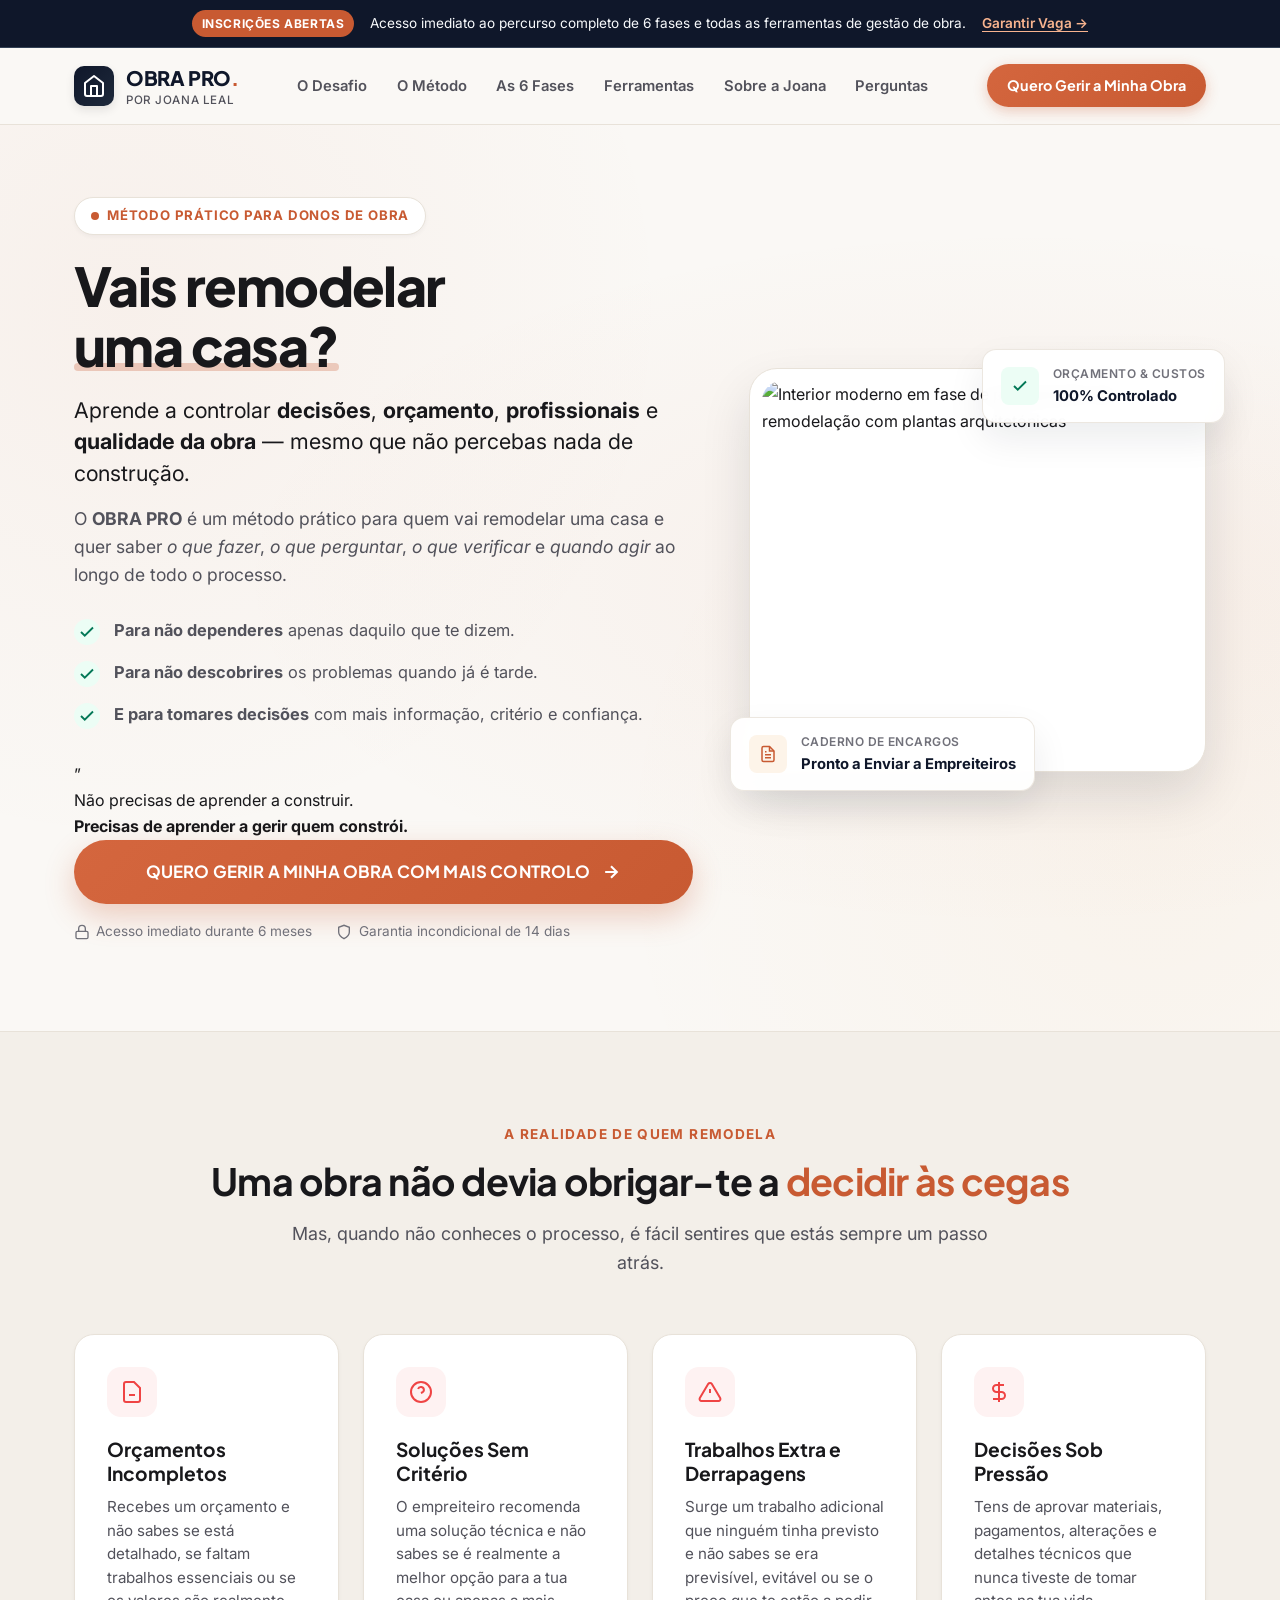
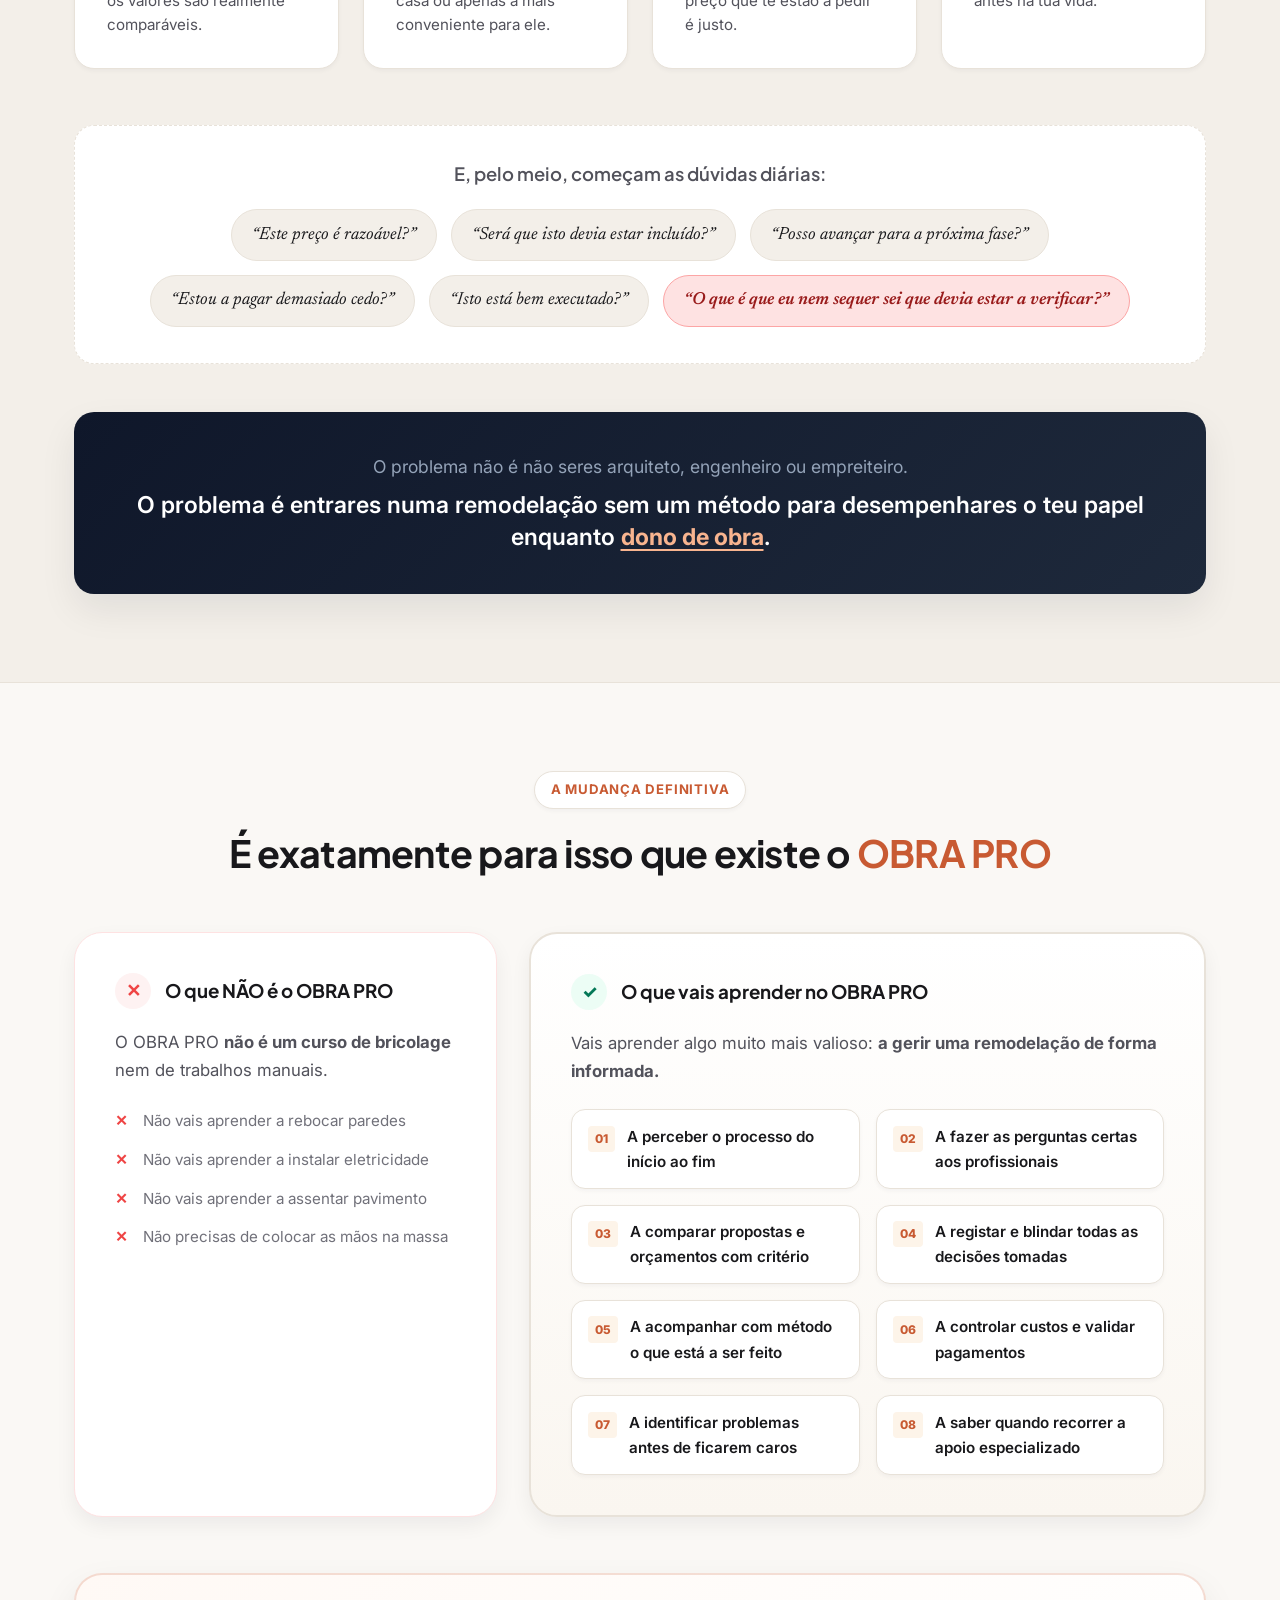
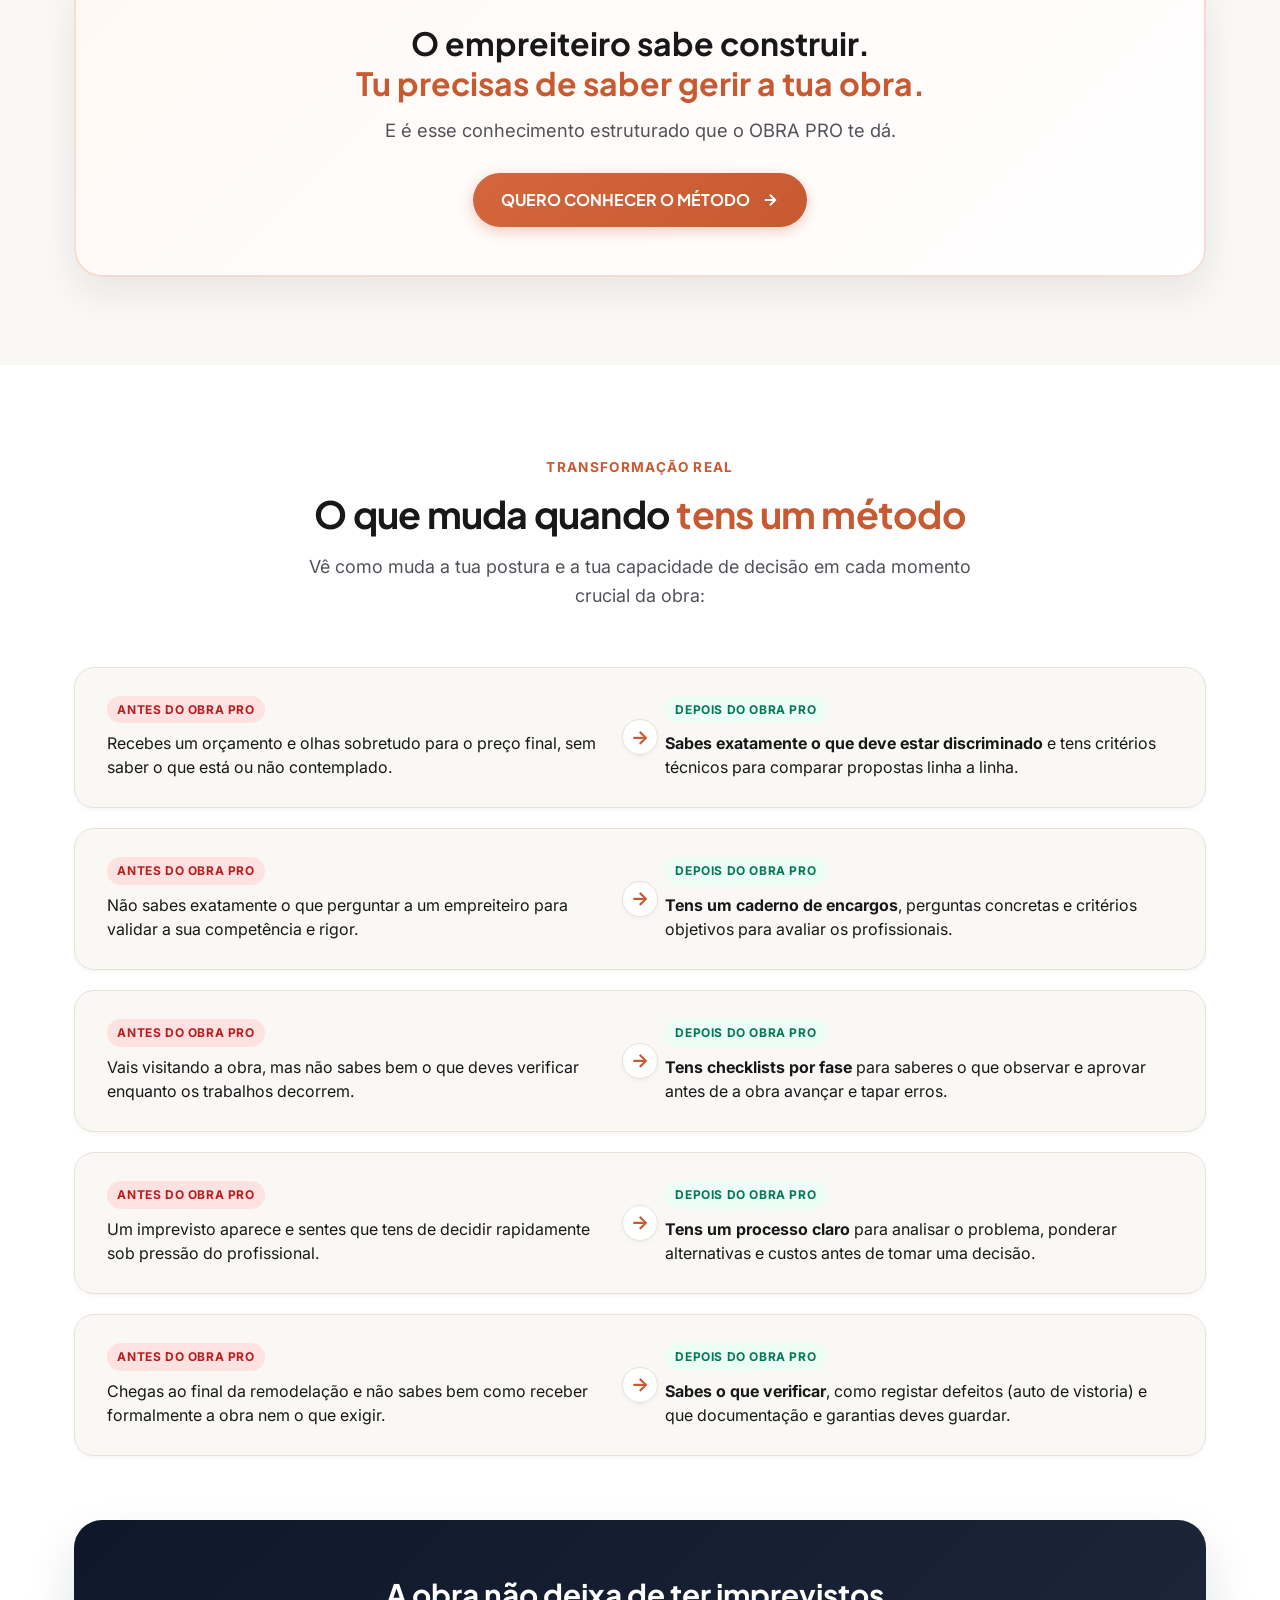
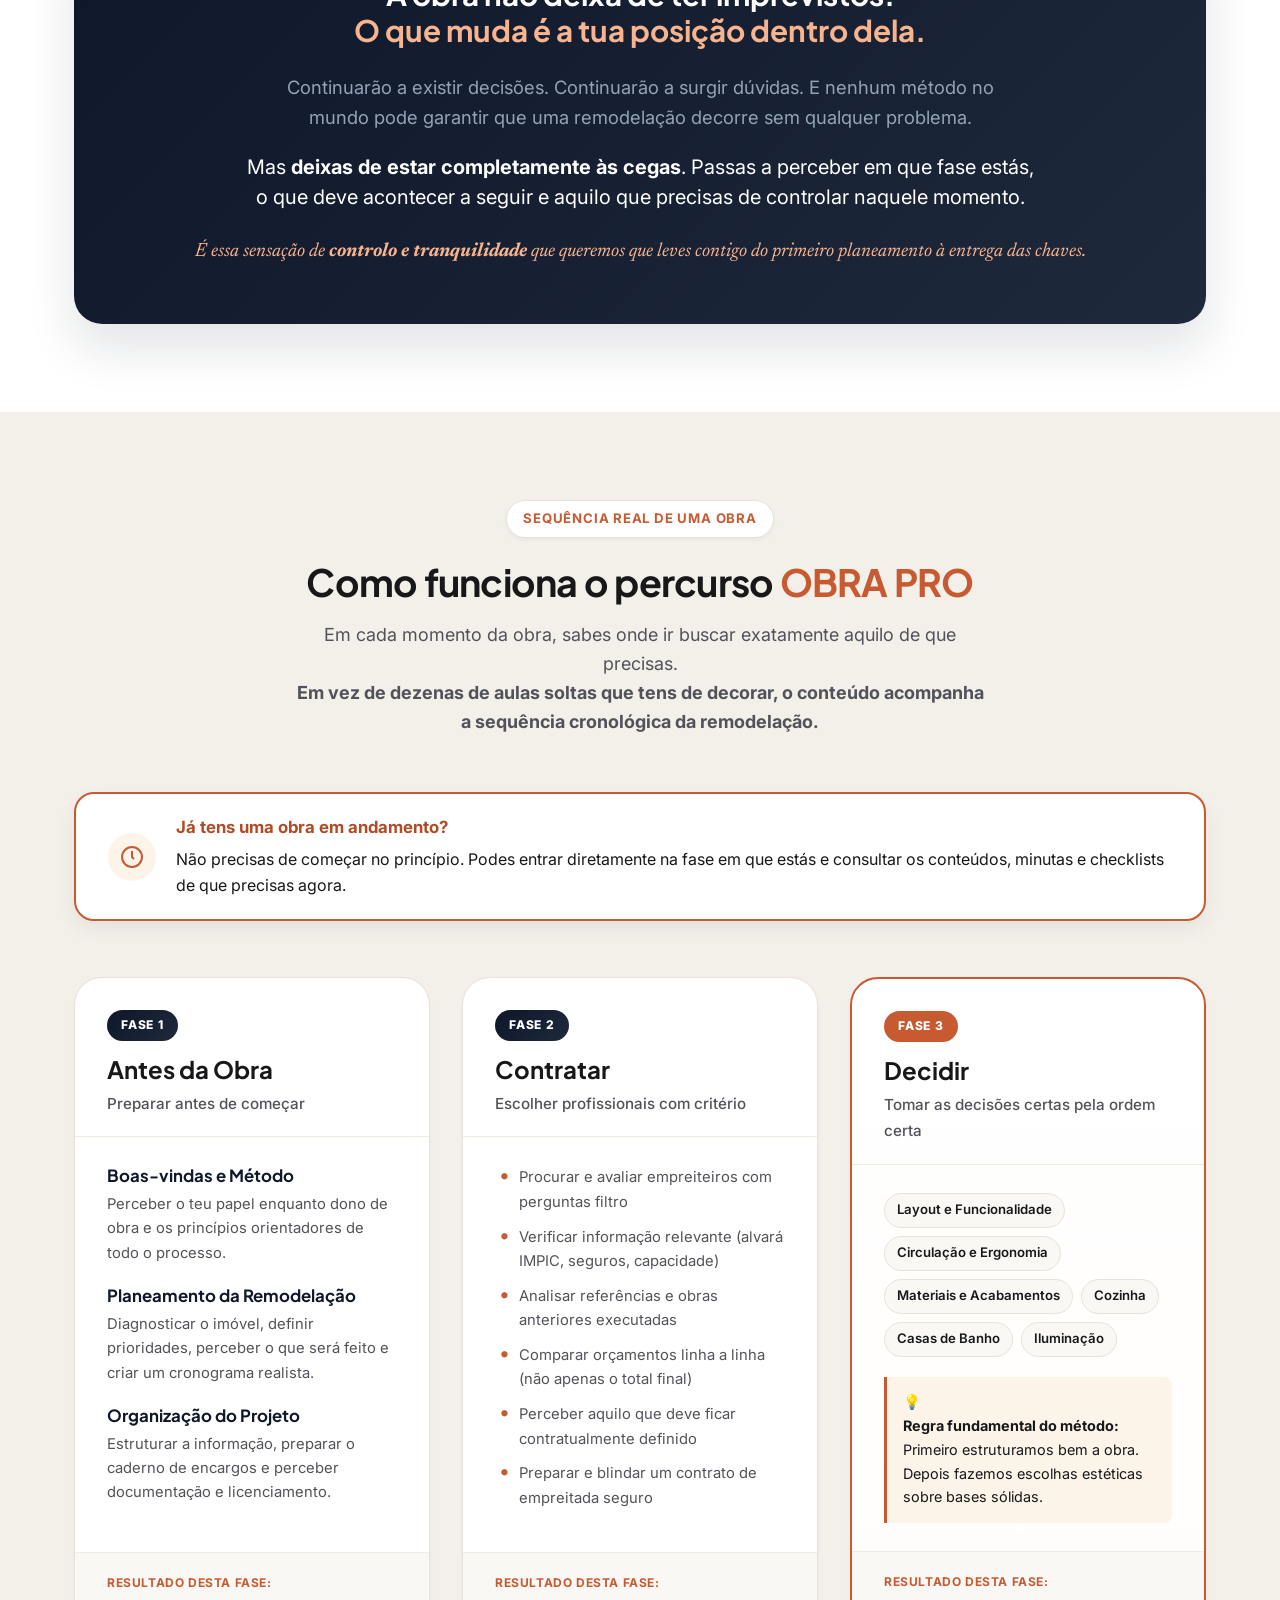
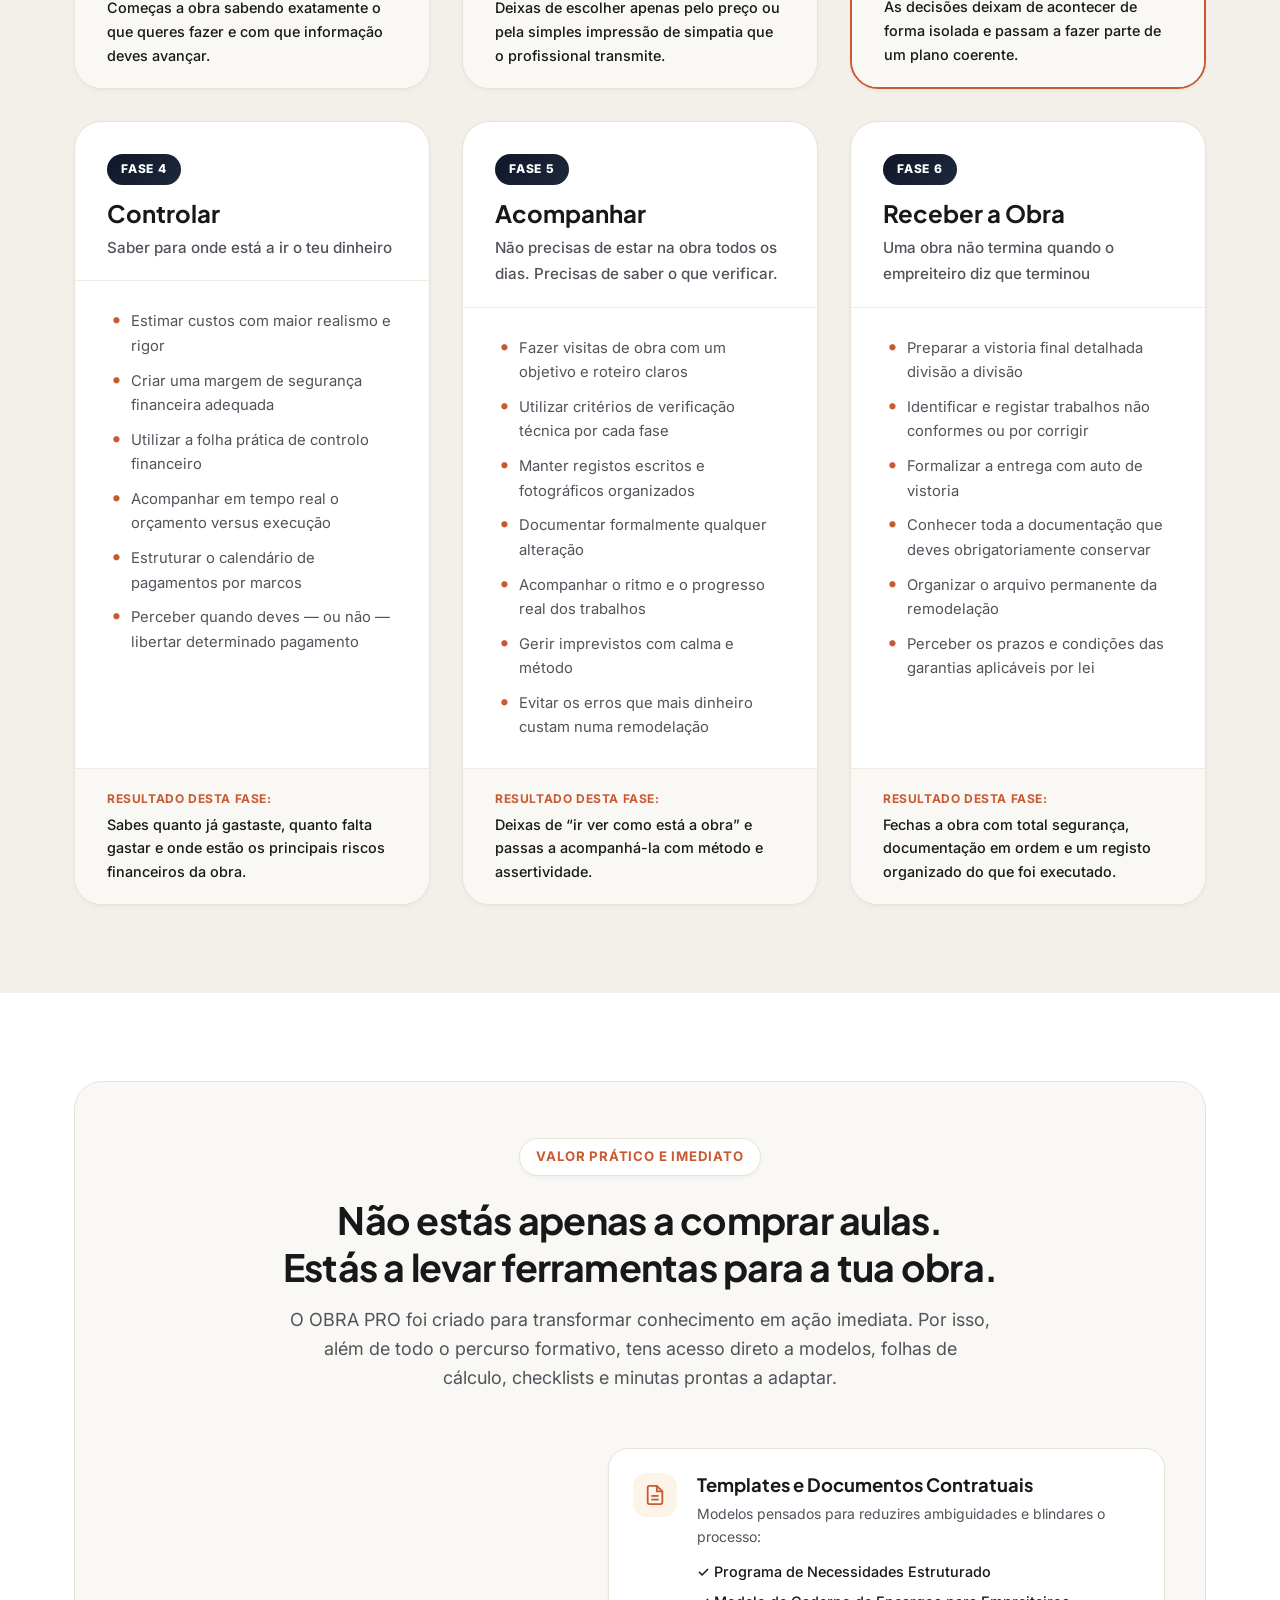
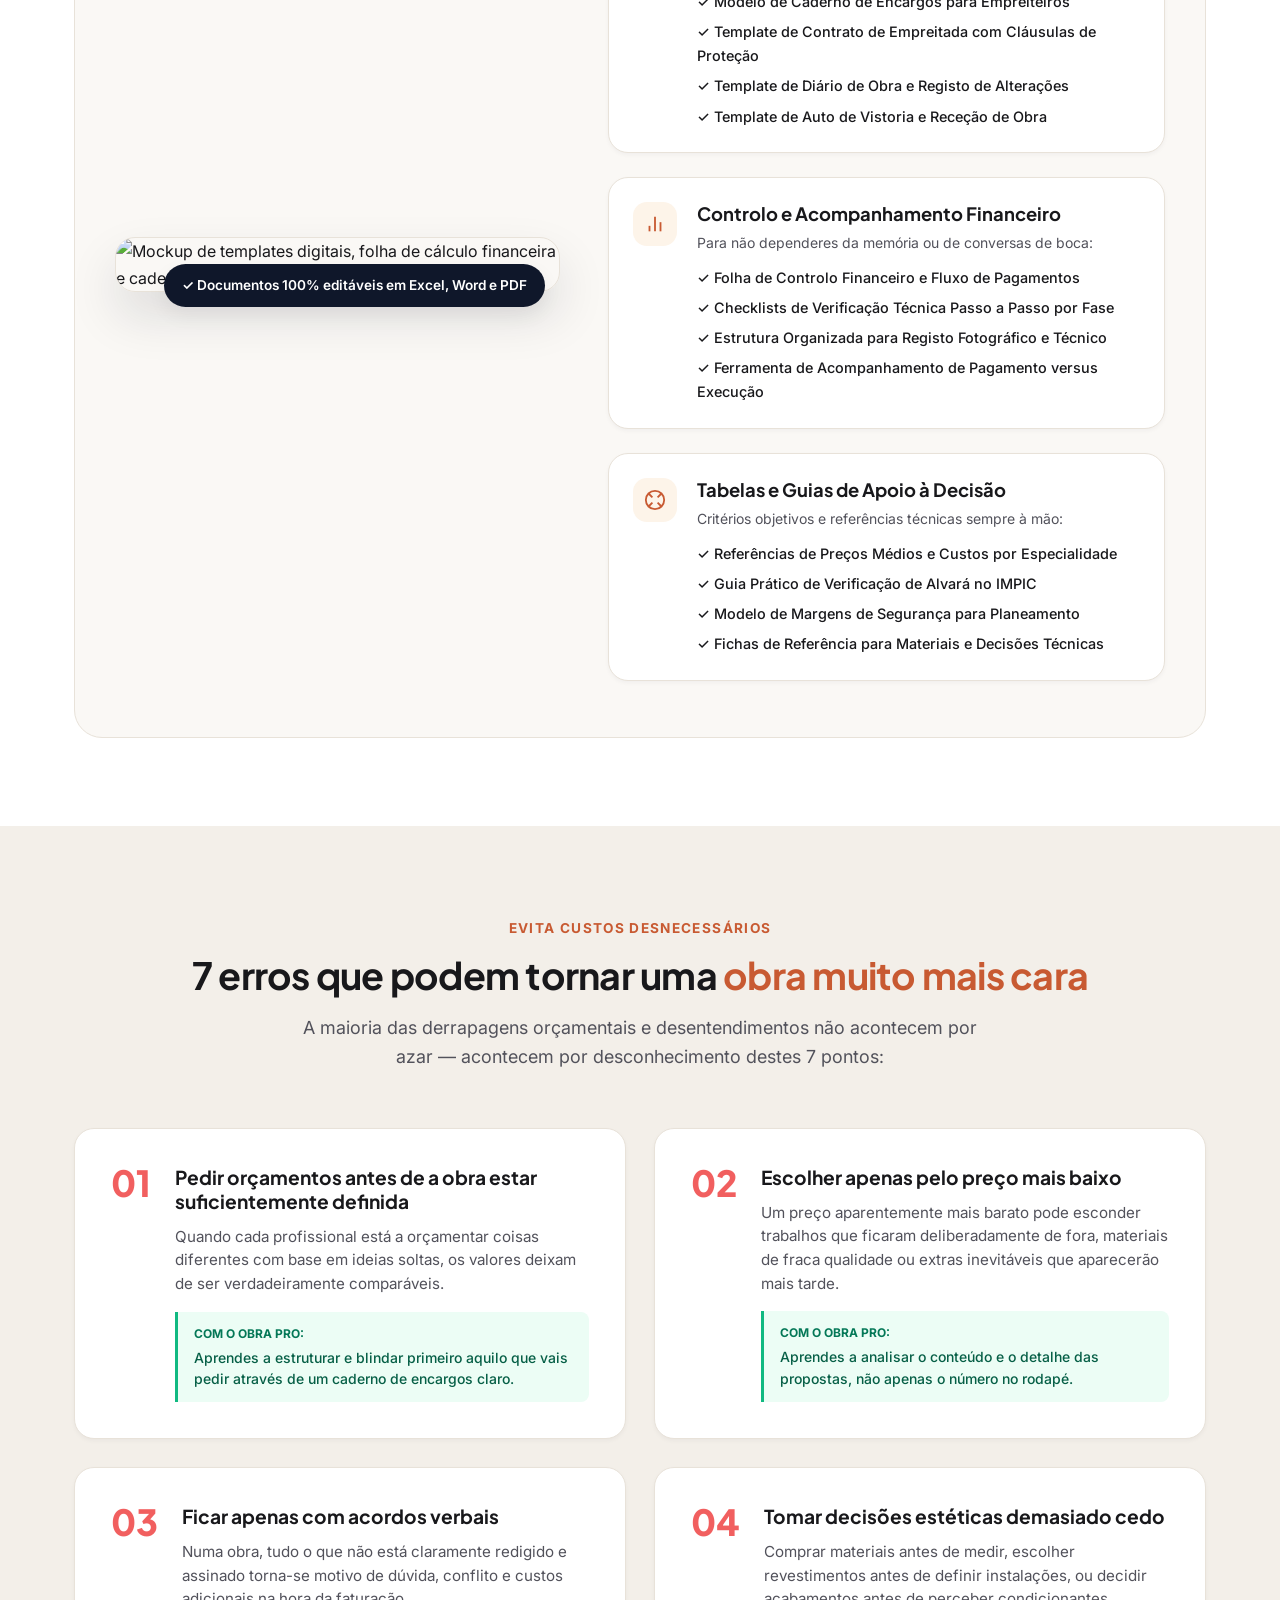
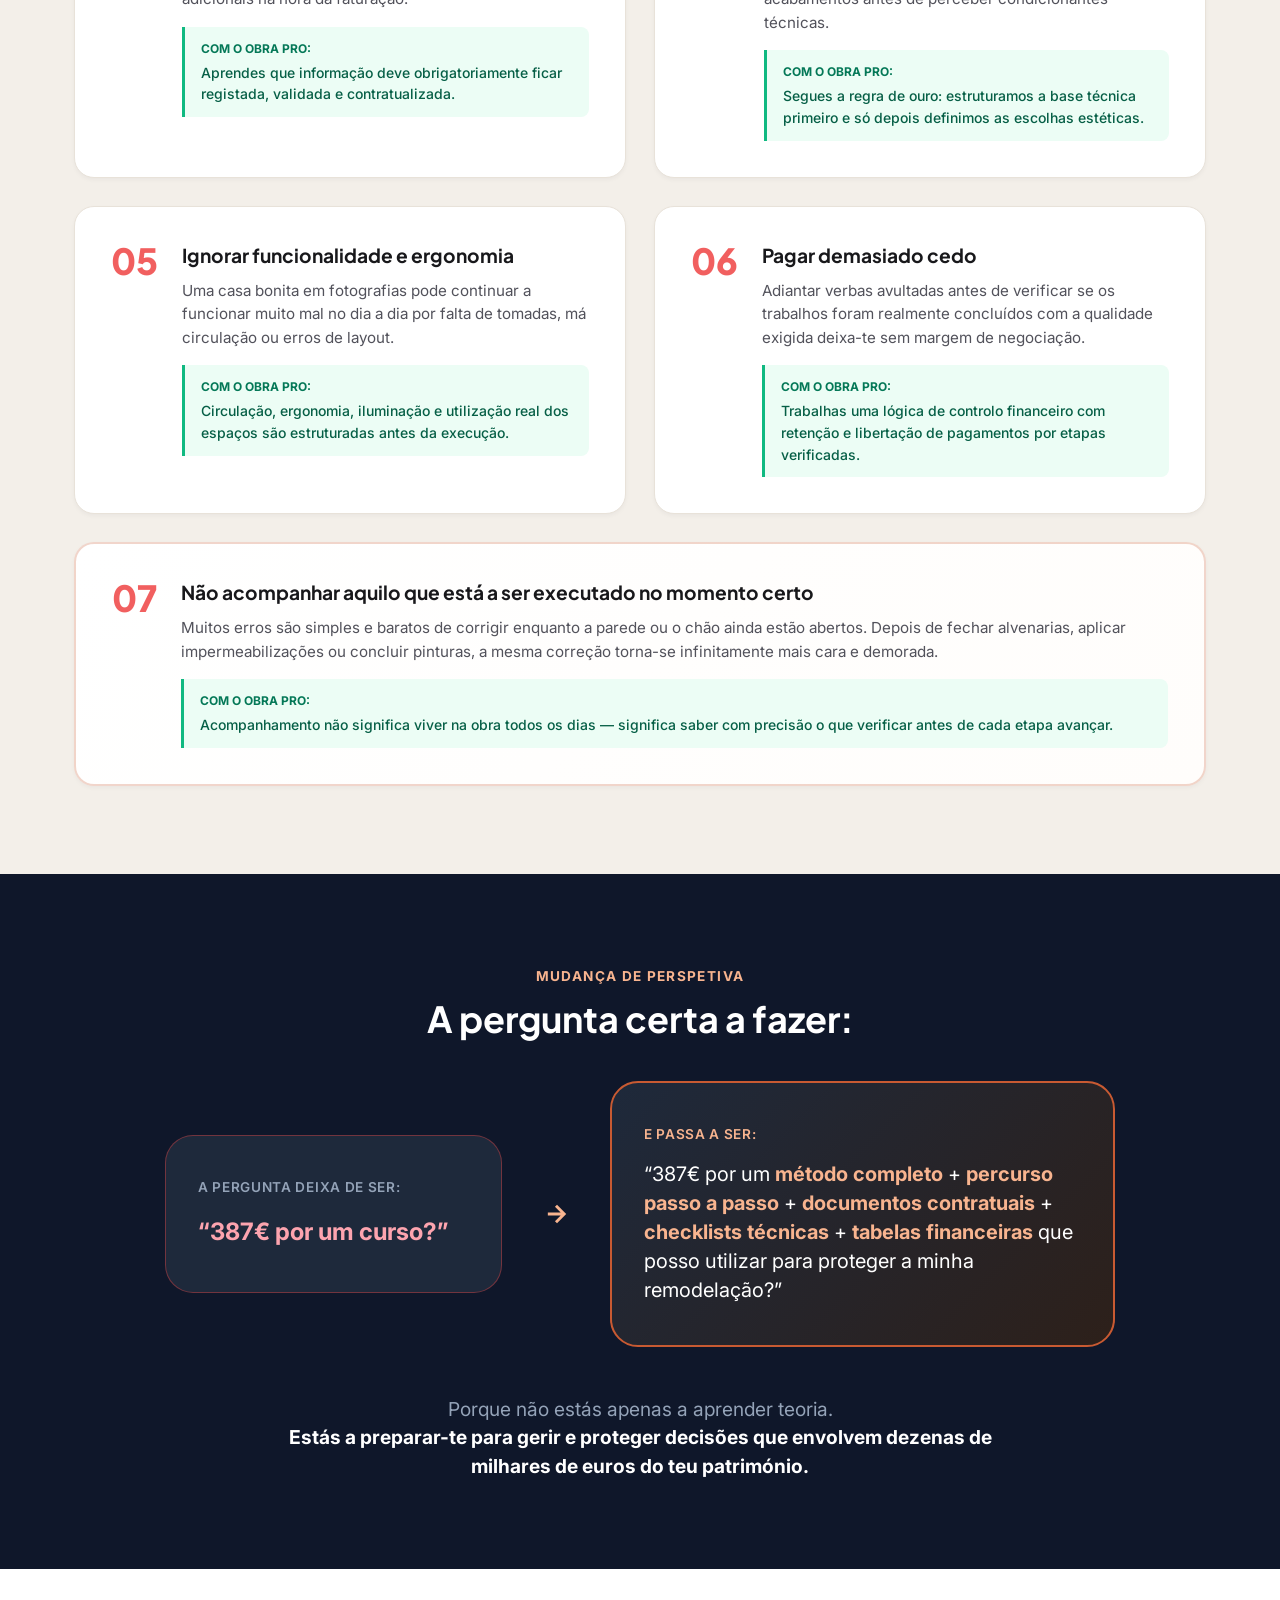
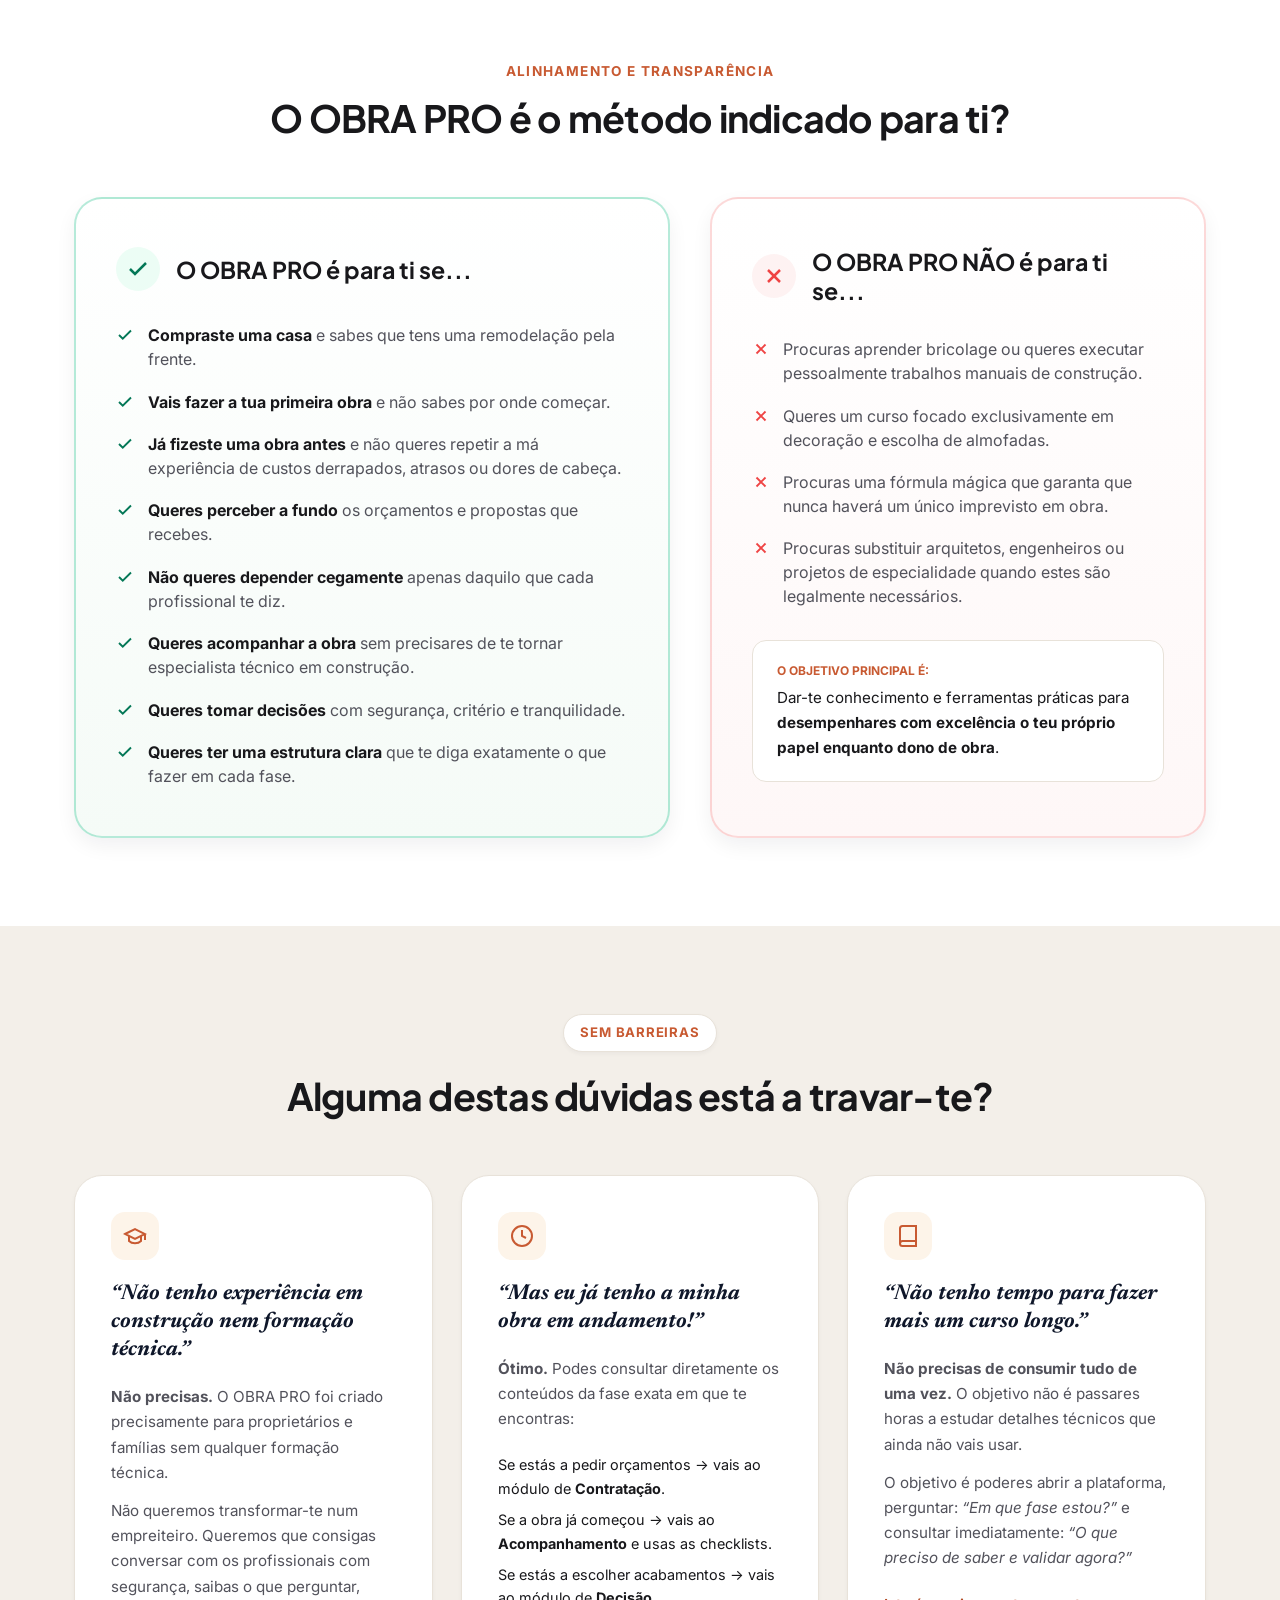
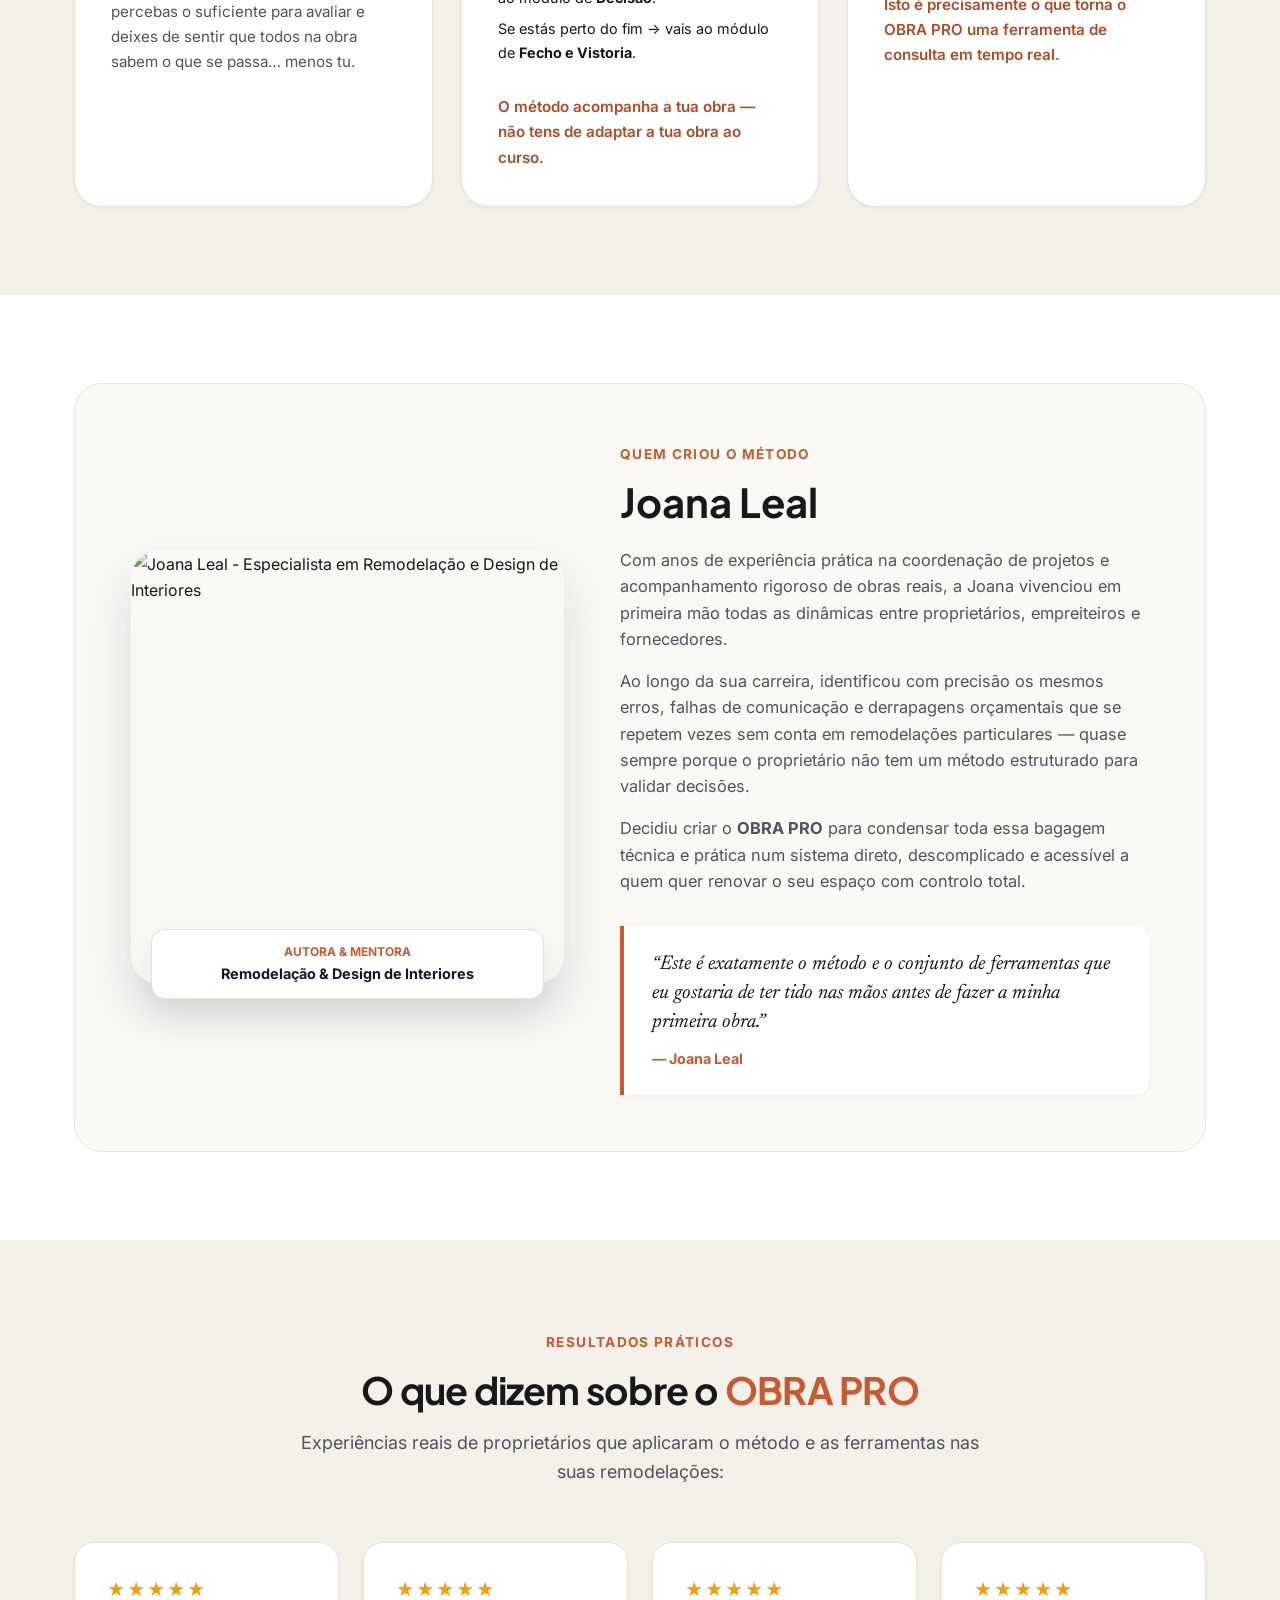
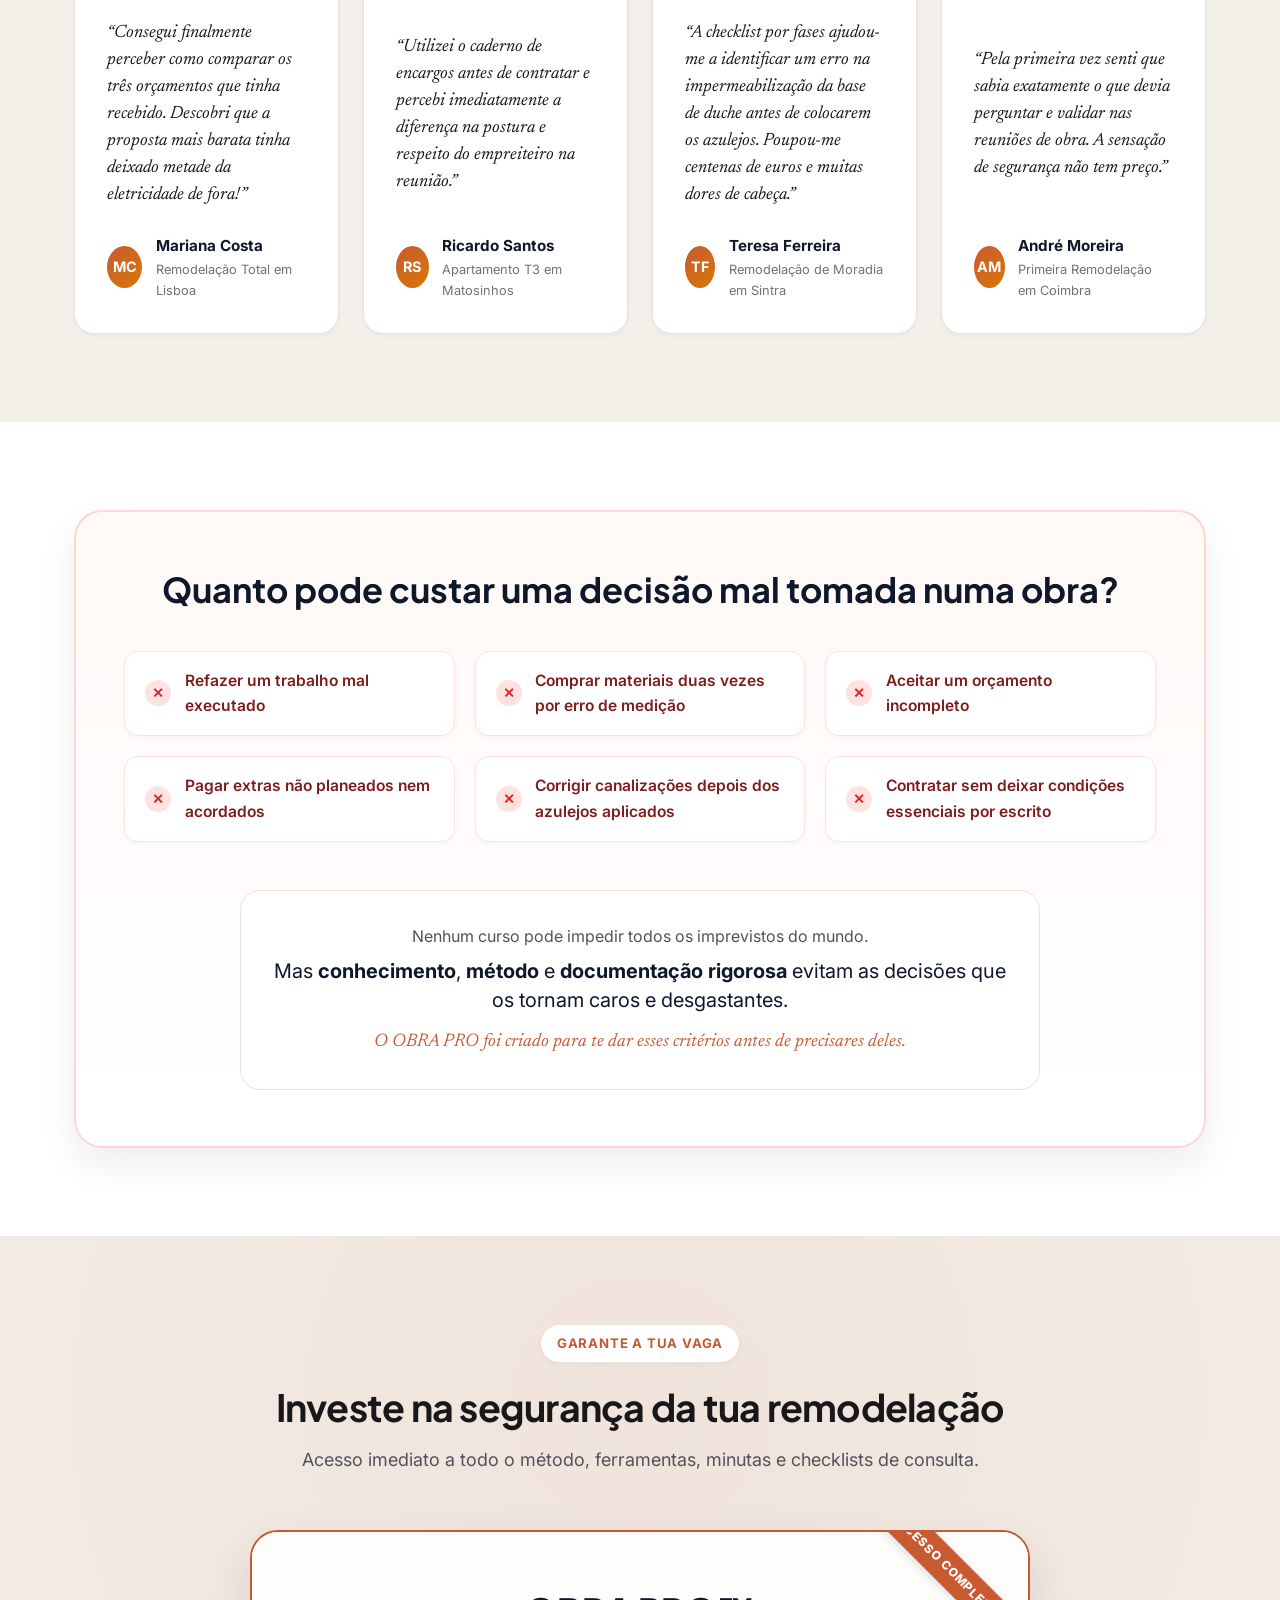
==== index.html @ dd5604b2 "Add files via upload" ====
<!DOCTYPE html>
<html lang="pt">
<head>
  <meta charset="UTF-8">
  <meta name="viewport" content="width=device-width, initial-scale=1.0">
  <title>OBRA PRO™ | Aprende a Gerir a Tua Remodelação com Controlo e Confiança</title>
  <meta name="description" content="O método prático para quem vai remodelar uma casa e quer controlar decisões, orçamentos, profissionais e qualidade da obra — mesmo sem experiência em construção.">
  <meta name="author" content="Joana Leal">
  <meta name="robots" content="index, follow">

  <!-- Open Graph / Meta -->
  <meta property="og:type" content="website">
  <meta property="og:title" content="OBRA PRO™ | O Método Prático para Donos de Obra">
  <meta property="og:description" content="Não precisas de aprender a construir. Precisas de aprender a gerir quem constrói. Controla prazos, custos e qualidade na tua remodelação.">
  <meta property="og:image" content="assets/hero_renovation.jpg">

  <!-- Favicon -->
  <link rel="icon" type="image/svg+xml" href="data:image/svg+xml,<svg xmlns='http://www.w3.org/2000/svg' viewBox='0 0 24 24' fill='%23C85A32'><path d='M3 9.5L12 3l9 6.5V20a1 1 0 01-1 1H4a1 1 0 01-1-1V9.5z'/></svg>">

  <!-- Google Fonts -->
  <link rel="preconnect" href="https://fonts.googleapis.com">
  <link rel="preconnect" href="https://fonts.gstatic.com" crossorigin>
  <link href="https://fonts.googleapis.com/css2?family=Plus+Jakarta+Sans:ital,wght@0,300;0,400;0,500;0,600;0,700;0,800;1,400&family=Inter:wght@300;400;500;600;700&family=Newsreader:ital,opsz,wght@0,6..72,400;0,6..72,500;1,6..72,400;1,6..72,500&display=swap" rel="stylesheet">

  <link rel="stylesheet" href="styles.css">
</head>
<body>

  <!-- Top Announcement Bar -->
  <div class="top-bar">
    <div class="container top-bar-content">
      <span class="badge-pill">Inscrições Abertas</span>
      <p>Acesso imediato ao percurso completo de 6 fases e todas as ferramentas de gestão de obra.</p>
      <a href="#investimento" class="top-bar-link">Garantir Vaga &rarr;</a>
    </div>
  </div>

  <!-- Navigation Header -->
  <header class="site-header" id="site-header">
    <div class="container header-container">
      <a href="#" class="brand-logo" aria-label="OBRA PRO Home">
        <span class="logo-symbol">
          <svg width="24" height="24" viewBox="0 0 24 24" fill="none" stroke="currentColor" stroke-width="2" stroke-linecap="round" stroke-linejoin="round">
            <path d="m3 9 9-7 9 7v11a2 2 0 0 1-2 2H5a2 2 0 0 1-2-2z"/>
            <polyline points="9 22 9 12 15 12 15 22"/>
          </svg>
        </span>
        <div class="brand-text">
          <span class="brand-name">OBRA PRO<span class="brand-accent">.</span></span>
          <span class="brand-sub">por Joana Leal</span>
        </div>
      </a>

      <nav class="nav-links" id="nav-links">
        <a href="#problema" class="nav-item">O Desafio</a>
        <a href="#metodo" class="nav-item">O Método</a>
        <a href="#percurso" class="nav-item">As 6 Fases</a>
        <a href="#ferramentas" class="nav-item">Ferramentas</a>
        <a href="#sobre" class="nav-item">Sobre a Joana</a>
        <a href="#faq" class="nav-item">Perguntas</a>
      </nav>

      <div class="header-actions">
        <a href="#investimento" class="btn btn-primary btn-sm">Quero Gerir a Minha Obra</a>
        <button class="mobile-toggle" id="mobile-toggle" aria-label="Abrir Menu">
          <span></span><span></span><span></span>
        </button>
      </div>
    </div>
  </header>

  <!-- HERO SECTION -->
  <section class="hero-section" id="hero">
    <div class="hero-bg-overlay"></div>
    <div class="container hero-container">
      <div class="hero-content">
        <div class="badge-tag">
          <span class="pulse-dot"></span>
          Método Prático para Donos de Obra
        </div>
        
        <h1 class="hero-title">
          Vais remodelar <span class="highlight-underline">uma casa?</span>
        </h1>
        
        <p class="hero-subtitle">
          Aprende a controlar <strong>decisões</strong>, <strong>orçamento</strong>, <strong>profissionais</strong> e <strong>qualidade da obra</strong> — mesmo que não percebas nada de construção.
        </p>

        <p class="hero-desc">
          O <strong>OBRA PRO</strong> é um método prático para quem vai remodelar uma casa e quer saber <em>o que fazer</em>, <em>o que perguntar</em>, <em>o que verificar</em> e <em>quando agir</em> ao longo de todo o processo.
        </p>

        <!-- 3 Pillars List -->
        <ul class="hero-pillars">
          <li>
            <div class="icon-check">
              <svg width="18" height="18" viewBox="0 0 24 24" fill="none" stroke="currentColor" stroke-width="2.5"><polyline points="20 6 9 17 4 12"/></svg>
            </div>
            <span><strong>Para não dependeres</strong> apenas daquilo que te dizem.</span>
          </li>
          <li>
            <div class="icon-check">
              <svg width="18" height="18" viewBox="0 0 24 24" fill="none" stroke="currentColor" stroke-width="2.5"><polyline points="20 6 9 17 4 12"/></svg>
            </div>
            <span><strong>Para não descobrires</strong> os problemas quando já é tarde.</span>
          </li>
          <li>
            <div class="icon-check">
              <svg width="18" height="18" viewBox="0 0 24 24" fill="none" stroke="currentColor" stroke-width="2.5"><polyline points="20 6 9 17 4 12"/></svg>
            </div>
            <span><strong>E para tomares decisões</strong> com mais informação, critério e confiança.</span>
          </li>
        </ul>

        <!-- Core Quote Box -->
        <div class=”hero-quote-card”>
          <span class=”quote-mark”>”</span>
          <p class=”hero-quote-text”>
            Não precisas de aprender a construir.<br>
            <strong>Precisas de aprender a gerir quem constrói.</strong>
          </p>
        </div>

        <!-- CTA & Micro-proof -->
        <div class="hero-cta-group">
          <a href="#investimento" class="btn btn-primary btn-lg btn-glow">
            <span>QUERO GERIR A MINHA OBRA COM MAIS CONTROLO</span>
            <svg width="20" height="20" viewBox="0 0 24 24" fill="none" stroke="currentColor" stroke-width="2.5"><path d="M5 12h14M12 5l7 7-7 7"/></svg>
          </a>
          <div class="hero-security-badges">
            <span><svg width="16" height="16" viewBox="0 0 24 24" fill="none" stroke="currentColor" stroke-width="2"><rect width="18" height="11" x="3" y="11" rx="2" ry="2"/><path d="M7 11V7a5 5 0 0 1 10 0v4"/></svg> Acesso imediato durante 6 meses</span>
            <span><svg width="16" height="16" viewBox="0 0 24 24" fill="none" stroke="currentColor" stroke-width="2"><path d="M12 22s8-4 8-10V5l-8-3-8 3v7c0 6 8 10 8 10z"/></svg> Garantia incondicional de 14 dias</span>
          </div>
        </div>
      </div>

      <!-- Hero Visual Showcase -->
      <div class="hero-visual">
        <div class="visual-wrapper">
          <img src="assets/hero_renovation.jpg" alt="Interior moderno em fase de planeamento de remodelação com plantas arquitetónicas" class="hero-img" loading="eager">
          
          <!-- Floating UI Badges -->
          <div class="floating-badge badge-top">
            <div class="badge-icon green">
              <svg width="18" height="18" viewBox="0 0 24 24" fill="none" stroke="currentColor" stroke-width="2.5"><polyline points="20 6 9 17 4 12"/></svg>
            </div>
            <div>
              <span class="badge-title">Orçamento & Custos</span>
              <span class="badge-status">100% Controlado</span>
            </div>
          </div>

          <div class="floating-badge badge-bottom">
            <div class="badge-icon terracotta">
              <svg width="18" height="18" viewBox="0 0 24 24" fill="none" stroke="currentColor" stroke-width="2"><path d="M14 2H6a2 2 0 0 0-2 2v16a2 2 0 0 0 2 2h12a2 2 0 0 0 2-2V8z"/><polyline points="14 2 14 8 20 8"/><line x1="16" y1="13" x2="8" y2="13"/><line x1="16" y1="17" x2="8" y2="17"/><polyline points="10 9 9 9 8 9"/></svg>
            </div>
            <div>
              <span class="badge-title">Caderno de Encargos</span>
              <span class="badge-status">Pronto a Enviar a Empreiteiros</span>
            </div>
          </div>
        </div>
      </div>
    </div>
  </section>

  <!-- SECTION: O PROBLEMA & DÚVIDAS -->
  <section class="section problem-section" id="problema">
    <div class="container">
      <div class="section-header text-center">
        <span class="section-kicker">A Realidade de Quem Remodela</span>
        <h2 class="section-title">Uma obra não devia obrigar-te a <span class="highlight-line">decidir às cegas</span></h2>
        <p class="section-subtitle max-w-700">
          Mas, quando não conheces o processo, é fácil sentires que estás sempre um passo atrás.
        </p>
      </div>

      <div class="problem-grid">
        <!-- Reality Cards -->
        <div class="problem-card">
          <div class="problem-icon">
            <svg width="24" height="24" viewBox="0 0 24 24" fill="none" stroke="currentColor" stroke-width="2"><path d="M14 2H6a2 2 0 0 0-2 2v16a2 2 0 0 0 2 2h12a2 2 0 0 0 2-2V8z"/><line x1="9" y1="15" x2="15" y2="15"/></svg>
          </div>
          <h3>Orçamentos Incompletos</h3>
          <p>Recebes um orçamento e não sabes se está detalhado, se faltam trabalhos essenciais ou se os valores são realmente comparáveis.</p>
        </div>

        <div class="problem-card">
          <div class="problem-icon">
            <svg width="24" height="24" viewBox="0 0 24 24" fill="none" stroke="currentColor" stroke-width="2"><circle cx="12" cy="12" r="10"/><path d="M9.09 9a3 3 0 0 1 5.83 1c0 2-3 3-3 3"/><line x1="12" y1="17" x2="12.01" y2="17"/></svg>
          </div>
          <h3>Soluções Sem Critério</h3>
          <p>O empreiteiro recomenda uma solução técnica e não sabes se é realmente a melhor opção para a tua casa ou apenas a mais conveniente para ele.</p>
        </div>

        <div class="problem-card">
          <div class="problem-icon">
            <svg width="24" height="24" viewBox="0 0 24 24" fill="none" stroke="currentColor" stroke-width="2"><path d="M10.29 3.86L1.82 18a2 2 0 0 0 1.71 3h16.94a2 2 0 0 0 1.71-3L13.71 3.86a2 2 0 0 0-3.42 0z"/><line x1="12" y1="9" x2="12" y2="13"/><line x1="12" y1="17" x2="12.01" y2="17"/></svg>
          </div>
          <h3>Trabalhos Extra e Derrapagens</h3>
          <p>Surge um trabalho adicional que ninguém tinha previsto e não sabes se era previsível, evitável ou se o preço que te estão a pedir é justo.</p>
        </div>

        <div class="problem-card">
          <div class="problem-icon">
            <svg width="24" height="24" viewBox="0 0 24 24" fill="none" stroke="currentColor" stroke-width="2"><path d="M12 2v20M17 5H9.5a3.5 3.5 0 0 0 0 7h5a3.5 3.5 0 0 1 0 7H6"/></svg>
          </div>
          <h3>Decisões Sob Pressão</h3>
          <p>Tens de aprovar materiais, pagamentos, alterações e detalhes técnicos que nunca tiveste de tomar antes na tua vida.</p>
        </div>
      </div>

      <!-- DOUBT CLOUD -->
      <div class="doubt-box">
        <h3 class="doubt-title">E, pelo meio, começam as dúvidas diárias:</h3>
        <div class="doubt-tags">
          <div class="doubt-tag">“Este preço é razoável?”</div>
          <div class="doubt-tag">“Será que isto devia estar incluído?”</div>
          <div class="doubt-tag">“Posso avançar para a próxima fase?”</div>
          <div class="doubt-tag">“Estou a pagar demasiado cedo?”</div>
          <div class="doubt-tag">“Isto está bem executado?”</div>
          <div class="doubt-tag doubt-tag-highlight">“O que é que eu nem sequer sei que devia estar a verificar?”</div>
        </div>
      </div>

      <!-- INSIGHT CALLOUT -->
      <div class="insight-banner">
        <div class="insight-content">
          <p class="insight-lead">O problema não é não seres arquiteto, engenheiro ou empreiteiro.</p>
          <p class="insight-main">O problema é entrares numa remodelação sem um método para desempenhares o teu papel enquanto <strong>dono de obra</strong>.</p>
        </div>
      </div>
    </div>
  </section>

  <!-- SECTION: A SOLUÇÃO OBRA PRO -->
  <section class="section solution-section" id="metodo">
    <div class="container">
      <div class="section-header text-center">
        <span class="badge-tag">A Mudança Definitiva</span>
        <h2 class="section-title">É exatamente para isso que existe o <span class="text-terracotta">OBRA PRO</span></h2>
      </div>

      <div class="solution-contrast-grid">
        <!-- Não é bricolage -->
        <div class="contrast-card not-card">
          <div class="contrast-header">
            <span class="icon-circle red">✕</span>
            <h3>O que NÃO é o OBRA PRO</h3>
          </div>
          <p class="contrast-desc">O OBRA PRO <strong>não é um curso de bricolage</strong> nem de trabalhos manuais.</p>
          <ul class="contrast-list">
            <li>Não vais aprender a rebocar paredes</li>
            <li>Não vais aprender a instalar eletricidade</li>
            <li>Não vais aprender a assentar pavimento</li>
            <li>Não precisas de colocar as mãos na massa</li>
          </ul>
        </div>

        <!-- É gestão informada -->
        <div class="contrast-card is-card">
          <div class="contrast-header">
            <span class="icon-circle green">✓</span>
            <h3>O que vais aprender no OBRA PRO</h3>
          </div>
          <p class="contrast-desc">Vais aprender algo muito mais valioso: <strong>a gerir uma remodelação de forma informada.</strong></p>
          <div class="skills-grid">
            <div class="skill-item">
              <span class="skill-bullet">01</span>
              <span>A perceber o processo do início ao fim</span>
            </div>
            <div class="skill-item">
              <span class="skill-bullet">02</span>
              <span>A fazer as perguntas certas aos profissionais</span>
            </div>
            <div class="skill-item">
              <span class="skill-bullet">03</span>
              <span>A comparar propostas e orçamentos com critério</span>
            </div>
            <div class="skill-item">
              <span class="skill-bullet">04</span>
              <span>A registar e blindar todas as decisões tomadas</span>
            </div>
            <div class="skill-item">
              <span class="skill-bullet">05</span>
              <span>A acompanhar com método o que está a ser feito</span>
            </div>
            <div class="skill-item">
              <span class="skill-bullet">06</span>
              <span>A controlar custos e validar pagamentos</span>
            </div>
            <div class="skill-item">
              <span class="skill-bullet">07</span>
              <span>A identificar problemas antes de ficarem caros</span>
            </div>
            <div class="skill-item">
              <span class="skill-bullet">08</span>
              <span>A saber quando recorrer a apoio especializado</span>
            </div>
          </div>
        </div>
      </div>

      <!-- Core Truth Card -->
      <div class="statement-card">
        <div class="statement-body">
          <h3 class="statement-headline">
            O empreiteiro sabe construir.<br>
            <span class="text-terracotta">Tu precisas de saber gerir a tua obra.</span>
          </h3>
          <p class="statement-sub">E é esse conhecimento estruturado que o OBRA PRO te dá.</p>
          <a href="#percurso" class="btn btn-primary btn-md">
            <span>QUERO CONHECER O MÉTODO</span>
            <svg width="18" height="18" viewBox="0 0 24 24" fill="none" stroke="currentColor" stroke-width="2.5"><path d="M5 12h14M12 5l7 7-7 7"/></svg>
          </a>
        </div>
      </div>
    </div>
  </section>

  <!-- SECTION: ANTES VS DEPOIS -->
  <section class="section before-after-section" id="antes-depois">
    <div class="container">
      <div class="section-header text-center">
        <span class="section-kicker">Transformação Real</span>
        <h2 class="section-title">O que muda quando <span class="highlight-line">tens um método</span></h2>
        <p class="section-subtitle max-w-700">
          Vê como muda a tua postura e a tua capacidade de decisão em cada momento crucial da obra:
        </p>
      </div>

      <div class="comparison-container">
        <!-- Row 1 -->
        <div class="comparison-card">
          <div class="comp-col comp-before">
            <span class="comp-badge before-badge">Antes do OBRA PRO</span>
            <p class="comp-text">Recebes um orçamento e olhas sobretudo para o preço final, sem saber o que está ou não contemplado.</p>
          </div>
          <div class="comp-divider">
            <div class="comp-arrow">&rarr;</div>
          </div>
          <div class="comp-col comp-after">
            <span class="comp-badge after-badge">Depois do OBRA PRO</span>
            <p class="comp-text"><strong>Sabes exatamente o que deve estar discriminado</strong> e tens critérios técnicos para comparar propostas linha a linha.</p>
          </div>
        </div>

        <!-- Row 2 -->
        <div class="comparison-card">
          <div class="comp-col comp-before">
            <span class="comp-badge before-badge">Antes do OBRA PRO</span>
            <p class="comp-text">Não sabes exatamente o que perguntar a um empreiteiro para validar a sua competência e rigor.</p>
          </div>
          <div class="comp-divider">
            <div class="comp-arrow">&rarr;</div>
          </div>
          <div class="comp-col comp-after">
            <span class="comp-badge after-badge">Depois do OBRA PRO</span>
            <p class="comp-text"><strong>Tens um caderno de encargos</strong>, perguntas concretas e critérios objetivos para avaliar os profissionais.</p>
          </div>
        </div>

        <!-- Row 3 -->
        <div class="comparison-card">
          <div class="comp-col comp-before">
            <span class="comp-badge before-badge">Antes do OBRA PRO</span>
            <p class="comp-text">Vais visitando a obra, mas não sabes bem o que deves verificar enquanto os trabalhos decorrem.</p>
          </div>
          <div class="comp-divider">
            <div class="comp-arrow">&rarr;</div>
          </div>
          <div class="comp-col comp-after">
            <span class="comp-badge after-badge">Depois do OBRA PRO</span>
            <p class="comp-text"><strong>Tens checklists por fase</strong> para saberes o que observar e aprovar antes de a obra avançar e tapar erros.</p>
          </div>
        </div>

        <!-- Row 4 -->
        <div class="comparison-card">
          <div class="comp-col comp-before">
            <span class="comp-badge before-badge">Antes do OBRA PRO</span>
            <p class="comp-text">Um imprevisto aparece e sentes que tens de decidir rapidamente sob pressão do profissional.</p>
          </div>
          <div class="comp-divider">
            <div class="comp-arrow">&rarr;</div>
          </div>
          <div class="comp-col comp-after">
            <span class="comp-badge after-badge">Depois do OBRA PRO</span>
            <p class="comp-text"><strong>Tens um processo claro</strong> para analisar o problema, ponderar alternativas e custos antes de tomar uma decisão.</p>
          </div>
        </div>

        <!-- Row 5 -->
        <div class="comparison-card">
          <div class="comp-col comp-before">
            <span class="comp-badge before-badge">Antes do OBRA PRO</span>
            <p class="comp-text">Chegas ao final da remodelação e não sabes bem como receber formalmente a obra nem o que exigir.</p>
          </div>
          <div class="comp-divider">
            <div class="comp-arrow">&rarr;</div>
          </div>
          <div class="comp-col comp-after">
            <span class="comp-badge after-badge">Depois do OBRA PRO</span>
            <p class="comp-text"><strong>Sabes o que verificar</strong>, como registar defeitos (auto de vistoria) e que documentação e garantias deves guardar.</p>
          </div>
        </div>
      </div>

      <!-- Mindset Callout -->
      <div class="philosophy-box">
        <div class="philosophy-inner">
          <h3 class="philosophy-title">A obra não deixa de ter imprevistos.<br><span>O que muda é a tua posição dentro dela.</span></h3>
          <p class="philosophy-text">
            Continuarão a existir decisões. Continuarão a surgir dúvidas. E nenhum método no mundo pode garantir que uma remodelação decorre sem qualquer problema.
          </p>
          <p class="philosophy-highlight">
            Mas <strong>deixas de estar completamente às cegas</strong>. Passas a perceber em que fase estás, o que deve acontecer a seguir e aquilo que precisas de controlar naquele momento.
          </p>
          <p class="philosophy-footer">
            É essa sensação de <strong>controlo e tranquilidade</strong> que queremos que leves contigo do primeiro planeamento à entrega das chaves.
          </p>
        </div>
      </div>
    </div>
  </section>

  <!-- SECTION: AS 6 FASES DO PERCURSO OBRA PRO -->
  <section class="section journey-section" id="percurso">
    <div class="container">
      <div class="section-header text-center">
        <span class="badge-tag">Sequência Real de Uma Obra</span>
        <h2 class="section-title">Como funciona o percurso <span class="text-terracotta">OBRA PRO</span></h2>
        <p class="section-subtitle max-w-700">
          Em cada momento da obra, sabes onde ir buscar exatamente aquilo de que precisas.<br>
          <strong>Em vez de dezenas de aulas soltas que tens de decorar, o conteúdo acompanha a sequência cronológica da remodelação.</strong>
        </p>
      </div>

      <!-- Fast Access Alert for ongoing works -->
      <div class="ongoing-work-banner">
        <div class="banner-icon">
          <svg width="24" height="24" viewBox="0 0 24 24" fill="none" stroke="currentColor" stroke-width="2"><circle cx="12" cy="12" r="10"/><polyline points="12 6 12 12 14 14"/></svg>
        </div>
        <div class="banner-text">
          <strong>Já tens uma obra em andamento?</strong>
          <span>Não precisas de começar no princípio. Podes entrar diretamente na fase em que estás e consultar os conteúdos, minutas e checklists de que precisas agora.</span>
        </div>
      </div>

      <!-- The 6 Phases Timeline Cards -->
      <div class="phases-timeline">

        <!-- Phase 1 -->
        <div class="phase-card">
          <div class="phase-header">
            <div class="phase-number-badge">FASE 1</div>
            <h3 class="phase-title">Antes da Obra</h3>
            <span class="phase-tagline">Preparar antes de começar</span>
          </div>
          <div class="phase-body">
            <div class="phase-module">
              <h4>Boas-vindas e Método</h4>
              <p>Perceber o teu papel enquanto dono de obra e os princípios orientadores de todo o processo.</p>
            </div>
            <div class="phase-module">
              <h4>Planeamento da Remodelação</h4>
              <p>Diagnosticar o imóvel, definir prioridades, perceber o que será feito e criar um cronograma realista.</p>
            </div>
            <div class="phase-module">
              <h4>Organização do Projeto</h4>
              <p>Estruturar a informação, preparar o caderno de encargos e perceber documentação e licenciamento.</p>
            </div>
          </div>
          <div class="phase-footer">
            <div class="phase-result">
              <span class="result-label">Resultado desta fase:</span>
              <p>Começas a obra sabendo exatamente o que queres fazer e com que informação deves avançar.</p>
            </div>
          </div>
        </div>

        <!-- Phase 2 -->
        <div class="phase-card">
          <div class="phase-header">
            <div class="phase-number-badge">FASE 2</div>
            <h3 class="phase-title">Contratar</h3>
            <span class="phase-tagline">Escolher profissionais com critério</span>
          </div>
          <div class="phase-body">
            <ul class="phase-items-list">
              <li>Procurar e avaliar empreiteiros com perguntas filtro</li>
              <li>Verificar informação relevante (alvará IMPIC, seguros, capacidade)</li>
              <li>Analisar referências e obras anteriores executadas</li>
              <li>Comparar orçamentos linha a linha (não apenas o total final)</li>
              <li>Perceber aquilo que deve ficar contratualmente definido</li>
              <li>Preparar e blindar um contrato de empreitada seguro</li>
            </ul>
          </div>
          <div class="phase-footer">
            <div class="phase-result">
              <span class="result-label">Resultado desta fase:</span>
              <p>Deixas de escolher apenas pelo preço ou pela simples impressão de simpatia que o profissional transmite.</p>
            </div>
          </div>
        </div>

        <!-- Phase 3 -->
        <div class="phase-card highlight-card">
          <div class="phase-header">
            <div class="phase-number-badge">FASE 3</div>
            <h3 class="phase-title">Decidir</h3>
            <span class="phase-tagline">Tomar as decisões certas pela ordem certa</span>
          </div>
          <div class="phase-body">
            <div class="decision-topics">
              <span class="topic-pill">Layout e Funcionalidade</span>
              <span class="topic-pill">Circulação e Ergonomia</span>
              <span class="topic-pill">Materiais e Acabamentos</span>
              <span class="topic-pill">Cozinha</span>
              <span class="topic-pill">Casas de Banho</span>
              <span class="topic-pill">Iluminação</span>
            </div>
            <div class="phase-rule-box">
              <span class="rule-icon">💡</span>
              <p><strong>Regra fundamental do método:</strong> Primeiro estruturamos bem a obra. Depois fazemos escolhas estéticas sobre bases sólidas.</p>
            </div>
          </div>
          <div class="phase-footer">
            <div class="phase-result">
              <span class="result-label">Resultado desta fase:</span>
              <p>As decisões deixam de acontecer de forma isolada e passam a fazer parte de um plano coerente.</p>
            </div>
          </div>
        </div>

        <!-- Phase 4 -->
        <div class="phase-card">
          <div class="phase-header">
            <div class="phase-number-badge">FASE 4</div>
            <h3 class="phase-title">Controlar</h3>
            <span class="phase-tagline">Saber para onde está a ir o teu dinheiro</span>
          </div>
          <div class="phase-body">
            <ul class="phase-items-list">
              <li>Estimar custos com maior realismo e rigor</li>
              <li>Criar uma margem de segurança financeira adequada</li>
              <li>Utilizar a folha prática de controlo financeiro</li>
              <li>Acompanhar em tempo real o orçamento versus execução</li>
              <li>Estruturar o calendário de pagamentos por marcos</li>
              <li>Perceber quando deves — ou não — libertar determinado pagamento</li>
            </ul>
          </div>
          <div class="phase-footer">
            <div class="phase-result">
              <span class="result-label">Resultado desta fase:</span>
              <p>Sabes quanto já gastaste, quanto falta gastar e onde estão os principais riscos financeiros da obra.</p>
            </div>
          </div>
        </div>

        <!-- Phase 5 -->
        <div class="phase-card">
          <div class="phase-header">
            <div class="phase-number-badge">FASE 5</div>
            <h3 class="phase-title">Acompanhar</h3>
            <span class="phase-tagline">Não precisas de estar na obra todos os dias. Precisas de saber o que verificar.</span>
          </div>
          <div class="phase-body">
            <ul class="phase-items-list">
              <li>Fazer visitas de obra com um objetivo e roteiro claros</li>
              <li>Utilizar critérios de verificação técnica por cada fase</li>
              <li>Manter registos escritos e fotográficos organizados</li>
              <li>Documentar formalmente qualquer alteração</li>
              <li>Acompanhar o ritmo e o progresso real dos trabalhos</li>
              <li>Gerir imprevistos com calma e método</li>
              <li>Evitar os erros que mais dinheiro custam numa remodelação</li>
            </ul>
          </div>
          <div class="phase-footer">
            <div class="phase-result">
              <span class="result-label">Resultado desta fase:</span>
              <p>Deixas de “ir ver como está a obra” e passas a acompanhá-la com método e assertividade.</p>
            </div>
          </div>
        </div>

        <!-- Phase 6 -->
        <div class="phase-card">
          <div class="phase-header">
            <div class="phase-number-badge">FASE 6</div>
            <h3 class="phase-title">Receber a Obra</h3>
            <span class="phase-tagline">Uma obra não termina quando o empreiteiro diz que terminou</span>
          </div>
          <div class="phase-body">
            <ul class="phase-items-list">
              <li>Preparar a vistoria final detalhada divisão a divisão</li>
              <li>Identificar e registar trabalhos não conformes ou por corrigir</li>
              <li>Formalizar a entrega com auto de vistoria</li>
              <li>Conhecer toda a documentação que deves obrigatoriamente conservar</li>
              <li>Organizar o arquivo permanente da remodelação</li>
              <li>Perceber os prazos e condições das garantias aplicáveis por lei</li>
            </ul>
          </div>
          <div class="phase-footer">
            <div class="phase-result">
              <span class="result-label">Resultado desta fase:</span>
              <p>Fechas a obra com total segurança, documentação em ordem e um registo organizado do que foi executado.</p>
            </div>
          </div>
        </div>

      </div>
    </div>
  </section>

  <!-- SECTION: FERRAMENTAS E DOCUMENTOS -->
  <section class="section tools-section" id="ferramentas">
    <div class="container">
      <div class="tools-intro-card">
        <div class="section-header text-center">
          <span class="badge-tag">Valor Prático e Imediato</span>
          <h2 class="section-title">Não estás apenas a comprar aulas.<br><span class="highlight-underline">Estás a levar ferramentas para a tua obra.</span></h2>
          <p class="section-subtitle max-w-700">
            O OBRA PRO foi criado para transformar conhecimento em ação imediata. Por isso, além de todo o percurso formativo, tens acesso direto a modelos, folhas de cálculo, checklists e minutas prontas a adaptar.
          </p>
        </div>

        <div class="tools-showcase-grid">
          <!-- Toolkit Mockup Visual -->
          <div class="tools-visual">
            <img src="assets/toolkit_mockup.jpg" alt="Mockup de templates digitais, folha de cálculo financeira e caderno de encargos OBRA PRO" class="toolkit-img">
            <div class="tools-floating-caption">
              <span>✓ Documentos 100% editáveis em Excel, Word e PDF</span>
            </div>
          </div>

          <!-- Tools Categorized List -->
          <div class="tools-categories">

            <!-- Category 1 -->
            <div class="tool-cat-card">
              <div class="cat-icon">
                <svg width="22" height="22" viewBox="0 0 24 24" fill="none" stroke="currentColor" stroke-width="2"><path d="M14 2H6a2 2 0 0 0-2 2v16a2 2 0 0 0 2 2h12a2 2 0 0 0 2-2V8z"/><polyline points="14 2 14 8 20 8"/><line x1="16" y1="13" x2="8" y2="13"/><line x1="16" y1="17" x2="8" y2="17"/></svg>
              </div>
              <div class="cat-info">
                <h3>Templates e Documentos Contratuais</h3>
                <p class="cat-desc">Modelos pensados para reduzires ambiguidades e blindares o processo:</p>
                <ul class="cat-list">
                  <li>✓ Programa de Necessidades Estruturado</li>
                  <li>✓ Modelo de Caderno de Encargos para Empreiteiros</li>
                  <li>✓ Template de Contrato de Empreitada com Cláusulas de Proteção</li>
                  <li>✓ Template de Diário de Obra e Registo de Alterações</li>
                  <li>✓ Template de Auto de Vistoria e Receção de Obra</li>
                </ul>
              </div>
            </div>

            <!-- Category 2 -->
            <div class="tool-cat-card">
              <div class="cat-icon">
                <svg width="22" height="22" viewBox="0 0 24 24" fill="none" stroke="currentColor" stroke-width="2"><line x1="18" y1="20" x2="18" y2="10"/><line x1="12" y1="20" x2="12" y2="4"/><line x1="6" y1="20" x2="6" y2="14"/></svg>
              </div>
              <div class="cat-info">
                <h3>Controlo e Acompanhamento Financeiro</h3>
                <p class="cat-desc">Para não dependeres da memória ou de conversas de boca:</p>
                <ul class="cat-list">
                  <li>✓ Folha de Controlo Financeiro e Fluxo de Pagamentos</li>
                  <li>✓ Checklists de Verificação Técnica Passo a Passo por Fase</li>
                  <li>✓ Estrutura Organizada para Registo Fotográfico e Técnico</li>
                  <li>✓ Ferramenta de Acompanhamento de Pagamento versus Execução</li>
                </ul>
              </div>
            </div>

            <!-- Category 3 -->
            <div class="tool-cat-card">
              <div class="cat-icon">
                <svg width="22" height="22" viewBox="0 0 24 24" fill="none" stroke="currentColor" stroke-width="2"><circle cx="12" cy="12" r="10"/><path d="m4.93 4.93 4.24 4.24"/><path d="m14.83 9.17 4.24-4.24"/><path d="m14.83 14.83 4.24 4.24"/><path d="m9.17 14.83-4.24 4.24"/></svg>
              </div>
              <div class="cat-info">
                <h3>Tabelas e Guias de Apoio à Decisão</h3>
                <p class="cat-desc">Critérios objetivos e referências técnicas sempre à mão:</p>
                <ul class="cat-list">
                  <li>✓ Referências de Preços Médios e Custos por Especialidade</li>
                  <li>✓ Guia Prático de Verificação de Alvará no IMPIC</li>
                  <li>✓ Modelo de Margens de Segurança para Planeamento</li>
                  <li>✓ Fichas de Referência para Materiais e Decisões Técnicas</li>
                </ul>
              </div>
            </div>

          </div>
        </div>
      </div>
    </div>
  </section>

  <!-- SECTION: 7 ERROS CAPITAIS -->
  <section class="section errors-section" id="erros">
    <div class="container">
      <div class="section-header text-center">
        <span class="section-kicker">Evita Custos Desnecessários</span>
        <h2 class="section-title">7 erros que podem tornar uma <span class="highlight-line">obra muito mais cara</span></h2>
        <p class="section-subtitle max-w-700">
          A maioria das derrapagens orçamentais e desentendimentos não acontecem por azar — acontecem por desconhecimento destes 7 pontos:
        </p>
      </div>

      <div class="errors-grid">

        <!-- Error 1 -->
        <div class="error-card">
          <div class="error-number">01</div>
          <div class="error-body">
            <h3>Pedir orçamentos antes de a obra estar suficientemente definida</h3>
            <p>Quando cada profissional está a orçamentar coisas diferentes com base em ideias soltas, os valores deixam de ser verdadeiramente comparáveis.</p>
            <div class="error-solution">
              <span class="solution-tag">Com o OBRA PRO:</span>
              <p>Aprendes a estruturar e blindar primeiro aquilo que vais pedir através de um caderno de encargos claro.</p>
            </div>
          </div>
        </div>

        <!-- Error 2 -->
        <div class="error-card">
          <div class="error-number">02</div>
          <div class="error-body">
            <h3>Escolher apenas pelo preço mais baixo</h3>
            <p>Um preço aparentemente mais barato pode esconder trabalhos que ficaram deliberadamente de fora, materiais de fraca qualidade ou extras inevitáveis que aparecerão mais tarde.</p>
            <div class="error-solution">
              <span class="solution-tag">Com o OBRA PRO:</span>
              <p>Aprendes a analisar o conteúdo e o detalhe das propostas, não apenas o número no rodapé.</p>
            </div>
          </div>
        </div>

        <!-- Error 3 -->
        <div class="error-card">
          <div class="error-number">03</div>
          <div class="error-body">
            <h3>Ficar apenas com acordos verbais</h3>
            <p>Numa obra, tudo o que não está claramente redigido e assinado torna-se motivo de dúvida, conflito e custos adicionais na hora da faturação.</p>
            <div class="error-solution">
              <span class="solution-tag">Com o OBRA PRO:</span>
              <p>Aprendes que informação deve obrigatoriamente ficar registada, validada e contratualizada.</p>
            </div>
          </div>
        </div>

        <!-- Error 4 -->
        <div class="error-card">
          <div class="error-number">04</div>
          <div class="error-body">
            <h3>Tomar decisões estéticas demasiado cedo</h3>
            <p>Comprar materiais antes de medir, escolher revestimentos antes de definir instalações, ou decidir acabamentos antes de perceber condicionantes técnicas.</p>
            <div class="error-solution">
              <span class="solution-tag">Com o OBRA PRO:</span>
              <p>Segues a regra de ouro: estruturamos a base técnica primeiro e só depois definimos as escolhas estéticas.</p>
            </div>
          </div>
        </div>

        <!-- Error 5 -->
        <div class="error-card">
          <div class="error-number">05</div>
          <div class="error-body">
            <h3>Ignorar funcionalidade e ergonomia</h3>
            <p>Uma casa bonita em fotografias pode continuar a funcionar muito mal no dia a dia por falta de tomadas, má circulação ou erros de layout.</p>
            <div class="error-solution">
              <span class="solution-tag">Com o OBRA PRO:</span>
              <p>Circulação, ergonomia, iluminação e utilização real dos espaços são estruturadas antes da execução.</p>
            </div>
          </div>
        </div>

        <!-- Error 6 -->
        <div class="error-card">
          <div class="error-number">06</div>
          <div class="error-body">
            <h3>Pagar demasiado cedo</h3>
            <p>Adiantar verbas avultadas antes de verificar se os trabalhos foram realmente concluídos com a qualidade exigida deixa-te sem margem de negociação.</p>
            <div class="error-solution">
              <span class="solution-tag">Com o OBRA PRO:</span>
              <p>Trabalhas uma lógica de controlo financeiro com retenção e libertação de pagamentos por etapas verificadas.</p>
            </div>
          </div>
        </div>

        <!-- Error 7 -->
        <div class="error-card error-card-full">
          <div class="error-number">07</div>
          <div class="error-body">
            <h3>Não acompanhar aquilo que está a ser executado no momento certo</h3>
            <p>Muitos erros são simples e baratos de corrigir enquanto a parede ou o chão ainda estão abertos. Depois de fechar alvenarias, aplicar impermeabilizações ou concluir pinturas, a mesma correção torna-se infinitamente mais cara e demorada.</p>
            <div class="error-solution">
              <span class="solution-tag">Com o OBRA PRO:</span>
              <p>Acompanhamento não significa viver na obra todos os dias — significa saber com precisão o que verificar antes de cada etapa avançar.</p>
            </div>
          </div>
        </div>

      </div>
    </div>
  </section>

  <!-- SECTION: O INVESTIMENTO EM PERSPETIVA -->
  <section class="section perspective-section">
    <div class="container">
      <div class="perspective-card">
        <div class="perspective-header">
          <span class="perspective-kicker">Mudança de Perspetiva</span>
          <h2 class="perspective-title">A pergunta certa a fazer:</h2>
        </div>

        <div class="perspective-comparison">
          <div class="persp-box persp-old">
            <span class="persp-label">A pergunta deixa de ser:</span>
            <p class="persp-question">“387€ por um curso?”</p>
          </div>
          <div class="persp-divider-icon">
            <svg width="28" height="28" viewBox="0 0 24 24" fill="none" stroke="currentColor" stroke-width="2.5"><path d="M5 12h14M12 5l7 7-7 7"/></svg>
          </div>
          <div class="persp-box persp-new">
            <span class="persp-label highlight">E passa a ser:</span>
            <p class="persp-statement">
              “387€ por um <strong>método completo</strong> + <strong>percurso passo a passo</strong> + <strong>documentos contratuais</strong> + <strong>checklists técnicas</strong> + <strong>tabelas financeiras</strong> que posso utilizar para proteger a minha remodelação?”
            </p>
          </div>
        </div>

        <div class="perspective-footer">
          <p>
            Porque não estás apenas a aprender teoria.<br>
            <strong>Estás a preparar-te para gerir e proteger decisões que envolvem dezenas de milhares de euros do teu património.</strong>
          </p>
        </div>
      </div>
    </div>
  </section>

  <!-- SECTION: PARA QUEM É VS PARA QUEM NÃO É -->
  <section class="section audience-section" id="para-quem">
    <div class="container">
      <div class="section-header text-center">
        <span class="section-kicker">Alinhamento e Transparência</span>
        <h2 class="section-title">O OBRA PRO é o método indicado para ti?</h2>
      </div>

      <div class="audience-grid">

        <!-- Para quem É -->
        <div class="audience-card for-card">
          <div class="audience-header">
            <div class="aud-icon green">
              <svg width="24" height="24" viewBox="0 0 24 24" fill="none" stroke="currentColor" stroke-width="2.5"><polyline points="20 6 9 17 4 12"/></svg>
            </div>
            <h3>O OBRA PRO é para ti se...</h3>
          </div>
          <ul class="audience-list">
            <li>
              <svg class="check-icon" width="18" height="18" viewBox="0 0 24 24" fill="none" stroke="currentColor" stroke-width="2.5"><polyline points="20 6 9 17 4 12"/></svg>
              <span><strong>Compraste uma casa</strong> e sabes que tens uma remodelação pela frente.</span>
            </li>
            <li>
              <svg class="check-icon" width="18" height="18" viewBox="0 0 24 24" fill="none" stroke="currentColor" stroke-width="2.5"><polyline points="20 6 9 17 4 12"/></svg>
              <span><strong>Vais fazer a tua primeira obra</strong> e não sabes por onde começar.</span>
            </li>
            <li>
              <svg class="check-icon" width="18" height="18" viewBox="0 0 24 24" fill="none" stroke="currentColor" stroke-width="2.5"><polyline points="20 6 9 17 4 12"/></svg>
              <span><strong>Já fizeste uma obra antes</strong> e não queres repetir a má experiência de custos derrapados, atrasos ou dores de cabeça.</span>
            </li>
            <li>
              <svg class="check-icon" width="18" height="18" viewBox="0 0 24 24" fill="none" stroke="currentColor" stroke-width="2.5"><polyline points="20 6 9 17 4 12"/></svg>
              <span><strong>Queres perceber a fundo</strong> os orçamentos e propostas que recebes.</span>
            </li>
            <li>
              <svg class="check-icon" width="18" height="18" viewBox="0 0 24 24" fill="none" stroke="currentColor" stroke-width="2.5"><polyline points="20 6 9 17 4 12"/></svg>
              <span><strong>Não queres depender cegamente</strong> apenas daquilo que cada profissional te diz.</span>
            </li>
            <li>
              <svg class="check-icon" width="18" height="18" viewBox="0 0 24 24" fill="none" stroke="currentColor" stroke-width="2.5"><polyline points="20 6 9 17 4 12"/></svg>
              <span><strong>Queres acompanhar a obra</strong> sem precisares de te tornar especialista técnico em construção.</span>
            </li>
            <li>
              <svg class="check-icon" width="18" height="18" viewBox="0 0 24 24" fill="none" stroke="currentColor" stroke-width="2.5"><polyline points="20 6 9 17 4 12"/></svg>
              <span><strong>Queres tomar decisões</strong> com segurança, critério e tranquilidade.</span>
            </li>
            <li>
              <svg class="check-icon" width="18" height="18" viewBox="0 0 24 24" fill="none" stroke="currentColor" stroke-width="2.5"><polyline points="20 6 9 17 4 12"/></svg>
              <span><strong>Queres ter uma estrutura clara</strong> que te diga exatamente o que fazer em cada fase.</span>
            </li>
          </ul>
        </div>

        <!-- Para quem NÃO É -->
        <div class="audience-card not-for-card">
          <div class="audience-header">
            <div class="aud-icon red">
              <svg width="24" height="24" viewBox="0 0 24 24" fill="none" stroke="currentColor" stroke-width="2.5"><line x1="18" y1="6" x2="6" y2="18"/><line x1="6" y1="6" x2="18" y2="18"/></svg>
            </div>
            <h3>O OBRA PRO NÃO é para ti se...</h3>
          </div>
          <ul class="audience-list">
            <li>
              <svg class="cross-icon" width="18" height="18" viewBox="0 0 24 24" fill="none" stroke="currentColor" stroke-width="2.5"><line x1="18" y1="6" x2="6" y2="18"/><line x1="6" y1="6" x2="18" y2="18"/></svg>
              <span>Procuras aprender bricolage ou queres executar pessoalmente trabalhos manuais de construção.</span>
            </li>
            <li>
              <svg class="cross-icon" width="18" height="18" viewBox="0 0 24 24" fill="none" stroke="currentColor" stroke-width="2.5"><line x1="18" y1="6" x2="6" y2="18"/><line x1="6" y1="6" x2="18" y2="18"/></svg>
              <span>Queres um curso focado exclusivamente em decoração e escolha de almofadas.</span>
            </li>
            <li>
              <svg class="cross-icon" width="18" height="18" viewBox="0 0 24 24" fill="none" stroke="currentColor" stroke-width="2.5"><line x1="18" y1="6" x2="6" y2="18"/><line x1="6" y1="6" x2="18" y2="18"/></svg>
              <span>Procuras uma fórmula mágica que garanta que nunca haverá um único imprevisto em obra.</span>
            </li>
            <li>
              <svg class="cross-icon" width="18" height="18" viewBox="0 0 24 24" fill="none" stroke="currentColor" stroke-width="2.5"><line x1="18" y1="6" x2="6" y2="18"/><line x1="6" y1="6" x2="18" y2="18"/></svg>
              <span>Procuras substituir arquitetos, engenheiros ou projetos de especialidade quando estes são legalmente necessários.</span>
            </li>
          </ul>

          <div class="audience-summary-box">
            <span class="aud-sum-kicker">O objetivo principal é:</span>
            <p>Dar-te conhecimento e ferramentas práticas para <strong>desempenhares com excelência o teu próprio papel enquanto dono de obra</strong>.</p>
          </div>
        </div>

      </div>
    </div>
  </section>

  <!-- SECTION: SUPERAÇÃO DE OBJEÇÕES -->
  <section class="section objections-section">
    <div class="container">
      <div class="section-header text-center">
        <span class="badge-tag">Sem Barreiras</span>
        <h2 class="section-title">Alguma destas dúvidas está a travar-te?</h2>
      </div>

      <div class="objections-grid">

        <!-- Objeção 1 -->
        <div class="obj-card">
          <div class="obj-icon">
            <svg width="24" height="24" viewBox="0 0 24 24" fill="none" stroke="currentColor" stroke-width="2"><path d="M22 10v6M2 10l10-5 10 5-10 5z"/><path d="M6 12v5c3 3 9 3 12 0v-5"/></svg>
          </div>
          <h3>“Não tenho experiência em construção nem formação técnica.”</h3>
          <div class="obj-response">
            <p><strong>Não precisas.</strong> O OBRA PRO foi criado precisamente para proprietários e famílias sem qualquer formação técnica.</p>
            <p>Não queremos transformar-te num empreiteiro. Queremos que consigas conversar com os profissionais com segurança, saibas o que perguntar, percebas o suficiente para avaliar e deixes de sentir que todos na obra sabem o que se passa… menos tu.</p>
          </div>
        </div>

        <!-- Objeção 2 -->
        <div class="obj-card">
          <div class="obj-icon">
            <svg width="24" height="24" viewBox="0 0 24 24" fill="none" stroke="currentColor" stroke-width="2"><circle cx="12" cy="12" r="10"/><polyline points="12 6 12 12 16 14"/></svg>
          </div>
          <h3>“Mas eu já tenho a minha obra em andamento!”</h3>
          <div class="obj-response">
            <p><strong>Ótimo.</strong> Podes consultar diretamente os conteúdos da fase exata em que te encontras:</p>
            <ul class="obj-mini-list">
              <li>Se estás a pedir orçamentos &rarr; vais ao módulo de <strong>Contratação</strong>.</li>
              <li>Se a obra já começou &rarr; vais ao <strong>Acompanhamento</strong> e usas as checklists.</li>
              <li>Se estás a escolher acabamentos &rarr; vais ao módulo de <strong>Decisão</strong>.</li>
              <li>Se estás perto do fim &rarr; vais ao módulo de <strong>Fecho e Vistoria</strong>.</li>
            </ul>
            <p class="obj-note">O método acompanha a tua obra — não tens de adaptar a tua obra ao curso.</p>
          </div>
        </div>

        <!-- Objeção 3 -->
        <div class="obj-card">
          <div class="obj-icon">
            <svg width="24" height="24" viewBox="0 0 24 24" fill="none" stroke="currentColor" stroke-width="2"><path d="M4 19.5A2.5 2.5 0 0 1 6.5 17H20"/><path d="M6.5 2H20v20H6.5A2.5 2.5 0 0 1 4 19.5v-15A2.5 2.5 0 0 1 6.5 2z"/></svg>
          </div>
          <h3>“Não tenho tempo para fazer mais um curso longo.”</h3>
          <div class="obj-response">
            <p><strong>Não precisas de consumir tudo de uma vez.</strong> O objetivo não é passares horas a estudar detalhes técnicos que ainda não vais usar.</p>
            <p>O objetivo é poderes abrir a plataforma, perguntar: <em>“Em que fase estou?”</em> e consultar imediatamente: <em>“O que preciso de saber e validar agora?”</em></p>
            <p class="obj-note">Isto é precisamente o que torna o OBRA PRO uma ferramenta de consulta em tempo real.</p>
          </div>
        </div>

      </div>
    </div>
  </section>

  <!-- SECTION: SOBRE A AUTORA JOANA LEAL -->
  <section class="section author-section" id="sobre">
    <div class="container">
      <div class="author-card">
        <div class="author-image-col">
          <div class="author-img-wrapper">
            <img src="assets/joana_leal_2.jpg" alt="Joana Leal - Especialista em Remodelação e Design de Interiores" class="author-img">
            <div class="author-badge">
              <span class="author-role">Autora & Mentora</span>
              <span class="author-spec">Remodelação & Design de Interiores</span>
            </div>
          </div>
        </div>

        <div class="author-content-col">
          <span class="section-kicker">Quem Criou o Método</span>
          <h2 class="author-name">Joana Leal</h2>
          
          <div class="author-bio">
            <p>Com anos de experiência prática na coordenação de projetos e acompanhamento rigoroso de obras reais, a Joana vivenciou em primeira mão todas as dinâmicas entre proprietários, empreiteiros e fornecedores.</p>
            <p>Ao longo da sua carreira, identificou com precisão os mesmos erros, falhas de comunicação e derrapagens orçamentais que se repetem vezes sem conta em remodelações particulares — quase sempre porque o proprietário não tem um método estruturado para validar decisões.</p>
            <p>Decidiu criar o <strong>OBRA PRO</strong> para condensar toda essa bagagem técnica e prática num sistema direto, descomplicado e acessível a quem quer renovar o seu espaço com controlo total.</p>
          </div>

          <div class="author-quote-box">
            <p class="author-quote">“Este é exatamente o método e o conjunto de ferramentas que eu gostaria de ter tido nas mãos antes de fazer a minha primeira obra.”</p>
            <span class="author-sig">— Joana Leal</span>
          </div>
        </div>
      </div>
    </div>
  </section>

  <!-- SECTION: TESTEMUNHOS -->
  <section class="section testimonials-section" id="testemunhos">
    <div class="container">
      <div class="section-header text-center">
        <span class="section-kicker">Resultados Práticos</span>
        <h2 class="section-title">O que dizem sobre o <span class="text-terracotta">OBRA PRO</span></h2>
        <p class="section-subtitle max-w-700">
          Experiências reais de proprietários que aplicaram o método e as ferramentas nas suas remodelações:
        </p>
      </div>

      <div class="testimonials-grid">

        <div class="testimonial-card">
          <div class="test-stars">★★★★★</div>
          <p class="test-quote">“Consegui finalmente perceber como comparar os três orçamentos que tinha recebido. Descobri que a proposta mais barata tinha deixado metade da eletricidade de fora!”</p>
          <div class="test-author">
            <div class="test-avatar">MC</div>
            <div>
              <span class="test-name">Mariana Costa</span>
              <span class="test-loc">Remodelação Total em Lisboa</span>
            </div>
          </div>
        </div>

        <div class="testimonial-card">
          <div class="test-stars">★★★★★</div>
          <p class="test-quote">“Utilizei o caderno de encargos antes de contratar e percebi imediatamente a diferença na postura e respeito do empreiteiro na reunião.”</p>
          <div class="test-author">
            <div class="test-avatar">RS</div>
            <div>
              <span class="test-name">Ricardo Santos</span>
              <span class="test-loc">Apartamento T3 em Matosinhos</span>
            </div>
          </div>
        </div>

        <div class="testimonial-card">
          <div class="test-stars">★★★★★</div>
          <p class="test-quote">“A checklist por fases ajudou-me a identificar um erro na impermeabilização da base de duche antes de colocarem os azulejos. Poupou-me centenas de euros e muitas dores de cabeça.”</p>
          <div class="test-author">
            <div class="test-avatar">TF</div>
            <div>
              <span class="test-name">Teresa Ferreira</span>
              <span class="test-loc">Remodelação de Moradia em Sintra</span>
            </div>
          </div>
        </div>

        <div class="testimonial-card">
          <div class="test-stars">★★★★★</div>
          <p class="test-quote">“Pela primeira vez senti que sabia exatamente o que devia perguntar e validar nas reuniões de obra. A sensação de segurança não tem preço.”</p>
          <div class="test-author">
            <div class="test-avatar">AM</div>
            <div>
              <span class="test-name">André Moreira</span>
              <span class="test-loc">Primeira Remodelação em Coimbra</span>
            </div>
          </div>
        </div>

      </div>
    </div>
  </section>

  <!-- SECTION: QUANTO CUSTA UMA DECISÃO ERRADA -->
  <section class="section cost-section">
    <div class="container">
      <div class="cost-card">
        <h2 class="cost-title">Quanto pode custar uma decisão mal tomada numa obra?</h2>
        
        <div class="cost-items-grid">
          <div class="cost-item">
            <span class="cost-icon">✕</span>
            <span>Refazer um trabalho mal executado</span>
          </div>
          <div class="cost-item">
            <span class="cost-icon">✕</span>
            <span>Comprar materiais duas vezes por erro de medição</span>
          </div>
          <div class="cost-item">
            <span class="cost-icon">✕</span>
            <span>Aceitar um orçamento incompleto</span>
          </div>
          <div class="cost-item">
            <span class="cost-icon">✕</span>
            <span>Pagar extras não planeados nem acordados</span>
          </div>
          <div class="cost-item">
            <span class="cost-icon">✕</span>
            <span>Corrigir canalizações depois dos azulejos aplicados</span>
          </div>
          <div class="cost-item">
            <span class="cost-icon">✕</span>
            <span>Contratar sem deixar condições essenciais por escrito</span>
          </div>
        </div>

        <div class="cost-bottom-box">
          <p class="cost-alert-text">Nenhum curso pode impedir todos os imprevistos do mundo.</p>
          <p class="cost-punchline">
            Mas <strong>conhecimento</strong>, <strong>método</strong> e <strong>documentação rigorosa</strong> evitam as decisões que os tornam caros e desgastantes.
          </p>
          <p class="cost-final-phrase">O OBRA PRO foi criado para te dar esses critérios antes de precisares deles.</p>
        </div>
      </div>
    </div>
  </section>

  <!-- SECTION: OFERTA & INVESTIMENTO (CHECKOUT BOX) -->
  <section class="section pricing-section" id="investimento">
    <div class="container">
      <div class="section-header text-center">
        <span class="badge-tag">Garante a Tua Vaga</span>
        <h2 class="section-title">Investe na segurança da tua remodelação</h2>
        <p class="section-subtitle max-w-700">
          Acesso imediato a todo o método, ferramentas, minutas e checklists de consulta.
        </p>
      </div>

      <div class="pricing-card-wrapper">
        <div class="pricing-card">
          <div class="pricing-badge">Acesso Completo</div>
          
          <div class="pricing-header">
            <h3 class="pricing-package-title">OBRA PRO™</h3>
            <p class="pricing-package-sub">O Sistema Completo de Gestão de Remodelação para Proprietários</p>
            <div class="price-box">
              <span class="currency">€</span>
              <span class="amount">387</span>
              <span class="period">pagamento único</span>
            </div>
            <p class="price-detail">Acesso total durante <strong>6 meses</strong> na plataforma para consulta contínua ao longo da obra</p>
          </div>

          <div class="pricing-includes">
            <h4 class="includes-title">Tudo o que recebes ao entrar hoje:</h4>
            <ul class="includes-list">
              <li>
                <span class="inc-icon">✓</span>
                <div>
                  <strong>Percurso Completo OBRA PRO</strong>
                  <span>Conteúdo sequencial organizado pelas 6 fases reais de uma remodelação.</span>
                </div>
              </li>
              <li>
                <span class="inc-icon">✓</span>
                <div>
                  <strong>Acesso Durante 6 Meses</strong>
                  <span>Para poderes consultar novamente os conteúdos e vídeos ao ritmo da tua obra.</span>
                </div>
              </li>
              <li>
                <span class="inc-icon">✓</span>
                <div>
                  <strong>Kit de Templates e Documentos Editáveis</strong>
                  <span>Programa de necessidades, Caderno de encargos, Contrato de empreitada, Diário de obra e Auto de vistoria.</span>
                </div>
              </li>
              <li>
                <span class="inc-icon">✓</span>
                <div>
                  <strong>Checklists de Verificação Técnica por Fase</strong>
                  <span>Para saberes com precisão o que observar e aprovar antes de cada trabalho avançar.</span>
                </div>
              </li>
              <li>
                <span class="inc-icon">✓</span>
                <div>
                  <strong>Folha de Controlo Financeiro</strong>
                  <span>Para acompanhares custos em tempo real, fluxo de caixa e validação de pagamentos.</span>
                </div>
              </li>
              <li>
                <span class="inc-icon">✓</span>
                <div>
                  <strong>Tabelas e Guias de Referência</strong>
                  <span>Guia de alvará IMPIC, margens de segurança, referências de preços e materiais atualizadas.</span>
                </div>
              </li>
            </ul>
          </div>

          <!-- Purchase Button -->
          <div class="pricing-cta-area">
            <a href="#checkout" class="btn btn-primary btn-xl btn-block btn-glow">
              <span>QUERO ENTRAR NO OBRA PRO</span>
              <svg width="22" height="22" viewBox="0 0 24 24" fill="none" stroke="currentColor" stroke-width="2.5"><path d="M5 12h14M12 5l7 7-7 7"/></svg>
            </a>
            
            <div class="guarantee-box">
              <div class="guarantee-icon">
                <svg width="32" height="32" viewBox="0 0 24 24" fill="none" stroke="currentColor" stroke-width="2"><path d="M12 22s8-4 8-10V5l-8-3-8 3v7c0 6 8 10 8 10z"/><path d="m9 12 2 2 4-4"/></svg>
              </div>
              <div class="guarantee-text">
                <strong>14 Dias de Garantia Incondicional</strong>
                <p>Explora o método, descarrega os templates e testa as checklists. Se sentires que não é para ti, devolvemos 100% do valor sem perguntas.</p>
              </div>
            </div>

            <div class="payment-methods">
              <span>Pagamento Seguro com:</span>
              <div class="pay-icons">
                <span class="pay-tag">MB WAY</span>
                <span class="pay-tag">Multibanco</span>
                <span class="pay-tag">Cartão de Crédito / Débito</span>
                <span class="pay-tag">PayPal</span>
              </div>
            </div>
          </div>

        </div>
      </div>
    </div>
  </section>

  <!-- SECTION: FAQ (PERGUNTAS FREQUENTES) -->
  <section class="section faq-section" id="faq">
    <div class="container">
      <div class="section-header text-center">
        <span class="section-kicker">Esclarece as Tuas Dúvidas</span>
        <h2 class="section-title">Perguntas Frequentes</h2>
      </div>

      <div class="faq-accordion max-w-800">

        <!-- FAQ 1 -->
        <div class="faq-item active">
          <button class="faq-question" aria-expanded="true">
            <span>Preciso de perceber de construção?</span>
            <span class="faq-toggle-icon"></span>
          </button>
          <div class="faq-answer">
            <p><strong>Não.</strong> O OBRA PRO foi criado para proprietários sem formação técnica que querem aprender o suficiente para gerir a sua remodelação com maior critério, discernimento e segurança.</p>
          </div>
        </div>

        <!-- FAQ 2 -->
        <div class="faq-item">
          <button class="faq-question" aria-expanded="false">
            <span>O curso substitui um arquiteto ou engenheiro?</span>
            <span class="faq-toggle-icon"></span>
          </button>
          <div class="faq-answer">
            <p><strong>Não.</strong> Sempre que a intervenção exigir profissionais especializados (projetos de estabilidade, alterações estruturais ou licenciamento camarário), estes continuam a ser necessários.</p>
            <p>O OBRA PRO ajuda-te a perceber melhor <em>quando</em> precisas deles, o que deves exigir e aquilo que deves esclarecer em cada contratação.</p>
          </div>
        </div>

        <!-- FAQ 3 -->
        <div class="faq-item">
          <button class="faq-question" aria-expanded="false">
            <span>Vou aprender a fazer a obra sozinho?</span>
            <span class="faq-toggle-icon"></span>
          </button>
          <div class="faq-answer">
            <p><strong>Não.</strong> O OBRA PRO não é um curso de bricolage nem de execução de trabalhos de construção. Aprendes a gerir o processo, a validar orçamentos e a acompanhar os profissionais que o executam.</p>
          </div>
        </div>

        <!-- FAQ 4 -->
        <div class="faq-item">
          <button class="faq-question" aria-expanded="false">
            <span>Já comecei a obra. Ainda faz sentido entrar?</span>
            <span class="faq-toggle-icon"></span>
          </button>
          <div class="faq-answer">
            <p><strong>Sim!</strong> Podes consultar diretamente os conteúdos correspondentes à fase em que a tua remodelação se encontra no momento.</p>
          </div>
        </div>

        <!-- FAQ 5 -->
        <div class="faq-item">
          <button class="faq-question" aria-expanded="false">
            <span>Tenho de seguir tudo pela ordem apresentada?</span>
            <span class="faq-toggle-icon"></span>
          </button>
          <div class="faq-answer">
            <p>A ordem representa o percurso recomendado para quem ainda vai começar a planear. Mas, se a tua obra já está em andamento, podes utilizar o curso como <strong>ferramenta de consulta</strong> e avançar diretamente para a fase de que precisas.</p>
          </div>
        </div>

        <!-- FAQ 6 -->
        <div class="faq-item">
          <button class="faq-question" aria-expanded="false">
            <span>Durante quanto tempo tenho acesso?</span>
            <span class="faq-toggle-icon"></span>
          </button>
          <div class="faq-answer">
            <p>Tens acesso completo durante <strong>6 meses</strong>, tempo ideal para cobrir todas as etapas de planeamento, contratação, acompanhamento e fecho formal da tua remodelação.</p>
          </div>
        </div>

      </div>
    </div>
  </section>

  <!-- SECTION: FECHO & CTA FINAL -->
  <section class="section closing-section">
    <div class="container">
      <div class="closing-card text-center">
        <div class="closing-quote-box">
          <p class="closing-lead">Uma obra continuará a exigir decisões.</p>
          <p class="closing-sub">Continuará a ter imprevistos. Continuará a haver momentos de dúvida.</p>
          <h2 class="closing-title">
            A diferença é não teres de atravessar tudo isso<br>
            <span class="highlight-underline">sem saber qual é o próximo passo.</span>
          </h2>
        </div>

        <div class="closing-pillars">
          <div class="closing-p-item">
            <span class="p-icon">📚</span>
            <strong>Com o OBRA PRO, tens um método.</strong>
          </div>
          <div class="closing-p-item">
            <span class="p-icon">📑</span>
            <strong>Tens documentos e minutas.</strong>
          </div>
          <div class="closing-p-item">
            <span class="p-icon">✓</span>
            <strong>Tens checklists por fase.</strong>
          </div>
          <div class="closing-p-item">
            <span class="p-icon">📊</span>
            <strong>Tens tabelas e referências.</strong>
          </div>
        </div>

        <p class="closing-final-text">
          E tens uma estrutura prática para saber <strong>o que perguntar</strong>, <strong>o que avaliar</strong> e <strong>o que controlar</strong> em cada momento.
        </p>

        <div class="closing-trinity">
          <span>Mais conhecimento.</span>
          <span class="dot">•</span>
          <span>Melhores decisões.</span>
          <span class="dot">•</span>
          <span>Mais controlo sobre a tua obra.</span>
        </div>

        <div class="closing-cta-btn">
          <a href="#investimento" class="btn btn-primary btn-xl btn-glow">
            <span>QUERO ENTRAR NO OBRA PRO</span>
            <svg width="22" height="22" viewBox="0 0 24 24" fill="none" stroke="currentColor" stroke-width="2.5"><path d="M5 12h14M12 5l7 7-7 7"/></svg>
          </a>
        </div>
      </div>
    </div>
  </section>

  <!-- FOOTER -->
  <footer class="site-footer">
    <div class="container footer-container">
      <div class="footer-brand">
        <div class="brand-logo footer-logo">
          <span class="logo-symbol">
            <svg width="20" height="20" viewBox="0 0 24 24" fill="none" stroke="currentColor" stroke-width="2"><path d="m3 9 9-7 9 7v11a2 2 0 0 1-2 2H5a2 2 0 0 1-2-2z"/><polyline points="9 22 9 12 15 12 15 22"/></svg>
          </span>
          <span class="brand-name">OBRA PRO<span class="brand-accent">.</span></span>
        </div>
        <p class="footer-tagline">O método prático de gestão e acompanhamento de remodelações por Joana Leal.</p>
      </div>

      <div class="footer-links">
        <a href="#metodo">O Método</a>
        <a href="#percurso">As 6 Fases</a>
        <a href="#ferramentas">Ferramentas</a>
        <a href="#faq">Perguntas Frequentes</a>
        <a href="#investimento">Inscrição</a>
      </div>

      <div class="footer-legal">
        <p>&copy; 2026 OBRA PRO™ por Joana Leal. Todos os direitos reservados.</p>
        <p class="footer-disclaimer">Este programa destina-se à capacitação e gestão de obras por parte de proprietários. Não dispensa a contratação de projetos e pareceres técnicos quando legalmente exigidos.</p>
      </div>
    </div>
  </footer>

  <script src="script.js"></script>
</body>
</html>
---- styles.css ----
/* ==========================================================================
   OBRA PRO™ — HIGH-CONVERTING SALES LANDING PAGE STYLESHEET
   Design Concept: Warm Architectural & Editorial Luxury
   ========================================================================== */

/* --- CSS VARIABLES & DESIGN TOKENS --- */
:root {
  --font-heading: 'Plus Jakarta Sans', -apple-system, BlinkMacSystemFont, sans-serif;
  --font-body: 'Inter', -apple-system, BlinkMacSystemFont, sans-serif;
  --font-editorial: 'Newsreader', Georgia, serif;

  --color-bg: #FAF8F5;
  --color-bg-alt: #F3EFE9;
  --color-surface: #FFFFFF;
  --color-surface-hover: #FCFAF8;
  --color-dark: #0F172A;
  --color-dark-surface: #1E293B;
  --color-dark-border: #334155;

  --color-text-primary: #18181B;
  --color-text-secondary: #52525B;
  --color-text-muted: #71717A;
  --color-text-light: #F8FAFC;
  --color-text-light-muted: #94A3B8;

  --color-terracotta: #C85A32;
  --color-terracotta-hover: #B24B25;
  --color-terracotta-light: #FDF4E9;
  --color-terracotta-glow: rgba(200, 90, 50, 0.28);

  --color-green: #10B981;
  --color-green-dark: #047857;
  --color-green-bg: #ECFDF5;
  --color-green-glow: rgba(16, 185, 129, 0.15);

  --color-red: #EF4444;
  --color-red-bg: #FEF2F2;

  --color-border: #E8E2D9;
  --color-border-subtle: #F0EAE1;

  --radius-sm: 8px;
  --radius-md: 14px;
  --radius-lg: 20px;
  --radius-xl: 28px;
  --radius-full: 9999px;

  --shadow-sm: 0 2px 4px rgba(15, 23, 42, 0.04);
  --shadow-md: 0 8px 20px rgba(15, 23, 42, 0.06);
  --shadow-lg: 0 16px 36px rgba(15, 23, 42, 0.08);
  --shadow-xl: 0 24px 50px rgba(15, 23, 42, 0.12);
  --shadow-glow: 0 12px 30px var(--color-terracotta-glow);

  --transition-fast: 0.2s cubic-bezier(0.16, 1, 0.3, 1);
  --transition-normal: 0.3s cubic-bezier(0.16, 1, 0.3, 1);
  --transition-smooth: 0.5s cubic-bezier(0.16, 1, 0.3, 1);

  --container-max: 1180px;
}

/* --- RESET & BASE STYLES --- */
*, *::before, *::after {
  box-sizing: border-box;
  margin: 0;
  padding: 0;
}

html {
  scroll-behavior: smooth;
  font-size: 16px;
  -webkit-font-smoothing: antialiased;
  -moz-osx-font-smoothing: grayscale;
}

body {
  font-family: var(--font-body);
  background-color: var(--color-bg);
  color: var(--color-text-primary);
  line-height: 1.65;
  overflow-x: hidden;
}

img {
  max-width: 100%;
  height: auto;
  display: block;
}

a {
  color: inherit;
  text-decoration: none;
  transition: color var(--transition-fast);
}

button {
  cursor: pointer;
  border: none;
  background: none;
  font-family: inherit;
}

ul {
  list-style: none;
}

/* --- LAYOUT UTILITIES --- */
.container {
  width: 100%;
  max-width: var(--container-max);
  margin: 0 auto;
  padding: 0 1.5rem;
}

.section {
  padding: 5.5rem 0;
  position: relative;
}

.text-center { text-align: center; }
.text-terracotta { color: var(--color-terracotta); }
.max-w-700 { max-width: 700px; margin-left: auto; margin-right: auto; }
.max-w-800 { max-width: 800px; margin-left: auto; margin-right: auto; }

/* --- TYPOGRAPHY & HEADINGS --- */
h1, h2, h3, h4 {
  font-family: var(--font-heading);
  color: var(--color-text-primary);
  font-weight: 700;
  line-height: 1.25;
}

.section-header {
  margin-bottom: 3.5rem;
}

.section-kicker {
  display: inline-block;
  font-size: 0.85rem;
  font-weight: 700;
  text-transform: uppercase;
  letter-spacing: 0.1em;
  color: var(--color-terracotta);
  margin-bottom: 0.75rem;
}

.section-title {
  font-size: 2.35rem;
  letter-spacing: -0.02em;
  margin-bottom: 1rem;
}

.section-subtitle {
  font-size: 1.125rem;
  color: var(--color-text-secondary);
  line-height: 1.6;
}

.highlight-underline {
  position: relative;
  display: inline-block;
  white-space: nowrap;
}

.highlight-underline::after {
  content: '';
  position: absolute;
  bottom: 4px;
  left: 0;
  width: 100%;
  height: 8px;
  background-color: var(--color-terracotta-glow);
  z-index: -1;
  border-radius: 4px;
}

.highlight-line {
  color: var(--color-terracotta);
}

/* --- BUTTONS --- */
.btn {
  display: inline-flex;
  align-items: center;
  justify-content: center;
  gap: 0.65rem;
  font-family: var(--font-heading);
  font-weight: 700;
  border-radius: var(--radius-full);
  text-align: center;
  cursor: pointer;
  transition: all var(--transition-normal);
  text-decoration: none;
}

.btn-primary {
  background: linear-gradient(135deg, #D4663E 0%, var(--color-terracotta) 100%);
  color: #FFFFFF;
  box-shadow: 0 4px 14px rgba(200, 90, 50, 0.3);
}

.btn-primary:hover {
  background: linear-gradient(135deg, var(--color-terracotta) 0%, var(--color-terracotta-hover) 100%);
  transform: translateY(-2px);
  box-shadow: 0 8px 24px rgba(200, 90, 50, 0.45);
}

.btn-glow {
  box-shadow: var(--shadow-glow);
}

.btn-sm {
  padding: 0.6rem 1.25rem;
  font-size: 0.9rem;
}

.btn-md {
  padding: 0.85rem 1.75rem;
  font-size: 1rem;
}

.btn-lg {
  padding: 1.15rem 2.25rem;
  font-size: 1.05rem;
  letter-spacing: 0.01em;
}

.btn-xl {
  padding: 1.35rem 2.75rem;
  font-size: 1.15rem;
}

.btn-block {
  width: 100%;
}

/* --- BADGES & TAGS --- */
.badge-tag {
  display: inline-flex;
  align-items: center;
  gap: 0.5rem;
  background-color: #FFFFFF;
  color: var(--color-terracotta);
  border: 1px solid var(--color-border);
  padding: 0.45rem 1rem;
  border-radius: var(--radius-full);
  font-size: 0.825rem;
  font-weight: 700;
  text-transform: uppercase;
  letter-spacing: 0.06em;
  box-shadow: var(--shadow-sm);
  margin-bottom: 1.25rem;
}

.pulse-dot {
  width: 8px;
  height: 8px;
  background-color: var(--color-terracotta);
  border-radius: 50%;
  display: inline-block;
  box-shadow: 0 0 0 0 rgba(200, 90, 50, 0.7);
  animation: pulse 2s infinite cubic-bezier(0.66, 0, 0, 1);
}

@keyframes pulse {
  to {
    box-shadow: 0 0 0 8px rgba(200, 90, 50, 0);
  }
}

/* --- TOP ANNOUNCEMENT BAR --- */
.top-bar {
  background-color: var(--color-dark);
  color: var(--color-text-light);
  font-size: 0.85rem;
  padding: 0.65rem 0;
  border-bottom: 1px solid var(--color-dark-border);
}

.top-bar-content {
  display: flex;
  align-items: center;
  justify-content: center;
  gap: 1rem;
  flex-wrap: wrap;
  text-align: center;
}

.badge-pill {
  background-color: var(--color-terracotta);
  color: #FFF;
  font-size: 0.75rem;
  font-weight: 700;
  padding: 0.2rem 0.6rem;
  border-radius: var(--radius-full);
  text-transform: uppercase;
  letter-spacing: 0.05em;
}

.top-bar-link {
  color: #F8B48F;
  font-weight: 600;
  text-decoration: underline;
  text-underline-offset: 3px;
}

.top-bar-link:hover {
  color: #FFF;
}

/* --- NAVIGATION HEADER --- */
.site-header {
  position: sticky;
  top: 0;
  z-index: 1000;
  background-color: rgba(250, 248, 245, 0.92);
  backdrop-filter: blur(12px);
  -webkit-backdrop-filter: blur(12px);
  border-bottom: 1px solid var(--color-border);
  transition: all var(--transition-fast);
}

.site-header.scrolled {
  background-color: rgba(255, 255, 255, 0.96);
  box-shadow: var(--shadow-sm);
}

.header-container {
  display: flex;
  align-items: center;
  justify-content: space-between;
  height: 76px;
}

.brand-logo {
  display: flex;
  align-items: center;
  gap: 0.75rem;
}

.logo-symbol {
  width: 40px;
  height: 40px;
  background: linear-gradient(135deg, var(--color-dark) 0%, #1E293B 100%);
  color: #FFF;
  display: flex;
  align-items: center;
  justify-content: center;
  border-radius: 10px;
  box-shadow: 0 4px 10px rgba(0, 0, 0, 0.1);
}

.brand-text {
  display: flex;
  flex-direction: column;
}

.brand-name {
  font-family: var(--font-heading);
  font-size: 1.25rem;
  font-weight: 800;
  letter-spacing: -0.02em;
  color: var(--color-dark);
}

.brand-accent {
  color: var(--color-terracotta);
}

.brand-sub {
  font-size: 0.725rem;
  font-weight: 500;
  color: var(--color-text-secondary);
  text-transform: uppercase;
  letter-spacing: 0.05em;
  margin-top: -3px;
}

.nav-links {
  display: flex;
  align-items: center;
  gap: 1.85rem;
}

.nav-item {
  font-size: 0.925rem;
  font-weight: 600;
  color: var(--color-text-secondary);
  transition: color var(--transition-fast);
}

.nav-item:hover {
  color: var(--color-terracotta);
}

.header-actions {
  display: flex;
  align-items: center;
  gap: 1rem;
}

.mobile-toggle {
  display: none;
  flex-direction: column;
  gap: 5px;
  padding: 8px;
}

.mobile-toggle span {
  width: 22px;
  height: 2px;
  background-color: var(--color-dark);
  transition: all var(--transition-fast);
}

/* --- HERO SECTION --- */
.hero-bg-overlay {
  position: absolute;
  inset: 0;
  background: radial-gradient(ellipse at 80% 50%, rgba(200, 90, 50, 0.06) 0%, transparent 55%);
  pointer-events: none;
  z-index: 0;
}

.hero-section {
  padding: 4.5rem 0 5.5rem;
  background: radial-gradient(circle at 10% 20%, rgba(200, 90, 50, 0.05) 0%, transparent 40%),
              radial-gradient(circle at 90% 80%, rgba(217, 119, 6, 0.04) 0%, transparent 40%);
  position: relative;
}

.hero-container {
  display: grid;
  grid-template-columns: 1.15fr 0.85fr;
  gap: 3.5rem;
  align-items: center;
  position: relative;
  z-index: 1;
}

.hero-title {
  font-size: 3.35rem;
  font-weight: 800;
  letter-spacing: -0.03em;
  line-height: 1.12;
  margin-bottom: 1.25rem;
}

.hero-subtitle {
  font-size: 1.35rem;
  color: var(--color-text-primary);
  line-height: 1.45;
  margin-bottom: 1rem;
}

.hero-desc {
  font-size: 1.1rem;
  color: var(--color-text-secondary);
  line-height: 1.6;
  margin-bottom: 1.75rem;
}

.hero-pillars {
  display: flex;
  flex-direction: column;
  gap: 0.85rem;
  margin-bottom: 2rem;
}

.hero-pillars li {
  display: flex;
  align-items: flex-start;
  gap: 0.85rem;
  font-size: 1.025rem;
  color: var(--color-text-secondary);
}

.icon-check {
  width: 26px;
  height: 26px;
  border-radius: 50%;
  background-color: var(--color-green-bg);
  color: var(--color-green-dark);
  display: flex;
  align-items: center;
  justify-content: center;
  flex-shrink: 0;
  margin-top: 2px;
}

.hero-quote-card {
  position: relative;
  background-color: var(--color-surface);
  border-left: 4px solid var(--color-terracotta);
  border-radius: 0 var(--radius-md) var(--radius-md) 0;
  padding: 1.25rem 1.5rem;
  margin-bottom: 2.25rem;
  box-shadow: var(--shadow-sm);
}

.quote-mark {
  position: absolute;
  top: -10px;
  left: 10px;
  font-family: var(--font-editorial);
  font-size: 3.5rem;
  color: rgba(200, 90, 50, 0.15);
  line-height: 1;
}

.hero-quote-text {
  font-family: var(--font-editorial);
  font-size: 1.25rem;
  font-style: italic;
  color: var(--color-text-primary);
  line-height: 1.4;
  position: relative;
  z-index: 1;
}

.quote-attribution {
  display: flex;
  align-items: center;
  gap: 0.75rem;
  margin-top: 1.25rem;
  padding-top: 1rem;
  border-top: 1px solid var(--color-border);
}

.quote-avatar {
  width: 44px;
  height: 44px;
  border-radius: 50%;
  object-fit: cover;
  border: 2px solid var(--color-terracotta);
  flex-shrink: 0;
}

.quote-author-name {
  display: block;
  font-family: var(--font-heading);
  font-size: 0.9rem;
  font-weight: 700;
  color: var(--color-dark);
  font-style: normal;
}

.quote-author-title {
  display: block;
  font-size: 0.78rem;
  color: var(--color-text-muted);
  font-style: normal;
}

.hero-cta-group {
  display: flex;
  flex-direction: column;
  gap: 1rem;
}

.hero-security-badges {
  display: flex;
  align-items: center;
  gap: 1.5rem;
  flex-wrap: wrap;
  font-size: 0.85rem;
  color: var(--color-text-muted);
}

.hero-security-badges span {
  display: inline-flex;
  align-items: center;
  gap: 0.4rem;
}

/* Hero Visual Showcase */
.visual-wrapper {
  position: relative;
  border-radius: var(--radius-xl);
  padding: 12px;
  background: #FFFFFF;
  box-shadow: var(--shadow-xl);
  border: 1px solid var(--color-border);
}

.hero-img {
  border-radius: calc(var(--radius-xl) - 8px);
  width: 100%;
  aspect-ratio: 4 / 3.5;
  object-fit: cover;
}

.floating-badge {
  position: absolute;
  background-color: rgba(255, 255, 255, 0.95);
  backdrop-filter: blur(8px);
  border: 1px solid rgba(232, 226, 217, 0.8);
  border-radius: var(--radius-md);
  padding: 0.85rem 1.15rem;
  display: flex;
  align-items: center;
  gap: 0.85rem;
  box-shadow: var(--shadow-lg);
  animation: float 4s ease-in-out infinite;
}

.badge-top {
  top: -20px;
  right: -20px;
}

.badge-bottom {
  bottom: -20px;
  left: -20px;
  animation-delay: -2s;
}

@keyframes float {
  0%, 100% { transform: translateY(0); }
  50% { transform: translateY(-8px); }
}

.badge-icon {
  width: 38px;
  height: 38px;
  border-radius: var(--radius-sm);
  display: flex;
  align-items: center;
  justify-content: center;
}

.badge-icon.green {
  background-color: var(--color-green-bg);
  color: var(--color-green-dark);
}

.badge-icon.terracotta {
  background-color: var(--color-terracotta-light);
  color: var(--color-terracotta);
}

.badge-title {
  display: block;
  font-size: 0.75rem;
  font-weight: 600;
  text-transform: uppercase;
  letter-spacing: 0.04em;
  color: var(--color-text-muted);
}

.badge-status {
  display: block;
  font-size: 0.925rem;
  font-weight: 700;
  color: var(--color-dark);
}

/* --- SECTION: O PROBLEMA --- */
.problem-section {
  background-color: var(--color-bg-alt);
  border-top: 1px solid var(--color-border);
  border-bottom: 1px solid var(--color-border);
}

.problem-grid {
  display: grid;
  grid-template-columns: repeat(auto-fit, minmax(260px, 1fr));
  gap: 1.5rem;
  margin-bottom: 3.5rem;
}

.problem-card {
  background-color: var(--color-surface);
  border: 1px solid var(--color-border);
  border-radius: var(--radius-lg);
  padding: 2rem;
  box-shadow: var(--shadow-sm);
  transition: transform var(--transition-normal), box-shadow var(--transition-normal);
}

.problem-card:hover {
  transform: translateY(-4px);
  box-shadow: var(--shadow-md);
}

.problem-icon {
  width: 50px;
  height: 50px;
  border-radius: var(--radius-md);
  background-color: var(--color-red-bg);
  color: var(--color-red);
  display: flex;
  align-items: center;
  justify-content: center;
  margin-bottom: 1.25rem;
}

.problem-card h3 {
  font-size: 1.2rem;
  margin-bottom: 0.65rem;
}

.problem-card p {
  font-size: 0.95rem;
  color: var(--color-text-secondary);
  line-height: 1.55;
}

/* Doubt Cloud */
.doubt-box {
  background: #FFFFFF;
  border: 1px dashed var(--color-border);
  border-radius: var(--radius-lg);
  padding: 2.25rem;
  text-align: center;
  margin-bottom: 3rem;
}

.doubt-title {
  font-size: 1.15rem;
  font-weight: 600;
  color: var(--color-text-secondary);
  margin-bottom: 1.5rem;
}

.doubt-tags {
  display: flex;
  flex-wrap: wrap;
  justify-content: center;
  gap: 0.85rem;
}

.doubt-tag {
  background-color: var(--color-bg-alt);
  color: var(--color-text-primary);
  font-style: italic;
  font-family: var(--font-editorial);
  font-size: 1.1rem;
  padding: 0.65rem 1.25rem;
  border-radius: var(--radius-full);
  border: 1px solid var(--color-border);
  transition: all var(--transition-fast);
}

.doubt-tag:hover {
  border-color: var(--color-terracotta);
  background-color: var(--color-terracotta-light);
  color: var(--color-terracotta-hover);
  transform: scale(1.03);
}

.doubt-tag-highlight {
  background-color: #FEE2E2;
  border-color: #FCA5A5;
  color: #991B1B;
  font-weight: 600;
}

/* Insight Banner */
.insight-banner {
  background: linear-gradient(135deg, var(--color-dark) 0%, #1E293B 100%);
  color: #FFFFFF;
  border-radius: var(--radius-lg);
  padding: 2.5rem 2rem;
  text-align: center;
  box-shadow: var(--shadow-lg);
}

.insight-lead {
  font-size: 1.1rem;
  color: var(--color-text-light-muted);
  margin-bottom: 0.5rem;
}

.insight-main {
  font-size: 1.45rem;
  font-weight: 600;
  line-height: 1.4;
}

.insight-main strong {
  color: #F8B48F;
  text-decoration: underline;
  text-underline-offset: 4px;
}

/* --- SECTION: A SOLUÇÃO --- */
.solution-contrast-grid {
  display: grid;
  grid-template-columns: 1fr 1.6fr;
  gap: 2rem;
  margin-bottom: 3.5rem;
}

.contrast-card {
  border-radius: var(--radius-xl);
  padding: 2.5rem;
  box-shadow: var(--shadow-md);
}

.not-card {
  background-color: #FFFFFF;
  border: 1px solid #FEE2E2;
}

.is-card {
  background: linear-gradient(180deg, #FFFFFF 0%, #FAF6F0 100%);
  border: 2px solid var(--color-border);
}

.contrast-header {
  display: flex;
  align-items: center;
  gap: 0.85rem;
  margin-bottom: 1.25rem;
}

.icon-circle {
  width: 36px;
  height: 36px;
  border-radius: 50%;
  display: flex;
  align-items: center;
  justify-content: center;
  font-weight: 800;
  font-size: 1.1rem;
}

.icon-circle.red {
  background-color: var(--color-red-bg);
  color: var(--color-red);
}

.icon-circle.green {
  background-color: var(--color-green-bg);
  color: var(--color-green-dark);
}

.contrast-desc {
  font-size: 1.05rem;
  color: var(--color-text-secondary);
  margin-bottom: 1.5rem;
}

.contrast-list {
  display: flex;
  flex-direction: column;
  gap: 0.85rem;
}

.contrast-list li {
  position: relative;
  padding-left: 1.75rem;
  font-size: 0.95rem;
  color: var(--color-text-muted);
}

.contrast-list li::before {
  content: '✕';
  position: absolute;
  left: 0;
  color: var(--color-red);
  font-weight: 700;
}

.skills-grid {
  display: grid;
  grid-template-columns: repeat(2, 1fr);
  gap: 1rem;
}

.skill-item {
  display: flex;
  align-items: flex-start;
  gap: 0.75rem;
  background-color: #FFFFFF;
  border: 1px solid var(--color-border);
  padding: 0.85rem 1rem;
  border-radius: var(--radius-md);
  font-size: 0.95rem;
  font-weight: 600;
  box-shadow: var(--shadow-sm);
}

.skill-bullet {
  font-size: 0.75rem;
  font-weight: 800;
  color: var(--color-terracotta);
  background-color: var(--color-terracotta-light);
  padding: 0.2rem 0.45rem;
  border-radius: 4px;
  margin-top: 2px;
}

/* Statement Card */
.statement-card {
  background: linear-gradient(135deg, #FFF9F5 0%, #FFFFFF 100%);
  border: 2px solid rgba(200, 90, 50, 0.2);
  border-radius: var(--radius-xl);
  padding: 3rem 2rem;
  text-align: center;
  box-shadow: var(--shadow-lg);
}

.statement-headline {
  font-size: 2rem;
  margin-bottom: 0.75rem;
}

.statement-sub {
  font-size: 1.15rem;
  color: var(--color-text-secondary);
  margin-bottom: 1.75rem;
}

/* --- SECTION: ANTES VS DEPOIS --- */
.before-after-section {
  background-color: #FFFFFF;
}

.comparison-container {
  display: flex;
  flex-direction: column;
  gap: 1.25rem;
  margin-bottom: 4rem;
}

.comparison-card {
  display: grid;
  grid-template-columns: 1fr 50px 1fr;
  align-items: center;
  background-color: var(--color-bg);
  border: 1px solid var(--color-border);
  border-radius: var(--radius-lg);
  padding: 1.75rem 2rem;
  box-shadow: var(--shadow-sm);
  transition: transform var(--transition-fast), box-shadow var(--transition-fast);
}

.comparison-card:hover {
  transform: translateY(-2px);
  box-shadow: var(--shadow-md);
}

.comp-col {
  display: flex;
  flex-direction: column;
  gap: 0.5rem;
}

.comp-badge {
  display: inline-block;
  font-size: 0.75rem;
  font-weight: 700;
  text-transform: uppercase;
  letter-spacing: 0.05em;
  padding: 0.25rem 0.65rem;
  border-radius: var(--radius-full);
  width: fit-content;
}

.before-badge {
  background-color: #FEE2E2;
  color: #B91C1C;
}

.after-badge {
  background-color: var(--color-green-bg);
  color: var(--color-green-dark);
}

.comp-text {
  font-size: 1rem;
  color: var(--color-text-primary);
  line-height: 1.5;
}

.comp-divider {
  display: flex;
  justify-content: center;
}

.comp-arrow {
  width: 36px;
  height: 36px;
  border-radius: 50%;
  background-color: #FFFFFF;
  border: 1px solid var(--color-border);
  display: flex;
  align-items: center;
  justify-content: center;
  font-size: 1.2rem;
  color: var(--color-terracotta);
  font-weight: 700;
  box-shadow: var(--shadow-sm);
}

/* Philosophy Box */
.philosophy-box {
  background: linear-gradient(135deg, var(--color-dark) 0%, #1E293B 100%);
  color: #FFFFFF;
  border-radius: var(--radius-xl);
  padding: 3.5rem 3rem;
  text-align: center;
  position: relative;
  box-shadow: var(--shadow-xl);
}

.philosophy-title {
  font-size: 1.85rem;
  color: #FFFFFF;
  margin-bottom: 1.5rem;
}

.philosophy-title span {
  color: #F8B48F;
}

.philosophy-text {
  font-size: 1.15rem;
  color: var(--color-text-light-muted);
  max-width: 750px;
  margin: 0 auto 1.25rem;
  line-height: 1.6;
}

.philosophy-highlight {
  font-size: 1.25rem;
  color: #FFFFFF;
  max-width: 800px;
  margin: 0 auto 1.5rem;
  line-height: 1.5;
}

.philosophy-footer {
  font-family: var(--font-editorial);
  font-style: italic;
  font-size: 1.2rem;
  color: #F8B48F;
}

/* --- SECTION: AS 6 FASES --- */
.journey-section {
  background-color: var(--color-bg-alt);
}

.ongoing-work-banner {
  display: flex;
  align-items: center;
  gap: 1.25rem;
  background-color: #FFFFFF;
  border: 2px solid var(--color-terracotta);
  border-radius: var(--radius-lg);
  padding: 1.25rem 2rem;
  margin-bottom: 3.5rem;
  box-shadow: var(--shadow-md);
}

.banner-icon {
  width: 48px;
  height: 48px;
  border-radius: 50%;
  background-color: var(--color-terracotta-light);
  color: var(--color-terracotta);
  display: flex;
  align-items: center;
  justify-content: center;
  flex-shrink: 0;
}

.banner-text {
  display: flex;
  flex-direction: column;
  gap: 0.25rem;
  font-size: 1rem;
}

.banner-text strong {
  color: var(--color-terracotta-hover);
  font-size: 1.05rem;
}

.phases-timeline {
  display: grid;
  grid-template-columns: repeat(auto-fit, minmax(340px, 1fr));
  gap: 2rem;
}

.phase-card {
  background-color: #FFFFFF;
  border: 1px solid var(--color-border);
  border-radius: var(--radius-xl);
  display: flex;
  flex-direction: column;
  box-shadow: var(--shadow-sm);
  transition: all var(--transition-normal);
  position: relative;
  overflow: hidden;
}

.phase-card:hover {
  transform: translateY(-6px);
  box-shadow: var(--shadow-xl);
  border-color: rgba(200, 90, 50, 0.4);
}

.phase-card.highlight-card {
  border: 2px solid var(--color-terracotta);
  background: linear-gradient(180deg, #FFFFFF 0%, #FFFDFB 100%);
}

.phase-header {
  padding: 2rem 2rem 1.25rem;
  border-bottom: 1px solid var(--color-border-subtle);
}

.phase-number-badge {
  display: inline-block;
  background: linear-gradient(135deg, var(--color-dark) 0%, #1E293B 100%);
  color: #FFFFFF;
  font-size: 0.75rem;
  font-weight: 800;
  letter-spacing: 0.08em;
  padding: 0.35rem 0.85rem;
  border-radius: var(--radius-full);
  margin-bottom: 0.85rem;
}

.phase-card.highlight-card .phase-number-badge {
  background: var(--color-terracotta);
}

.phase-title {
  font-size: 1.5rem;
  margin-bottom: 0.35rem;
}

.phase-tagline {
  font-size: 0.95rem;
  color: var(--color-text-secondary);
  font-weight: 500;
}

.phase-body {
  padding: 1.75rem 2rem;
  flex-grow: 1;
  display: flex;
  flex-direction: column;
  gap: 1.25rem;
}

.phase-module h4 {
  font-size: 1.05rem;
  margin-bottom: 0.35rem;
  color: var(--color-dark);
}

.phase-module p {
  font-size: 0.925rem;
  color: var(--color-text-secondary);
}

.phase-items-list {
  display: flex;
  flex-direction: column;
  gap: 0.65rem;
}

.phase-items-list li {
  position: relative;
  padding-left: 1.5rem;
  font-size: 0.925rem;
  color: var(--color-text-secondary);
}

.phase-items-list li::before {
  content: '•';
  position: absolute;
  left: 0.25rem;
  color: var(--color-terracotta);
  font-size: 1.25rem;
  line-height: 1;
}

.decision-topics {
  display: flex;
  flex-wrap: wrap;
  gap: 0.5rem;
}

.topic-pill {
  background-color: var(--color-bg);
  border: 1px solid var(--color-border);
  padding: 0.35rem 0.75rem;
  border-radius: var(--radius-full);
  font-size: 0.825rem;
  font-weight: 600;
  color: var(--color-text-primary);
}

.phase-rule-box {
  background-color: var(--color-terracotta-light);
  border-left: 3px solid var(--color-terracotta);
  padding: 0.85rem 1rem;
  border-radius: 0 var(--radius-sm) var(--radius-sm) 0;
  font-size: 0.9rem;
  color: var(--color-text-primary);
}

.phase-footer {
  padding: 1.25rem 2rem;
  background-color: var(--color-bg);
  border-top: 1px solid var(--color-border-subtle);
}

.phase-result {
  font-size: 0.9rem;
}

.result-label {
  display: block;
  font-size: 0.75rem;
  font-weight: 700;
  text-transform: uppercase;
  letter-spacing: 0.05em;
  color: var(--color-terracotta);
  margin-bottom: 0.25rem;
}

.phase-result p {
  color: var(--color-text-primary);
  font-weight: 500;
}

/* --- SECTION: FERRAMENTAS & DOCUMENTOS --- */
.tools-section {
  background-color: #FFFFFF;
}

.tools-intro-card {
  background-color: var(--color-bg);
  border: 1px solid var(--color-border);
  border-radius: var(--radius-xl);
  padding: 3.5rem 2.5rem;
}

.tools-showcase-grid {
  display: grid;
  grid-template-columns: 1fr 1.25fr;
  gap: 3rem;
  align-items: center;
  margin-top: 3rem;
}

.tools-visual {
  position: relative;
}

.toolkit-img {
  border-radius: var(--radius-lg);
  box-shadow: var(--shadow-xl);
  border: 1px solid var(--color-border);
  width: 100%;
}

.tools-floating-caption {
  position: absolute;
  bottom: -15px;
  right: 15px;
  background-color: var(--color-dark);
  color: #FFFFFF;
  padding: 0.65rem 1.15rem;
  border-radius: var(--radius-full);
  font-size: 0.85rem;
  font-weight: 600;
  box-shadow: var(--shadow-md);
}

.tools-categories {
  display: flex;
  flex-direction: column;
  gap: 1.5rem;
}

.tool-cat-card {
  display: flex;
  gap: 1.25rem;
  background-color: #FFFFFF;
  border: 1px solid var(--color-border);
  border-radius: var(--radius-lg);
  padding: 1.5rem;
  box-shadow: var(--shadow-sm);
  transition: transform var(--transition-fast);
}

.tool-cat-card:hover {
  transform: translateX(4px);
  border-color: var(--color-terracotta);
}

.cat-icon {
  width: 44px;
  height: 44px;
  border-radius: var(--radius-md);
  background-color: var(--color-terracotta-light);
  color: var(--color-terracotta);
  display: flex;
  align-items: center;
  justify-content: center;
  flex-shrink: 0;
}

.cat-info h3 {
  font-size: 1.15rem;
  margin-bottom: 0.35rem;
}

.cat-desc {
  font-size: 0.875rem;
  color: var(--color-text-secondary);
  margin-bottom: 0.75rem;
}

.cat-list {
  display: flex;
  flex-direction: column;
  gap: 0.4rem;
}

.cat-list li {
  font-size: 0.9rem;
  color: var(--color-text-primary);
  font-weight: 500;
}

/* --- SECTION: 7 ERROS --- */
.errors-section {
  background-color: var(--color-bg-alt);
}

.errors-grid {
  display: grid;
  grid-template-columns: repeat(2, 1fr);
  gap: 1.75rem;
}

.error-card {
  background-color: #FFFFFF;
  border: 1px solid var(--color-border);
  border-radius: var(--radius-lg);
  padding: 2.25rem;
  display: flex;
  gap: 1.5rem;
  box-shadow: var(--shadow-sm);
  transition: transform var(--transition-normal);
}

.error-card:hover {
  transform: translateY(-4px);
  box-shadow: var(--shadow-md);
}

.error-card-full {
  grid-column: 1 / -1;
  background: linear-gradient(135deg, #FFFFFF 0%, #FFFDFB 100%);
  border: 2px solid rgba(200, 90, 50, 0.25);
}

.error-number {
  font-family: var(--font-heading);
  font-size: 2.25rem;
  font-weight: 800;
  color: #EF4444;
  line-height: 1;
  opacity: 0.85;
}

.error-body h3 {
  font-size: 1.2rem;
  margin-bottom: 0.75rem;
}

.error-body p {
  font-size: 0.95rem;
  color: var(--color-text-secondary);
  line-height: 1.55;
  margin-bottom: 1rem;
}

.error-solution {
  background-color: var(--color-green-bg);
  border-left: 3px solid var(--color-green);
  padding: 0.75rem 1rem;
  border-radius: 0 var(--radius-sm) var(--radius-sm) 0;
}

.solution-tag {
  display: block;
  font-size: 0.75rem;
  font-weight: 700;
  text-transform: uppercase;
  color: var(--color-green-dark);
  margin-bottom: 0.2rem;
}

.error-solution p {
  font-size: 0.875rem;
  color: #065F46;
  margin-bottom: 0;
  font-weight: 500;
}

/* --- SECTION: O INVESTIMENTO EM PERSPETIVA --- */
.perspective-section {
  background-color: var(--color-dark);
  color: #FFFFFF;
}

.perspective-card {
  text-align: center;
}

.perspective-header {
  margin-bottom: 2.5rem;
}

.perspective-kicker {
  color: #F8B48F;
  font-size: 0.85rem;
  font-weight: 700;
  text-transform: uppercase;
  letter-spacing: 0.1em;
}

.perspective-title {
  color: #FFFFFF;
  font-size: 2.25rem;
  margin-top: 0.5rem;
}

.perspective-comparison {
  display: grid;
  grid-template-columns: 1fr 60px 1.5fr;
  align-items: center;
  gap: 1.5rem;
  max-width: 950px;
  margin: 0 auto 3rem;
}

.persp-box {
  background: var(--color-dark-surface);
  border: 1px solid var(--color-dark-border);
  border-radius: var(--radius-xl);
  padding: 2.5rem 2rem;
  text-align: left;
}

.persp-old {
  border-color: rgba(239, 68, 68, 0.4);
}

.persp-new {
  border: 2px solid var(--color-terracotta);
  background: linear-gradient(135deg, #1E293B 0%, #2D201A 100%);
}

.persp-label {
  display: block;
  font-size: 0.85rem;
  font-weight: 600;
  color: var(--color-text-light-muted);
  margin-bottom: 0.85rem;
  text-transform: uppercase;
  letter-spacing: 0.05em;
}

.persp-label.highlight {
  color: #F8B48F;
}

.persp-question {
  font-size: 1.5rem;
  font-weight: 700;
  color: #FDA4AF;
}

.persp-statement {
  font-size: 1.25rem;
  line-height: 1.45;
  color: #FFFFFF;
}

.persp-statement strong {
  color: #F8B48F;
}

.persp-divider-icon {
  display: flex;
  justify-content: center;
  color: #F8B48F;
}

.perspective-footer p {
  font-size: 1.2rem;
  color: var(--color-text-light-muted);
  max-width: 750px;
  margin: 0 auto;
  line-height: 1.5;
}

.perspective-footer strong {
  color: #FFFFFF;
}

/* --- SECTION: PARA QUEM É VS PARA QUEM NÃO É --- */
.audience-section {
  background-color: #FFFFFF;
}

.audience-grid {
  display: grid;
  grid-template-columns: 1.2fr 1fr;
  gap: 2.5rem;
}

.audience-card {
  border-radius: var(--radius-xl);
  padding: 3rem 2.5rem;
  box-shadow: var(--shadow-md);
}

.for-card {
  background: linear-gradient(180deg, #FFFFFF 0%, #F5FBF7 100%);
  border: 2px solid rgba(16, 185, 129, 0.3);
}

.not-for-card {
  background: linear-gradient(180deg, #FFFFFF 0%, #FEF7F7 100%);
  border: 2px solid rgba(239, 68, 68, 0.2);
}

.audience-header {
  display: flex;
  align-items: center;
  gap: 1rem;
  margin-bottom: 2rem;
}

.aud-icon {
  width: 44px;
  height: 44px;
  border-radius: 50%;
  display: flex;
  align-items: center;
  justify-content: center;
}

.aud-icon.green {
  background-color: var(--color-green-bg);
  color: var(--color-green-dark);
}

.aud-icon.red {
  background-color: var(--color-red-bg);
  color: var(--color-red);
}

.audience-header h3 {
  font-size: 1.45rem;
}

.audience-list {
  display: flex;
  flex-direction: column;
  gap: 1.15rem;
}

.audience-list li {
  display: flex;
  align-items: flex-start;
  gap: 0.85rem;
  font-size: 1rem;
  line-height: 1.5;
  color: var(--color-text-secondary);
}

.audience-list li span strong {
  color: var(--color-text-primary);
}

.check-icon {
  color: var(--color-green-dark);
  flex-shrink: 0;
  margin-top: 3px;
}

.cross-icon {
  color: var(--color-red);
  flex-shrink: 0;
  margin-top: 3px;
}

.audience-summary-box {
  margin-top: 2rem;
  background-color: #FFFFFF;
  border: 1px solid var(--color-border);
  border-radius: var(--radius-md);
  padding: 1.25rem 1.5rem;
}

.aud-sum-kicker {
  display: block;
  font-size: 0.75rem;
  font-weight: 700;
  text-transform: uppercase;
  color: var(--color-terracotta);
  margin-bottom: 0.25rem;
}

.audience-summary-box p {
  font-size: 0.95rem;
  color: var(--color-text-primary);
}

/* --- SECTION: OBJEÇÕES --- */
.objections-section {
  background-color: var(--color-bg-alt);
}

.objections-grid {
  display: grid;
  grid-template-columns: repeat(3, 1fr);
  gap: 1.75rem;
}

.obj-card {
  background-color: #FFFFFF;
  border: 1px solid var(--color-border);
  border-radius: var(--radius-xl);
  padding: 2.25rem;
  box-shadow: var(--shadow-sm);
  display: flex;
  flex-direction: column;
}

.obj-icon {
  width: 48px;
  height: 48px;
  border-radius: var(--radius-md);
  background-color: var(--color-terracotta-light);
  color: var(--color-terracotta);
  display: flex;
  align-items: center;
  justify-content: center;
  margin-bottom: 1.25rem;
}

.obj-card h3 {
  font-family: var(--font-editorial);
  font-size: 1.35rem;
  font-style: italic;
  margin-bottom: 1.25rem;
  color: var(--color-dark);
  line-height: 1.3;
}

.obj-response {
  font-size: 0.95rem;
  color: var(--color-text-secondary);
  display: flex;
  flex-direction: column;
  gap: 0.85rem;
}

.obj-mini-list {
  display: flex;
  flex-direction: column;
  gap: 0.45rem;
  margin: 0.5rem 0;
}

.obj-mini-list li {
  font-size: 0.9rem;
  color: var(--color-text-primary);
}

.obj-note {
  font-weight: 600;
  color: var(--color-terracotta-hover);
  margin-top: 0.5rem;
}

/* --- SECTION: SOBRE A JOANA LEAL --- */
.author-section {
  background-color: #FFFFFF;
}

.author-card {
  display: grid;
  grid-template-columns: 0.9fr 1.1fr;
  gap: 3.5rem;
  align-items: center;
  background-color: var(--color-bg);
  border: 1px solid var(--color-border);
  border-radius: var(--radius-xl);
  padding: 3.5rem;
}

.author-img-wrapper {
  position: relative;
}

.author-img {
  border-radius: var(--radius-xl);
  box-shadow: var(--shadow-xl);
  width: 100%;
  aspect-ratio: 1 / 1;
  object-fit: cover;
}

.author-badge {
  position: absolute;
  bottom: -15px;
  left: 20px;
  right: 20px;
  background-color: #FFFFFF;
  border: 1px solid var(--color-border);
  border-radius: var(--radius-md);
  padding: 0.75rem 1.25rem;
  box-shadow: var(--shadow-lg);
  text-align: center;
}

.author-role {
  display: block;
  font-size: 0.75rem;
  font-weight: 700;
  text-transform: uppercase;
  color: var(--color-terracotta);
}

.author-spec {
  display: block;
  font-size: 0.9rem;
  font-weight: 700;
  color: var(--color-dark);
}

.author-name {
  font-size: 2.5rem;
  margin-bottom: 1.25rem;
}

.author-bio {
  display: flex;
  flex-direction: column;
  gap: 1rem;
  font-size: 1.025rem;
  color: var(--color-text-secondary);
  line-height: 1.6;
  margin-bottom: 2rem;
}

.author-quote-box {
  background-color: #FFFFFF;
  border-left: 4px solid var(--color-terracotta);
  border-radius: 0 var(--radius-md) var(--radius-md) 0;
  padding: 1.5rem 1.75rem;
  box-shadow: var(--shadow-sm);
}

.author-quote {
  font-family: var(--font-editorial);
  font-style: italic;
  font-size: 1.25rem;
  color: var(--color-text-primary);
  line-height: 1.45;
  margin-bottom: 0.5rem;
}

.author-sig {
  font-size: 0.9rem;
  font-weight: 700;
  color: var(--color-terracotta);
}

/* --- SECTION: TESTEMUNHOS --- */
.testimonials-section {
  background-color: var(--color-bg-alt);
}

.testimonials-grid {
  display: grid;
  grid-template-columns: repeat(auto-fit, minmax(260px, 1fr));
  gap: 1.5rem;
}

.testimonial-card {
  background-color: #FFFFFF;
  border: 1px solid var(--color-border);
  border-radius: var(--radius-lg);
  padding: 2rem;
  display: flex;
  flex-direction: column;
  justify-content: space-between;
  box-shadow: var(--shadow-sm);
}

.test-stars {
  color: #F59E0B;
  font-size: 1.1rem;
  margin-bottom: 1rem;
  letter-spacing: 2px;
}

.test-quote {
  font-family: var(--font-editorial);
  font-style: italic;
  font-size: 1.125rem;
  color: var(--color-text-primary);
  line-height: 1.5;
  margin-bottom: 1.5rem;
}

.test-author {
  display: flex;
  align-items: center;
  gap: 0.85rem;
}

.test-avatar {
  width: 42px;
  height: 42px;
  border-radius: 50%;
  background: linear-gradient(135deg, var(--color-terracotta) 0%, #D97706 100%);
  color: #FFFFFF;
  font-weight: 700;
  font-size: 0.9rem;
  display: flex;
  align-items: center;
  justify-content: center;
}

.test-name {
  display: block;
  font-size: 0.95rem;
  font-weight: 700;
  color: var(--color-dark);
}

.test-loc {
  display: block;
  font-size: 0.8rem;
  color: var(--color-text-muted);
}

/* --- SECTION: QUANTO CUSTA UMA DECISÃO ERRADA --- */
.cost-section {
  background-color: #FFFFFF;
}

.cost-card {
  background: linear-gradient(180deg, #FFF9F7 0%, #FFFFFF 100%);
  border: 2px solid rgba(239, 68, 68, 0.2);
  border-radius: var(--radius-xl);
  padding: 3.5rem 3rem;
  text-align: center;
  box-shadow: var(--shadow-lg);
}

.cost-title {
  font-size: 2.15rem;
  color: var(--color-dark);
  margin-bottom: 2.5rem;
}

.cost-items-grid {
  display: grid;
  grid-template-columns: repeat(auto-fit, minmax(300px, 1fr));
  gap: 1.25rem;
  margin-bottom: 3rem;
}

.cost-item {
  display: flex;
  align-items: center;
  gap: 0.85rem;
  background-color: #FFFFFF;
  border: 1px solid #FEE2E2;
  border-radius: var(--radius-md);
  padding: 1rem 1.25rem;
  text-align: left;
  font-size: 0.975rem;
  font-weight: 600;
  color: #7F1D1D;
  box-shadow: var(--shadow-sm);
}

.cost-icon {
  width: 26px;
  height: 26px;
  border-radius: 50%;
  background-color: #FEE2E2;
  color: #DC2626;
  display: flex;
  align-items: center;
  justify-content: center;
  font-size: 0.85rem;
  flex-shrink: 0;
}

.cost-bottom-box {
  background-color: #FFFFFF;
  border: 1px solid var(--color-border);
  border-radius: var(--radius-lg);
  padding: 2rem;
  max-width: 800px;
  margin: 0 auto;
}

.cost-alert-text {
  font-size: 1rem;
  color: var(--color-text-secondary);
  margin-bottom: 0.5rem;
}

.cost-punchline {
  font-size: 1.25rem;
  color: var(--color-dark);
  margin-bottom: 0.75rem;
  line-height: 1.45;
}

.cost-final-phrase {
  font-family: var(--font-editorial);
  font-style: italic;
  font-size: 1.15rem;
  color: var(--color-terracotta);
}

/* --- SECTION: PRICING & CHECKOUT --- */
.pricing-section {
  background: radial-gradient(circle at 50% 10%, rgba(200, 90, 50, 0.08) 0%, transparent 60%),
              var(--color-bg-alt);
}

.pricing-card-wrapper {
  max-width: 780px;
  margin: 0 auto;
}

.pricing-card {
  background-color: #FFFFFF;
  border: 2px solid var(--color-terracotta);
  border-radius: var(--radius-xl);
  box-shadow: var(--shadow-xl);
  position: relative;
  overflow: hidden;
}

.pricing-badge {
  position: absolute;
  top: 20px;
  right: -35px;
  background: var(--color-terracotta);
  color: #FFFFFF;
  font-size: 0.75rem;
  font-weight: 800;
  letter-spacing: 0.08em;
  text-transform: uppercase;
  padding: 0.4rem 3rem;
  transform: rotate(45deg);
  box-shadow: 0 2px 8px rgba(0, 0, 0, 0.15);
}

.pricing-header {
  padding: 3.5rem 3rem 2rem;
  text-align: center;
  border-bottom: 1px solid var(--color-border);
  background: linear-gradient(180deg, #FFFDFB 0%, #FFFFFF 100%);
}

.pricing-package-title {
  font-size: 2.25rem;
  font-weight: 800;
  color: var(--color-dark);
  margin-bottom: 0.35rem;
}

.pricing-package-sub {
  font-size: 1.05rem;
  color: var(--color-text-secondary);
  margin-bottom: 1.75rem;
}

.price-box {
  display: flex;
  align-items: baseline;
  justify-content: center;
  gap: 0.25rem;
  margin-bottom: 0.5rem;
}

.currency {
  font-size: 2.25rem;
  font-weight: 800;
  color: var(--color-terracotta);
}

.amount {
  font-size: 4.75rem;
  font-weight: 800;
  color: var(--color-dark);
  line-height: 1;
  letter-spacing: -0.04em;
}

.period {
  font-size: 0.95rem;
  font-weight: 600;
  color: var(--color-text-muted);
  text-transform: uppercase;
  margin-left: 0.5rem;
}

.price-detail {
  font-size: 0.95rem;
  color: var(--color-text-secondary);
}

.pricing-includes {
  padding: 2.5rem 3rem;
  background-color: #FFFFFF;
}

.includes-title {
  font-size: 1.15rem;
  margin-bottom: 1.5rem;
  color: var(--color-dark);
}

.includes-list {
  display: flex;
  flex-direction: column;
  gap: 1.25rem;
}

.includes-list li {
  display: flex;
  align-items: flex-start;
  gap: 1rem;
}

.inc-icon {
  width: 24px;
  height: 24px;
  border-radius: 50%;
  background-color: var(--color-green-bg);
  color: var(--color-green-dark);
  font-size: 0.85rem;
  font-weight: 800;
  display: flex;
  align-items: center;
  justify-content: center;
  flex-shrink: 0;
  margin-top: 2px;
}

.includes-list li div strong {
  display: block;
  font-size: 1rem;
  color: var(--color-dark);
  margin-bottom: 0.15rem;
}

.includes-list li div span {
  font-size: 0.9rem;
  color: var(--color-text-secondary);
}

.pricing-cta-area {
  padding: 2.5rem 3rem 3rem;
  background-color: var(--color-bg);
  border-top: 1px solid var(--color-border);
  display: flex;
  flex-direction: column;
  gap: 1.75rem;
}

.guarantee-box {
  display: flex;
  align-items: center;
  gap: 1.25rem;
  background-color: #FFFFFF;
  border: 1px solid var(--color-green);
  border-radius: var(--radius-md);
  padding: 1.25rem;
}

.guarantee-icon {
  color: var(--color-green-dark);
  flex-shrink: 0;
}

.guarantee-text strong {
  display: block;
  font-size: 0.95rem;
  color: var(--color-green-dark);
  margin-bottom: 0.2rem;
}

.guarantee-text p {
  font-size: 0.85rem;
  color: var(--color-text-secondary);
  line-height: 1.45;
}

.payment-methods {
  text-align: center;
  font-size: 0.85rem;
  color: var(--color-text-muted);
}

.pay-icons {
  display: flex;
  justify-content: center;
  gap: 0.65rem;
  flex-wrap: wrap;
  margin-top: 0.65rem;
}

.pay-tag {
  background-color: #FFFFFF;
  border: 1px solid var(--color-border);
  border-radius: var(--radius-sm);
  padding: 0.35rem 0.75rem;
  font-size: 0.8rem;
  font-weight: 700;
  color: var(--color-text-primary);
}

/* --- SECTION: FAQ --- */
.faq-section {
  background-color: #FFFFFF;
}

.faq-accordion {
  display: flex;
  flex-direction: column;
  gap: 1rem;
}

.faq-item {
  background-color: var(--color-bg);
  border: 1px solid var(--color-border);
  border-radius: var(--radius-lg);
  overflow: hidden;
  transition: border-color var(--transition-fast), box-shadow var(--transition-fast);
}

.faq-item.active {
  border-color: var(--color-terracotta);
  box-shadow: var(--shadow-sm);
  background-color: #FFFFFF;
}

.faq-question {
  width: 100%;
  display: flex;
  align-items: center;
  justify-content: space-between;
  padding: 1.5rem 1.75rem;
  font-size: 1.1rem;
  font-weight: 700;
  color: var(--color-dark);
  text-align: left;
}

.faq-toggle-icon {
  position: relative;
  width: 18px;
  height: 18px;
  flex-shrink: 0;
  margin-left: 1rem;
}

.faq-toggle-icon::before,
.faq-toggle-icon::after {
  content: '';
  position: absolute;
  background-color: var(--color-terracotta);
  transition: transform var(--transition-normal);
}

.faq-toggle-icon::before {
  top: 8px;
  left: 0;
  width: 18px;
  height: 2px;
}

.faq-toggle-icon::after {
  top: 0;
  left: 8px;
  width: 2px;
  height: 18px;
}

.faq-item.active .faq-toggle-icon::after {
  transform: rotate(90deg);
  opacity: 0;
}

.faq-answer {
  max-height: 0;
  overflow: hidden;
  transition: max-height 0.35s ease-out, padding 0.35s ease;
  padding: 0 1.75rem;
}

.faq-item.active .faq-answer {
  padding: 0 1.75rem 1.5rem;
  max-height: 500px;
}

.faq-answer p {
  font-size: 0.975rem;
  color: var(--color-text-secondary);
  line-height: 1.6;
  margin-bottom: 0.75rem;
}

.faq-answer p:last-child {
  margin-bottom: 0;
}

.closing-quote-box {
  margin-bottom: 3rem;
}

/* --- SECTION: CLOSING & FINAL CTA --- */
.closing-section {
  background: linear-gradient(135deg, var(--color-dark) 0%, #172033 100%);
  color: #FFFFFF;
  padding: 6rem 0;
}

.closing-card {
  max-width: 900px;
  margin: 0 auto;
}

.closing-lead {
  font-size: 1.25rem;
  color: var(--color-text-light-muted);
  margin-bottom: 0.35rem;
}

.closing-sub {
  font-size: 1.1rem;
  color: var(--color-text-light-muted);
  margin-bottom: 1.5rem;
}

.closing-title {
  font-size: 2.75rem;
  color: #FFFFFF;
  line-height: 1.2;
  margin-bottom: 3rem;
}

.closing-pillars {
  display: grid;
  grid-template-columns: repeat(4, 1fr);
  gap: 1.25rem;
  margin-bottom: 2.5rem;
}

.closing-p-item {
  background: var(--color-dark-surface);
  border: 1px solid var(--color-dark-border);
  border-radius: var(--radius-md);
  padding: 1.25rem 1rem;
  display: flex;
  flex-direction: column;
  align-items: center;
  gap: 0.5rem;
}

.p-icon {
  font-size: 1.5rem;
}

.closing-p-item strong {
  font-size: 0.95rem;
  color: #FFFFFF;
}

.closing-final-text {
  font-size: 1.2rem;
  color: var(--color-text-light-muted);
  max-width: 700px;
  margin: 0 auto 2rem;
  line-height: 1.5;
}

.closing-final-text strong {
  color: #F8B48F;
}

.closing-trinity {
  display: flex;
  justify-content: center;
  align-items: center;
  gap: 1rem;
  font-family: var(--font-heading);
  font-size: 1.25rem;
  font-weight: 700;
  color: #FFFFFF;
  margin-bottom: 3rem;
  flex-wrap: wrap;
}

.closing-trinity .dot {
  color: var(--color-terracotta);
}

.closing-cta-btn {
  display: flex;
  justify-content: center;
}

/* --- FOOTER --- */
.site-footer {
  background-color: #090D16;
  color: var(--color-text-light-muted);
  padding: 4rem 0 2.5rem;
  border-top: 1px solid #1E293B;
  font-size: 0.9rem;
}

.footer-container {
  display: flex;
  flex-direction: column;
  gap: 2.5rem;
}

.footer-brand {
  display: flex;
  flex-direction: column;
  gap: 0.75rem;
  max-width: 450px;
}

.footer-logo .brand-name {
  color: #FFFFFF;
}

.footer-tagline {
  font-size: 0.9rem;
  color: #94A3B8;
}

.footer-links {
  display: flex;
  flex-wrap: wrap;
  gap: 2rem;
  border-top: 1px solid #1E293B;
  border-bottom: 1px solid #1E293B;
  padding: 1.5rem 0;
}

.footer-links a {
  color: #CBD5E1;
  font-weight: 500;
  transition: color var(--transition-fast);
}

.footer-links a:hover {
  color: #F8B48F;
}

.footer-legal {
  display: flex;
  flex-direction: column;
  gap: 0.5rem;
  font-size: 0.8rem;
  color: #64748B;
}

/* --- SCROLL REVEAL ANIMATION --- */
.problem-card,
.comparison-card,
.phase-card,
.error-card,
.testimonial-card,
.obj-card {
  opacity: 0;
  transform: translateY(16px);
  transition: opacity 0.6s ease-out, transform 0.6s ease-out;
}

.revealed {
  opacity: 1 !important;
  transform: translateY(0) !important;
}

/* --- RESPONSIVE MEDIA QUERIES --- */
@media (max-width: 1024px) {
  .hero-container {
    grid-template-columns: 1fr;
    gap: 3rem;
  }

  .hero-visual {
    max-width: 600px;
    margin: 0 auto;
  }

  .tools-showcase-grid {
    grid-template-columns: 1fr;
  }

  .author-card {
    grid-template-columns: 1fr;
    padding: 2.5rem;
  }

  .author-img {
    max-width: 400px;
    margin: 0 auto;
  }

  .perspective-comparison {
    grid-template-columns: 1fr;
    gap: 1rem;
  }

  .persp-divider-icon {
    transform: rotate(90deg);
  }

  .closing-pillars {
    grid-template-columns: repeat(2, 1fr);
  }
}

@media (max-width: 768px) {
  .section {
    padding: 4rem 0;
  }

  .hero-title {
    font-size: 2.5rem;
  }

  .section-title {
    font-size: 1.95rem;
  }

  .phases-timeline {
    grid-template-columns: 1fr;
  }

  .nav-links {
    display: none;
  }

  .nav-links.active {
    display: flex;
    flex-direction: column;
    position: absolute;
    top: 76px;
    left: 0;
    width: 100%;
    background-color: #FFFFFF;
    padding: 2rem;
    box-shadow: var(--shadow-xl);
    border-bottom: 1px solid var(--color-border);
  }

  .mobile-toggle {
    display: flex;
  }

  .solution-contrast-grid,
  .audience-grid,
  .errors-grid,
  .objections-grid {
    grid-template-columns: 1fr;
  }

  .skills-grid {
    grid-template-columns: 1fr;
  }

  .comparison-card {
    grid-template-columns: 1fr;
    gap: 1.25rem;
    padding: 1.5rem;
  }

  .comp-divider {
    transform: rotate(90deg);
  }

  .pricing-header,
  .pricing-includes,
  .pricing-cta-area {
    padding: 2rem 1.5rem;
  }

  .amount {
    font-size: 3.75rem;
  }

  .closing-title {
    font-size: 2.1rem;
  }

  .closing-pillars {
    grid-template-columns: 1fr;
  }
}
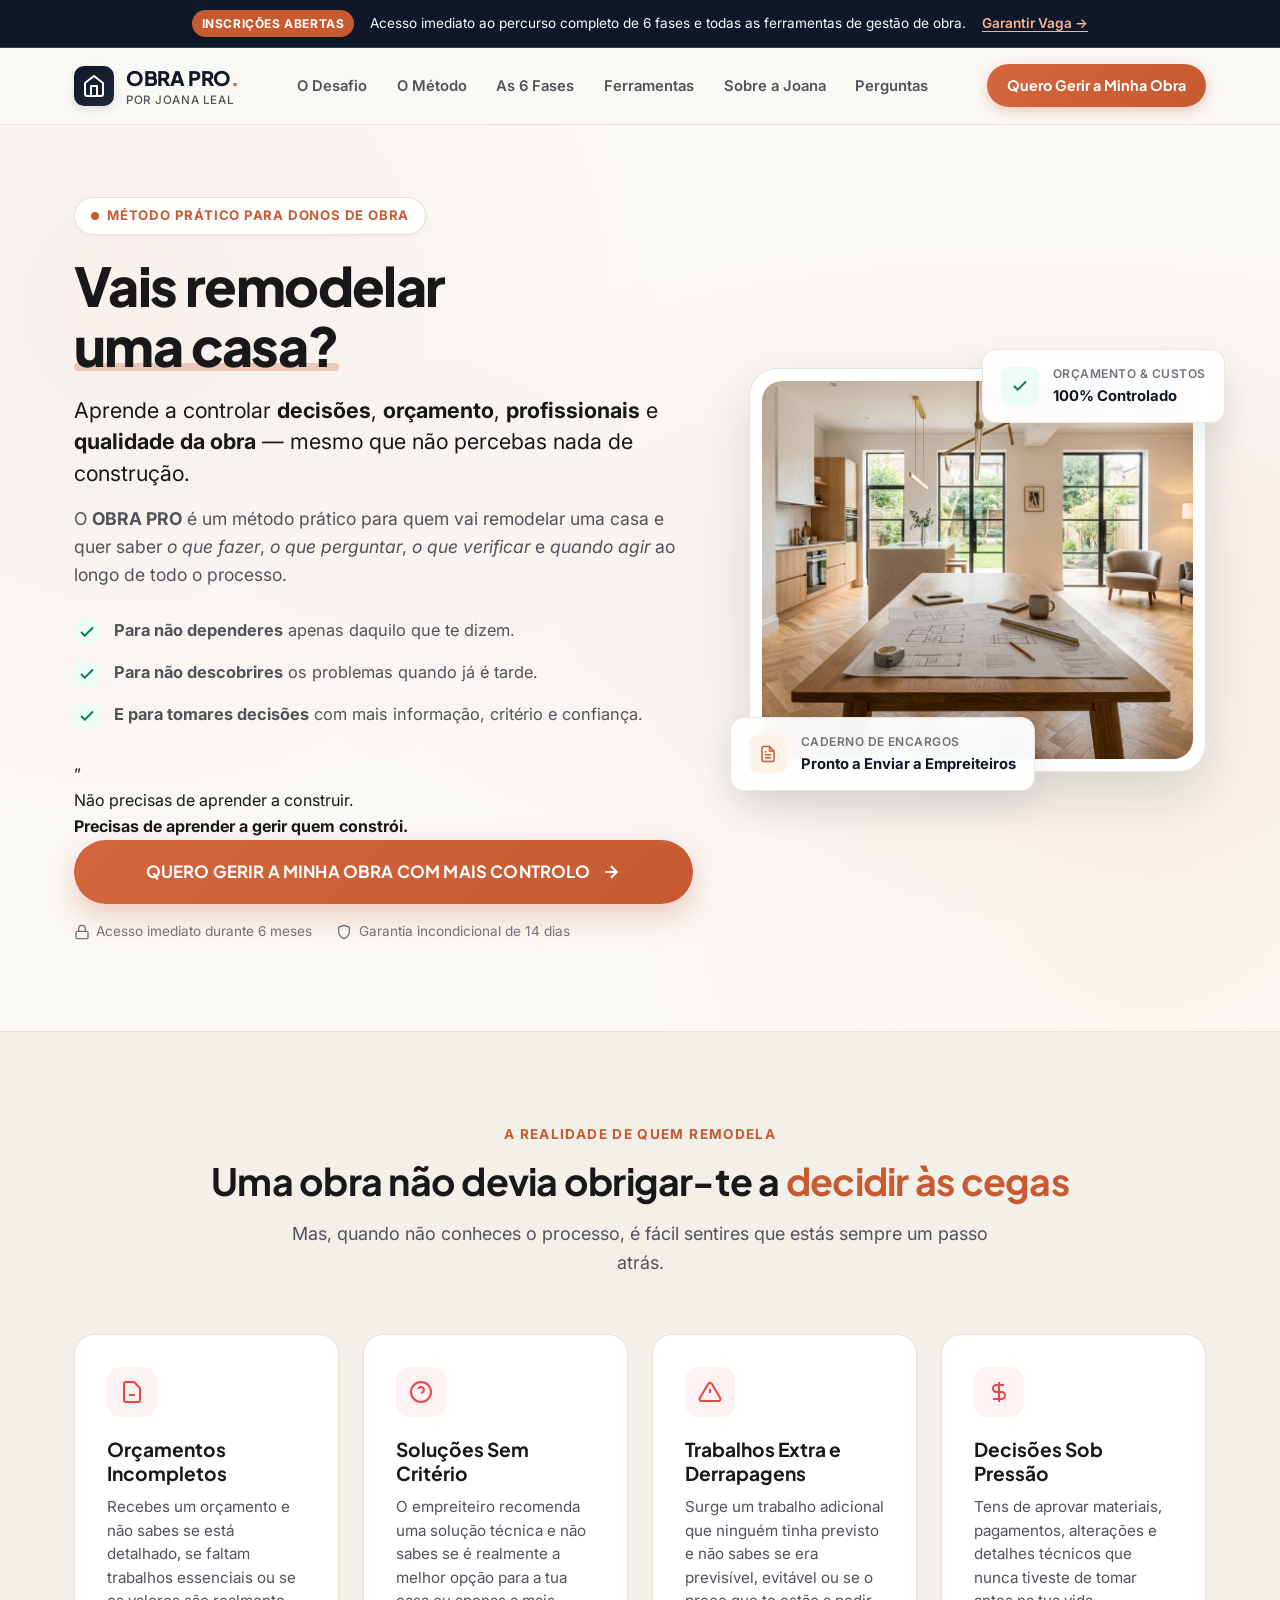
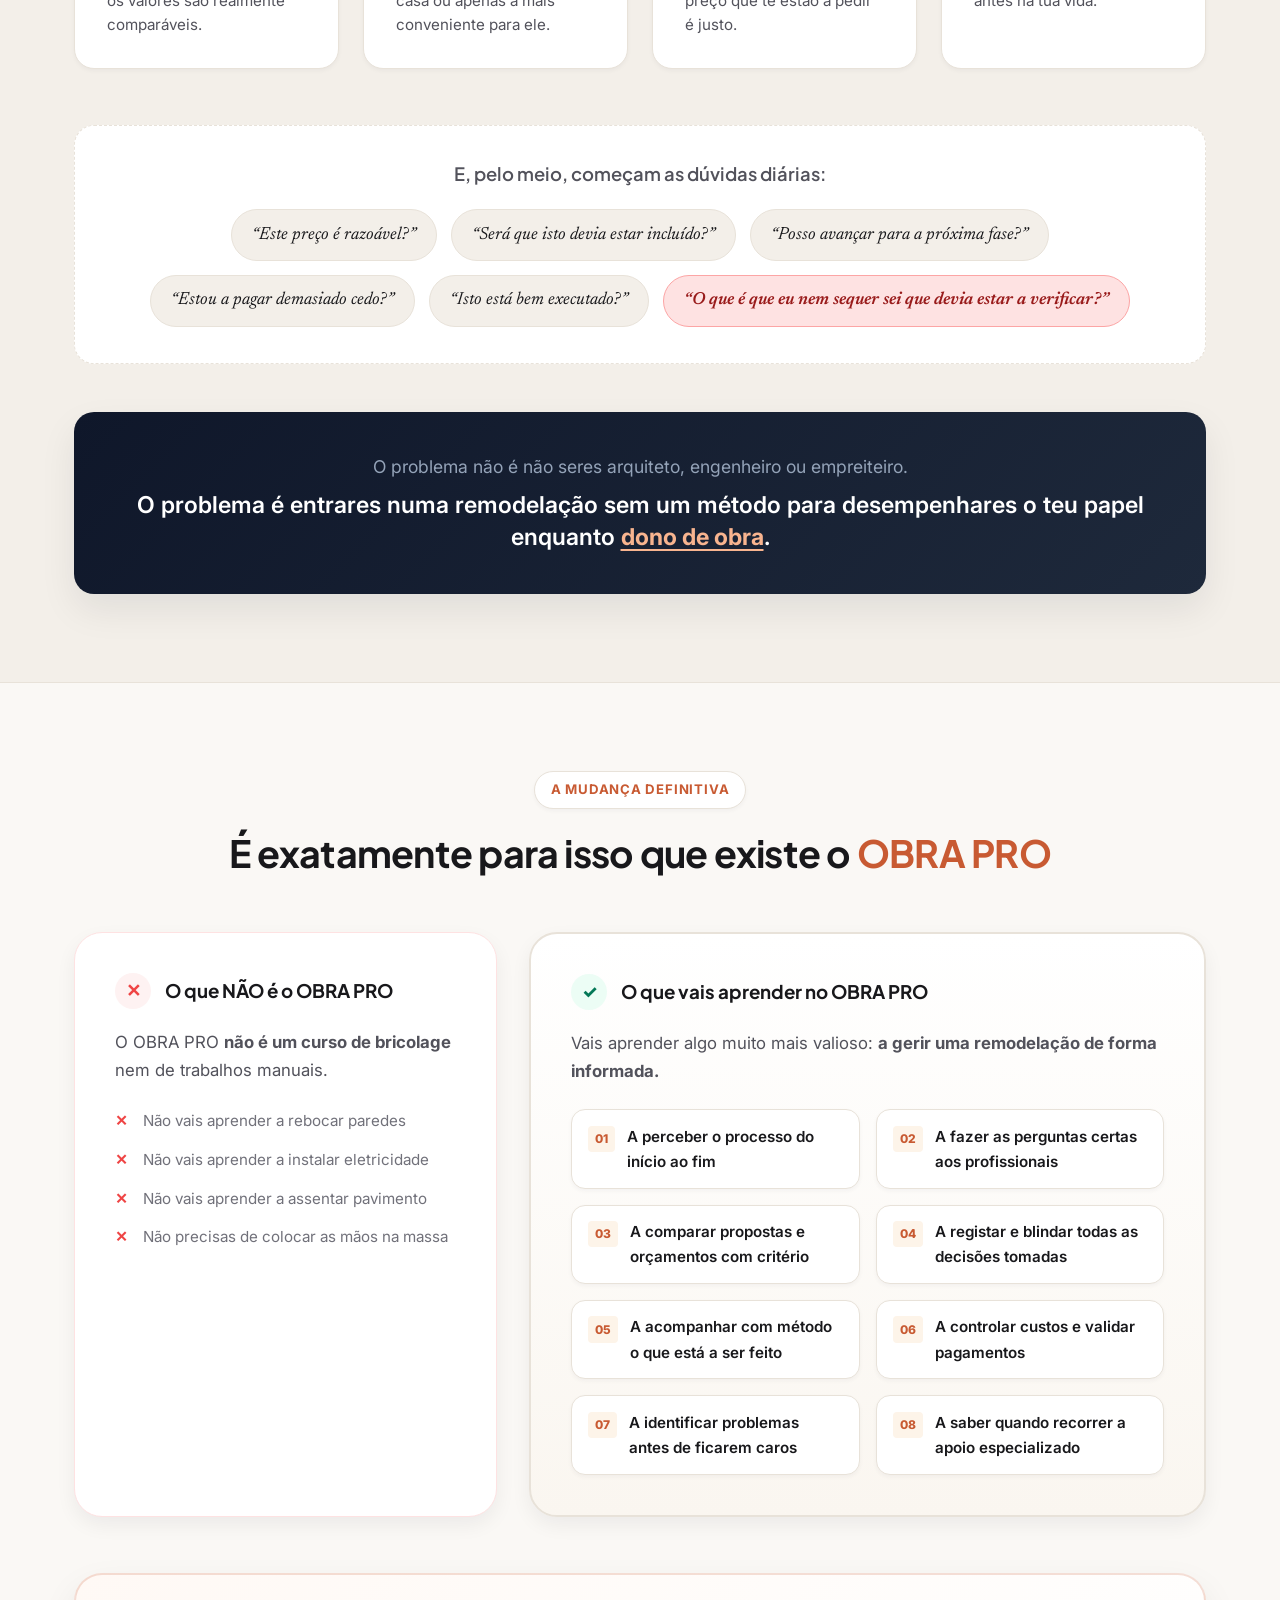
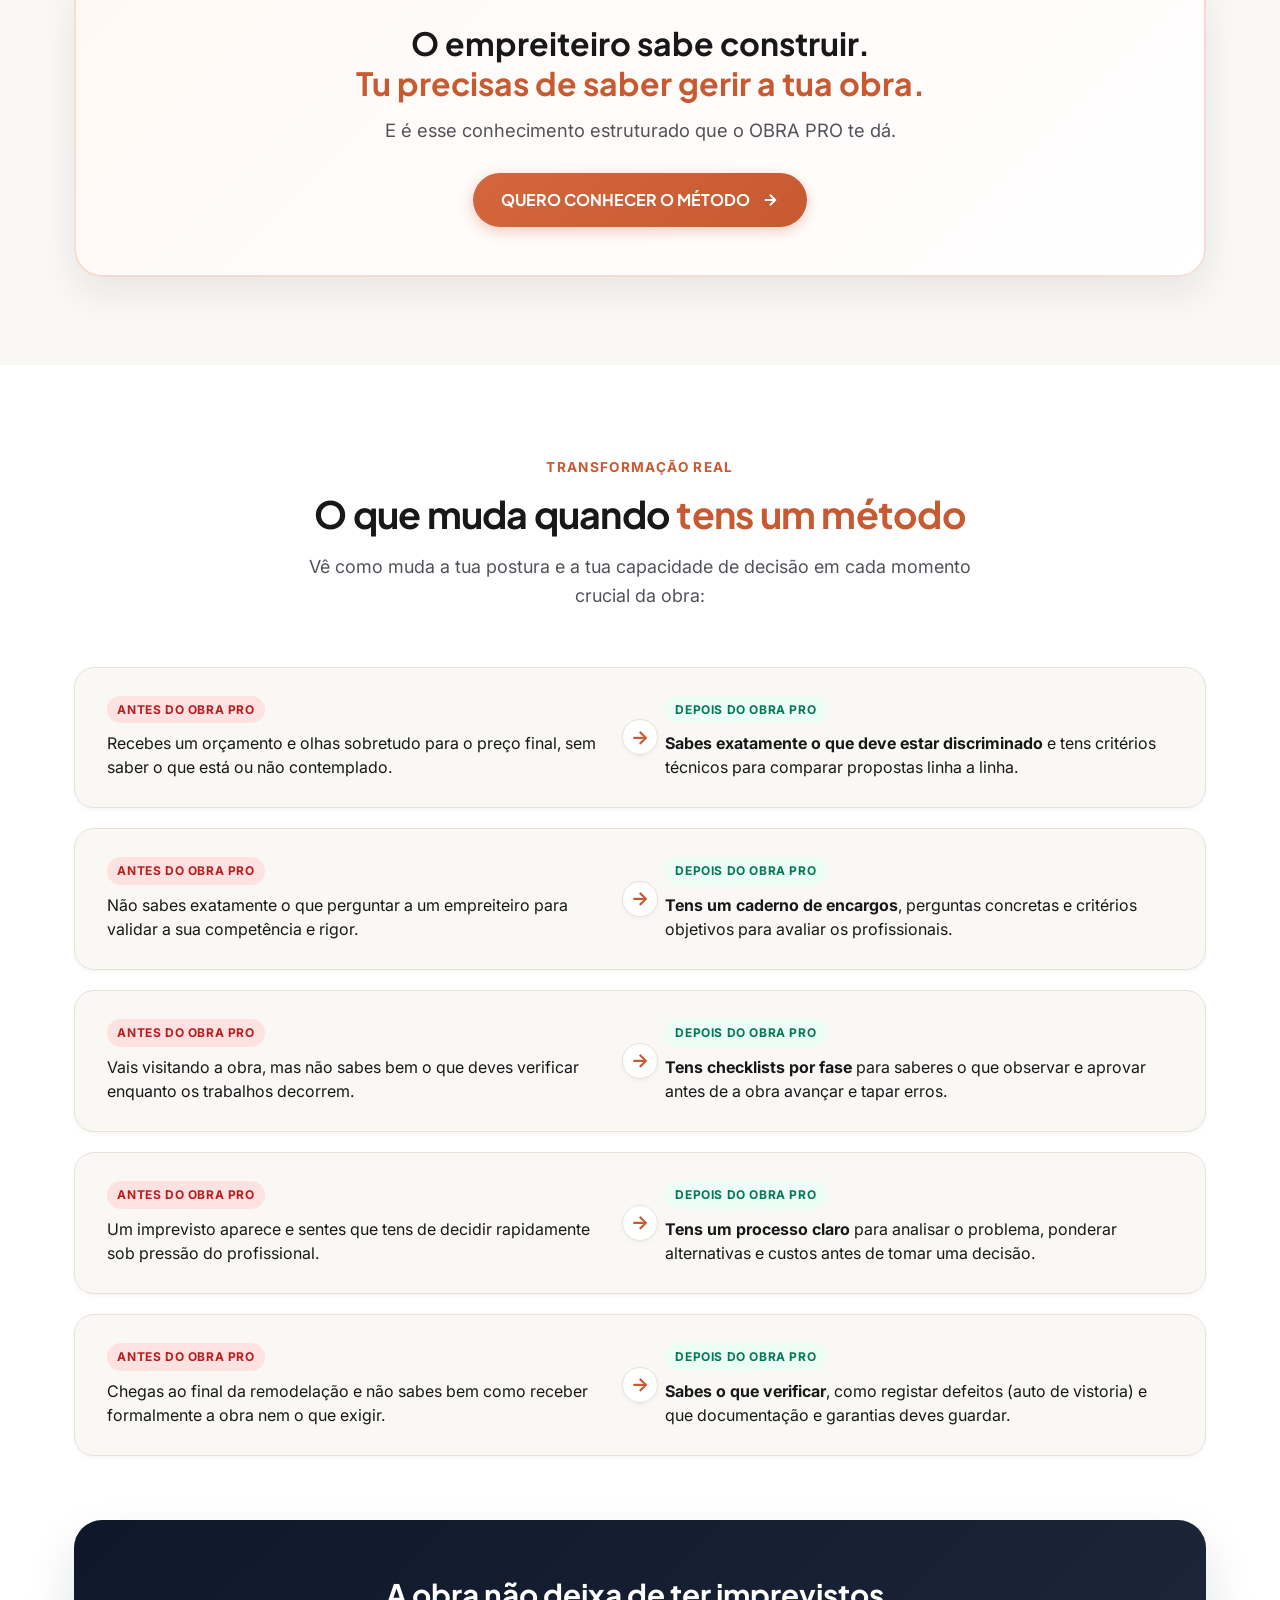
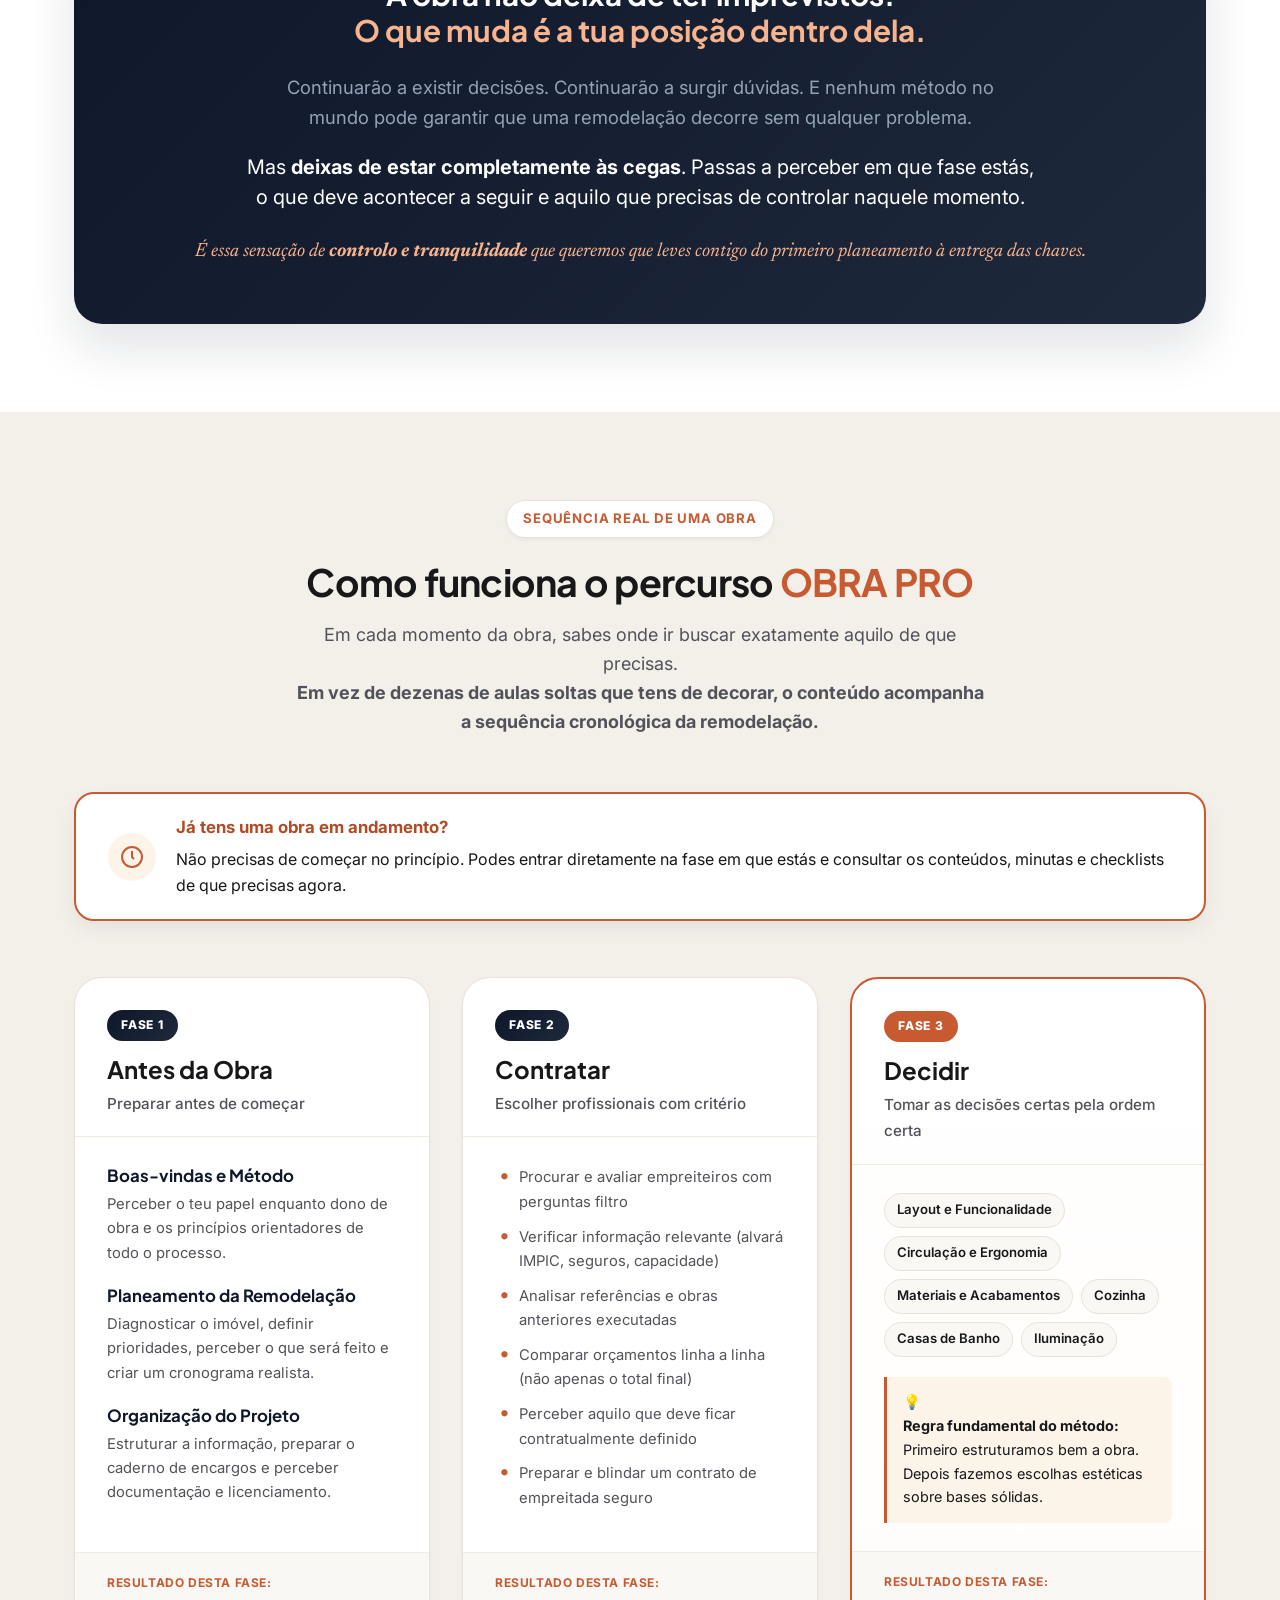
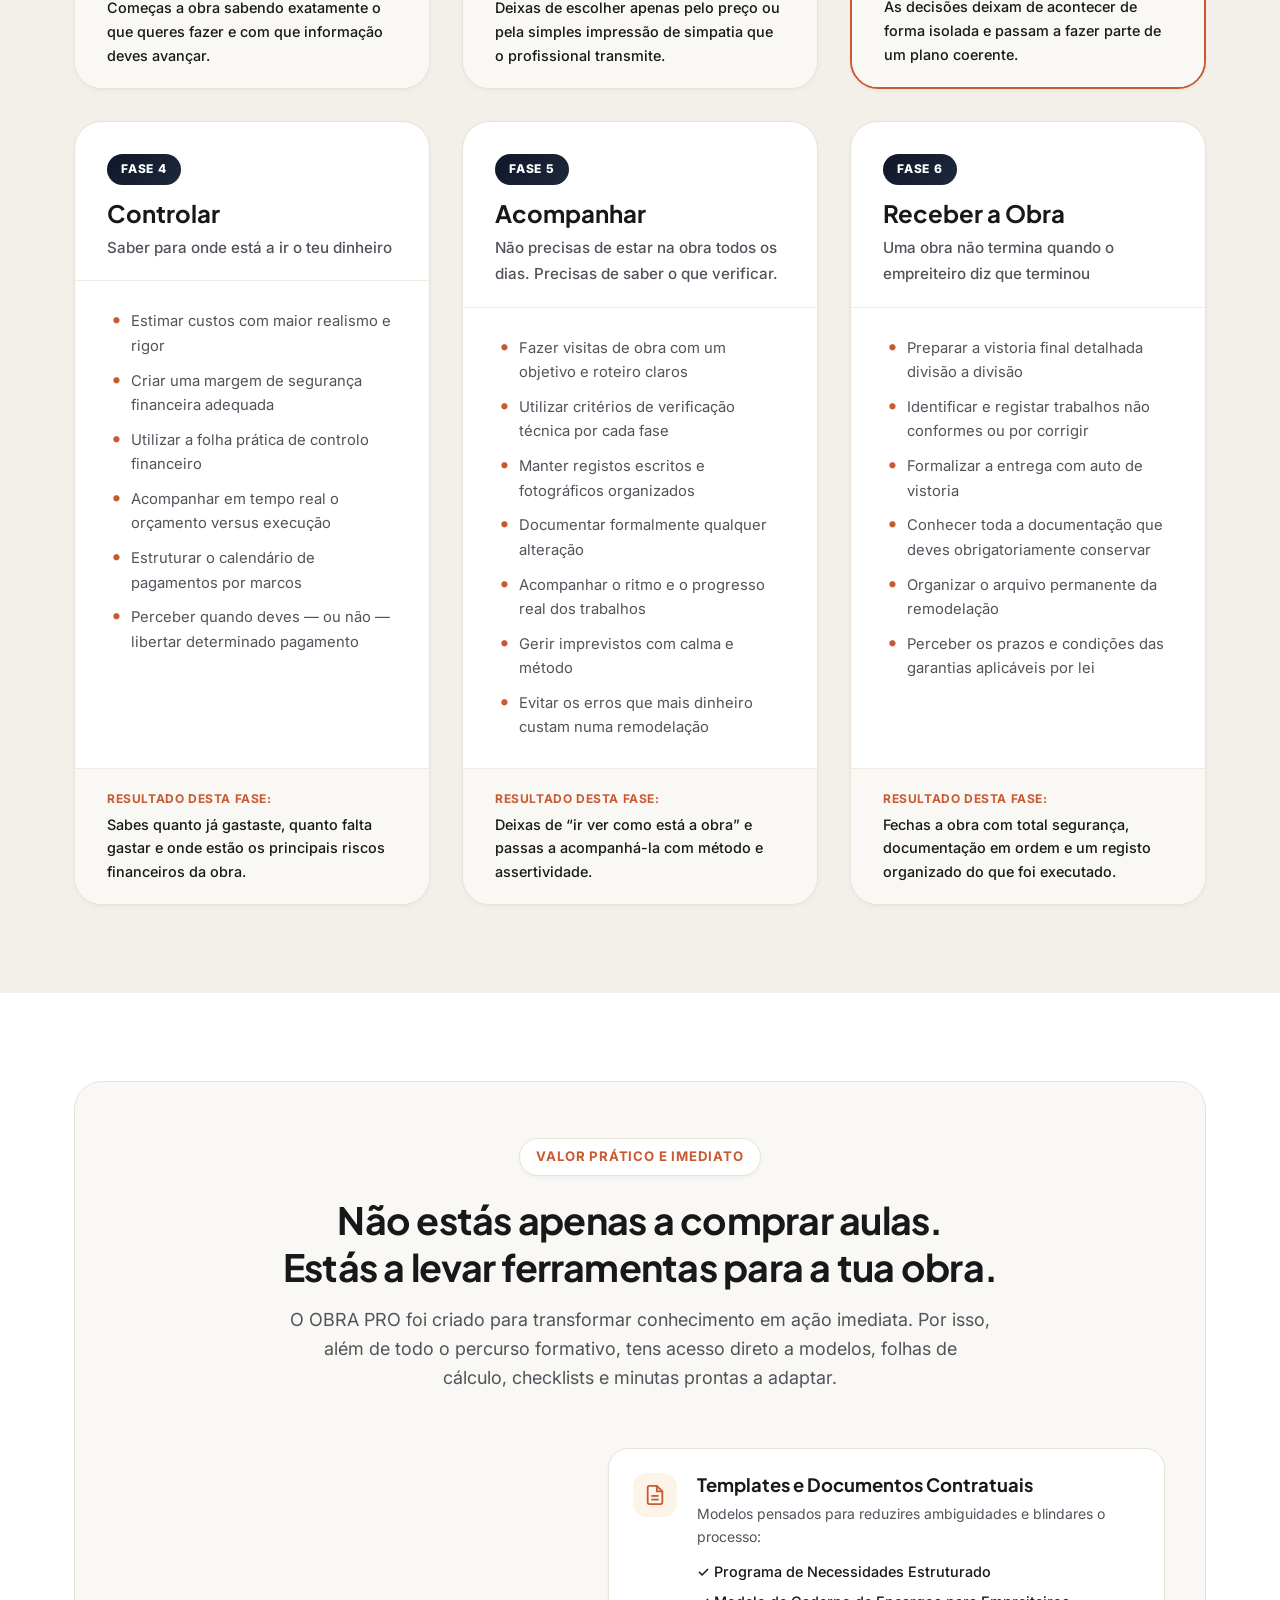
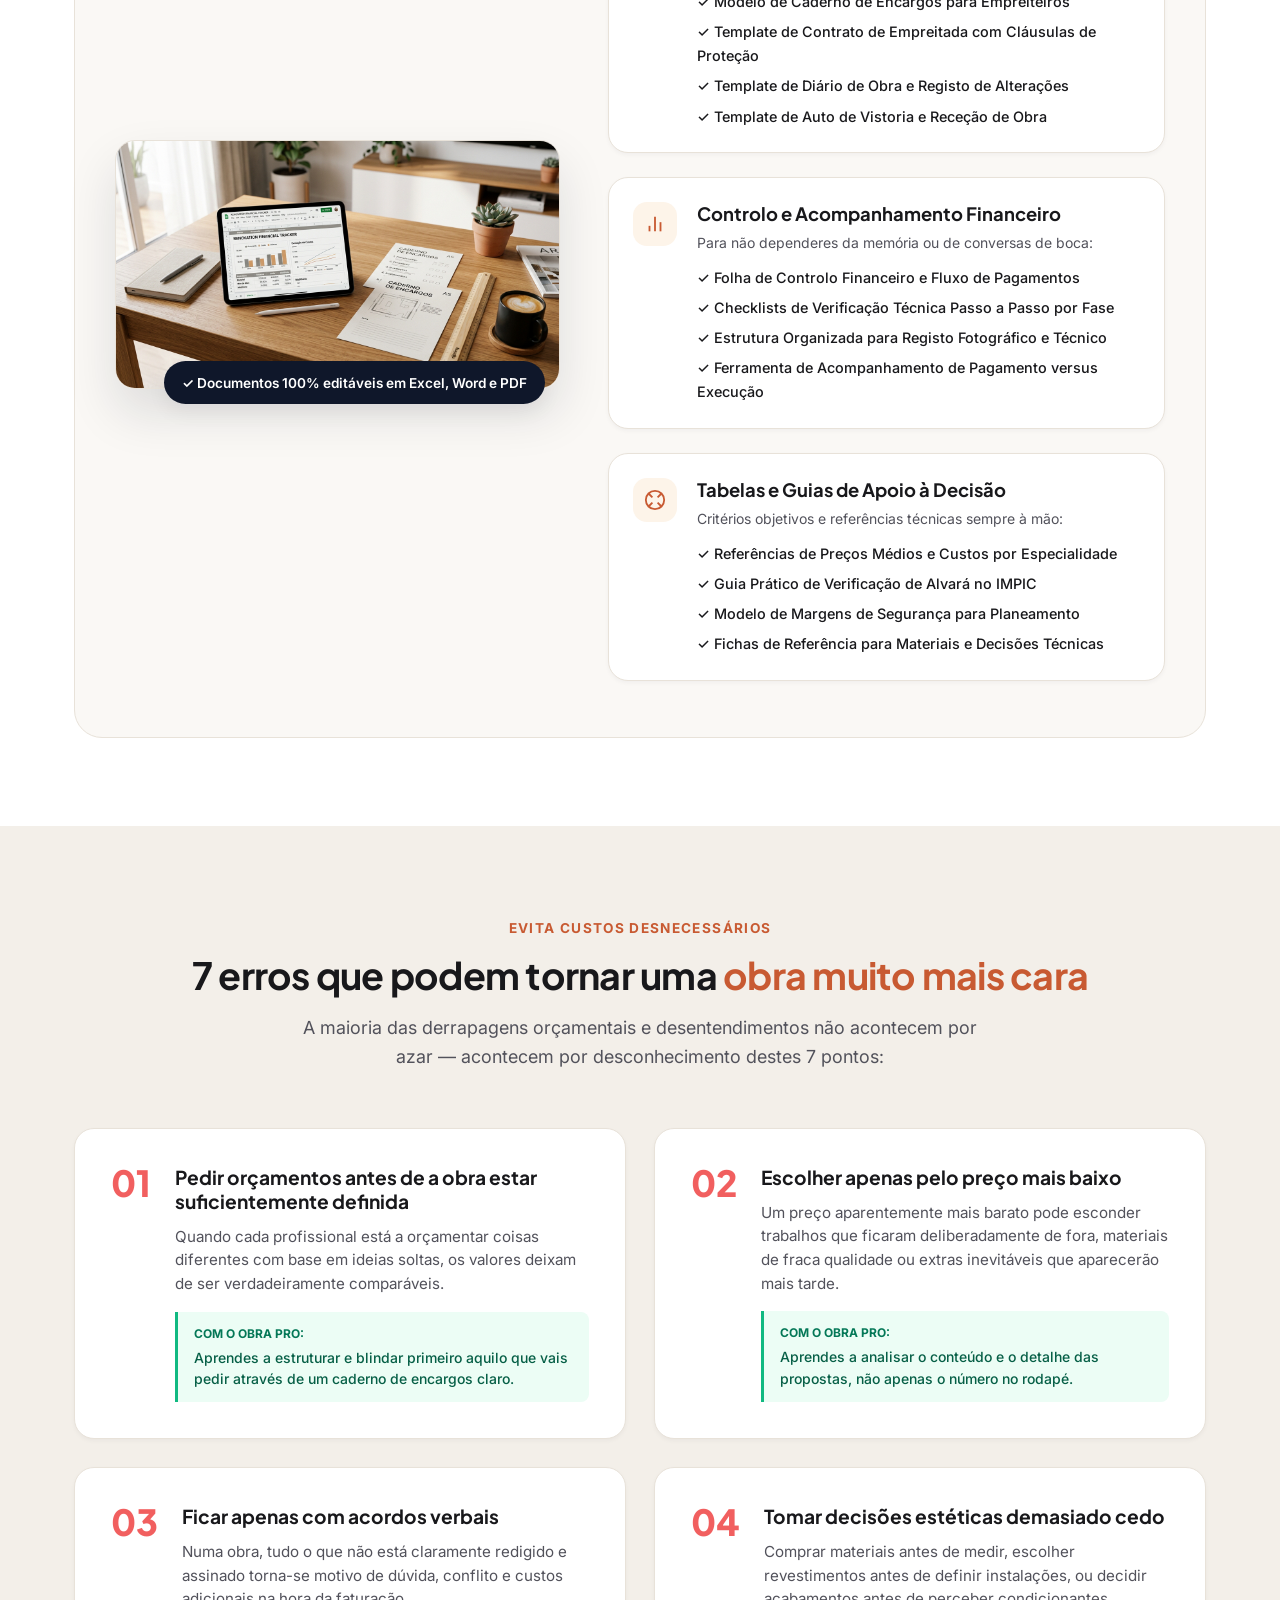
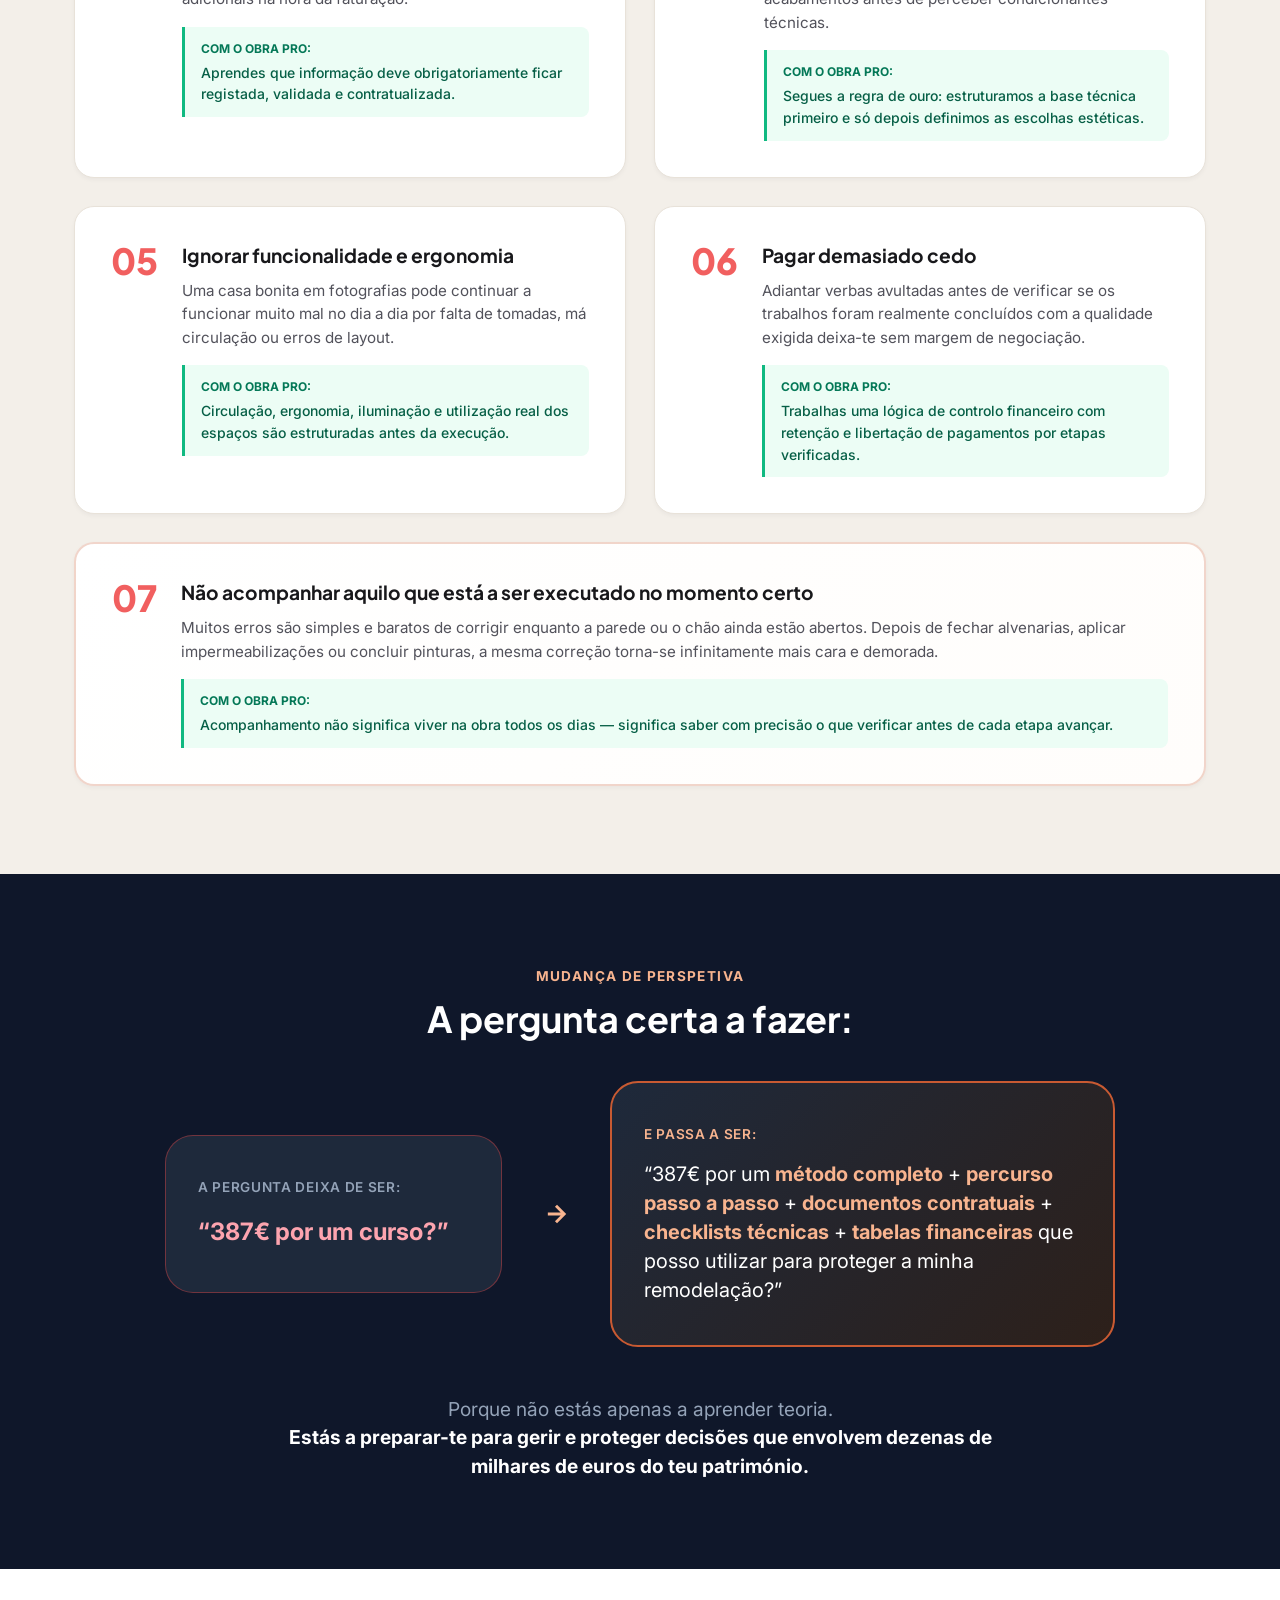
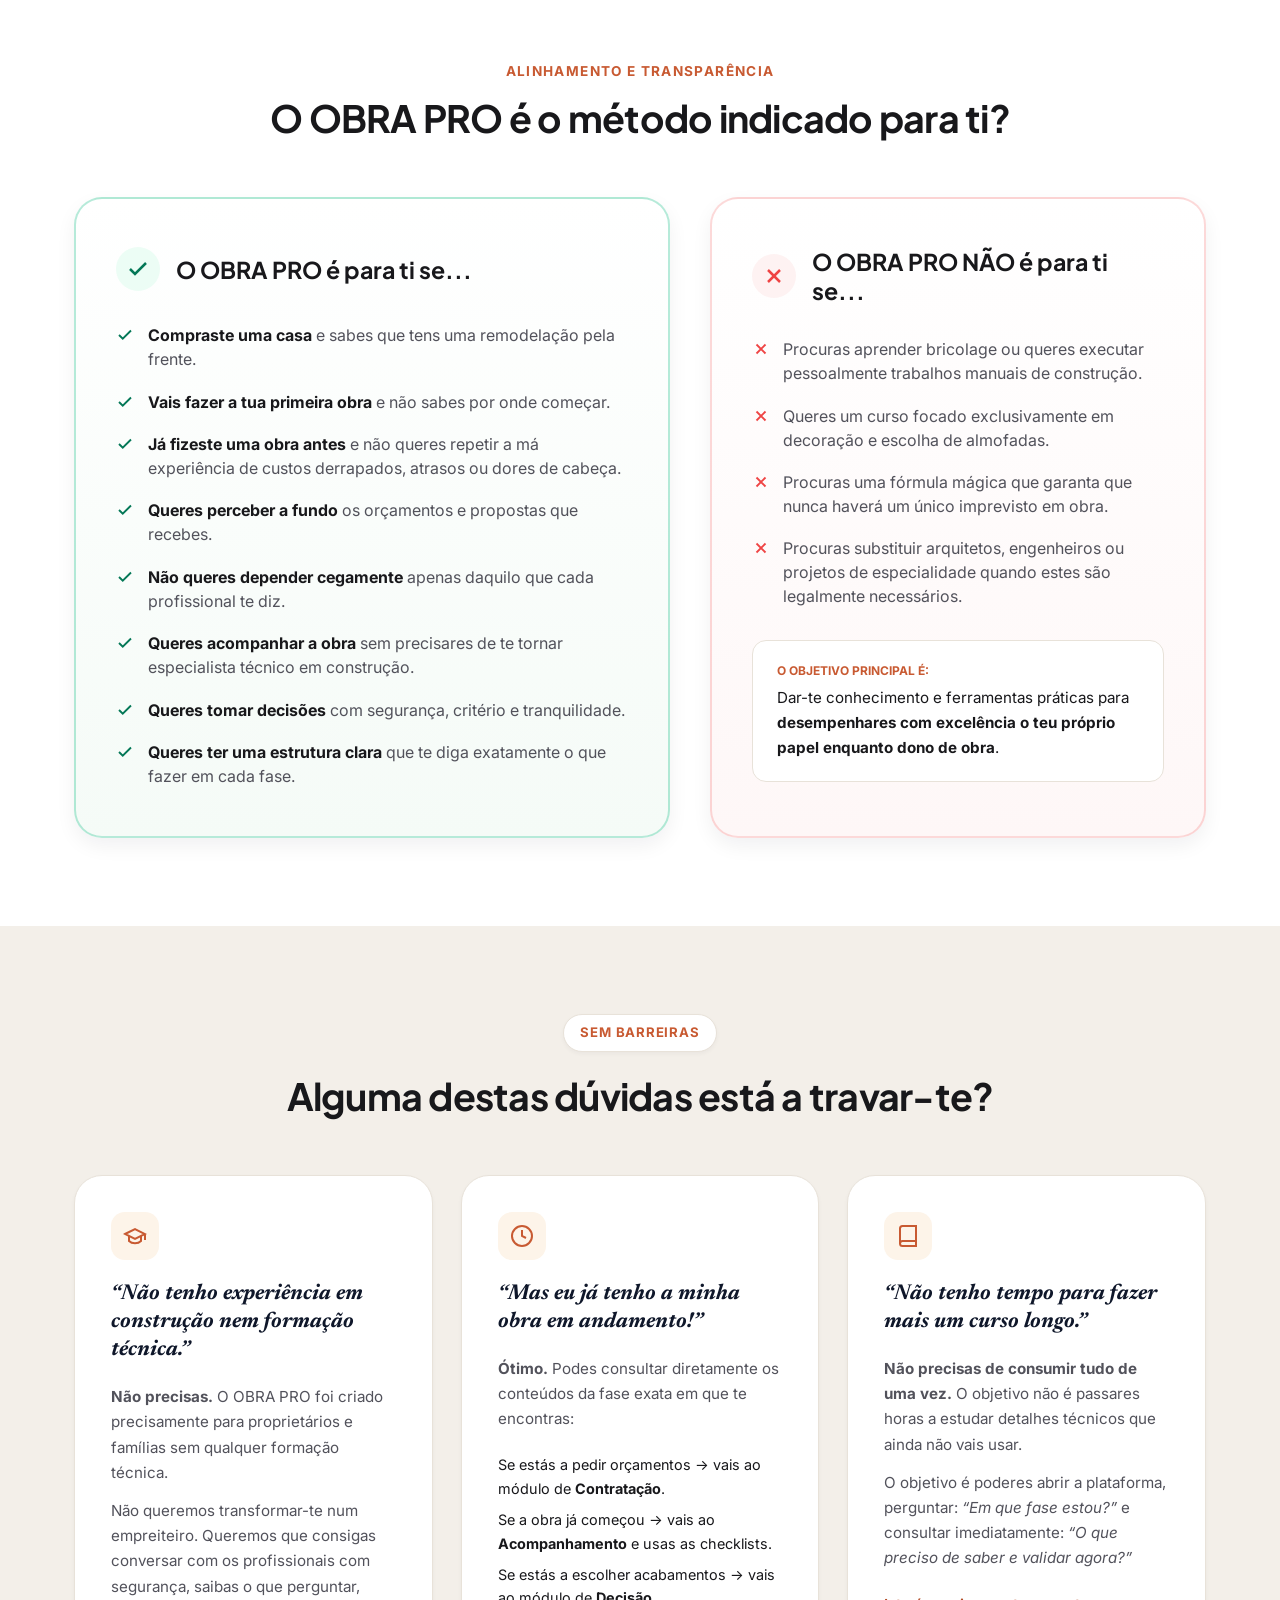
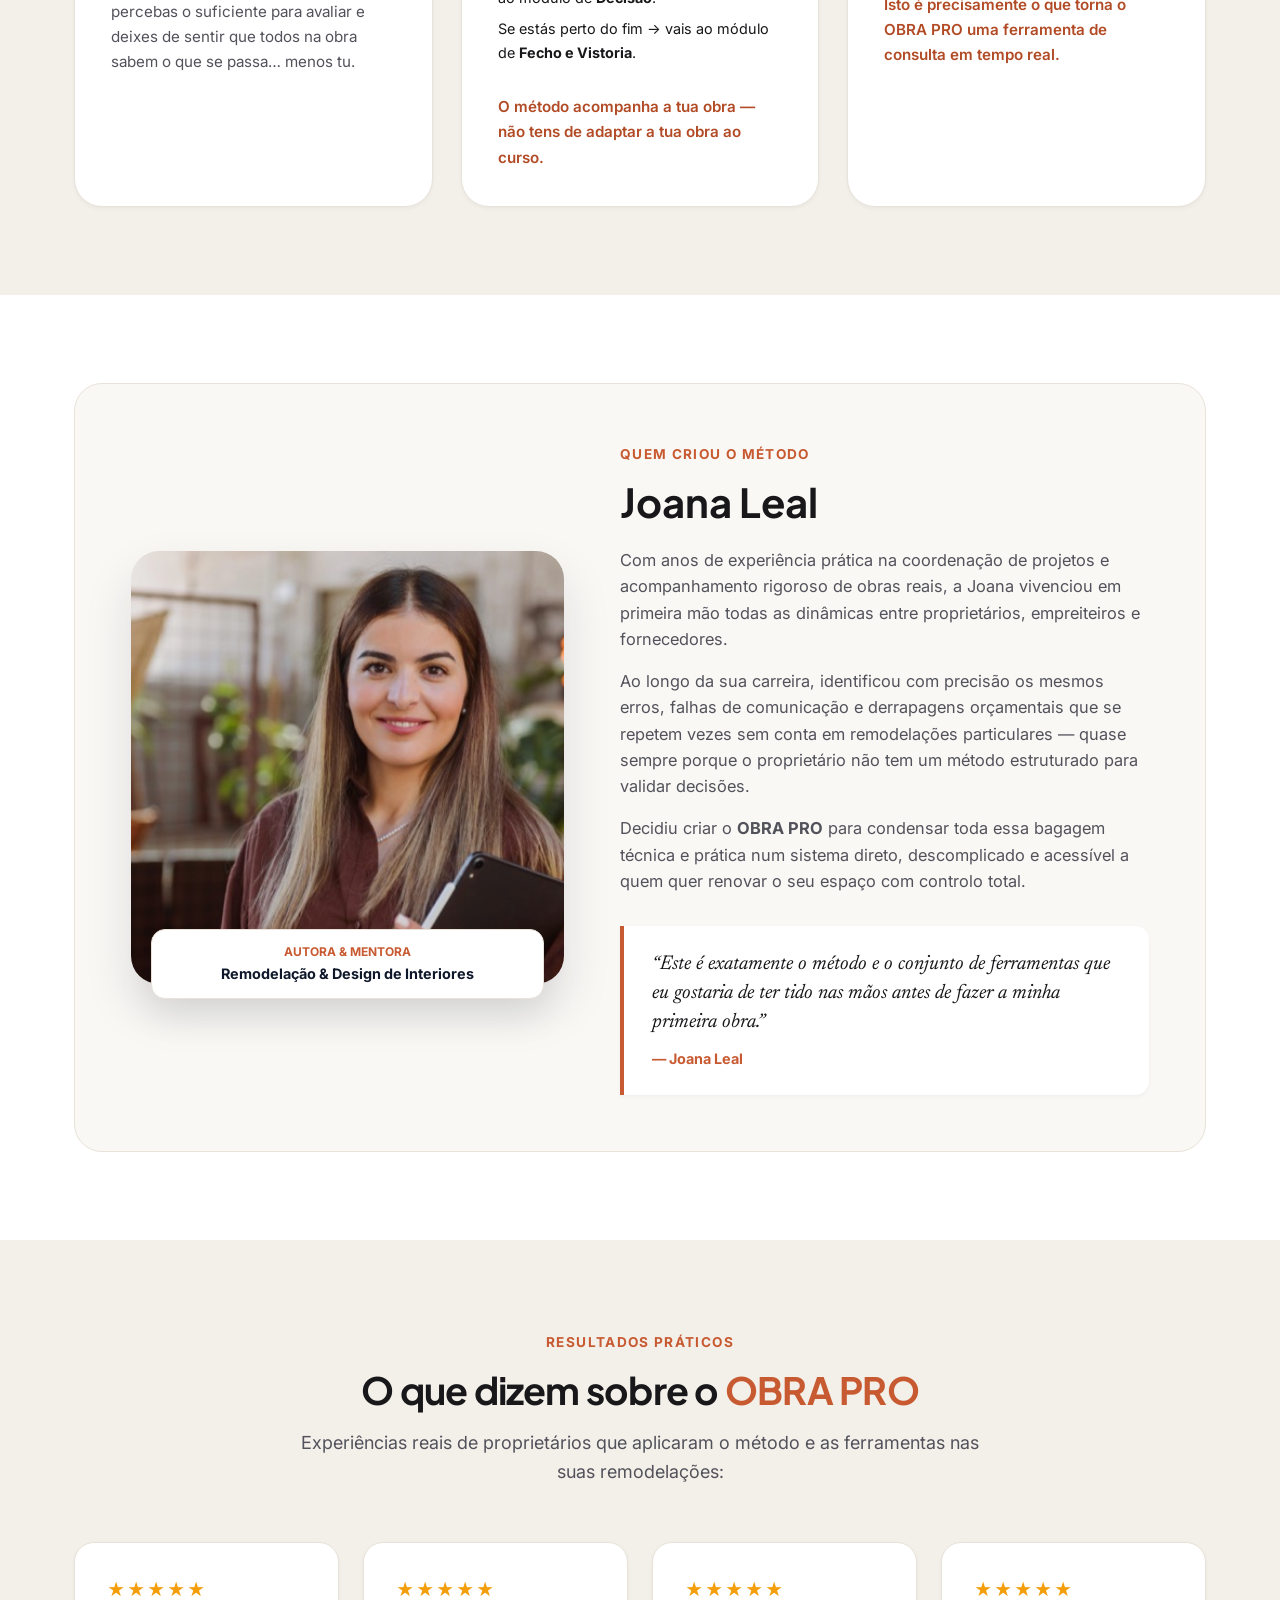
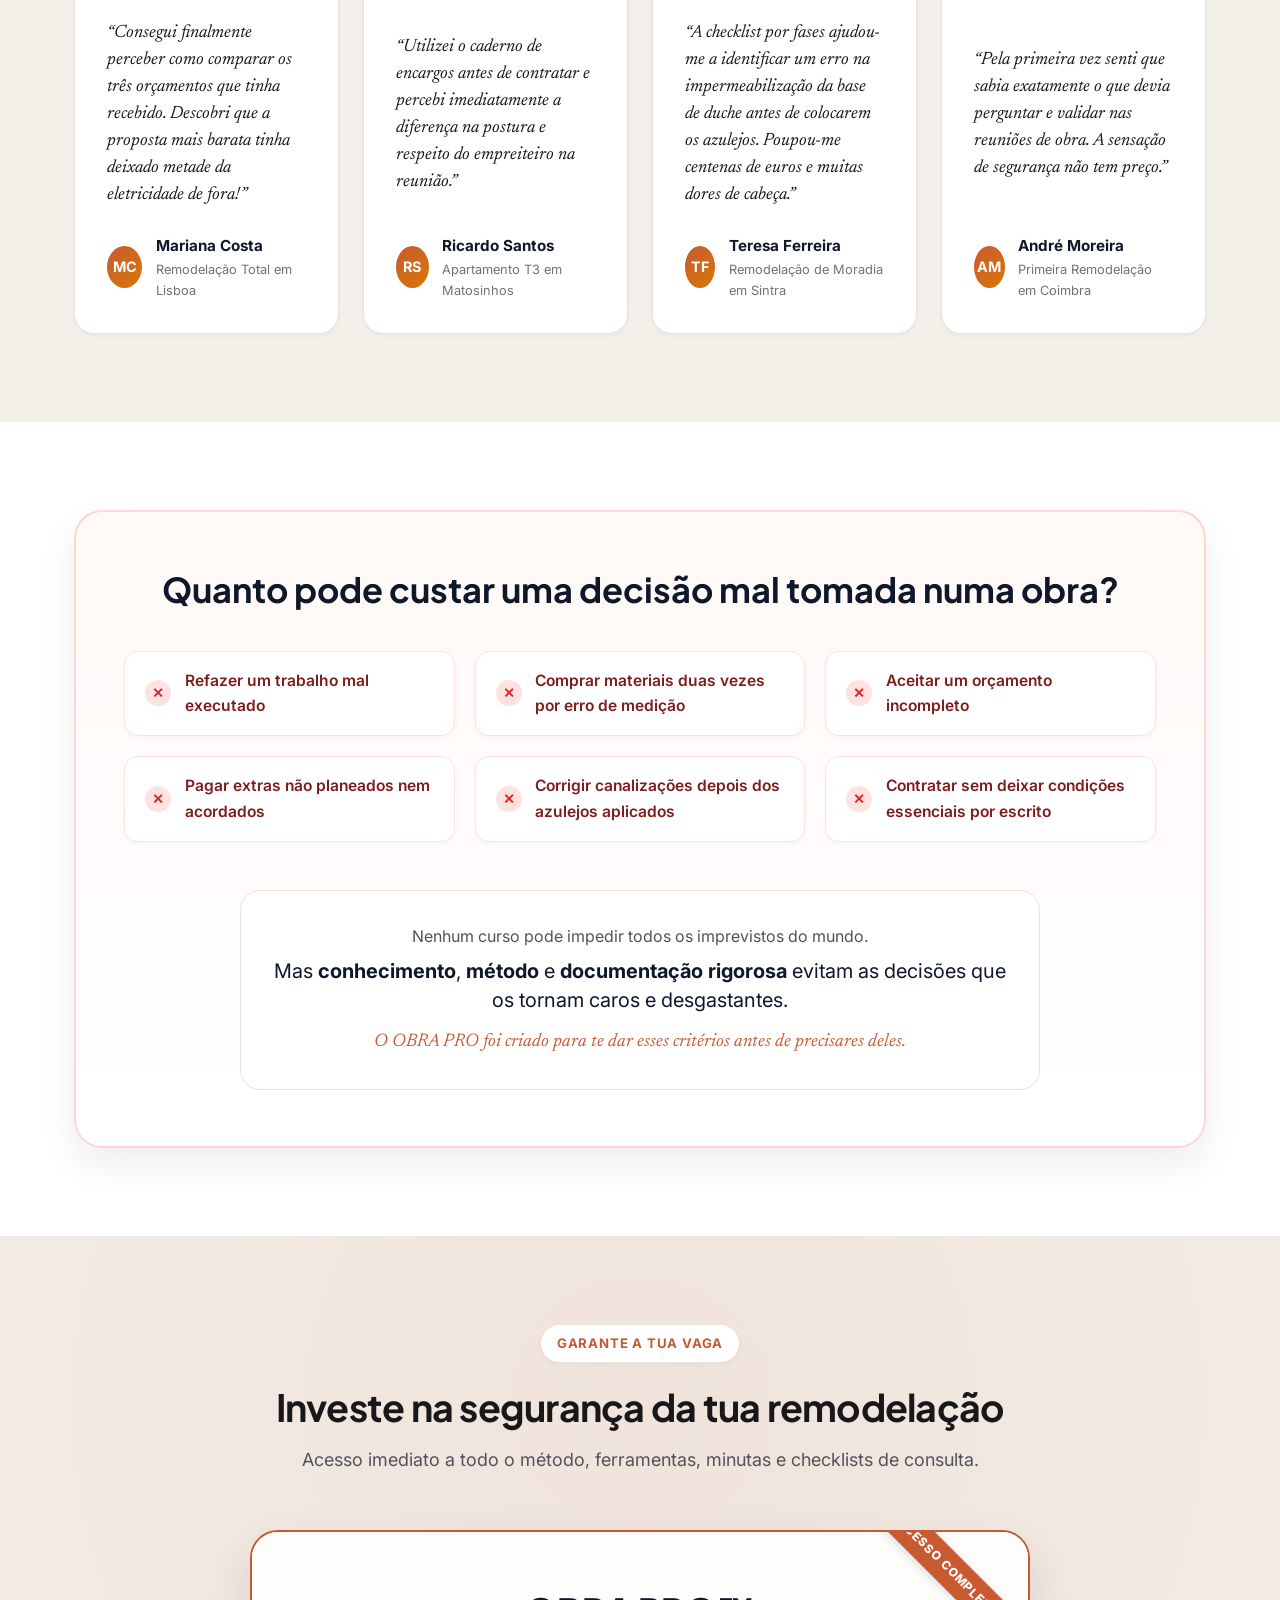
==== commit f9c283bc: "Add files via upload" ====
--- a/index.html
+++ b/index.html
@@ -12,7 +12,7 @@
   <meta property="og:type" content="website">
   <meta property="og:title" content="OBRA PRO™ | O Método Prático para Donos de Obra">
   <meta property="og:description" content="Não precisas de aprender a construir. Precisas de aprender a gerir quem constrói. Controla prazos, custos e qualidade na tua remodelação.">
-  <meta property="og:image" content="assets/hero_renovation.jpg">
+  <meta property="og:image" content="hero_renovation.jpg">
 
   <!-- Favicon -->
   <link rel="icon" type="image/svg+xml" href="data:image/svg+xml,<svg xmlns='http://www.w3.org/2000/svg' viewBox='0 0 24 24' fill='%23C85A32'><path d='M3 9.5L12 3l9 6.5V20a1 1 0 01-1 1H4a1 1 0 01-1-1V9.5z'/></svg>">
@@ -138,7 +138,7 @@
       <!-- Hero Visual Showcase -->
       <div class="hero-visual">
         <div class="visual-wrapper">
-          <img src="assets/hero_renovation.jpg" alt="Interior moderno em fase de planeamento de remodelação com plantas arquitetónicas" class="hero-img" loading="eager">
+          <img src="hero_renovation.jpg" alt="Interior moderno em fase de planeamento de remodelação com plantas arquitetónicas" class="hero-img" loading="eager">
           
           <!-- Floating UI Badges -->
           <div class="floating-badge badge-top">
@@ -629,7 +629,7 @@
         <div class="tools-showcase-grid">
           <!-- Toolkit Mockup Visual -->
           <div class="tools-visual">
-            <img src="assets/toolkit_mockup.jpg" alt="Mockup de templates digitais, folha de cálculo financeira e caderno de encargos OBRA PRO" class="toolkit-img">
+            <img src="toolkit_mockup.jpg" alt="Mockup de templates digitais, folha de cálculo financeira e caderno de encargos OBRA PRO" class="toolkit-img">
             <div class="tools-floating-caption">
               <span>✓ Documentos 100% editáveis em Excel, Word e PDF</span>
             </div>
@@ -993,7 +993,7 @@
       <div class="author-card">
         <div class="author-image-col">
           <div class="author-img-wrapper">
-            <img src="assets/joana_leal_2.jpg" alt="Joana Leal - Especialista em Remodelação e Design de Interiores" class="author-img">
+            <img src="joana_leal_2.jpg" alt="Joana Leal - Especialista em Remodelação e Design de Interiores" class="author-img">
             <div class="author-badge">
               <span class="author-role">Autora & Mentora</span>
               <span class="author-spec">Remodelação & Design de Interiores</span>
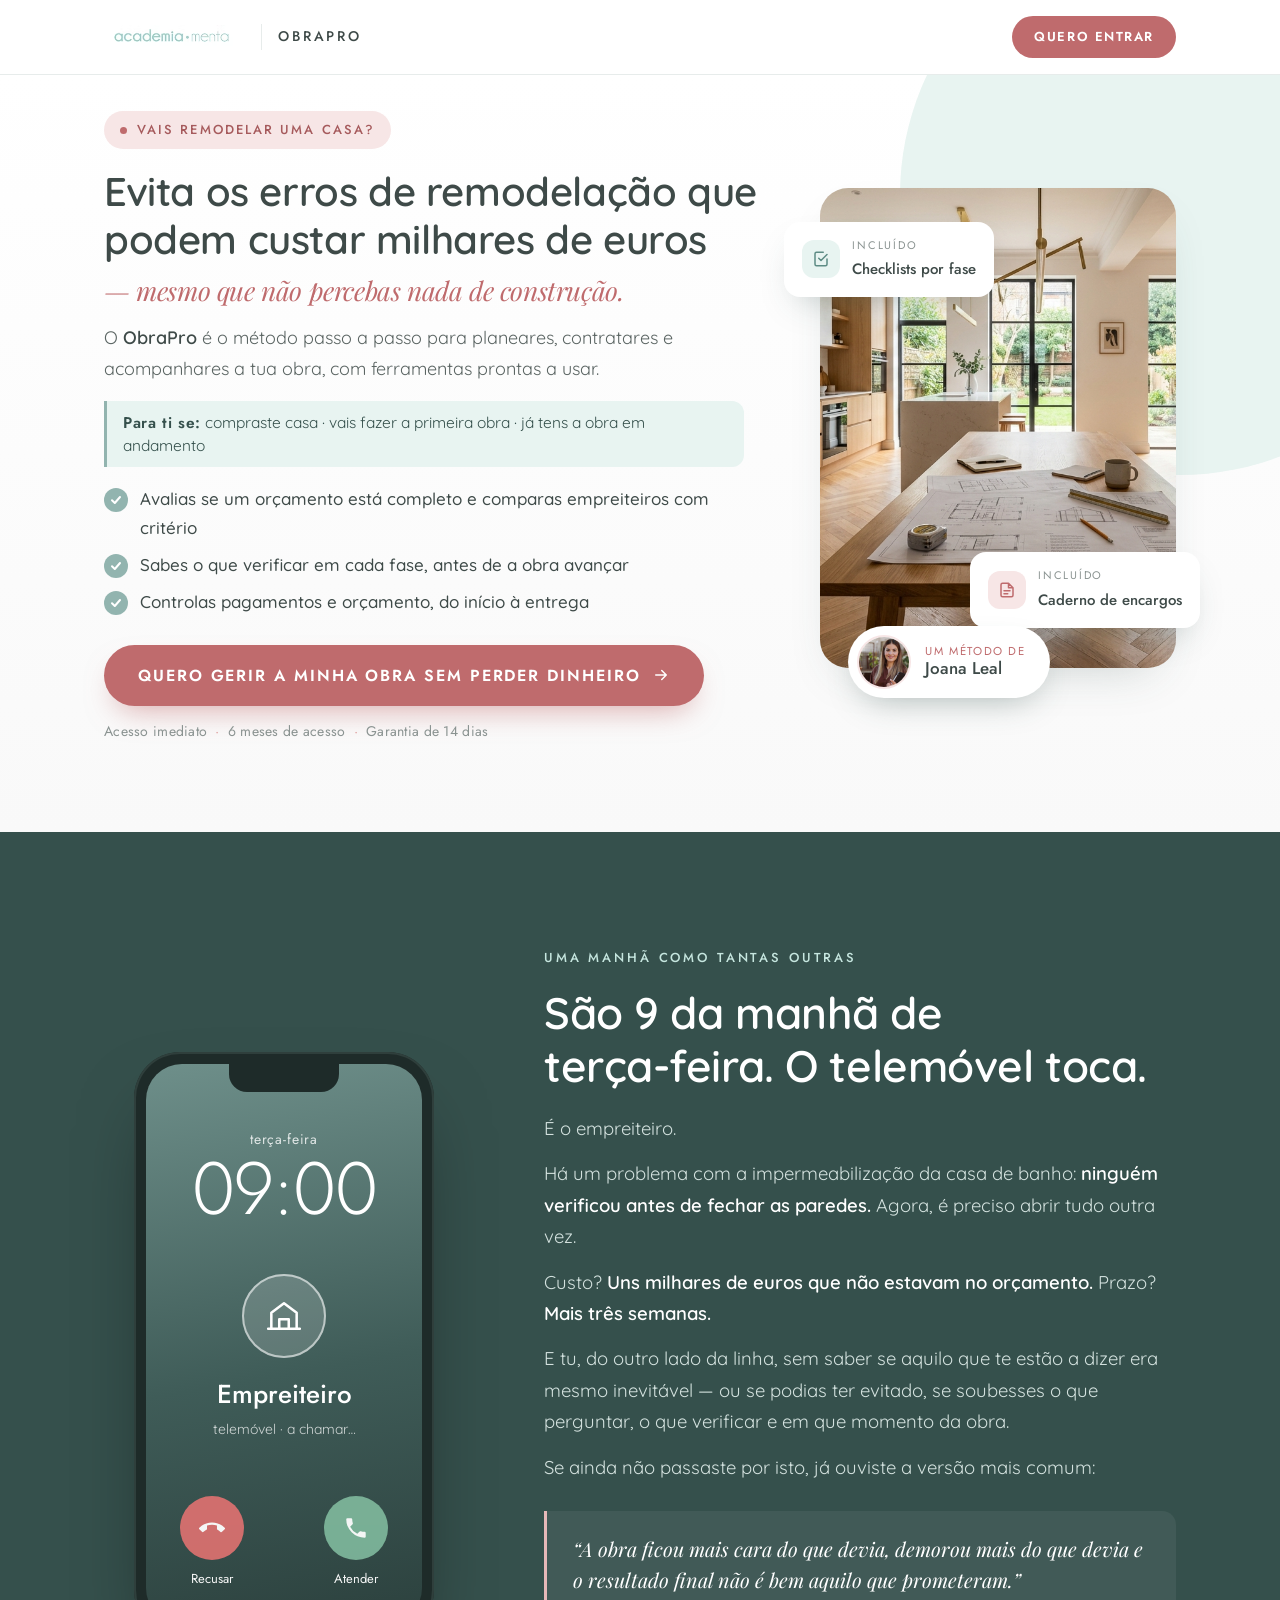
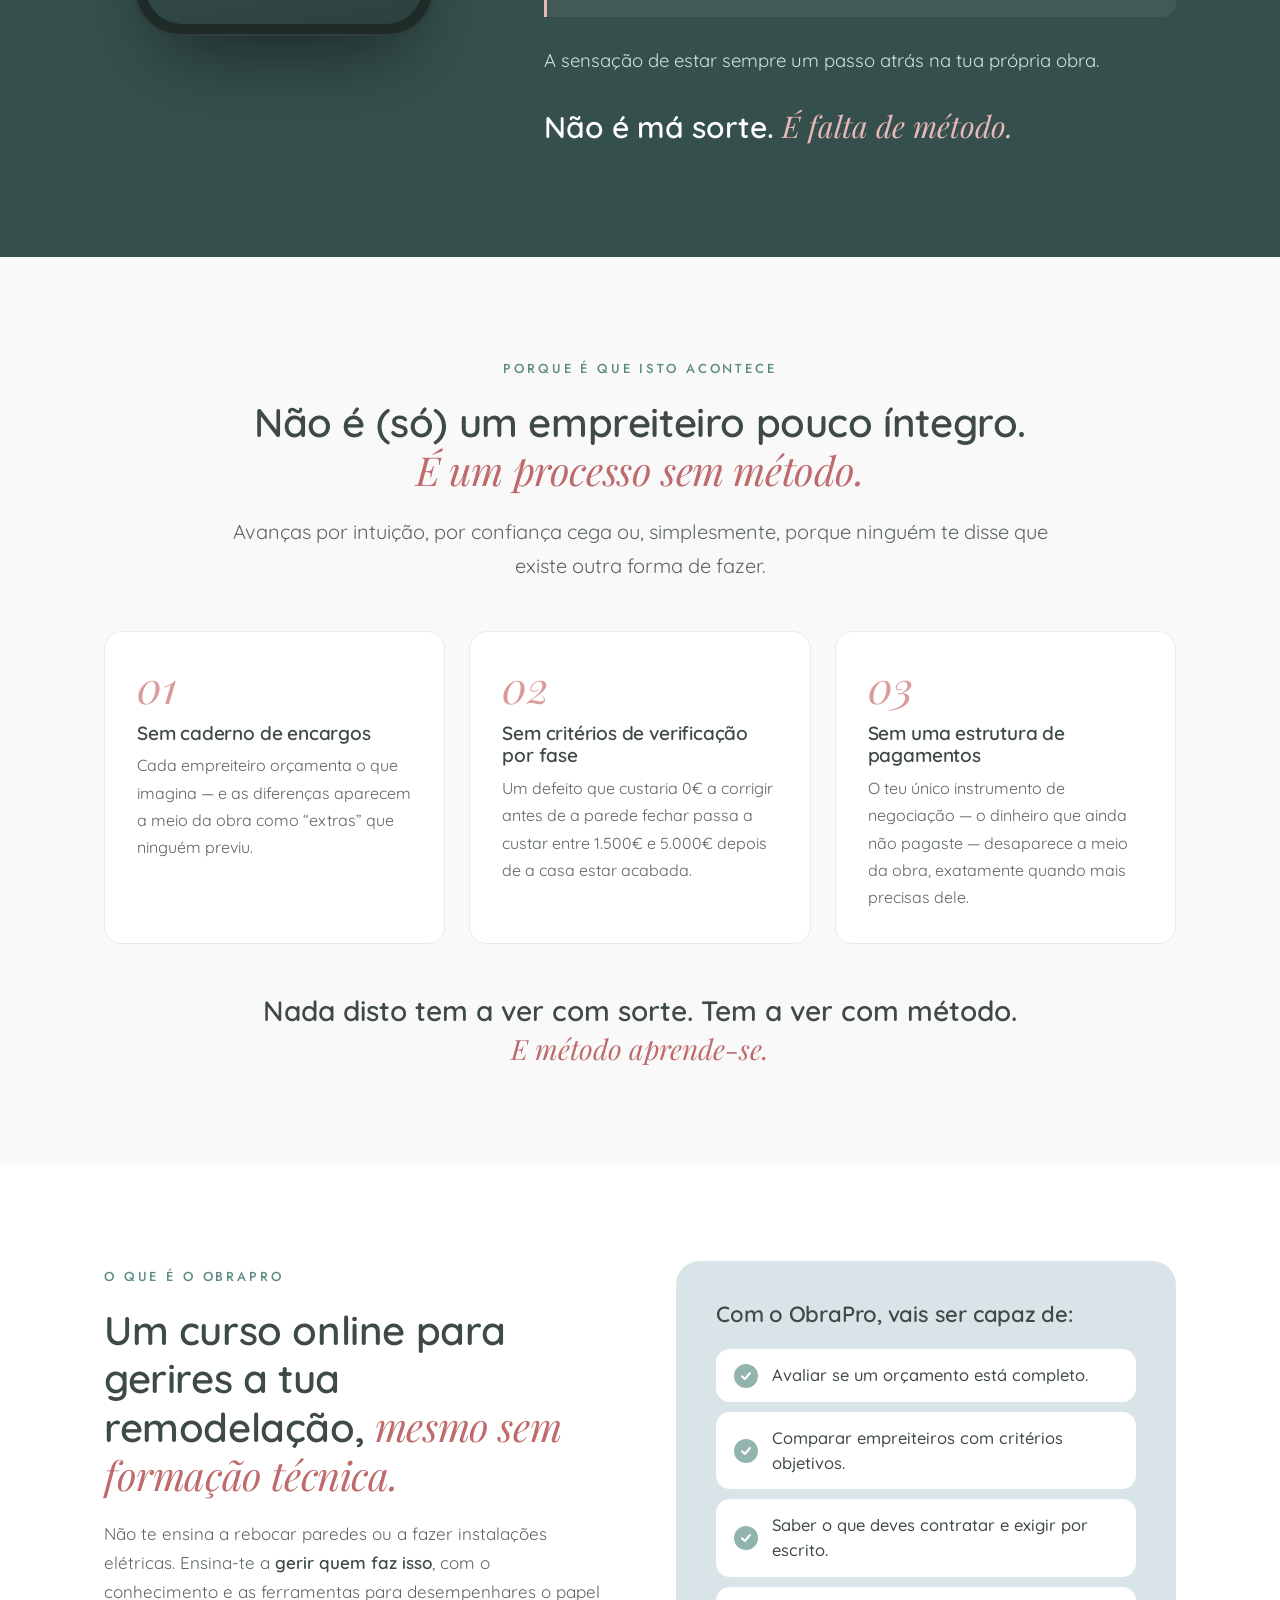
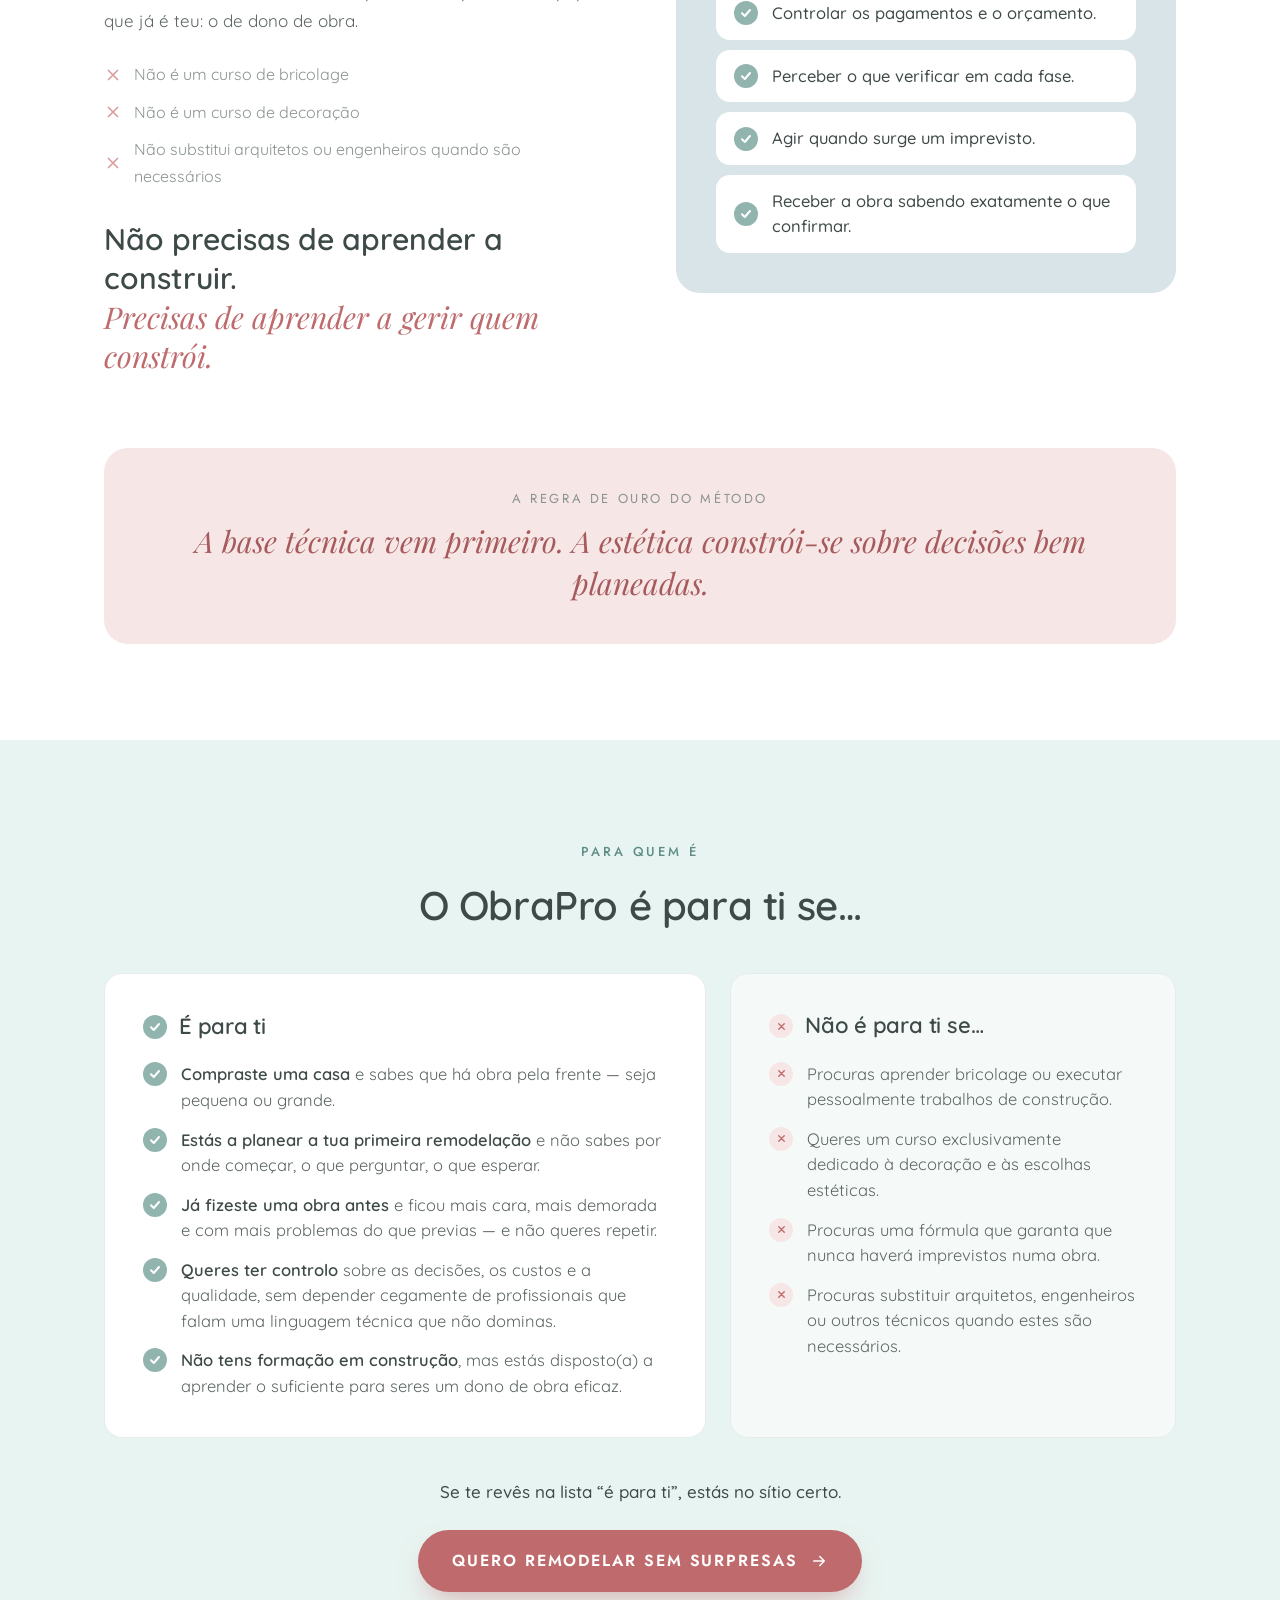
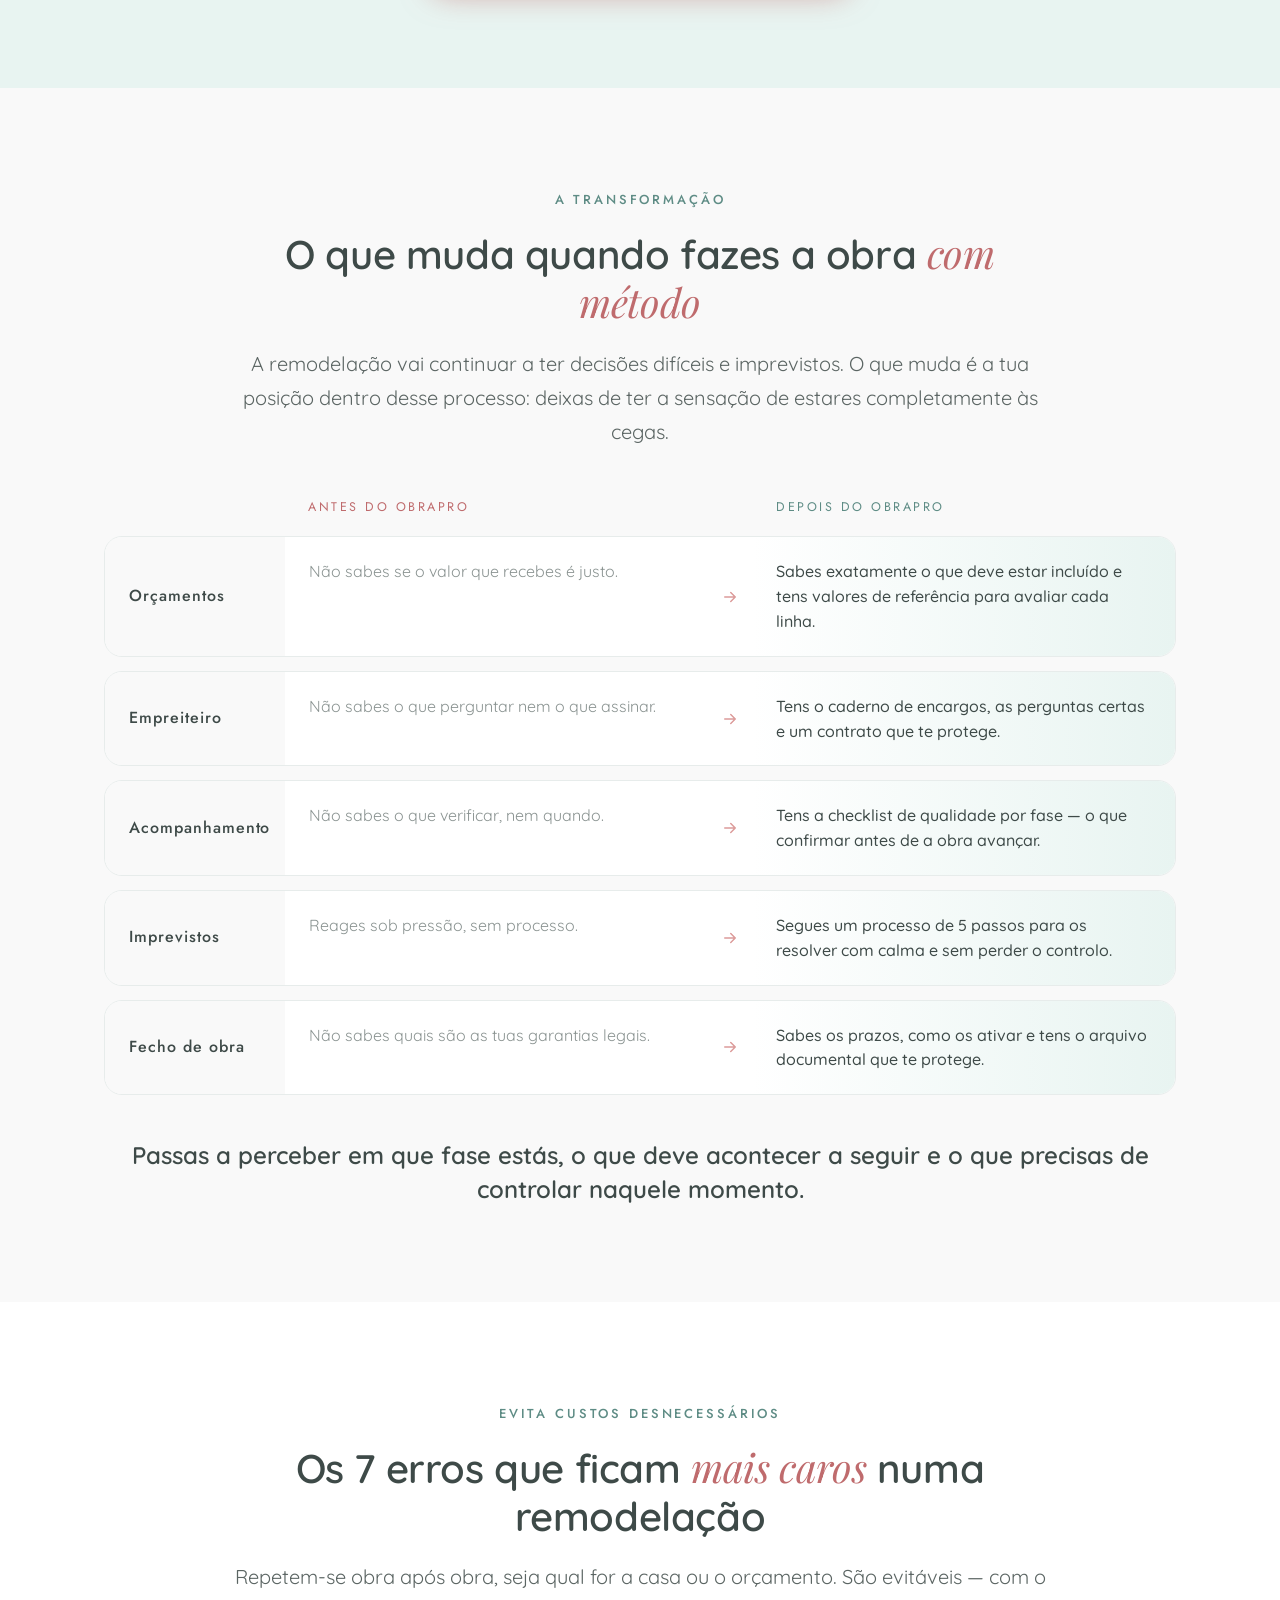
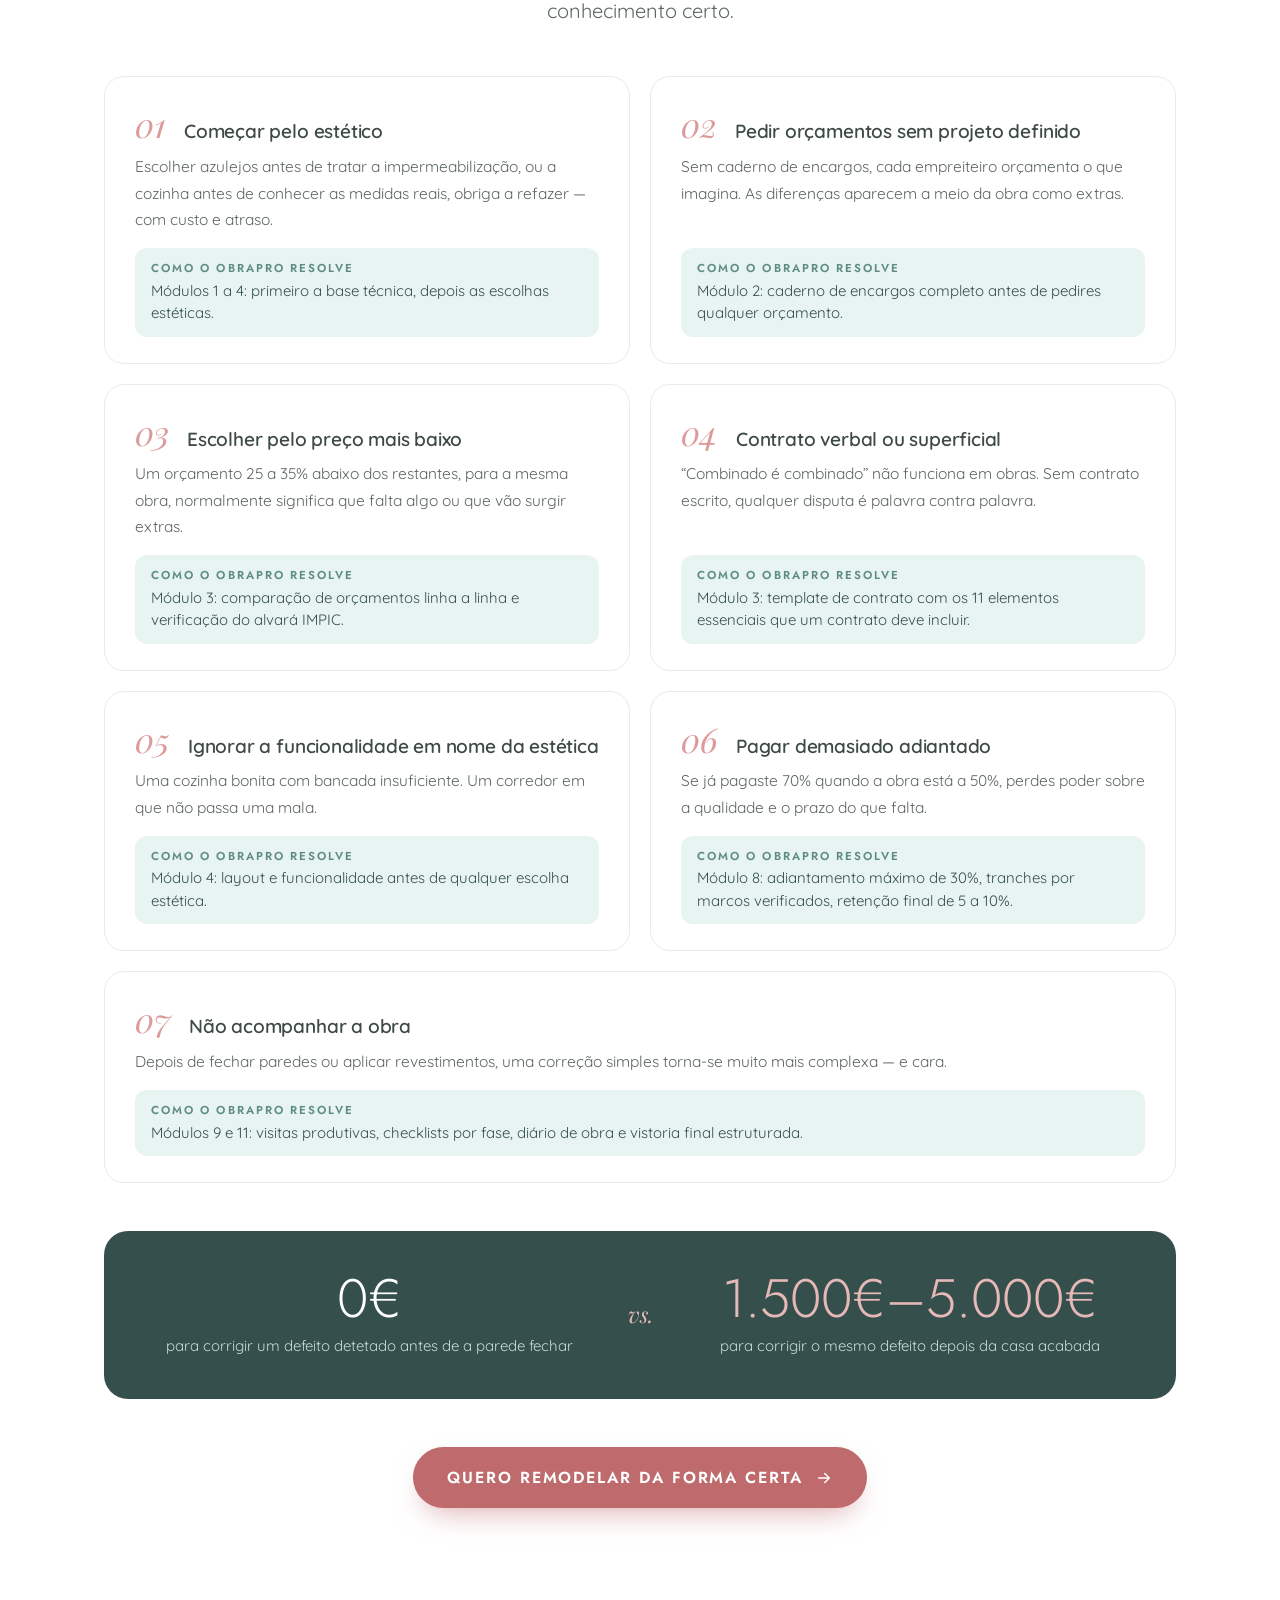
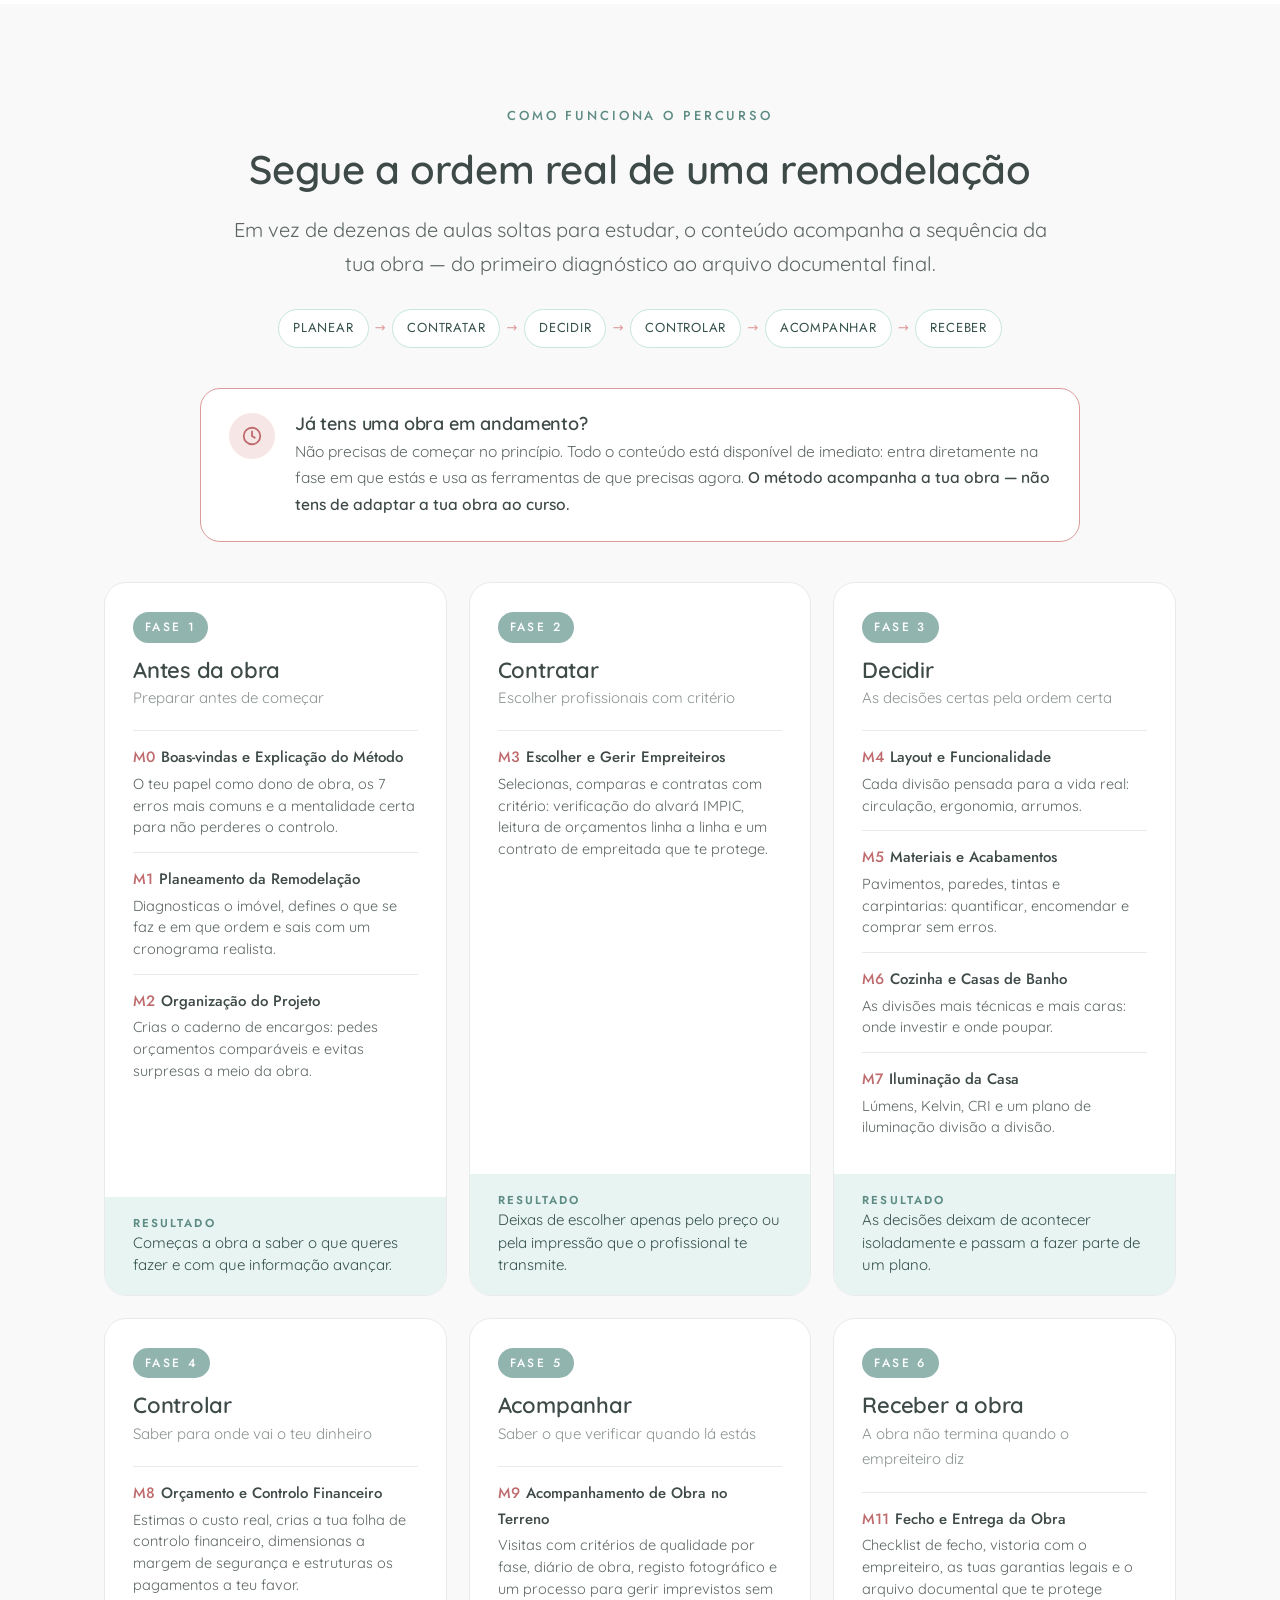
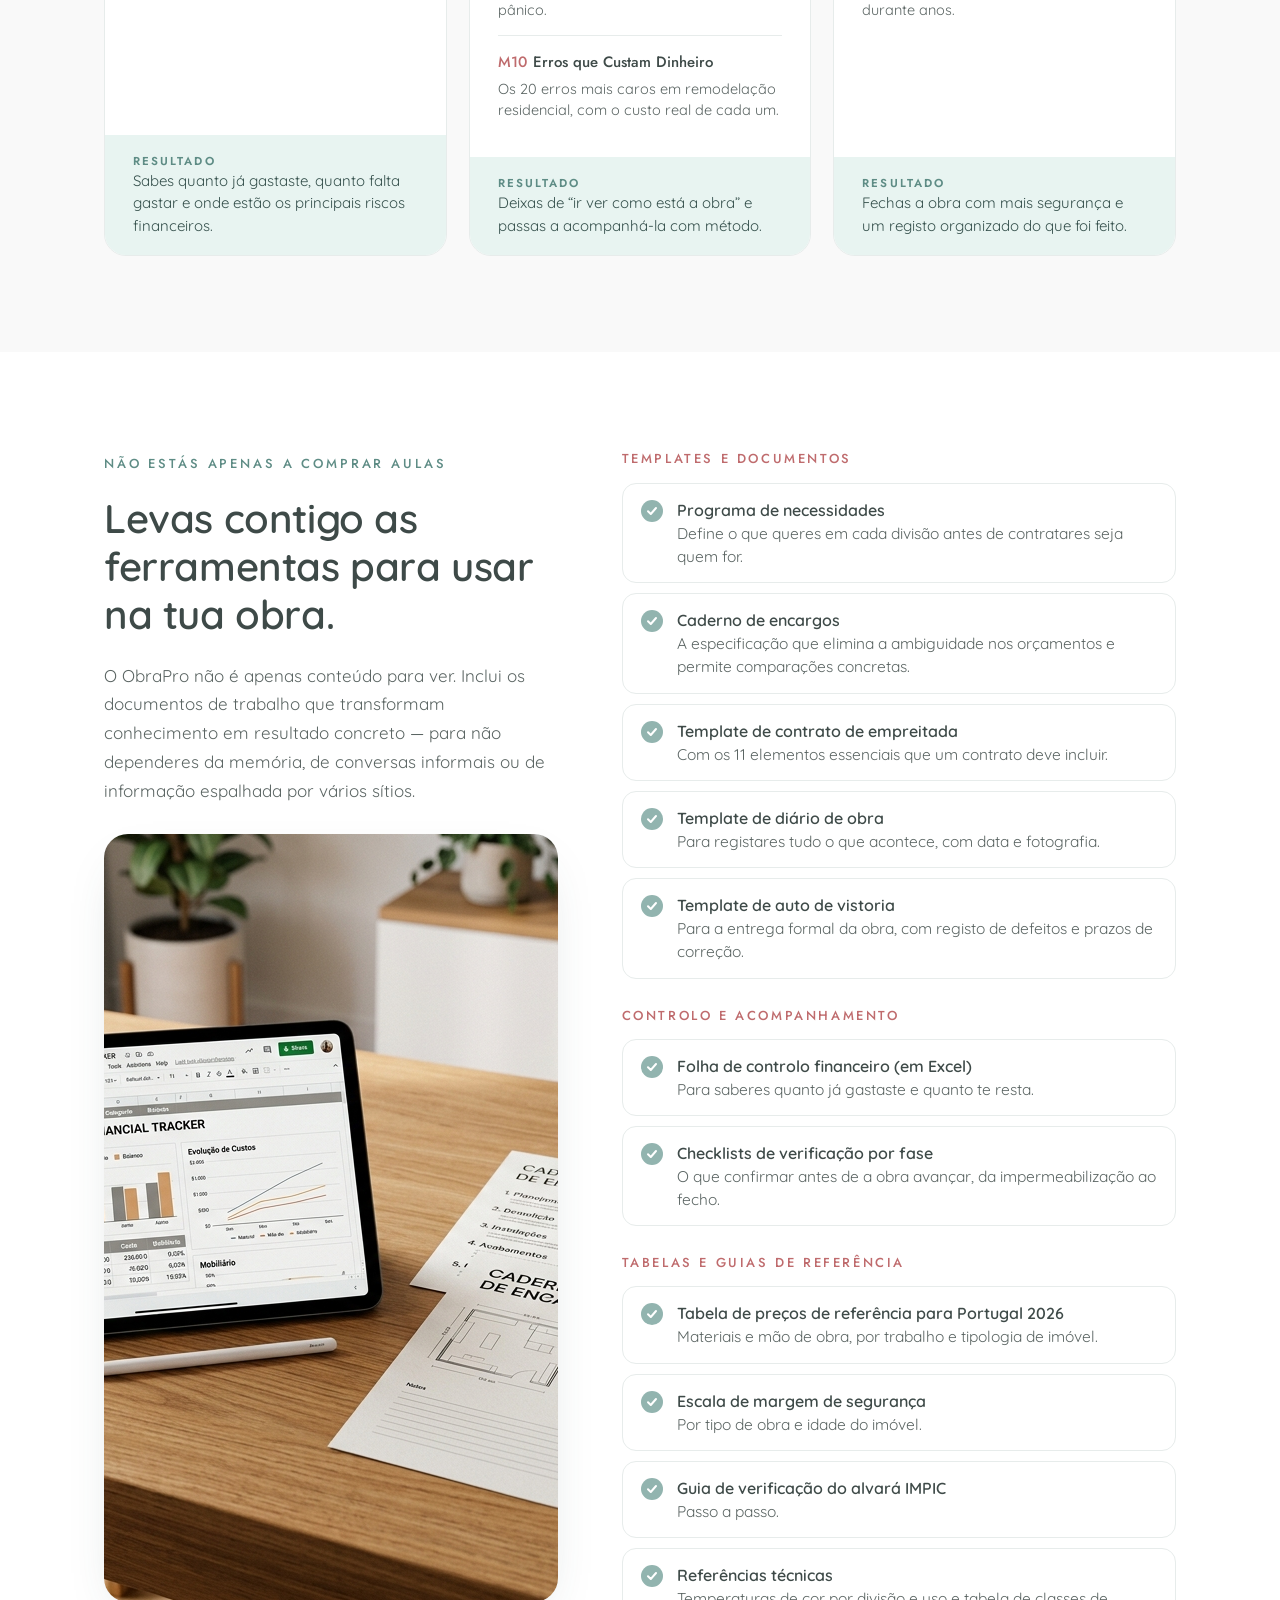
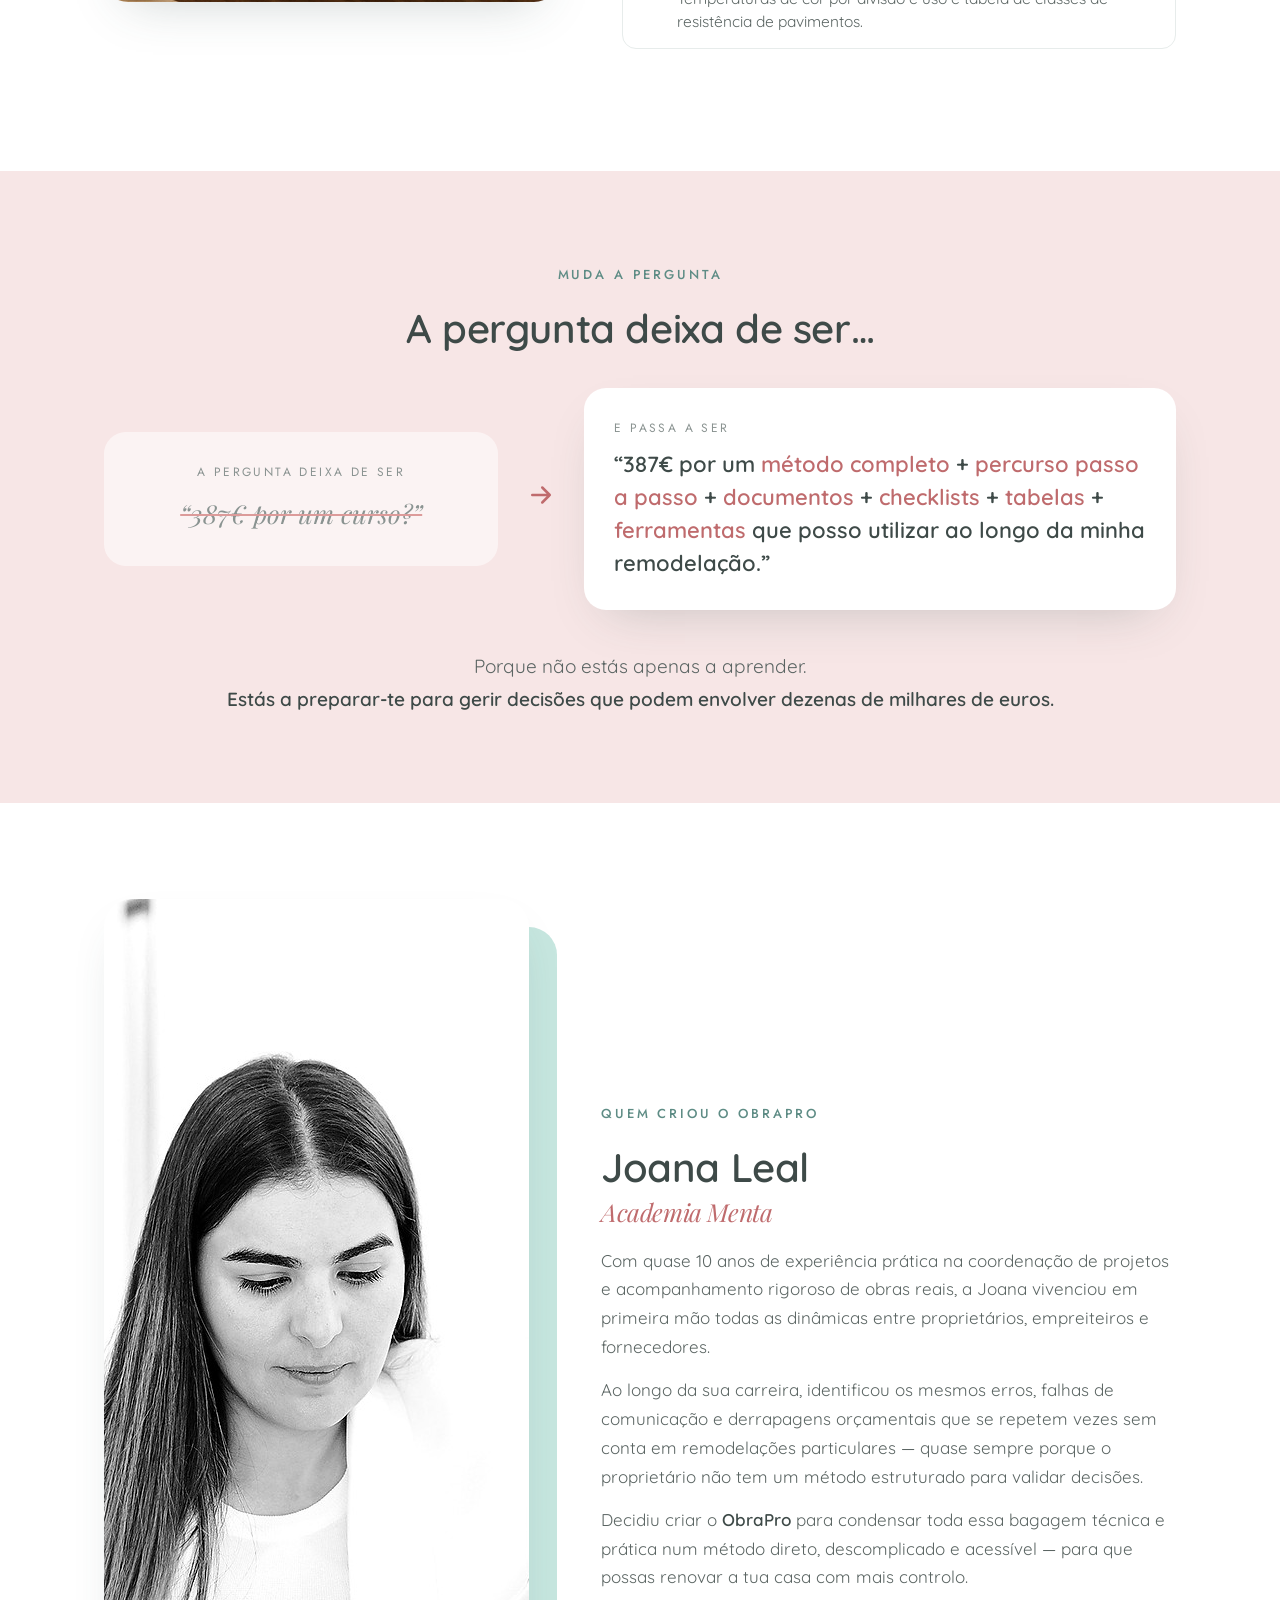
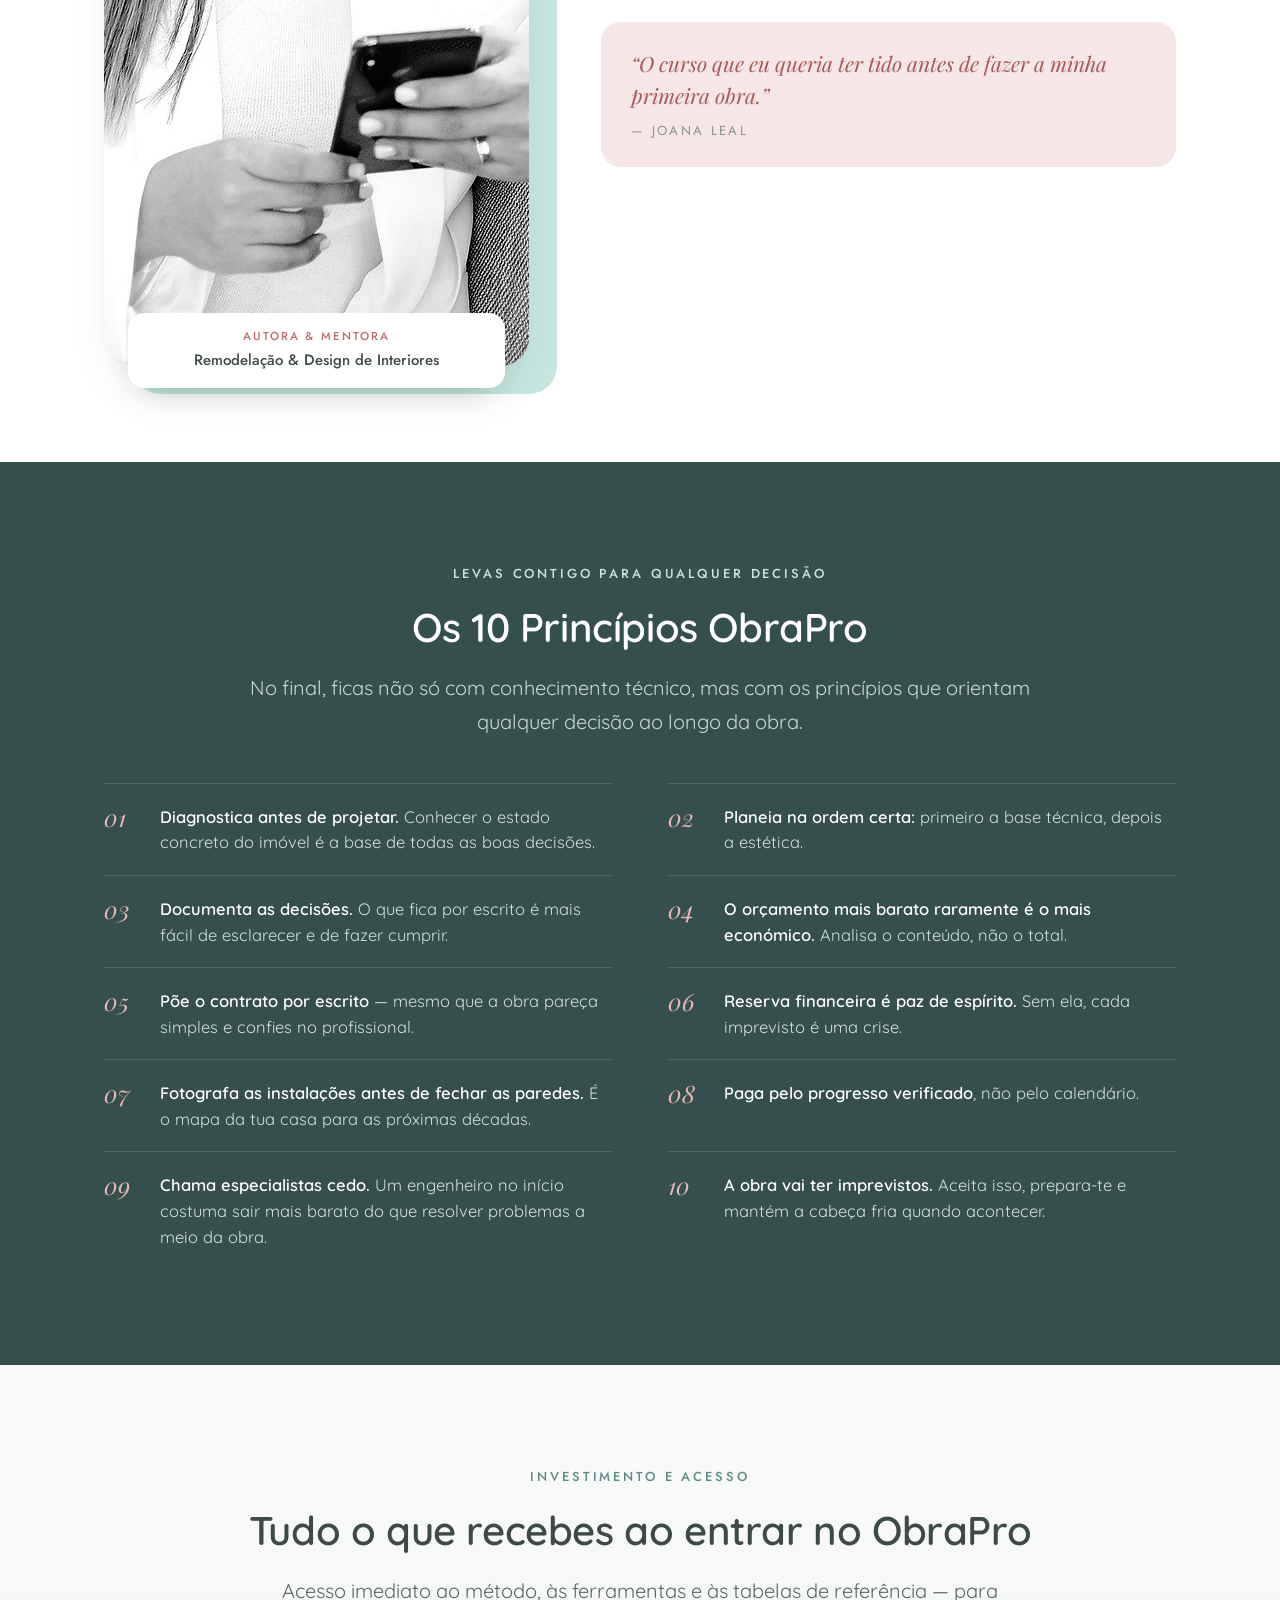
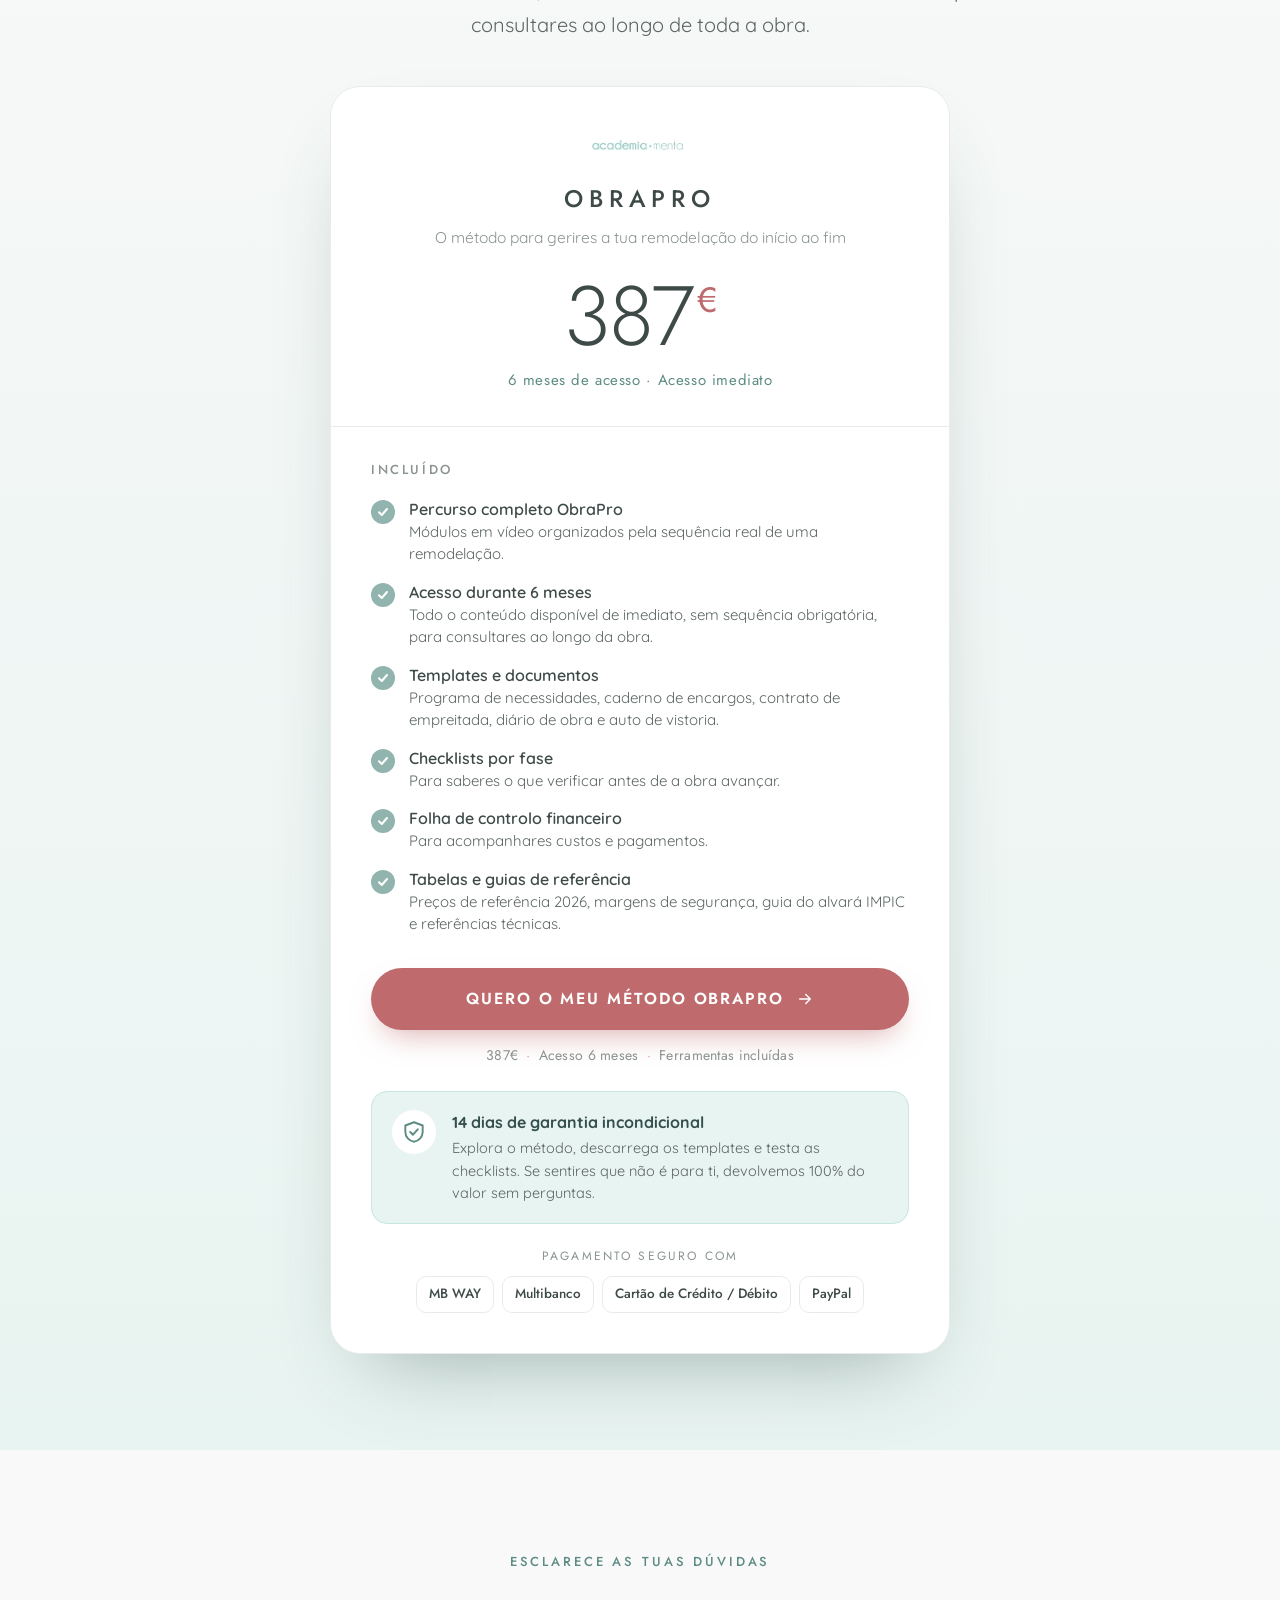
==== commit 477899b9: "Add files via upload" ====
--- a/index.html
+++ b/index.html
@@ -1,1404 +1,1034 @@
 <!DOCTYPE html>
-<html lang="pt">
+<html lang="pt-PT">
 <head>
-  <meta charset="UTF-8">
-  <meta name="viewport" content="width=device-width, initial-scale=1.0">
-  <title>OBRA PRO™ | Aprende a Gerir a Tua Remodelação com Controlo e Confiança</title>
-  <meta name="description" content="O método prático para quem vai remodelar uma casa e quer controlar decisões, orçamentos, profissionais e qualidade da obra — mesmo sem experiência em construção.">
-  <meta name="author" content="Joana Leal">
-  <meta name="robots" content="index, follow">
-
-  <!-- Open Graph / Meta -->
-  <meta property="og:type" content="website">
-  <meta property="og:title" content="OBRA PRO™ | O Método Prático para Donos de Obra">
-  <meta property="og:description" content="Não precisas de aprender a construir. Precisas de aprender a gerir quem constrói. Controla prazos, custos e qualidade na tua remodelação.">
-  <meta property="og:image" content="hero_renovation.jpg">
-
-  <!-- Favicon -->
-  <link rel="icon" type="image/svg+xml" href="data:image/svg+xml,<svg xmlns='http://www.w3.org/2000/svg' viewBox='0 0 24 24' fill='%23C85A32'><path d='M3 9.5L12 3l9 6.5V20a1 1 0 01-1 1H4a1 1 0 01-1-1V9.5z'/></svg>">
-
-  <!-- Google Fonts -->
-  <link rel="preconnect" href="https://fonts.googleapis.com">
-  <link rel="preconnect" href="https://fonts.gstatic.com" crossorigin>
-  <link href="https://fonts.googleapis.com/css2?family=Plus+Jakarta+Sans:ital,wght@0,300;0,400;0,500;0,600;0,700;0,800;1,400&family=Inter:wght@300;400;500;600;700&family=Newsreader:ital,opsz,wght@0,6..72,400;0,6..72,500;1,6..72,400;1,6..72,500&display=swap" rel="stylesheet">
-
-  <link rel="stylesheet" href="styles.css">
+<meta charset="UTF-8">
+<meta name="viewport" content="width=device-width, initial-scale=1">
+<title>ObraPro · Academia Menta</title>
+<meta name="description" content="ObraPro: o método completo para gerires a tua remodelação — decisões, orçamento, profissionais e qualidade da obra — mesmo sem perceberes nada de construção. Por Joana Leal, Academia Menta.">
+<link rel="preconnect" href="https://fonts.googleapis.com">
+<link rel="preconnect" href="https://fonts.gstatic.com" crossorigin>
+<link href="https://fonts.googleapis.com/css2?family=Quicksand:wght@300;400;500;600;700&family=Playfair+Display:ital,wght@1,400;1,500&family=Jost:wght@400;500;600&display=swap" rel="stylesheet">
+<style>
+:root{
+  /* Cores da marca Academia Menta */
+  --sage:#92B4AF;
+  --sage-deep:#5E8C85;
+  --sage-ink:#35504C;
+  --mint:#C6E6DF;
+  --mint-soft:#E8F4F1;
+  --blush:#E6B8B8;
+  --blush-soft:#F7E6E6;
+  --rose:#DC9B9A;
+  --rose-deep:#BF6B6D;
+  --rose-deeper:#A65A5C;
+  --mist:#D9E4E8;
+  --paper:#FFFFFF;
+  --paper-2:#F9F9F9;
+  --ink:#3E4A48;
+  --text:#5B6563;
+  --muted:#8A9391;
+  --line:#E7ECEB;
+
+  --f-body:'Quicksand',system-ui,sans-serif;
+  --f-accent:'Playfair Display',Georgia,serif;
+  --f-ui:'Jost','Futura',system-ui,sans-serif;
+
+  --wrap:1120px;
+  --radius:18px;
+  --shadow:0 20px 50px -24px rgba(53,80,76,.28);
+}
+*{box-sizing:border-box;margin:0;padding:0}
+html{scroll-behavior:smooth;-webkit-text-size-adjust:100%}
+body{background:var(--paper);color:var(--text);font-family:var(--f-body);font-size:17px;line-height:1.7;font-weight:400;overflow-x:hidden}
+img{max-width:100%;display:block}
+a{color:inherit}
+strong{color:var(--ink);font-weight:600}
+.wrap{max-width:var(--wrap);margin:0 auto;padding:0 24px}
+.narrow{max-width:820px;margin:0 auto}
+section{padding:96px 0}
+.center{text-align:center}
+.wrap>*,[class*="-grid"]>*{min-width:0}
+
+/* Tipografia */
+.kicker{font-family:var(--f-ui);font-size:13px;letter-spacing:.22em;text-transform:uppercase;color:var(--sage-deep);font-weight:500;display:inline-block;margin-bottom:18px}
+h1,h2,h3{color:var(--ink);font-weight:600;line-height:1.2;letter-spacing:-.01em}
+h1{font-size:clamp(29px,3.2vw,40px);font-weight:600}
+h2{font-size:clamp(28px,3.4vw,40px);margin-bottom:20px}
+h3{font-size:21px;margin-bottom:8px}
+.accent{font-family:var(--f-accent);font-style:italic;font-weight:400;color:var(--rose-deep)}
+.lead{font-size:clamp(18px,1.6vw,20px);color:var(--text)}
+p+p{margin-top:14px}
+
+/* Botões */
+.btn{display:inline-flex;align-items:center;justify-content:center;gap:12px;font-family:var(--f-ui);font-weight:600;font-size:16px;letter-spacing:.12em;text-transform:uppercase;text-decoration:none;color:#fff;background:var(--rose-deep);padding:20px 34px;border-radius:999px;border:0;cursor:pointer;box-shadow:0 14px 30px -12px rgba(191,107,109,.6);transition:transform .2s ease,background .2s ease,box-shadow .2s ease;text-align:center;line-height:1.35}
+.btn:hover{background:var(--rose-deeper);transform:translateY(-2px);box-shadow:0 18px 34px -12px rgba(166,90,92,.65)}
+.btn svg{flex:none;transition:transform .2s}
+.btn:hover svg{transform:translateX(4px)}
+.btn-block{width:100%}
+.cta-meta{font-family:var(--f-ui);font-size:14px;color:var(--muted);margin-top:14px;letter-spacing:.02em}
+.cta-meta span{white-space:nowrap}
+.cta-meta span+span:before{content:"·";margin:0 8px 0 0;color:var(--rose)}
+.cta-meta span+span{margin-left:4px}
+
+/* Header */
+.site-header{position:sticky;top:0;z-index:40;background:rgba(255,255,255,.94);backdrop-filter:saturate(160%) blur(10px);-webkit-backdrop-filter:saturate(160%) blur(10px);border-bottom:1px solid var(--line)}
+.site-header .wrap{display:flex;align-items:center;justify-content:space-between;height:74px;gap:20px}
+.brand{display:flex;align-items:center;gap:16px;text-decoration:none}
+.brand img{height:38px;width:auto;mix-blend-mode:multiply}
+.brand .sep{width:1px;height:26px;background:var(--line)}
+.brand .prod{font-family:var(--f-ui);font-weight:500;letter-spacing:.2em;font-size:14px;color:var(--ink);text-transform:uppercase}
+.nav{display:flex;gap:28px;font-family:var(--f-ui);font-size:15px}
+.nav a{text-decoration:none;color:var(--text)}
+.nav a:hover{color:var(--rose-deep)}
+.header-cta{padding:12px 22px;font-size:13px;box-shadow:none;white-space:nowrap}
+
+/* HERO */
+.hero{padding:36px 0 88px;background:linear-gradient(180deg,#fff 0%,var(--paper-2) 100%);position:relative;overflow:hidden}
+.hero:before{content:"";position:absolute;right:-180px;top:-160px;width:560px;height:560px;border-radius:50%;background:var(--mint-soft);z-index:0}
+.hero .wrap{position:relative;z-index:1;display:grid;grid-template-columns:1.3fr .7fr;gap:56px;align-items:center}
+.hero-eyebrow{display:inline-flex;align-items:center;gap:10px;margin-bottom:18px!important;background:var(--blush-soft);color:var(--rose-deeper);font-family:var(--f-ui);font-size:13px;font-weight:500;letter-spacing:.16em;text-transform:uppercase;padding:8px 16px;border-radius:999px;margin-bottom:24px}
+.hero-eyebrow i{width:7px;height:7px;border-radius:50%;background:var(--rose-deep);display:block}
+.hero h1 .accent{display:block;font-size:.66em;margin-top:10px;line-height:1.3}
+.hero .lead{margin:16px 0 16px;max-width:640px;font-size:18px}
+.hero-for{font-size:15.5px;color:var(--sage-ink);background:var(--mint-soft);border-left:3px solid var(--sage);padding:10px 16px;border-radius:0 12px 12px 0;margin-bottom:18px;max-width:640px;line-height:1.5}
+.hero-for b{font-family:var(--f-ui);font-weight:600;letter-spacing:.04em}
+.hero-gains{list-style:none;display:grid;gap:8px;margin-bottom:28px}
+.hero-gains li{display:flex;gap:12px;align-items:flex-start;color:var(--ink);font-weight:500}
+.tick{flex:none;width:24px;height:24px;border-radius:50%;background:var(--sage);display:grid;place-items:center;margin-top:3px}
+.tick svg{width:12px;height:12px}
+.hero-media{position:relative}
+.hero-media .photo{border-radius:28px;overflow:hidden;box-shadow:var(--shadow);aspect-ratio:4/5.4}
+.hero-media .photo img{width:100%;height:100%;object-fit:cover;object-position:42% 50%}
+.float{position:absolute;background:#fff;border-radius:16px;padding:14px 18px;box-shadow:0 16px 36px -16px rgba(53,80,76,.35);display:flex;gap:12px;align-items:center;font-family:var(--f-ui)}
+.float small{display:block;font-size:11px;letter-spacing:.16em;text-transform:uppercase;color:var(--muted)}
+.float b{font-weight:500;color:var(--ink);font-size:15px}
+.float .ic{width:38px;height:38px;border-radius:12px;display:grid;place-items:center;background:var(--mint-soft);flex:none}
+.float.f1{top:34px;left:-36px}
+.float.f2{bottom:40px;right:-24px}
+.float.f2 .ic{background:var(--blush-soft)}
+.by-joana{position:absolute;bottom:-30px;left:28px;display:flex;align-items:center;gap:14px;background:#fff;padding:9px 24px 9px 9px;border-radius:999px;box-shadow:0 14px 34px -14px rgba(53,80,76,.4);font-family:var(--f-ui);font-size:17px;font-weight:500;color:var(--ink);line-height:1.25}
+.by-joana img{width:54px;height:54px;border-radius:50%;object-fit:cover;object-position:50% 20%;border:2px solid var(--blush-soft)}
+.by-joana small{display:block;font-size:11.5px;font-weight:400;color:var(--rose-deep);letter-spacing:.14em;text-transform:uppercase}
+
+/* STORY — o telefonema */
+.story{background:var(--sage-ink);color:#DDE8E6;padding:110px 0}
+.story .wrap{display:grid;grid-template-columns:360px 1fr;gap:80px;align-items:center}
+.phone{width:300px;margin:0 auto;border-radius:46px;background:#1E2B29;padding:12px;box-shadow:0 40px 80px -30px rgba(0,0,0,.55),inset 0 0 0 2px #2F3F3C}
+.phone-screen{border-radius:36px;overflow:hidden;background:linear-gradient(170deg,#6E8F8A 0%,#3F5C58 55%,#2C413E 100%);height:560px;display:flex;flex-direction:column;align-items:center;padding:24px 22px 34px;color:#fff;position:relative}
+.phone-notch{width:110px;height:28px;background:#1E2B29;border-radius:0 0 18px 18px;position:absolute;top:0;left:50%;transform:translateX(-50%)}
+.phone-day{font-family:var(--f-ui);font-size:14px;letter-spacing:.06em;opacity:.8;margin-top:40px}
+.phone-time{font-family:var(--f-ui);font-weight:300;font-size:74px;line-height:1;letter-spacing:-.02em}
+.caller{margin-top:48px;text-align:center}
+.caller-avatar{width:84px;height:84px;border-radius:50%;background:rgba(255,255,255,.16);display:grid;place-items:center;margin:0 auto 14px;position:relative}
+.caller-avatar:before,.caller-avatar:after{content:"";position:absolute;inset:0;border-radius:50%;border:2px solid rgba(255,255,255,.35);animation:ring 2.2s ease-out infinite}
+.caller-avatar:after{animation-delay:1.1s}
+@keyframes ring{0%{transform:scale(1);opacity:.9}100%{transform:scale(1.7);opacity:0}}
+.caller-name{font-family:var(--f-ui);font-size:26px;font-weight:500}
+.caller-sub{font-size:14px;opacity:.75;margin-top:2px}
+.phone-actions{margin-top:auto;display:flex;justify-content:space-between;width:100%;padding:0 12px}
+.pa{text-align:center;font-family:var(--f-ui);font-size:13px;opacity:.95}
+.pa span{width:64px;height:64px;border-radius:50%;display:grid;place-items:center;margin-bottom:8px}
+.pa.decline span{background:#D9706F}
+.pa.accept span{background:#7DB59A;animation:shake 2.2s ease-in-out infinite}
+@keyframes shake{0%,70%,100%{transform:rotate(0)}74%{transform:rotate(-12deg)}78%{transform:rotate(12deg)}82%{transform:rotate(-10deg)}86%{transform:rotate(8deg)}90%{transform:rotate(0)}}
+.story-text .kicker{color:var(--mint)}
+.story-text h2{color:#fff;font-size:clamp(30px,3.6vw,44px)}
+.story-text p{font-size:18.5px;color:#D3E1DE}
+.story-text strong{color:#fff}
+.story-quote{margin:28px 0;padding:22px 26px;border-left:3px solid var(--blush);background:rgba(255,255,255,.06);border-radius:0 14px 14px 0;font-family:var(--f-accent);font-style:italic;font-size:20px;line-height:1.55;color:#fff}
+.story-punch{margin-top:30px;font-size:clamp(24px,2.6vw,30px)!important;color:#fff!important;font-weight:600;line-height:1.3}
+.story-punch .accent{color:var(--blush)}
+
+/* Porque acontece */
+.why{background:var(--paper-2)}
+.why-grid{display:grid;grid-template-columns:repeat(3,1fr);gap:24px;margin-top:48px}
+.card{background:#fff;border:1px solid var(--line);border-radius:var(--radius);padding:32px}
+.why .card .num{font-family:var(--f-accent);font-style:italic;font-size:44px;color:var(--rose);line-height:1;margin-bottom:14px}
+.why .card h3{font-size:19px}
+.why .card p{font-size:16px}
+.why-close{margin-top:48px;font-size:clamp(22px,2.4vw,28px);font-weight:600;color:var(--ink);line-height:1.35}
+
+/* O que é */
+.what .wrap{display:grid;grid-template-columns:1fr 1fr;gap:72px;align-items:start}
+.not-diy{display:grid;gap:10px;margin:26px 0 30px}
+.not-diy div{display:flex;gap:12px;align-items:center;color:var(--muted);font-size:16px}
+.not-diy svg{flex:none}
+.manifest{font-size:clamp(24px,2.6vw,30px);line-height:1.3;color:var(--ink);font-weight:600}
+.manifest .accent{display:block}
+.gap-box{background:var(--mist);border-radius:24px;padding:40px}
+.gap-box h3{font-size:22px;margin-bottom:22px}
+.gap-list{list-style:none;display:grid;gap:10px}
+.gap-list li{display:flex;gap:14px;align-items:center;background:#fff;border-radius:14px;padding:14px 18px;color:var(--ink);font-weight:500;font-size:16.5px;line-height:1.5}
+.gap-list li .tick{margin-top:0}
+.gap-list li b{flex:none;width:28px;height:28px;border-radius:50%;background:var(--blush-soft);color:var(--rose-deeper);font-family:var(--f-ui);font-weight:600;font-size:14px;display:grid;place-items:center}
+.gap-close{margin-top:24px;font-weight:600;color:var(--sage-ink);font-size:18px}
+.rule-banner{margin-top:72px;text-align:center;background:var(--blush-soft);border-radius:24px;padding:40px 28px}
+.rule-banner p{font-family:var(--f-accent);font-style:italic;font-size:clamp(22px,2.6vw,30px);color:var(--rose-deeper);line-height:1.4}
+.rule-banner small{display:block;font-family:var(--f-ui);font-size:13px;letter-spacing:.2em;text-transform:uppercase;color:var(--muted);margin-bottom:10px}
+
+/* Para quem */
+.who{background:var(--mint-soft)}
+.who-grid{display:grid;grid-template-columns:1.35fr 1fr;gap:24px;margin-top:44px}
+.who .card{padding:38px}
+.who .card h3{display:flex;align-items:center;gap:12px;font-size:22px;margin-bottom:22px}
+.who-list{list-style:none;display:grid;gap:14px}
+.who-list li{display:flex;gap:14px;align-items:flex-start;font-size:16.5px;line-height:1.55}
+.who-list li .tick{margin-top:1px}
+.x{flex:none;width:24px;height:24px;border-radius:50%;background:var(--blush-soft);display:grid;place-items:center;margin-top:1px}
+.who .card.no{background:rgba(255,255,255,.6)}
+.who-foot{margin-top:40px;text-align:center}
+.who-foot p{margin-bottom:24px;color:var(--ink);font-weight:500}
+
+/* 3 funções */
+.roles-grid{display:grid;grid-template-columns:repeat(3,1fr);gap:24px;margin-top:48px}
+.role{border-radius:24px;padding:38px 32px;position:relative;overflow:hidden}
+.role:nth-child(1){background:var(--mint-soft)}
+.role:nth-child(2){background:var(--blush-soft)}
+.role:nth-child(3){background:var(--mist)}
+.role .ic{width:56px;height:56px;border-radius:16px;background:#fff;display:grid;place-items:center;margin-bottom:22px}
+.role h3{font-family:var(--f-ui);font-weight:500;letter-spacing:.2em;text-transform:uppercase;font-size:17px;margin-bottom:12px}
+.role p{font-size:16px}
+
+/* Antes/Depois */
+.ba{background:var(--paper-2)}
+.ba-table{margin-top:48px;display:grid;gap:14px}
+.ba-row{display:grid;grid-template-columns:180px 1fr 44px 1fr;gap:0;align-items:stretch;background:#fff;border:1px solid var(--line);border-radius:18px;overflow:hidden}
+.ba-row>div{padding:22px 24px;font-size:16px;line-height:1.55}
+.ba-topic{font-family:var(--f-ui);font-weight:500;color:var(--ink);letter-spacing:.06em;background:var(--paper-2);display:flex;align-items:center}
+.ba-before{color:var(--muted)}
+.ba-arrow{display:grid;place-items:center;padding:0!important}
+.ba-after{color:var(--ink);font-weight:500;background:linear-gradient(90deg,#fff,var(--mint-soft))}
+.ba-head{display:grid;grid-template-columns:180px 1fr 44px 1fr;font-family:var(--f-ui);font-size:12.5px;letter-spacing:.2em;text-transform:uppercase;padding:0 0 4px}
+.ba-head div{padding:0 24px}
+.ba-head .b{color:var(--rose-deep)}
+.ba-head .a{color:var(--sage-deep)}
+.ba-note{margin-top:44px;text-align:center}
+.ba-note p{font-size:clamp(20px,2.2vw,24px);color:var(--ink);font-weight:600;line-height:1.4}
+
+/* 7 erros */
+.errors-grid{display:grid;grid-template-columns:repeat(2,1fr);gap:20px;margin-top:48px}
+.err{background:#fff;border:1px solid var(--line);border-radius:20px;padding:30px 30px 26px;display:flex;flex-direction:column}
+.err-top{display:flex;gap:18px;align-items:baseline;margin-bottom:10px}
+.err-n{font-family:var(--f-accent);font-style:italic;font-size:34px;color:var(--rose);line-height:1;flex:none}
+.err h3{font-size:19px;margin:0}
+.err p{font-size:15.5px}
+.err .fix{margin-top:auto;padding-top:16px}
+.err .fix div{background:var(--mint-soft);border-radius:12px;padding:12px 16px;font-size:15px;color:var(--sage-ink);line-height:1.5}
+.err .fix b{font-family:var(--f-ui);font-size:11.5px;letter-spacing:.18em;text-transform:uppercase;display:block;color:var(--sage-deep);font-weight:600;margin-bottom:2px}
+.err.wide{grid-column:1/-1}
+.cost-strip{margin-top:48px;background:var(--sage-ink);color:#fff;border-radius:24px;padding:40px;display:grid;grid-template-columns:1fr auto 1fr;gap:32px;align-items:center;text-align:center}
+.cost-strip .val{font-family:var(--f-ui);font-weight:300;font-size:clamp(36px,4.4vw,54px);line-height:1}
+.cost-strip .lbl{font-size:15px;color:#C8D8D5;margin-top:8px}
+.cost-strip .vs{font-family:var(--f-accent);font-style:italic;font-size:22px;color:var(--blush)}
+.cost-strip .val.bad{color:var(--blush)}
+.center-cta{margin-top:48px;text-align:center}
+
+/* Percurso */
+.path{background:var(--paper-2)}
+.path-flow{display:flex;flex-wrap:wrap;justify-content:center;gap:6px;margin:28px -40px 20px;font-family:var(--f-ui);font-size:13px;letter-spacing:.06em;text-transform:uppercase;color:var(--sage-ink)}
+.path-flow span{background:#fff;border:1px solid var(--mint);padding:7px 14px;border-radius:999px}
+.path-flow i{color:var(--rose);font-style:normal;align-self:center}
+.inprogress{display:flex;gap:20px;align-items:flex-start;background:#fff;border:1.5px solid var(--rose);border-radius:20px;padding:24px 28px;margin:40px auto 40px;max-width:880px}
+.inprogress .ic{flex:none;width:46px;height:46px;border-radius:50%;background:var(--blush-soft);display:grid;place-items:center}
+.inprogress h3{font-size:18px;margin-bottom:4px}
+.inprogress p{font-size:15.5px}
+.phases{display:grid;grid-template-columns:repeat(3,1fr);gap:22px}
+.phase{background:#fff;border:1px solid var(--line);border-radius:22px;display:flex;flex-direction:column;overflow:hidden}
+.phase-head{padding:28px 28px 20px}
+.phase-tag{display:inline-block;font-family:var(--f-ui);font-size:12px;letter-spacing:.2em;text-transform:uppercase;font-weight:500;color:#fff;background:var(--sage);padding:5px 12px;border-radius:999px;margin-bottom:14px}
+.phase h3{font-size:22px;margin-bottom:2px}
+.phase-sub{font-size:15px;color:var(--muted)}
+.phase-body{padding:0 28px 22px;flex:1}
+.mod{padding:14px 0;border-top:1px solid var(--line)}
+.mod b{display:block;font-family:var(--f-ui);font-weight:500;font-size:15px;color:var(--ink)}
+.mod b em{font-style:normal;color:var(--rose-deep);margin-right:6px}
+.mod span{font-size:14.5px;line-height:1.5;display:block;margin-top:2px}
+.phase-res{background:var(--mint-soft);padding:18px 28px;font-size:15px;color:var(--sage-ink);line-height:1.5}
+.phase-res b{display:block;font-family:var(--f-ui);font-size:11.5px;letter-spacing:.18em;text-transform:uppercase;color:var(--sage-deep);font-weight:600}
+
+/* Ferramentas */
+.tools .wrap{display:grid;grid-template-columns:.9fr 1.1fr;gap:64px;align-items:start}
+.tools-media{position:relative}
+.tools-media img{border-radius:24px;box-shadow:var(--shadow);aspect-ratio:4/3.3;object-fit:cover;width:100%}
+.tools-media p{margin-top:24px}
+.tool-group{margin-bottom:26px}
+.tool-group h4{font-family:var(--f-ui);font-size:13px;letter-spacing:.2em;text-transform:uppercase;color:var(--rose-deep);font-weight:500;margin-bottom:12px}
+.tool-list{list-style:none;display:grid;gap:10px}
+.tool-list li{display:flex;gap:14px;align-items:flex-start;background:#fff;border:1px solid var(--line);border-radius:14px;padding:14px 18px;font-size:15.5px;line-height:1.5}
+.tool-list li b{display:block;color:var(--ink);font-weight:600;font-size:16px}
+.tool-list .tick{width:22px;height:22px;margin-top:2px}
+
+/* Reenquadramento de preço */
+.reframe{background:var(--blush-soft);padding:88px 0}
+.reframe-grid{display:grid;grid-template-columns:1fr auto 1.5fr;gap:28px;align-items:center;margin-top:36px}
+.q-old,.q-new{border-radius:22px;padding:30px}
+.q-old{background:rgba(255,255,255,.55);text-align:center}
+.q-old small,.q-new small{display:block;font-family:var(--f-ui);font-size:12px;letter-spacing:.2em;text-transform:uppercase;color:var(--muted);margin-bottom:10px}
+.q-old p{font-family:var(--f-accent);font-style:italic;font-size:26px;color:var(--muted);text-decoration:line-through;text-decoration-color:var(--rose);text-decoration-thickness:2px}
+.q-new{background:#fff;box-shadow:var(--shadow)}
+.q-new p{font-size:clamp(19px,1.8vw,22px);font-weight:600;color:var(--ink);line-height:1.5}
+.q-new p em{font-style:normal;color:var(--rose-deep)}
+.reframe-foot{margin-top:40px;text-align:center;font-size:19px}
+
+/* Joana */
+.joana .wrap{display:grid;grid-template-columns:.85fr 1.15fr;gap:72px;align-items:center}
+.joana-photo{position:relative}
+.joana-photo img{border-radius:28px;aspect-ratio:4/5;object-fit:cover;object-position:50% 30%;width:100%;box-shadow:var(--shadow)}
+.joana-photo:before{content:"";position:absolute;inset:28px -28px -28px 28px;border-radius:28px;background:var(--mint);z-index:-1}
+.joana h2 .accent{display:block;font-size:.62em;margin-top:6px}
+.joana-badge{position:absolute;left:24px;right:24px;bottom:-22px;background:#fff;border-radius:16px;padding:14px 18px;text-align:center;box-shadow:0 16px 36px -16px rgba(53,80,76,.35);font-family:var(--f-ui);font-weight:500;color:var(--ink);font-size:15px}
+.joana-badge small{display:block;font-size:11.5px;letter-spacing:.18em;text-transform:uppercase;color:var(--rose-deep);margin-bottom:2px}
+.joana-quote{margin-top:30px;padding:26px 30px;background:var(--blush-soft);border-radius:20px;font-family:var(--f-accent);font-style:italic;font-size:21px;line-height:1.5;color:var(--rose-deeper)}
+.joana-quote cite{display:block;margin-top:10px;font-family:var(--f-ui);font-style:normal;font-size:13px;letter-spacing:.18em;text-transform:uppercase;color:var(--muted)}
+
+/* Marcadores de conteúdo a preencher */
+.todo{border:2px dashed var(--rose);background:repeating-linear-gradient(135deg,#fff,#fff 12px,#FDF5F5 12px,#FDF5F5 24px);border-radius:16px;padding:22px 24px;color:var(--rose-deeper);font-size:15px;line-height:1.6}
+.todo b{display:block;font-family:var(--f-ui);font-size:12px;letter-spacing:.2em;text-transform:uppercase;margin-bottom:6px;color:var(--rose-deeper)}
+
+/* Princípios */
+.principles{background:var(--sage-ink);color:#D3E1DE}
+.principles h2{color:#fff}
+.principles .kicker{color:var(--mint)}
+.pr-grid{display:grid;grid-template-columns:repeat(2,1fr);gap:0 56px;margin-top:44px;counter-reset:pr}
+.pr{display:flex;gap:20px;padding:20px 0;border-top:1px solid rgba(255,255,255,.12);font-size:16.5px;line-height:1.55}
+.pr:before{counter-increment:pr;content:counter(pr,decimal-leading-zero);font-family:var(--f-accent);font-style:italic;color:var(--blush);font-size:24px;line-height:1.1;flex:none;width:36px}
+.pr b{color:#fff;font-weight:600}
+
+/* Oferta */
+.offer{background:linear-gradient(180deg,var(--paper-2),var(--mint-soft))}
+.offer-card{max-width:620px;margin:44px auto 0;background:#fff;border-radius:30px;box-shadow:0 40px 80px -40px rgba(53,80,76,.45);overflow:hidden;border:1px solid var(--line)}
+.offer-top{padding:44px 40px 32px;text-align:center;border-bottom:1px solid var(--line)}
+.offer-top img{height:30px;width:auto;margin:0 auto 18px;mix-blend-mode:multiply}
+.offer-name{font-family:var(--f-ui);font-weight:500;letter-spacing:.24em;text-transform:uppercase;font-size:24px;color:var(--ink)}
+.offer-desc{font-size:15.5px;color:var(--muted);margin-top:4px}
+.price{margin-top:24px;font-family:var(--f-ui);font-weight:300;font-size:84px;line-height:1;color:var(--ink);letter-spacing:-.02em}
+.price sup{font-size:.42em;vertical-align:.95em;margin-left:4px;color:var(--rose-deep);font-weight:400}
+.price-sub{margin-top:10px;font-family:var(--f-ui);font-size:15px;color:var(--sage-deep);letter-spacing:.04em}
+.offer-body{padding:32px 40px}
+.offer-body h4{font-family:var(--f-ui);font-size:13px;letter-spacing:.2em;text-transform:uppercase;color:var(--muted);font-weight:500;margin-bottom:16px}
+.inc{list-style:none;display:grid;gap:14px}
+.inc li{display:flex;gap:14px;align-items:flex-start;font-size:15px;line-height:1.5}
+.inc li b{display:block;font-size:16px;color:var(--ink);font-weight:600}
+.offer-foot{padding:0 40px 40px}
+.guarantee{margin-top:24px;display:flex;gap:16px;align-items:flex-start;background:var(--mint-soft);border:1px solid var(--mint);border-radius:16px;padding:18px 20px;font-size:14.5px;line-height:1.55}
+.guarantee b{display:block;font-size:16px;color:var(--sage-ink);font-weight:700;margin-bottom:2px}
+.g-ic{flex:none;width:44px;height:44px;border-radius:50%;background:#fff;display:grid;place-items:center}
+.pay{margin-top:22px;text-align:center}
+.pay small{display:block;font-family:var(--f-ui);font-size:12px;letter-spacing:.18em;text-transform:uppercase;color:var(--muted);margin-bottom:10px}
+.pay div{display:flex;flex-wrap:wrap;justify-content:center;gap:8px}
+.pay span{font-family:var(--f-ui);font-weight:500;font-size:13.5px;color:var(--ink);border:1px solid var(--line);border-radius:10px;padding:6px 12px;background:#fff}
+
+/* Custo de decidir mal */
+.bad-grid{display:grid;grid-template-columns:repeat(3,1fr);gap:14px;margin-top:40px}
+.bad-grid div{display:flex;gap:12px;align-items:center;background:var(--paper-2);border-radius:14px;padding:16px 18px;font-size:15.5px;color:var(--ink);font-weight:500;line-height:1.4}
+.bad-close{margin-top:40px}
+.bad-close p{font-size:17px}
+.bad-close p.big{font-size:clamp(20px,2.2vw,24px);font-weight:600;color:var(--ink);line-height:1.4;margin-top:6px}
+
+/* FAQ */
+.faq{background:var(--paper-2)}
+.faq-list{max-width:820px;margin:44px auto 0;display:grid;gap:12px}
+details{background:#fff;border:1px solid var(--line);border-radius:16px;overflow:hidden}
+details[open]{border-color:var(--sage)}
+summary{list-style:none;cursor:pointer;padding:22px 26px;display:flex;justify-content:space-between;gap:20px;align-items:center;font-weight:600;color:var(--ink);font-size:17px;line-height:1.45}
+summary::-webkit-details-marker{display:none}
+summary .pm{flex:none;width:30px;height:30px;border-radius:50%;background:var(--mint-soft);display:grid;place-items:center;transition:transform .25s}
+details[open] summary .pm{transform:rotate(45deg);background:var(--blush-soft)}
+details .ans{padding:0 26px 24px;font-size:16px}
+
+/* Final */
+.final{background:var(--sage-ink);color:#D3E1DE;text-align:center;padding:110px 0}
+.final h2{color:#fff;font-size:clamp(30px,3.8vw,46px);max-width:820px;margin:0 auto 22px}
+.final .pre{font-size:18px;color:#B9CCC8}
+.final-has{display:flex;flex-wrap:wrap;justify-content:center;gap:10px;margin:34px 0}
+.final-has span{border:1px solid rgba(255,255,255,.2);border-radius:999px;padding:9px 18px;font-size:15px;color:#fff}
+.final-trio{font-family:var(--f-accent);font-style:italic;font-size:clamp(20px,2.3vw,26px);color:var(--blush);margin:8px 0 40px}
+.final .cta-meta{color:#A9BFBB}
+
+/* Rodapé (estilo do site Menta) */
+footer{background:var(--sage);color:#fff;padding:64px 0 36px}
+.foot-grid{display:grid;grid-template-columns:1fr 1fr;gap:40px;align-items:center}
+.foot-hello{font-size:clamp(24px,2.4vw,30px);font-weight:400;line-height:1.35}
+.foot-contact{font-size:18px;line-height:1.8}
+.foot-contact a{text-decoration:none}
+.foot-contact small{display:block;font-size:13px;opacity:.85;line-height:1.3}
+.foot-legal{margin-top:44px;text-align:center;font-family:var(--f-ui);font-size:13px;color:#4F6B67;font-weight:400}
+
+/* CTA fixa (mobile) */
+.sticky-cta{position:fixed;left:0;right:0;bottom:0;z-index:50;background:#fff;border-top:1px solid var(--line);padding:12px 16px calc(12px + env(safe-area-inset-bottom));display:none;align-items:center;gap:14px;box-shadow:0 -12px 30px -18px rgba(53,80,76,.4);transform:translateY(110%);transition:transform .3s ease}
+.sticky-cta.show{transform:none}
+.sticky-cta .p{font-family:var(--f-ui);line-height:1.2;flex:none}
+.sticky-cta .p b{display:block;font-weight:500;font-size:22px;color:var(--ink)}
+.sticky-cta .p small{font-size:12px;color:var(--muted)}
+.sticky-cta .btn{flex:1;padding:15px 16px;font-size:13px;letter-spacing:.1em}
+
+@media (max-width:420px){
+  .guarantee{flex-direction:column;align-items:center;text-align:center}
+  .header-cta{padding:10px 14px;font-size:11.5px;letter-spacing:.08em}
+  .brand img{height:22px}
+}
+/* Revelação suave */
+.reveal{opacity:0;transform:translateY(18px);transition:opacity .7s ease,transform .7s ease}
+.reveal.in{opacity:1;transform:none}
+@media (prefers-reduced-motion:reduce){.reveal{opacity:1;transform:none;transition:none}.caller-avatar:before,.caller-avatar:after,.pa.accept span{animation:none}html{scroll-behavior:auto}}
+
+/* Responsivo */
+@media (max-width:1024px){
+  .nav{display:none}
+  .hero .wrap,.story .wrap,.what .wrap,.tools .wrap,.joana .wrap{grid-template-columns:1fr;gap:48px}
+  .hero-media{max-width:520px;margin:0 auto;width:100%}
+  .float.f1{left:-10px}.float.f2{right:-10px}
+  .story .wrap{gap:56px}
+  .story-text{order:-1}
+  .tools-media{position:static}
+  .phases{grid-template-columns:repeat(2,1fr)}
+  .joana-photo{max-width:440px;margin:0 auto 20px}
+}
+@media (max-width:760px){
+  body{font-size:16.5px}
+  .path-flow{margin:24px 0 16px}
+  section{padding:72px 0}
+  .wrap{padding:0 16px}
+  .site-header .wrap{height:64px}
+  .brand img{height:26px}
+  .brand .sep,.brand .prod{display:none}
+  .header-cta{padding:10px 16px;font-size:12px}
+  .hero{padding:40px 0 72px}
+  .hero-media .photo{aspect-ratio:4/3.4}
+  .float{padding:10px 14px}
+  .float .ic{width:32px;height:32px}
+  .float b{font-size:13.5px}
+  .float.f1{top:16px;left:10px}
+  .float.f2{bottom:36px;right:10px}
+  .btn{padding:18px 22px;font-size:14px;letter-spacing:.08em;width:100%}
+  .btn.header-cta{width:auto;padding:11px 16px;font-size:12px;letter-spacing:.08em}
+  .story{padding:80px 0}
+  .phone{width:260px}
+  .phone-screen{height:480px}
+  .phone-time{font-size:62px}
+  .why-grid,.roles-grid,.who-grid,.errors-grid,.phases,.bad-grid,.pr-grid{grid-template-columns:1fr}
+  .ba-head{display:none}
+  .ba-row{grid-template-columns:1fr}
+  .ba-row>div{padding:16px 20px}
+  .ba-topic{padding:12px 20px!important}
+  .ba-before:before{content:"Antes · ";font-family:var(--f-ui);font-size:12px;letter-spacing:.14em;text-transform:uppercase;color:var(--rose-deep)}
+  .ba-after:before{content:"Depois · ";font-family:var(--f-ui);font-size:12px;letter-spacing:.14em;text-transform:uppercase;color:var(--sage-deep)}
+  .ba-arrow{display:none!important}
+  .cost-strip{grid-template-columns:1fr;padding:32px 22px;gap:18px}
+  .reframe-grid{grid-template-columns:1fr}
+  .reframe-grid .arrow{transform:rotate(90deg);justify-self:center}
+  .gap-box{padding:26px 20px}
+  .card,.who .card{padding:26px 22px}
+  .err{padding:24px 22px}
+  .inprogress{flex-direction:column;padding:22px}
+  .offer-top{padding:34px 22px 26px}
+  .offer-body,.offer-foot{padding-left:22px;padding-right:22px}
+  .price{font-size:68px}
+  .foot-grid{grid-template-columns:1fr;text-align:center}
+  .sticky-cta{display:flex}
+  .joana-photo:before{inset:16px -12px -16px 12px}
+  .joana-photo{margin-right:12px}
+  footer{padding-bottom:110px}
+  summary{padding:18px 20px;font-size:16px}
+  details .ans{padding:0 20px 20px}
+}
+</style>
 </head>
 <body>
 
-  <!-- Top Announcement Bar -->
-  <div class="top-bar">
-    <div class="container top-bar-content">
-      <span class="badge-pill">Inscrições Abertas</span>
-      <p>Acesso imediato ao percurso completo de 6 fases e todas as ferramentas de gestão de obra.</p>
-      <a href="#investimento" class="top-bar-link">Garantir Vaga &rarr;</a>
-    </div>
-  </div>
-
-  <!-- Navigation Header -->
-  <header class="site-header" id="site-header">
-    <div class="container header-container">
-      <a href="#" class="brand-logo" aria-label="OBRA PRO Home">
-        <span class="logo-symbol">
-          <svg width="24" height="24" viewBox="0 0 24 24" fill="none" stroke="currentColor" stroke-width="2" stroke-linecap="round" stroke-linejoin="round">
-            <path d="m3 9 9-7 9 7v11a2 2 0 0 1-2 2H5a2 2 0 0 1-2-2z"/>
-            <polyline points="9 22 9 12 15 12 15 22"/>
-          </svg>
-        </span>
-        <div class="brand-text">
-          <span class="brand-name">OBRA PRO<span class="brand-accent">.</span></span>
-          <span class="brand-sub">por Joana Leal</span>
+<!-- ===================== HEADER ===================== -->
+<header class="site-header">
+  <div class="wrap">
+    <a href="#topo" class="brand" aria-label="Academia Menta · ObraPro">
+      <img src="assets/Logotipo.png" alt="academia menta" width="275" height="74">
+      <span class="sep"></span>
+      <span class="prod">ObraPro</span>
+    </a>
+    <a href="#inscricao" class="btn header-cta">Quero entrar</a>
+  </div>
+</header>
+
+<main id="topo">
+
+<!-- ===================== HERO (1.º fold) ===================== -->
+<section class="hero">
+  <div class="wrap">
+    <div class="hero-copy">
+      <span class="hero-eyebrow"><i></i>Vais remodelar uma casa?</span>
+      <h1>Evita os erros de remodelação que podem custar milhares de euros
+        <span class="accent">— mesmo que não percebas nada de construção.</span></h1>
+      <p class="lead">O <strong>ObraPro</strong> é o método passo a passo para planeares, contratares e acompanhares a tua obra, com ferramentas prontas a usar.</p>
+
+      <p class="hero-for"><b>Para ti se:</b> compraste casa · vais fazer a primeira obra · já tens a obra em andamento</p>
+
+      <ul class="hero-gains">
+        <li><span class="tick"><svg viewBox="0 0 12 12" fill="none"><path d="M2 6.2 4.8 9 10 3" stroke="#fff" stroke-width="2" stroke-linecap="round" stroke-linejoin="round"/></svg></span>Avalias se um orçamento está completo e comparas empreiteiros com critério</li>
+        <li><span class="tick"><svg viewBox="0 0 12 12" fill="none"><path d="M2 6.2 4.8 9 10 3" stroke="#fff" stroke-width="2" stroke-linecap="round" stroke-linejoin="round"/></svg></span>Sabes o que verificar em cada fase, antes de a obra avançar</li>
+        <li><span class="tick"><svg viewBox="0 0 12 12" fill="none"><path d="M2 6.2 4.8 9 10 3" stroke="#fff" stroke-width="2" stroke-linecap="round" stroke-linejoin="round"/></svg></span>Controlas pagamentos e orçamento, do início à entrega</li>
+      </ul>
+
+      <a href="#inscricao" class="btn">Quero gerir a minha obra sem perder dinheiro
+        <svg width="18" height="18" viewBox="0 0 24 24" fill="none"><path d="M5 12h14M13 6l6 6-6 6" stroke="currentColor" stroke-width="2" stroke-linecap="round" stroke-linejoin="round"/></svg></a>
+      <p class="cta-meta"><span>Acesso imediato</span> <span>6 meses de acesso</span> <span>Garantia de 14 dias</span></p>
+    </div>
+
+    <div class="hero-media">
+      <div class="photo"><img src="assets/hero_renovation.jpg" alt="Sala remodelada com plantas de obra, fita métrica e escalímetro sobre a mesa" width="1376" height="768"></div>
+      <div class="float f1">
+        <span class="ic"><svg width="18" height="18" viewBox="0 0 24 24" fill="none"><path d="M9 11l3 3 8-8M20 12v7a2 2 0 0 1-2 2H6a2 2 0 0 1-2-2V5a2 2 0 0 1 2-2h9" stroke="#5E8C85" stroke-width="2" stroke-linecap="round" stroke-linejoin="round"/></svg></span>
+        <span><small>Incluído</small><b>Checklists por fase</b></span>
+      </div>
+      <div class="float f2">
+        <span class="ic"><svg width="18" height="18" viewBox="0 0 24 24" fill="none"><path d="M14 3H6a2 2 0 0 0-2 2v14a2 2 0 0 0 2 2h12a2 2 0 0 0 2-2V9zM14 3v6h6M8 13h8M8 17h5" stroke="#BF6B6D" stroke-width="2" stroke-linecap="round" stroke-linejoin="round"/></svg></span>
+        <span><small>Incluído</small><b>Caderno de encargos</b></span>
+      </div>
+      <div class="by-joana">
+        <img src="assets/joana_leal_2.jpg" alt="Joana Leal" width="600" height="400">
+        <span><small>Um método de</small>Joana Leal</span>
+      </div>
+    </div>
+  </div>
+</section>
+
+<!-- ===================== STORYTELLING — 9h da manhã ===================== -->
+<section class="story" id="historia">
+  <div class="wrap">
+    <div class="phone reveal" aria-hidden="true">
+      <div class="phone-screen">
+        <div class="phone-notch"></div>
+        <div class="phone-day">terça-feira</div>
+        <div class="phone-time">09:00</div>
+        <div class="caller">
+          <div class="caller-avatar"><svg width="38" height="38" viewBox="0 0 24 24" fill="none"><path d="M2 20h20M4 20V10l8-6 8 6v10M9 20v-6h6v6" stroke="#fff" stroke-width="1.6" stroke-linecap="round" stroke-linejoin="round"/></svg></div>
+          <div class="caller-name">Empreiteiro</div>
+          <div class="caller-sub">telemóvel · a chamar…</div>
         </div>
-      </a>
-
-      <nav class="nav-links" id="nav-links">
-        <a href="#problema" class="nav-item">O Desafio</a>
-        <a href="#metodo" class="nav-item">O Método</a>
-        <a href="#percurso" class="nav-item">As 6 Fases</a>
-        <a href="#ferramentas" class="nav-item">Ferramentas</a>
-        <a href="#sobre" class="nav-item">Sobre a Joana</a>
-        <a href="#faq" class="nav-item">Perguntas</a>
-      </nav>
-
-      <div class="header-actions">
-        <a href="#investimento" class="btn btn-primary btn-sm">Quero Gerir a Minha Obra</a>
-        <button class="mobile-toggle" id="mobile-toggle" aria-label="Abrir Menu">
-          <span></span><span></span><span></span>
-        </button>
-      </div>
-    </div>
-  </header>
-
-  <!-- HERO SECTION -->
-  <section class="hero-section" id="hero">
-    <div class="hero-bg-overlay"></div>
-    <div class="container hero-container">
-      <div class="hero-content">
-        <div class="badge-tag">
-          <span class="pulse-dot"></span>
-          Método Prático para Donos de Obra
+        <div class="phone-actions">
+          <div class="pa decline"><span><svg width="26" height="26" viewBox="0 0 24 24" fill="#fff"><path d="M12 9c-1.6 0-3.15.25-4.6.72v3.1c0 .4-.23.74-.56.9-.98.49-1.87 1.12-2.66 1.85a1 1 0 0 1-1.41-.02L.29 13.08a1 1 0 0 1 0-1.41C3.34 8.78 7.46 7 12 7s8.66 1.78 11.71 4.67a1 1 0 0 1 0 1.41l-2.48 2.48a1 1 0 0 1-1.41.02 11.3 11.3 0 0 0-2.67-1.85 1 1 0 0 1-.56-.9v-3.1A15 15 0 0 0 12 9z"/></svg></span>Recusar</div>
+          <div class="pa accept"><span><svg width="26" height="26" viewBox="0 0 24 24" fill="#fff"><path d="M6.6 10.8a15.2 15.2 0 0 0 6.6 6.6l2.2-2.2a1 1 0 0 1 1-.25c1.12.37 2.33.57 3.57.57a1 1 0 0 1 1 1V20a1 1 0 0 1-1 1A17 17 0 0 1 3 4a1 1 0 0 1 1-1h3.5a1 1 0 0 1 1 1c0 1.25.2 2.45.57 3.57a1 1 0 0 1-.25 1z"/></svg></span>Atender</div>
         </div>
-        
-        <h1 class="hero-title">
-          Vais remodelar <span class="highlight-underline">uma casa?</span>
-        </h1>
-        
-        <p class="hero-subtitle">
-          Aprende a controlar <strong>decisões</strong>, <strong>orçamento</strong>, <strong>profissionais</strong> e <strong>qualidade da obra</strong> — mesmo que não percebas nada de construção.
-        </p>
-
-        <p class="hero-desc">
-          O <strong>OBRA PRO</strong> é um método prático para quem vai remodelar uma casa e quer saber <em>o que fazer</em>, <em>o que perguntar</em>, <em>o que verificar</em> e <em>quando agir</em> ao longo de todo o processo.
-        </p>
-
-        <!-- 3 Pillars List -->
-        <ul class="hero-pillars">
-          <li>
-            <div class="icon-check">
-              <svg width="18" height="18" viewBox="0 0 24 24" fill="none" stroke="currentColor" stroke-width="2.5"><polyline points="20 6 9 17 4 12"/></svg>
-            </div>
-            <span><strong>Para não dependeres</strong> apenas daquilo que te dizem.</span>
-          </li>
-          <li>
-            <div class="icon-check">
-              <svg width="18" height="18" viewBox="0 0 24 24" fill="none" stroke="currentColor" stroke-width="2.5"><polyline points="20 6 9 17 4 12"/></svg>
-            </div>
-            <span><strong>Para não descobrires</strong> os problemas quando já é tarde.</span>
-          </li>
-          <li>
-            <div class="icon-check">
-              <svg width="18" height="18" viewBox="0 0 24 24" fill="none" stroke="currentColor" stroke-width="2.5"><polyline points="20 6 9 17 4 12"/></svg>
-            </div>
-            <span><strong>E para tomares decisões</strong> com mais informação, critério e confiança.</span>
-          </li>
+      </div>
+    </div>
+
+    <div class="story-text reveal">
+      <span class="kicker">Uma manhã como tantas outras</span>
+      <h2>São 9 da manhã de <span style="white-space:nowrap">terça-feira</span>. O telemóvel toca.</h2>
+      <p>É o empreiteiro.</p>
+      <p>Há um problema com a impermeabilização da casa de banho: <strong>ninguém verificou antes de fechar as paredes.</strong> Agora, é preciso abrir tudo outra vez.</p>
+      <p>Custo? <strong>Uns milhares de euros que não estavam no orçamento.</strong> Prazo? <strong>Mais três semanas.</strong></p>
+      <p>E tu, do outro lado da linha, sem saber se aquilo que te estão a dizer era mesmo inevitável — ou se podias ter evitado, se soubesses o que perguntar, o que verificar e em que momento da obra.</p>
+      <p>Se ainda não passaste por isto, já ouviste a versão mais comum:</p>
+      <div class="story-quote">“A obra ficou mais cara do que devia, demorou mais do que devia e o resultado final não é bem aquilo que prometeram.”</div>
+      <p>A sensação de estar sempre um passo atrás na tua própria obra.</p>
+      <p class="story-punch">Não é má sorte. <span class="accent">É falta de método.</span></p>
+    </div>
+  </div>
+</section>
+
+<!-- ===================== PORQUE ACONTECE ===================== -->
+<section class="why">
+  <div class="wrap">
+    <div class="narrow center reveal">
+      <span class="kicker">Porque é que isto acontece</span>
+      <h2>Não é (só) um empreiteiro pouco íntegro.<br><span class="accent">É um processo sem método.</span></h2>
+      <p class="lead">Avanças por intuição, por confiança cega ou, simplesmente, porque ninguém te disse que existe outra forma de fazer.</p>
+    </div>
+    <div class="why-grid">
+      <div class="card reveal">
+        <div class="num">01</div>
+        <h3>Sem caderno de encargos</h3>
+        <p>Cada empreiteiro orçamenta o que imagina — e as diferenças aparecem a meio da obra como “extras” que ninguém previu.</p>
+      </div>
+      <div class="card reveal">
+        <div class="num">02</div>
+        <h3>Sem critérios de verificação por fase</h3>
+        <p>Um defeito que custaria 0€ a corrigir antes de a parede fechar passa a custar entre 1.500€ e 5.000€ depois de a casa estar acabada.</p>
+      </div>
+      <div class="card reveal">
+        <div class="num">03</div>
+        <h3>Sem uma estrutura de pagamentos</h3>
+        <p>O teu único instrumento de negociação — o dinheiro que ainda não pagaste — desaparece a meio da obra, exatamente quando mais precisas dele.</p>
+      </div>
+    </div>
+    <p class="why-close center reveal">Nada disto tem a ver com sorte. Tem a ver com método.<br><span class="accent">E método aprende-se.</span></p>
+  </div>
+</section>
+
+<!-- ===================== O QUE É O OBRAPRO ===================== -->
+<section class="what" id="metodo">
+  <div class="wrap">
+    <div class="reveal">
+      <span class="kicker">O que é o ObraPro</span>
+      <h2>Um curso online para gerires a tua remodelação, <span class="accent">mesmo sem formação técnica.</span></h2>
+      <p>Não te ensina a rebocar paredes ou a fazer instalações elétricas. Ensina-te a <strong>gerir quem faz isso</strong>, com o conhecimento e as ferramentas para desempenhares o papel que já é teu: o de dono de obra.</p>
+      <div class="not-diy">
+        <div><svg width="18" height="18" viewBox="0 0 24 24" fill="none"><path d="M6 6l12 12M18 6 6 18" stroke="#DC9B9A" stroke-width="2.2" stroke-linecap="round"/></svg>Não é um curso de bricolage</div>
+        <div><svg width="18" height="18" viewBox="0 0 24 24" fill="none"><path d="M6 6l12 12M18 6 6 18" stroke="#DC9B9A" stroke-width="2.2" stroke-linecap="round"/></svg>Não é um curso de decoração</div>
+        <div><svg width="18" height="18" viewBox="0 0 24 24" fill="none"><path d="M6 6l12 12M18 6 6 18" stroke="#DC9B9A" stroke-width="2.2" stroke-linecap="round"/></svg>Não substitui arquitetos ou engenheiros quando são necessários</div>
+      </div>
+      <p class="manifest">Não precisas de aprender a construir.<span class="accent">Precisas de aprender a gerir quem constrói.</span></p>
+    </div>
+
+    <div class="gap-box reveal">
+      <h3>Com o ObraPro, vais ser capaz de:</h3>
+      <ul class="gap-list">
+        <li><span class="tick"><svg viewBox="0 0 12 12" fill="none"><path d="M2 6.2 4.8 9 10 3" stroke="#fff" stroke-width="2" stroke-linecap="round" stroke-linejoin="round"/></svg></span>Avaliar se um orçamento está completo.</li>
+        <li><span class="tick"><svg viewBox="0 0 12 12" fill="none"><path d="M2 6.2 4.8 9 10 3" stroke="#fff" stroke-width="2" stroke-linecap="round" stroke-linejoin="round"/></svg></span>Comparar empreiteiros com critérios objetivos.</li>
+        <li><span class="tick"><svg viewBox="0 0 12 12" fill="none"><path d="M2 6.2 4.8 9 10 3" stroke="#fff" stroke-width="2" stroke-linecap="round" stroke-linejoin="round"/></svg></span>Saber o que deves contratar e exigir por escrito.</li>
+        <li><span class="tick"><svg viewBox="0 0 12 12" fill="none"><path d="M2 6.2 4.8 9 10 3" stroke="#fff" stroke-width="2" stroke-linecap="round" stroke-linejoin="round"/></svg></span>Controlar os pagamentos e o orçamento.</li>
+        <li><span class="tick"><svg viewBox="0 0 12 12" fill="none"><path d="M2 6.2 4.8 9 10 3" stroke="#fff" stroke-width="2" stroke-linecap="round" stroke-linejoin="round"/></svg></span>Perceber o que verificar em cada fase.</li>
+        <li><span class="tick"><svg viewBox="0 0 12 12" fill="none"><path d="M2 6.2 4.8 9 10 3" stroke="#fff" stroke-width="2" stroke-linecap="round" stroke-linejoin="round"/></svg></span>Agir quando surge um imprevisto.</li>
+        <li><span class="tick"><svg viewBox="0 0 12 12" fill="none"><path d="M2 6.2 4.8 9 10 3" stroke="#fff" stroke-width="2" stroke-linecap="round" stroke-linejoin="round"/></svg></span>Receber a obra sabendo exatamente o que confirmar.</li>
+      </ul>
+    </div>
+  </div>
+  <div class="wrap">
+    <div class="rule-banner reveal" style="grid-column:1/-1">
+      <small>A regra de ouro do método</small>
+      <p>A base técnica vem primeiro. A estética constrói-se sobre decisões bem planeadas.</p>
+    </div>
+  </div>
+</section>
+
+<!-- ===================== PARA QUEM É ===================== -->
+<section class="who" id="para-quem">
+  <div class="wrap">
+    <div class="narrow center reveal">
+      <span class="kicker">Para quem é</span>
+      <h2>O ObraPro é para ti se…</h2>
+    </div>
+    <div class="who-grid">
+      <div class="card reveal">
+        <h3><span class="tick"><svg viewBox="0 0 12 12" fill="none"><path d="M2 6.2 4.8 9 10 3" stroke="#fff" stroke-width="2" stroke-linecap="round" stroke-linejoin="round"/></svg></span>É para ti</h3>
+        <ul class="who-list">
+          <li><span class="tick"><svg viewBox="0 0 12 12" fill="none"><path d="M2 6.2 4.8 9 10 3" stroke="#fff" stroke-width="2" stroke-linecap="round" stroke-linejoin="round"/></svg></span><span><strong>Compraste uma casa</strong> e sabes que há obra pela frente — seja pequena ou grande.</span></li>
+          <li><span class="tick"><svg viewBox="0 0 12 12" fill="none"><path d="M2 6.2 4.8 9 10 3" stroke="#fff" stroke-width="2" stroke-linecap="round" stroke-linejoin="round"/></svg></span><span><strong>Estás a planear a tua primeira remodelação</strong> e não sabes por onde começar, o que perguntar, o que esperar.</span></li>
+          <li><span class="tick"><svg viewBox="0 0 12 12" fill="none"><path d="M2 6.2 4.8 9 10 3" stroke="#fff" stroke-width="2" stroke-linecap="round" stroke-linejoin="round"/></svg></span><span><strong>Já fizeste uma obra antes</strong> e ficou mais cara, mais demorada e com mais problemas do que previas — e não queres repetir.</span></li>
+          <li><span class="tick"><svg viewBox="0 0 12 12" fill="none"><path d="M2 6.2 4.8 9 10 3" stroke="#fff" stroke-width="2" stroke-linecap="round" stroke-linejoin="round"/></svg></span><span><strong>Queres ter controlo</strong> sobre as decisões, os custos e a qualidade, sem depender cegamente de profissionais que falam uma linguagem técnica que não dominas.</span></li>
+          <li><span class="tick"><svg viewBox="0 0 12 12" fill="none"><path d="M2 6.2 4.8 9 10 3" stroke="#fff" stroke-width="2" stroke-linecap="round" stroke-linejoin="round"/></svg></span><span><strong>Não tens formação em construção</strong>, mas estás disposto(a) a aprender o suficiente para seres um dono de obra eficaz.</span></li>
         </ul>
-
-        <!-- Core Quote Box -->
-        <div class=”hero-quote-card”>
-          <span class=”quote-mark”>”</span>
-          <p class=”hero-quote-text”>
-            Não precisas de aprender a construir.<br>
-            <strong>Precisas de aprender a gerir quem constrói.</strong>
-          </p>
+      </div>
+      <div class="card no reveal">
+        <h3><span class="x"><svg width="11" height="11" viewBox="0 0 24 24" fill="none"><path d="M6 6l12 12M18 6 6 18" stroke="#BF6B6D" stroke-width="3" stroke-linecap="round"/></svg></span>Não é para ti se…</h3>
+        <ul class="who-list">
+          <li><span class="x"><svg width="11" height="11" viewBox="0 0 24 24" fill="none"><path d="M6 6l12 12M18 6 6 18" stroke="#BF6B6D" stroke-width="3" stroke-linecap="round"/></svg></span>Procuras aprender bricolage ou executar pessoalmente trabalhos de construção.</li>
+          <li><span class="x"><svg width="11" height="11" viewBox="0 0 24 24" fill="none"><path d="M6 6l12 12M18 6 6 18" stroke="#BF6B6D" stroke-width="3" stroke-linecap="round"/></svg></span>Queres um curso exclusivamente dedicado à decoração e às escolhas estéticas.</li>
+          <li><span class="x"><svg width="11" height="11" viewBox="0 0 24 24" fill="none"><path d="M6 6l12 12M18 6 6 18" stroke="#BF6B6D" stroke-width="3" stroke-linecap="round"/></svg></span>Procuras uma fórmula que garanta que nunca haverá imprevistos numa obra.</li>
+          <li><span class="x"><svg width="11" height="11" viewBox="0 0 24 24" fill="none"><path d="M6 6l12 12M18 6 6 18" stroke="#BF6B6D" stroke-width="3" stroke-linecap="round"/></svg></span>Procuras substituir arquitetos, engenheiros ou outros técnicos quando estes são necessários.</li>
+        </ul>
+      </div>
+    </div>
+    <div class="who-foot reveal">
+      <p>Se te revês na lista “é para ti”, estás no sítio certo.</p>
+      <a href="#inscricao" class="btn">Quero remodelar sem surpresas
+        <svg width="18" height="18" viewBox="0 0 24 24" fill="none"><path d="M5 12h14M13 6l6 6-6 6" stroke="currentColor" stroke-width="2" stroke-linecap="round" stroke-linejoin="round"/></svg></a>
+    </div>
+  </div>
+</section>
+
+<!-- ===================== ANTES / DEPOIS ===================== -->
+<section class="ba">
+  <div class="wrap">
+    <div class="narrow center reveal">
+      <span class="kicker">A transformação</span>
+      <h2>O que muda quando fazes a obra <span class="accent">com método</span></h2>
+      <p class="lead">A remodelação vai continuar a ter decisões difíceis e imprevistos. O que muda é a tua posição dentro desse processo: deixas de ter a sensação de estares completamente às cegas.</p>
+    </div>
+    <div class="ba-table">
+      <div class="ba-head"><div></div><div class="b">Antes do ObraPro</div><div></div><div class="a">Depois do ObraPro</div></div>
+      <div class="ba-row reveal"><div class="ba-topic">Orçamentos</div><div class="ba-before">Não sabes se o valor que recebes é justo.</div><div class="ba-arrow"><svg width="18" height="18" viewBox="0 0 24 24" fill="none"><path d="M5 12h14M13 6l6 6-6 6" stroke="#DC9B9A" stroke-width="2" stroke-linecap="round" stroke-linejoin="round"/></svg></div><div class="ba-after">Sabes exatamente o que deve estar incluído e tens valores de referência para avaliar cada linha.</div></div>
+      <div class="ba-row reveal"><div class="ba-topic">Empreiteiro</div><div class="ba-before">Não sabes o que perguntar nem o que assinar.</div><div class="ba-arrow"><svg width="18" height="18" viewBox="0 0 24 24" fill="none"><path d="M5 12h14M13 6l6 6-6 6" stroke="#DC9B9A" stroke-width="2" stroke-linecap="round" stroke-linejoin="round"/></svg></div><div class="ba-after">Tens o caderno de encargos, as perguntas certas e um contrato que te protege.</div></div>
+      <div class="ba-row reveal"><div class="ba-topic">Acompanhamento</div><div class="ba-before">Não sabes o que verificar, nem quando.</div><div class="ba-arrow"><svg width="18" height="18" viewBox="0 0 24 24" fill="none"><path d="M5 12h14M13 6l6 6-6 6" stroke="#DC9B9A" stroke-width="2" stroke-linecap="round" stroke-linejoin="round"/></svg></div><div class="ba-after">Tens a checklist de qualidade por fase — o que confirmar antes de a obra avançar.</div></div>
+      <div class="ba-row reveal"><div class="ba-topic">Imprevistos</div><div class="ba-before">Reages sob pressão, sem processo.</div><div class="ba-arrow"><svg width="18" height="18" viewBox="0 0 24 24" fill="none"><path d="M5 12h14M13 6l6 6-6 6" stroke="#DC9B9A" stroke-width="2" stroke-linecap="round" stroke-linejoin="round"/></svg></div><div class="ba-after">Segues um processo de 5 passos para os resolver com calma e sem perder o controlo.</div></div>
+      <div class="ba-row reveal"><div class="ba-topic">Fecho de obra</div><div class="ba-before">Não sabes quais são as tuas garantias legais.</div><div class="ba-arrow"><svg width="18" height="18" viewBox="0 0 24 24" fill="none"><path d="M5 12h14M13 6l6 6-6 6" stroke="#DC9B9A" stroke-width="2" stroke-linecap="round" stroke-linejoin="round"/></svg></div><div class="ba-after">Sabes os prazos, como os ativar e tens o arquivo documental que te protege.</div></div>
+    </div>
+    <div class="ba-note reveal">
+      <p>Passas a perceber em que fase estás, o que deve acontecer a seguir e o que precisas de controlar naquele momento.</p>
+    </div>
+  </div>
+</section>
+
+<!-- ===================== 7 ERROS ===================== -->
+<section class="errors" id="erros">
+  <div class="wrap">
+    <div class="narrow center reveal">
+      <span class="kicker">Evita custos desnecessários</span>
+      <h2>Os 7 erros que ficam <span class="accent">mais caros</span> numa remodelação</h2>
+      <p class="lead">Repetem-se obra após obra, seja qual for a casa ou o orçamento. São evitáveis — com o conhecimento certo.</p>
+    </div>
+
+    <div class="errors-grid">
+      <article class="err reveal">
+        <div class="err-top"><span class="err-n">01</span><h3>Começar pelo estético</h3></div>
+        <p>Escolher azulejos antes de tratar a impermeabilização, ou a cozinha antes de conhecer as medidas reais, obriga a refazer — com custo e atraso.</p>
+        <div class="fix"><div><b>Como o ObraPro resolve</b>Módulos 1 a 4: primeiro a base técnica, depois as escolhas estéticas.</div></div>
+      </article>
+      <article class="err reveal">
+        <div class="err-top"><span class="err-n">02</span><h3>Pedir orçamentos sem projeto definido</h3></div>
+        <p>Sem caderno de encargos, cada empreiteiro orçamenta o que imagina. As diferenças aparecem a meio da obra como extras.</p>
+        <div class="fix"><div><b>Como o ObraPro resolve</b>Módulo 2: caderno de encargos completo antes de pedires qualquer orçamento.</div></div>
+      </article>
+      <article class="err reveal">
+        <div class="err-top"><span class="err-n">03</span><h3>Escolher pelo preço mais baixo</h3></div>
+        <p>Um orçamento 25 a 35% abaixo dos restantes, para a mesma obra, normalmente significa que falta algo ou que vão surgir extras.</p>
+        <div class="fix"><div><b>Como o ObraPro resolve</b>Módulo 3: comparação de orçamentos linha a linha e verificação do alvará IMPIC.</div></div>
+      </article>
+      <article class="err reveal">
+        <div class="err-top"><span class="err-n">04</span><h3>Contrato verbal ou superficial</h3></div>
+        <p>“Combinado é combinado” não funciona em obras. Sem contrato escrito, qualquer disputa é palavra contra palavra.</p>
+        <div class="fix"><div><b>Como o ObraPro resolve</b>Módulo 3: template de contrato com os 11 elementos essenciais que um contrato deve incluir.</div></div>
+      </article>
+      <article class="err reveal">
+        <div class="err-top"><span class="err-n">05</span><h3>Ignorar a funcionalidade em nome da estética</h3></div>
+        <p>Uma cozinha bonita com bancada insuficiente. Um corredor em que não passa uma mala.</p>
+        <div class="fix"><div><b>Como o ObraPro resolve</b>Módulo 4: layout e funcionalidade antes de qualquer escolha estética.</div></div>
+      </article>
+      <article class="err reveal">
+        <div class="err-top"><span class="err-n">06</span><h3>Pagar demasiado adiantado</h3></div>
+        <p>Se já pagaste 70% quando a obra está a 50%, perdes poder sobre a qualidade e o prazo do que falta.</p>
+        <div class="fix"><div><b>Como o ObraPro resolve</b>Módulo 8: adiantamento máximo de 30%, tranches por marcos verificados, retenção final de 5 a 10%.</div></div>
+      </article>
+      <article class="err wide reveal">
+        <div class="err-top"><span class="err-n">07</span><h3>Não acompanhar a obra</h3></div>
+        <p>Depois de fechar paredes ou aplicar revestimentos, uma correção simples torna-se muito mais complexa — e cara.</p>
+        <div class="fix"><div><b>Como o ObraPro resolve</b>Módulos 9 e 11: visitas produtivas, checklists por fase, diário de obra e vistoria final estruturada.</div></div>
+      </article>
+    </div>
+
+    <div class="cost-strip reveal">
+      <div><div class="val">0€</div><div class="lbl">para corrigir um defeito detetado antes de a parede fechar</div></div>
+      <div class="vs">vs.</div>
+      <div><div class="val bad">1.500€–5.000€</div><div class="lbl">para corrigir o mesmo defeito depois da casa acabada</div></div>
+    </div>
+
+    <div class="center-cta reveal">
+      <a href="#inscricao" class="btn">Quero remodelar da forma certa
+        <svg width="18" height="18" viewBox="0 0 24 24" fill="none"><path d="M5 12h14M13 6l6 6-6 6" stroke="currentColor" stroke-width="2" stroke-linecap="round" stroke-linejoin="round"/></svg></a>
+    </div>
+  </div>
+</section>
+
+<!-- ===================== PERCURSO ===================== -->
+<section class="path" id="percurso">
+  <div class="wrap">
+    <div class="narrow center reveal">
+      <span class="kicker">Como funciona o percurso</span>
+      <h2>Segue a ordem real de uma remodelação</h2>
+      <p class="lead">Em vez de dezenas de aulas soltas para estudar, o conteúdo acompanha a sequência da tua obra — do primeiro diagnóstico ao arquivo documental final.</p>
+      <div class="path-flow"><span>Planear</span><i>→</i><span>Contratar</span><i>→</i><span>Decidir</span><i>→</i><span>Controlar</span><i>→</i><span>Acompanhar</span><i>→</i><span>Receber</span></div>
+    </div>
+
+    <div class="inprogress reveal">
+      <span class="ic"><svg width="22" height="22" viewBox="0 0 24 24" fill="none"><circle cx="12" cy="12" r="9" stroke="#BF6B6D" stroke-width="2"/><path d="M12 7v5l3 2" stroke="#BF6B6D" stroke-width="2" stroke-linecap="round"/></svg></span>
+      <div>
+        <h3>Já tens uma obra em andamento?</h3>
+        <p>Não precisas de começar no princípio. Todo o conteúdo está disponível de imediato: entra diretamente na fase em que estás e usa as ferramentas de que precisas agora. <strong>O método acompanha a tua obra — não tens de adaptar a tua obra ao curso.</strong></p>
+      </div>
+    </div>
+
+    <div class="phases">
+      <div class="phase reveal">
+        <div class="phase-head"><span class="phase-tag">Fase 1</span><h3>Antes da obra</h3><p class="phase-sub">Preparar antes de começar</p></div>
+        <div class="phase-body">
+          <div class="mod"><b><em>M0</em>Boas-vindas e Explicação do Método</b><span>O teu papel como dono de obra, os 7 erros mais comuns e a mentalidade certa para não perderes o controlo.</span></div>
+          <div class="mod"><b><em>M1</em>Planeamento da Remodelação</b><span>Diagnosticas o imóvel, defines o que se faz e em que ordem e sais com um cronograma realista.</span></div>
+          <div class="mod"><b><em>M2</em>Organização do Projeto</b><span>Crias o caderno de encargos: pedes orçamentos comparáveis e evitas surpresas a meio da obra.</span></div>
         </div>
-
-        <!-- CTA & Micro-proof -->
-        <div class="hero-cta-group">
-          <a href="#investimento" class="btn btn-primary btn-lg btn-glow">
-            <span>QUERO GERIR A MINHA OBRA COM MAIS CONTROLO</span>
-            <svg width="20" height="20" viewBox="0 0 24 24" fill="none" stroke="currentColor" stroke-width="2.5"><path d="M5 12h14M12 5l7 7-7 7"/></svg>
-          </a>
-          <div class="hero-security-badges">
-            <span><svg width="16" height="16" viewBox="0 0 24 24" fill="none" stroke="currentColor" stroke-width="2"><rect width="18" height="11" x="3" y="11" rx="2" ry="2"/><path d="M7 11V7a5 5 0 0 1 10 0v4"/></svg> Acesso imediato durante 6 meses</span>
-            <span><svg width="16" height="16" viewBox="0 0 24 24" fill="none" stroke="currentColor" stroke-width="2"><path d="M12 22s8-4 8-10V5l-8-3-8 3v7c0 6 8 10 8 10z"/></svg> Garantia incondicional de 14 dias</span>
-          </div>
+        <div class="phase-res"><b>Resultado</b>Começas a obra a saber o que queres fazer e com que informação avançar.</div>
+      </div>
+      <div class="phase reveal">
+        <div class="phase-head"><span class="phase-tag">Fase 2</span><h3>Contratar</h3><p class="phase-sub">Escolher profissionais com critério</p></div>
+        <div class="phase-body">
+          <div class="mod"><b><em>M3</em>Escolher e Gerir Empreiteiros</b><span>Selecionas, comparas e contratas com critério: verificação do alvará IMPIC, leitura de orçamentos linha a linha e um contrato de empreitada que te protege.</span></div>
         </div>
-      </div>
-
-      <!-- Hero Visual Showcase -->
-      <div class="hero-visual">
-        <div class="visual-wrapper">
-          <img src="hero_renovation.jpg" alt="Interior moderno em fase de planeamento de remodelação com plantas arquitetónicas" class="hero-img" loading="eager">
-          
-          <!-- Floating UI Badges -->
-          <div class="floating-badge badge-top">
-            <div class="badge-icon green">
-              <svg width="18" height="18" viewBox="0 0 24 24" fill="none" stroke="currentColor" stroke-width="2.5"><polyline points="20 6 9 17 4 12"/></svg>
-            </div>
-            <div>
-              <span class="badge-title">Orçamento & Custos</span>
-              <span class="badge-status">100% Controlado</span>
-            </div>
-          </div>
-
-          <div class="floating-badge badge-bottom">
-            <div class="badge-icon terracotta">
-              <svg width="18" height="18" viewBox="0 0 24 24" fill="none" stroke="currentColor" stroke-width="2"><path d="M14 2H6a2 2 0 0 0-2 2v16a2 2 0 0 0 2 2h12a2 2 0 0 0 2-2V8z"/><polyline points="14 2 14 8 20 8"/><line x1="16" y1="13" x2="8" y2="13"/><line x1="16" y1="17" x2="8" y2="17"/><polyline points="10 9 9 9 8 9"/></svg>
-            </div>
-            <div>
-              <span class="badge-title">Caderno de Encargos</span>
-              <span class="badge-status">Pronto a Enviar a Empreiteiros</span>
-            </div>
-          </div>
+        <div class="phase-res"><b>Resultado</b>Deixas de escolher apenas pelo preço ou pela impressão que o profissional te transmite.</div>
+      </div>
+      <div class="phase reveal">
+        <div class="phase-head"><span class="phase-tag">Fase 3</span><h3>Decidir</h3><p class="phase-sub">As decisões certas pela ordem certa</p></div>
+        <div class="phase-body">
+          <div class="mod"><b><em>M4</em>Layout e Funcionalidade</b><span>Cada divisão pensada para a vida real: circulação, ergonomia, arrumos.</span></div>
+          <div class="mod"><b><em>M5</em>Materiais e Acabamentos</b><span>Pavimentos, paredes, tintas e carpintarias: quantificar, encomendar e comprar sem erros.</span></div>
+          <div class="mod"><b><em>M6</em>Cozinha e Casas de Banho</b><span>As divisões mais técnicas e mais caras: onde investir e onde poupar.</span></div>
+          <div class="mod"><b><em>M7</em>Iluminação da Casa</b><span>Lúmens, Kelvin, CRI e um plano de iluminação divisão a divisão.</span></div>
         </div>
-      </div>
-    </div>
-  </section>
-
-  <!-- SECTION: O PROBLEMA & DÚVIDAS -->
-  <section class="section problem-section" id="problema">
-    <div class="container">
-      <div class="section-header text-center">
-        <span class="section-kicker">A Realidade de Quem Remodela</span>
-        <h2 class="section-title">Uma obra não devia obrigar-te a <span class="highlight-line">decidir às cegas</span></h2>
-        <p class="section-subtitle max-w-700">
-          Mas, quando não conheces o processo, é fácil sentires que estás sempre um passo atrás.
-        </p>
-      </div>
-
-      <div class="problem-grid">
-        <!-- Reality Cards -->
-        <div class="problem-card">
-          <div class="problem-icon">
-            <svg width="24" height="24" viewBox="0 0 24 24" fill="none" stroke="currentColor" stroke-width="2"><path d="M14 2H6a2 2 0 0 0-2 2v16a2 2 0 0 0 2 2h12a2 2 0 0 0 2-2V8z"/><line x1="9" y1="15" x2="15" y2="15"/></svg>
-          </div>
-          <h3>Orçamentos Incompletos</h3>
-          <p>Recebes um orçamento e não sabes se está detalhado, se faltam trabalhos essenciais ou se os valores são realmente comparáveis.</p>
+        <div class="phase-res"><b>Resultado</b>As decisões deixam de acontecer isoladamente e passam a fazer parte de um plano.</div>
+      </div>
+      <div class="phase reveal">
+        <div class="phase-head"><span class="phase-tag">Fase 4</span><h3>Controlar</h3><p class="phase-sub">Saber para onde vai o teu dinheiro</p></div>
+        <div class="phase-body">
+          <div class="mod"><b><em>M8</em>Orçamento e Controlo Financeiro</b><span>Estimas o custo real, crias a tua folha de controlo financeiro, dimensionas a margem de segurança e estruturas os pagamentos a teu favor.</span></div>
         </div>
-
-        <div class="problem-card">
-          <div class="problem-icon">
-            <svg width="24" height="24" viewBox="0 0 24 24" fill="none" stroke="currentColor" stroke-width="2"><circle cx="12" cy="12" r="10"/><path d="M9.09 9a3 3 0 0 1 5.83 1c0 2-3 3-3 3"/><line x1="12" y1="17" x2="12.01" y2="17"/></svg>
-          </div>
-          <h3>Soluções Sem Critério</h3>
-          <p>O empreiteiro recomenda uma solução técnica e não sabes se é realmente a melhor opção para a tua casa ou apenas a mais conveniente para ele.</p>
+        <div class="phase-res"><b>Resultado</b>Sabes quanto já gastaste, quanto falta gastar e onde estão os principais riscos financeiros.</div>
+      </div>
+      <div class="phase reveal">
+        <div class="phase-head"><span class="phase-tag">Fase 5</span><h3>Acompanhar</h3><p class="phase-sub">Saber o que verificar quando lá estás</p></div>
+        <div class="phase-body">
+          <div class="mod"><b><em>M9</em>Acompanhamento de Obra no Terreno</b><span>Visitas com critérios de qualidade por fase, diário de obra, registo fotográfico e um processo para gerir imprevistos sem pânico.</span></div>
+          <div class="mod"><b><em>M10</em>Erros que Custam Dinheiro</b><span>Os 20 erros mais caros em remodelação residencial, com o custo real de cada um.</span></div>
         </div>
-
-        <div class="problem-card">
-          <div class="problem-icon">
-            <svg width="24" height="24" viewBox="0 0 24 24" fill="none" stroke="currentColor" stroke-width="2"><path d="M10.29 3.86L1.82 18a2 2 0 0 0 1.71 3h16.94a2 2 0 0 0 1.71-3L13.71 3.86a2 2 0 0 0-3.42 0z"/><line x1="12" y1="9" x2="12" y2="13"/><line x1="12" y1="17" x2="12.01" y2="17"/></svg>
-          </div>
-          <h3>Trabalhos Extra e Derrapagens</h3>
-          <p>Surge um trabalho adicional que ninguém tinha previsto e não sabes se era previsível, evitável ou se o preço que te estão a pedir é justo.</p>
+        <div class="phase-res"><b>Resultado</b>Deixas de “ir ver como está a obra” e passas a acompanhá-la com método.</div>
+      </div>
+      <div class="phase reveal">
+        <div class="phase-head"><span class="phase-tag">Fase 6</span><h3>Receber a obra</h3><p class="phase-sub">A obra não termina quando o empreiteiro diz</p></div>
+        <div class="phase-body">
+          <div class="mod"><b><em>M11</em>Fecho e Entrega da Obra</b><span>Checklist de fecho, vistoria com o empreiteiro, as tuas garantias legais e o arquivo documental que te protege durante anos.</span></div>
         </div>
-
-        <div class="problem-card">
-          <div class="problem-icon">
-            <svg width="24" height="24" viewBox="0 0 24 24" fill="none" stroke="currentColor" stroke-width="2"><path d="M12 2v20M17 5H9.5a3.5 3.5 0 0 0 0 7h5a3.5 3.5 0 0 1 0 7H6"/></svg>
-          </div>
-          <h3>Decisões Sob Pressão</h3>
-          <p>Tens de aprovar materiais, pagamentos, alterações e detalhes técnicos que nunca tiveste de tomar antes na tua vida.</p>
+        <div class="phase-res"><b>Resultado</b>Fechas a obra com mais segurança e um registo organizado do que foi feito.</div>
+      </div>
+    </div>
+  </div>
+</section>
+
+<!-- ===================== FERRAMENTAS ===================== -->
+<section class="tools" id="ferramentas">
+  <div class="wrap">
+    <div class="tools-media reveal">
+      <span class="kicker">Não estás apenas a comprar aulas</span>
+      <h2>Levas contigo as ferramentas para usar na tua obra.</h2>
+      <p>O ObraPro não é apenas conteúdo para ver. Inclui os documentos de trabalho que transformam conhecimento em resultado concreto — para não dependeres da memória, de conversas informais ou de informação espalhada por vários sítios.</p>
+      <img src="assets/toolkit_mockup.jpg" alt="Folha de controlo financeiro num tablet e caderno de encargos impresso sobre uma secretária" width="1376" height="768" style="margin-top:28px">
+    </div>
+
+    <div class="tools-lists">
+      <div class="tool-group reveal">
+        <h4>Templates e documentos</h4>
+        <ul class="tool-list">
+          <li><span class="tick"><svg viewBox="0 0 12 12" fill="none"><path d="M2 6.2 4.8 9 10 3" stroke="#fff" stroke-width="2" stroke-linecap="round" stroke-linejoin="round"/></svg></span><span><b>Programa de necessidades</b>Define o que queres em cada divisão antes de contratares seja quem for.</span></li>
+          <li><span class="tick"><svg viewBox="0 0 12 12" fill="none"><path d="M2 6.2 4.8 9 10 3" stroke="#fff" stroke-width="2" stroke-linecap="round" stroke-linejoin="round"/></svg></span><span><b>Caderno de encargos</b>A especificação que elimina a ambiguidade nos orçamentos e permite comparações concretas.</span></li>
+          <li><span class="tick"><svg viewBox="0 0 12 12" fill="none"><path d="M2 6.2 4.8 9 10 3" stroke="#fff" stroke-width="2" stroke-linecap="round" stroke-linejoin="round"/></svg></span><span><b>Template de contrato de empreitada</b>Com os 11 elementos essenciais que um contrato deve incluir.</span></li>
+          <li><span class="tick"><svg viewBox="0 0 12 12" fill="none"><path d="M2 6.2 4.8 9 10 3" stroke="#fff" stroke-width="2" stroke-linecap="round" stroke-linejoin="round"/></svg></span><span><b>Template de diário de obra</b>Para registares tudo o que acontece, com data e fotografia.</span></li>
+          <li><span class="tick"><svg viewBox="0 0 12 12" fill="none"><path d="M2 6.2 4.8 9 10 3" stroke="#fff" stroke-width="2" stroke-linecap="round" stroke-linejoin="round"/></svg></span><span><b>Template de auto de vistoria</b>Para a entrega formal da obra, com registo de defeitos e prazos de correção.</span></li>
+        </ul>
+      </div>
+      <div class="tool-group reveal">
+        <h4>Controlo e acompanhamento</h4>
+        <ul class="tool-list">
+          <li><span class="tick"><svg viewBox="0 0 12 12" fill="none"><path d="M2 6.2 4.8 9 10 3" stroke="#fff" stroke-width="2" stroke-linecap="round" stroke-linejoin="round"/></svg></span><span><b>Folha de controlo financeiro (em Excel)</b>Para saberes quanto já gastaste e quanto te resta.</span></li>
+          <li><span class="tick"><svg viewBox="0 0 12 12" fill="none"><path d="M2 6.2 4.8 9 10 3" stroke="#fff" stroke-width="2" stroke-linecap="round" stroke-linejoin="round"/></svg></span><span><b>Checklists de verificação por fase</b>O que confirmar antes de a obra avançar, da impermeabilização ao fecho.</span></li>
+        </ul>
+      </div>
+      <div class="tool-group reveal">
+        <h4>Tabelas e guias de referência</h4>
+        <ul class="tool-list">
+          <li><span class="tick"><svg viewBox="0 0 12 12" fill="none"><path d="M2 6.2 4.8 9 10 3" stroke="#fff" stroke-width="2" stroke-linecap="round" stroke-linejoin="round"/></svg></span><span><b>Tabela de preços de referência para Portugal 2026</b>Materiais e mão de obra, por trabalho e tipologia de imóvel.</span></li>
+          <li><span class="tick"><svg viewBox="0 0 12 12" fill="none"><path d="M2 6.2 4.8 9 10 3" stroke="#fff" stroke-width="2" stroke-linecap="round" stroke-linejoin="round"/></svg></span><span><b>Escala de margem de segurança</b>Por tipo de obra e idade do imóvel.</span></li>
+          <li><span class="tick"><svg viewBox="0 0 12 12" fill="none"><path d="M2 6.2 4.8 9 10 3" stroke="#fff" stroke-width="2" stroke-linecap="round" stroke-linejoin="round"/></svg></span><span><b>Guia de verificação do alvará IMPIC</b>Passo a passo.</span></li>
+          <li><span class="tick"><svg viewBox="0 0 12 12" fill="none"><path d="M2 6.2 4.8 9 10 3" stroke="#fff" stroke-width="2" stroke-linecap="round" stroke-linejoin="round"/></svg></span><span><b>Referências técnicas</b>Temperaturas de cor por divisão e uso e tabela de classes de resistência de pavimentos.</span></li>
+        </ul>
+      </div>
+    </div>
+  </div>
+</section>
+
+<!-- ===================== REENQUADRAMENTO DO PREÇO ===================== -->
+<section class="reframe">
+  <div class="wrap">
+    <div class="narrow center reveal">
+      <span class="kicker">Muda a pergunta</span>
+      <h2>A pergunta deixa de ser…</h2>
+    </div>
+    <div class="reframe-grid reveal">
+      <div class="q-old"><small>A pergunta deixa de ser</small><p>“387€ por um curso?”</p></div>
+      <div class="arrow"><svg width="30" height="30" viewBox="0 0 24 24" fill="none"><path d="M5 12h14M13 6l6 6-6 6" stroke="#BF6B6D" stroke-width="2" stroke-linecap="round" stroke-linejoin="round"/></svg></div>
+      <div class="q-new"><small>E passa a ser</small><p>“387€ por um <em>método completo</em> + <em>percurso passo a passo</em> + <em>documentos</em> + <em>checklists</em> + <em>tabelas</em> + <em>ferramentas</em> que posso utilizar ao longo da minha remodelação.”</p></div>
+    </div>
+    <p class="reframe-foot reveal">Porque não estás apenas a aprender.<br><strong>Estás a preparar-te para gerir decisões que podem envolver dezenas de milhares de euros.</strong></p>
+  </div>
+</section>
+
+<!-- ===================== JOANA ===================== -->
+<section class="joana" id="joana">
+  <div class="wrap">
+    <div class="joana-photo reveal">
+      <img src="assets/joana_leal.jpg" alt="Joana Leal, criadora do ObraPro" width="800" height="1067">
+      <div class="joana-badge"><small>Autora &amp; Mentora</small>Remodelação &amp; Design de Interiores</div>
+    </div>
+    <div class="reveal">
+      <span class="kicker">Quem criou o ObraPro</span>
+      <h2>Joana Leal <span class="accent">Academia Menta</span></h2>
+      <p>Com quase 10 anos de experiência prática na coordenação de projetos e acompanhamento rigoroso de obras reais, a Joana vivenciou em primeira mão todas as dinâmicas entre proprietários, empreiteiros e fornecedores.</p>
+      <p>Ao longo da sua carreira, identificou os mesmos erros, falhas de comunicação e derrapagens orçamentais que se repetem vezes sem conta em remodelações particulares — quase sempre porque o proprietário não tem um método estruturado para validar decisões.</p>
+      <p>Decidiu criar o <strong>ObraPro</strong> para condensar toda essa bagagem técnica e prática num método direto, descomplicado e acessível — para que possas renovar a tua casa com mais controlo.</p>
+      <div class="joana-quote">“O curso que eu queria ter tido antes de fazer a minha primeira obra.”<cite>— Joana Leal</cite></div>
+    </div>
+  </div>
+</section>
+
+<!-- ===================== 10 PRINCÍPIOS ===================== -->
+<section class="principles">
+  <div class="wrap">
+    <div class="narrow center reveal">
+      <span class="kicker">Levas contigo para qualquer decisão</span>
+      <h2>Os 10 Princípios ObraPro</h2>
+      <p class="lead" style="color:#C8D8D5">No final, ficas não só com conhecimento técnico, mas com os princípios que orientam qualquer decisão ao longo da obra.</p>
+    </div>
+    <div class="pr-grid reveal">
+      <div class="pr"><span><b>Diagnostica antes de projetar.</b> Conhecer o estado concreto do imóvel é a base de todas as boas decisões.</span></div>
+      <div class="pr"><span><b>Planeia na ordem certa:</b> primeiro a base técnica, depois a estética.</span></div>
+      <div class="pr"><span><b>Documenta as decisões.</b> O que fica por escrito é mais fácil de esclarecer e de fazer cumprir.</span></div>
+      <div class="pr"><span><b>O orçamento mais barato raramente é o mais económico.</b> Analisa o conteúdo, não o total.</span></div>
+      <div class="pr"><span><b>Põe o contrato por escrito</b> — mesmo que a obra pareça simples e confies no profissional.</span></div>
+      <div class="pr"><span><b>Reserva financeira é paz de espírito.</b> Sem ela, cada imprevisto é uma crise.</span></div>
+      <div class="pr"><span><b>Fotografa as instalações antes de fechar as paredes.</b> É o mapa da tua casa para as próximas décadas.</span></div>
+      <div class="pr"><span><b>Paga pelo progresso verificado</b>, não pelo calendário.</span></div>
+      <div class="pr"><span><b>Chama especialistas cedo.</b> Um engenheiro no início costuma sair mais barato do que resolver problemas a meio da obra.</span></div>
+      <div class="pr"><span><b>A obra vai ter imprevistos.</b> Aceita isso, prepara-te e mantém a cabeça fria quando acontecer.</span></div>
+    </div>
+  </div>
+</section>
+
+<!-- ===================== OFERTA ===================== -->
+<section class="offer" id="inscricao">
+  <div class="wrap">
+    <div class="narrow center reveal">
+      <span class="kicker">Investimento e acesso</span>
+      <h2>Tudo o que recebes ao entrar no ObraPro</h2>
+      <p class="lead">Acesso imediato ao método, às ferramentas e às tabelas de referência — para consultares ao longo de toda a obra.</p>
+    </div>
+
+    <div class="offer-card reveal">
+      <div class="offer-top">
+        <img src="assets/Logotipo.png" alt="academia menta" width="275" height="74">
+        <div class="offer-name">ObraPro</div>
+        <p class="offer-desc">O método para gerires a tua remodelação do início ao fim</p>
+        <div class="price">387<sup>€</sup></div>
+        <p class="price-sub">6 meses de acesso · Acesso imediato</p>
+      </div>
+      <div class="offer-body">
+        <h4>Incluído</h4>
+        <ul class="inc">
+          <li><span class="tick"><svg viewBox="0 0 12 12" fill="none"><path d="M2 6.2 4.8 9 10 3" stroke="#fff" stroke-width="2" stroke-linecap="round" stroke-linejoin="round"/></svg></span><span><b>Percurso completo ObraPro</b>Módulos em vídeo organizados pela sequência real de uma remodelação.</span></li>
+          <li><span class="tick"><svg viewBox="0 0 12 12" fill="none"><path d="M2 6.2 4.8 9 10 3" stroke="#fff" stroke-width="2" stroke-linecap="round" stroke-linejoin="round"/></svg></span><span><b>Acesso durante 6 meses</b>Todo o conteúdo disponível de imediato, sem sequência obrigatória, para consultares ao longo da obra.</span></li>
+          <li><span class="tick"><svg viewBox="0 0 12 12" fill="none"><path d="M2 6.2 4.8 9 10 3" stroke="#fff" stroke-width="2" stroke-linecap="round" stroke-linejoin="round"/></svg></span><span><b>Templates e documentos</b>Programa de necessidades, caderno de encargos, contrato de empreitada, diário de obra e auto de vistoria.</span></li>
+          <li><span class="tick"><svg viewBox="0 0 12 12" fill="none"><path d="M2 6.2 4.8 9 10 3" stroke="#fff" stroke-width="2" stroke-linecap="round" stroke-linejoin="round"/></svg></span><span><b>Checklists por fase</b>Para saberes o que verificar antes de a obra avançar.</span></li>
+          <li><span class="tick"><svg viewBox="0 0 12 12" fill="none"><path d="M2 6.2 4.8 9 10 3" stroke="#fff" stroke-width="2" stroke-linecap="round" stroke-linejoin="round"/></svg></span><span><b>Folha de controlo financeiro</b>Para acompanhares custos e pagamentos.</span></li>
+          <li><span class="tick"><svg viewBox="0 0 12 12" fill="none"><path d="M2 6.2 4.8 9 10 3" stroke="#fff" stroke-width="2" stroke-linecap="round" stroke-linejoin="round"/></svg></span><span><b>Tabelas e guias de referência</b>Preços de referência 2026, margens de segurança, guia do alvará IMPIC e referências técnicas.</span></li>
+        </ul>
+      </div>
+      <div class="offer-foot">
+        <!-- TODO: substituir o href pelo link de checkout -->
+        <a href="#LINK-CHECKOUT" class="btn btn-block">Quero o meu método ObraPro
+          <svg width="18" height="18" viewBox="0 0 24 24" fill="none"><path d="M5 12h14M13 6l6 6-6 6" stroke="currentColor" stroke-width="2" stroke-linecap="round" stroke-linejoin="round"/></svg></a>
+        <p class="cta-meta center"><span>387€</span> <span>Acesso 6 meses</span> <span>Ferramentas incluídas</span></p>
+        <div class="guarantee">
+          <span class="g-ic"><svg width="26" height="26" viewBox="0 0 24 24" fill="none"><path d="M12 3 4 6v6c0 4.5 3.4 8.3 8 9 4.6-.7 8-4.5 8-9V6z" stroke="#5E8C85" stroke-width="1.8" stroke-linejoin="round"/><path d="m8.5 12 2.5 2.5 4.5-5" stroke="#5E8C85" stroke-width="1.8" stroke-linecap="round" stroke-linejoin="round"/></svg></span>
+          <div><b>14 dias de garantia incondicional</b>Explora o método, descarrega os templates e testa as checklists. Se sentires que não é para ti, devolvemos 100% do valor sem perguntas.</div>
         </div>
-      </div>
-
-      <!-- DOUBT CLOUD -->
-      <div class="doubt-box">
-        <h3 class="doubt-title">E, pelo meio, começam as dúvidas diárias:</h3>
-        <div class="doubt-tags">
-          <div class="doubt-tag">“Este preço é razoável?”</div>
-          <div class="doubt-tag">“Será que isto devia estar incluído?”</div>
-          <div class="doubt-tag">“Posso avançar para a próxima fase?”</div>
-          <div class="doubt-tag">“Estou a pagar demasiado cedo?”</div>
-          <div class="doubt-tag">“Isto está bem executado?”</div>
-          <div class="doubt-tag doubt-tag-highlight">“O que é que eu nem sequer sei que devia estar a verificar?”</div>
+        <div class="pay">
+          <small>Pagamento seguro com</small>
+          <div><span>MB WAY</span><span>Multibanco</span><span>Cartão de Crédito / Débito</span><span>PayPal</span></div>
         </div>
       </div>
-
-      <!-- INSIGHT CALLOUT -->
-      <div class="insight-banner">
-        <div class="insight-content">
-          <p class="insight-lead">O problema não é não seres arquiteto, engenheiro ou empreiteiro.</p>
-          <p class="insight-main">O problema é entrares numa remodelação sem um método para desempenhares o teu papel enquanto <strong>dono de obra</strong>.</p>
-        </div>
-      </div>
-    </div>
-  </section>
-
-  <!-- SECTION: A SOLUÇÃO OBRA PRO -->
-  <section class="section solution-section" id="metodo">
-    <div class="container">
-      <div class="section-header text-center">
-        <span class="badge-tag">A Mudança Definitiva</span>
-        <h2 class="section-title">É exatamente para isso que existe o <span class="text-terracotta">OBRA PRO</span></h2>
-      </div>
-
-      <div class="solution-contrast-grid">
-        <!-- Não é bricolage -->
-        <div class="contrast-card not-card">
-          <div class="contrast-header">
-            <span class="icon-circle red">✕</span>
-            <h3>O que NÃO é o OBRA PRO</h3>
-          </div>
-          <p class="contrast-desc">O OBRA PRO <strong>não é um curso de bricolage</strong> nem de trabalhos manuais.</p>
-          <ul class="contrast-list">
-            <li>Não vais aprender a rebocar paredes</li>
-            <li>Não vais aprender a instalar eletricidade</li>
-            <li>Não vais aprender a assentar pavimento</li>
-            <li>Não precisas de colocar as mãos na massa</li>
-          </ul>
-        </div>
-
-        <!-- É gestão informada -->
-        <div class="contrast-card is-card">
-          <div class="contrast-header">
-            <span class="icon-circle green">✓</span>
-            <h3>O que vais aprender no OBRA PRO</h3>
-          </div>
-          <p class="contrast-desc">Vais aprender algo muito mais valioso: <strong>a gerir uma remodelação de forma informada.</strong></p>
-          <div class="skills-grid">
-            <div class="skill-item">
-              <span class="skill-bullet">01</span>
-              <span>A perceber o processo do início ao fim</span>
-            </div>
-            <div class="skill-item">
-              <span class="skill-bullet">02</span>
-              <span>A fazer as perguntas certas aos profissionais</span>
-            </div>
-            <div class="skill-item">
-              <span class="skill-bullet">03</span>
-              <span>A comparar propostas e orçamentos com critério</span>
-            </div>
-            <div class="skill-item">
-              <span class="skill-bullet">04</span>
-              <span>A registar e blindar todas as decisões tomadas</span>
-            </div>
-            <div class="skill-item">
-              <span class="skill-bullet">05</span>
-              <span>A acompanhar com método o que está a ser feito</span>
-            </div>
-            <div class="skill-item">
-              <span class="skill-bullet">06</span>
-              <span>A controlar custos e validar pagamentos</span>
-            </div>
-            <div class="skill-item">
-              <span class="skill-bullet">07</span>
-              <span>A identificar problemas antes de ficarem caros</span>
-            </div>
-            <div class="skill-item">
-              <span class="skill-bullet">08</span>
-              <span>A saber quando recorrer a apoio especializado</span>
-            </div>
-          </div>
-        </div>
-      </div>
-
-      <!-- Core Truth Card -->
-      <div class="statement-card">
-        <div class="statement-body">
-          <h3 class="statement-headline">
-            O empreiteiro sabe construir.<br>
-            <span class="text-terracotta">Tu precisas de saber gerir a tua obra.</span>
-          </h3>
-          <p class="statement-sub">E é esse conhecimento estruturado que o OBRA PRO te dá.</p>
-          <a href="#percurso" class="btn btn-primary btn-md">
-            <span>QUERO CONHECER O MÉTODO</span>
-            <svg width="18" height="18" viewBox="0 0 24 24" fill="none" stroke="currentColor" stroke-width="2.5"><path d="M5 12h14M12 5l7 7-7 7"/></svg>
-          </a>
-        </div>
-      </div>
-    </div>
-  </section>
-
-  <!-- SECTION: ANTES VS DEPOIS -->
-  <section class="section before-after-section" id="antes-depois">
-    <div class="container">
-      <div class="section-header text-center">
-        <span class="section-kicker">Transformação Real</span>
-        <h2 class="section-title">O que muda quando <span class="highlight-line">tens um método</span></h2>
-        <p class="section-subtitle max-w-700">
-          Vê como muda a tua postura e a tua capacidade de decisão em cada momento crucial da obra:
-        </p>
-      </div>
-
-      <div class="comparison-container">
-        <!-- Row 1 -->
-        <div class="comparison-card">
-          <div class="comp-col comp-before">
-            <span class="comp-badge before-badge">Antes do OBRA PRO</span>
-            <p class="comp-text">Recebes um orçamento e olhas sobretudo para o preço final, sem saber o que está ou não contemplado.</p>
-          </div>
-          <div class="comp-divider">
-            <div class="comp-arrow">&rarr;</div>
-          </div>
-          <div class="comp-col comp-after">
-            <span class="comp-badge after-badge">Depois do OBRA PRO</span>
-            <p class="comp-text"><strong>Sabes exatamente o que deve estar discriminado</strong> e tens critérios técnicos para comparar propostas linha a linha.</p>
-          </div>
-        </div>
-
-        <!-- Row 2 -->
-        <div class="comparison-card">
-          <div class="comp-col comp-before">
-            <span class="comp-badge before-badge">Antes do OBRA PRO</span>
-            <p class="comp-text">Não sabes exatamente o que perguntar a um empreiteiro para validar a sua competência e rigor.</p>
-          </div>
-          <div class="comp-divider">
-            <div class="comp-arrow">&rarr;</div>
-          </div>
-          <div class="comp-col comp-after">
-            <span class="comp-badge after-badge">Depois do OBRA PRO</span>
-            <p class="comp-text"><strong>Tens um caderno de encargos</strong>, perguntas concretas e critérios objetivos para avaliar os profissionais.</p>
-          </div>
-        </div>
-
-        <!-- Row 3 -->
-        <div class="comparison-card">
-          <div class="comp-col comp-before">
-            <span class="comp-badge before-badge">Antes do OBRA PRO</span>
-            <p class="comp-text">Vais visitando a obra, mas não sabes bem o que deves verificar enquanto os trabalhos decorrem.</p>
-          </div>
-          <div class="comp-divider">
-            <div class="comp-arrow">&rarr;</div>
-          </div>
-          <div class="comp-col comp-after">
-            <span class="comp-badge after-badge">Depois do OBRA PRO</span>
-            <p class="comp-text"><strong>Tens checklists por fase</strong> para saberes o que observar e aprovar antes de a obra avançar e tapar erros.</p>
-          </div>
-        </div>
-
-        <!-- Row 4 -->
-        <div class="comparison-card">
-          <div class="comp-col comp-before">
-            <span class="comp-badge before-badge">Antes do OBRA PRO</span>
-            <p class="comp-text">Um imprevisto aparece e sentes que tens de decidir rapidamente sob pressão do profissional.</p>
-          </div>
-          <div class="comp-divider">
-            <div class="comp-arrow">&rarr;</div>
-          </div>
-          <div class="comp-col comp-after">
-            <span class="comp-badge after-badge">Depois do OBRA PRO</span>
-            <p class="comp-text"><strong>Tens um processo claro</strong> para analisar o problema, ponderar alternativas e custos antes de tomar uma decisão.</p>
-          </div>
-        </div>
-
-        <!-- Row 5 -->
-        <div class="comparison-card">
-          <div class="comp-col comp-before">
-            <span class="comp-badge before-badge">Antes do OBRA PRO</span>
-            <p class="comp-text">Chegas ao final da remodelação e não sabes bem como receber formalmente a obra nem o que exigir.</p>
-          </div>
-          <div class="comp-divider">
-            <div class="comp-arrow">&rarr;</div>
-          </div>
-          <div class="comp-col comp-after">
-            <span class="comp-badge after-badge">Depois do OBRA PRO</span>
-            <p class="comp-text"><strong>Sabes o que verificar</strong>, como registar defeitos (auto de vistoria) e que documentação e garantias deves guardar.</p>
-          </div>
-        </div>
-      </div>
-
-      <!-- Mindset Callout -->
-      <div class="philosophy-box">
-        <div class="philosophy-inner">
-          <h3 class="philosophy-title">A obra não deixa de ter imprevistos.<br><span>O que muda é a tua posição dentro dela.</span></h3>
-          <p class="philosophy-text">
-            Continuarão a existir decisões. Continuarão a surgir dúvidas. E nenhum método no mundo pode garantir que uma remodelação decorre sem qualquer problema.
-          </p>
-          <p class="philosophy-highlight">
-            Mas <strong>deixas de estar completamente às cegas</strong>. Passas a perceber em que fase estás, o que deve acontecer a seguir e aquilo que precisas de controlar naquele momento.
-          </p>
-          <p class="philosophy-footer">
-            É essa sensação de <strong>controlo e tranquilidade</strong> que queremos que leves contigo do primeiro planeamento à entrega das chaves.
-          </p>
-        </div>
-      </div>
-    </div>
-  </section>
-
-  <!-- SECTION: AS 6 FASES DO PERCURSO OBRA PRO -->
-  <section class="section journey-section" id="percurso">
-    <div class="container">
-      <div class="section-header text-center">
-        <span class="badge-tag">Sequência Real de Uma Obra</span>
-        <h2 class="section-title">Como funciona o percurso <span class="text-terracotta">OBRA PRO</span></h2>
-        <p class="section-subtitle max-w-700">
-          Em cada momento da obra, sabes onde ir buscar exatamente aquilo de que precisas.<br>
-          <strong>Em vez de dezenas de aulas soltas que tens de decorar, o conteúdo acompanha a sequência cronológica da remodelação.</strong>
-        </p>
-      </div>
-
-      <!-- Fast Access Alert for ongoing works -->
-      <div class="ongoing-work-banner">
-        <div class="banner-icon">
-          <svg width="24" height="24" viewBox="0 0 24 24" fill="none" stroke="currentColor" stroke-width="2"><circle cx="12" cy="12" r="10"/><polyline points="12 6 12 12 14 14"/></svg>
-        </div>
-        <div class="banner-text">
-          <strong>Já tens uma obra em andamento?</strong>
-          <span>Não precisas de começar no princípio. Podes entrar diretamente na fase em que estás e consultar os conteúdos, minutas e checklists de que precisas agora.</span>
-        </div>
-      </div>
-
-      <!-- The 6 Phases Timeline Cards -->
-      <div class="phases-timeline">
-
-        <!-- Phase 1 -->
-        <div class="phase-card">
-          <div class="phase-header">
-            <div class="phase-number-badge">FASE 1</div>
-            <h3 class="phase-title">Antes da Obra</h3>
-            <span class="phase-tagline">Preparar antes de começar</span>
-          </div>
-          <div class="phase-body">
-            <div class="phase-module">
-              <h4>Boas-vindas e Método</h4>
-              <p>Perceber o teu papel enquanto dono de obra e os princípios orientadores de todo o processo.</p>
-            </div>
-            <div class="phase-module">
-              <h4>Planeamento da Remodelação</h4>
-              <p>Diagnosticar o imóvel, definir prioridades, perceber o que será feito e criar um cronograma realista.</p>
-            </div>
-            <div class="phase-module">
-              <h4>Organização do Projeto</h4>
-              <p>Estruturar a informação, preparar o caderno de encargos e perceber documentação e licenciamento.</p>
-            </div>
-          </div>
-          <div class="phase-footer">
-            <div class="phase-result">
-              <span class="result-label">Resultado desta fase:</span>
-              <p>Começas a obra sabendo exatamente o que queres fazer e com que informação deves avançar.</p>
-            </div>
-          </div>
-        </div>
-
-        <!-- Phase 2 -->
-        <div class="phase-card">
-          <div class="phase-header">
-            <div class="phase-number-badge">FASE 2</div>
-            <h3 class="phase-title">Contratar</h3>
-            <span class="phase-tagline">Escolher profissionais com critério</span>
-          </div>
-          <div class="phase-body">
-            <ul class="phase-items-list">
-              <li>Procurar e avaliar empreiteiros com perguntas filtro</li>
-              <li>Verificar informação relevante (alvará IMPIC, seguros, capacidade)</li>
-              <li>Analisar referências e obras anteriores executadas</li>
-              <li>Comparar orçamentos linha a linha (não apenas o total final)</li>
-              <li>Perceber aquilo que deve ficar contratualmente definido</li>
-              <li>Preparar e blindar um contrato de empreitada seguro</li>
-            </ul>
-          </div>
-          <div class="phase-footer">
-            <div class="phase-result">
-              <span class="result-label">Resultado desta fase:</span>
-              <p>Deixas de escolher apenas pelo preço ou pela simples impressão de simpatia que o profissional transmite.</p>
-            </div>
-          </div>
-        </div>
-
-        <!-- Phase 3 -->
-        <div class="phase-card highlight-card">
-          <div class="phase-header">
-            <div class="phase-number-badge">FASE 3</div>
-            <h3 class="phase-title">Decidir</h3>
-            <span class="phase-tagline">Tomar as decisões certas pela ordem certa</span>
-          </div>
-          <div class="phase-body">
-            <div class="decision-topics">
-              <span class="topic-pill">Layout e Funcionalidade</span>
-              <span class="topic-pill">Circulação e Ergonomia</span>
-              <span class="topic-pill">Materiais e Acabamentos</span>
-              <span class="topic-pill">Cozinha</span>
-              <span class="topic-pill">Casas de Banho</span>
-              <span class="topic-pill">Iluminação</span>
-            </div>
-            <div class="phase-rule-box">
-              <span class="rule-icon">💡</span>
-              <p><strong>Regra fundamental do método:</strong> Primeiro estruturamos bem a obra. Depois fazemos escolhas estéticas sobre bases sólidas.</p>
-            </div>
-          </div>
-          <div class="phase-footer">
-            <div class="phase-result">
-              <span class="result-label">Resultado desta fase:</span>
-              <p>As decisões deixam de acontecer de forma isolada e passam a fazer parte de um plano coerente.</p>
-            </div>
-          </div>
-        </div>
-
-        <!-- Phase 4 -->
-        <div class="phase-card">
-          <div class="phase-header">
-            <div class="phase-number-badge">FASE 4</div>
-            <h3 class="phase-title">Controlar</h3>
-            <span class="phase-tagline">Saber para onde está a ir o teu dinheiro</span>
-          </div>
-          <div class="phase-body">
-            <ul class="phase-items-list">
-              <li>Estimar custos com maior realismo e rigor</li>
-              <li>Criar uma margem de segurança financeira adequada</li>
-              <li>Utilizar a folha prática de controlo financeiro</li>
-              <li>Acompanhar em tempo real o orçamento versus execução</li>
-              <li>Estruturar o calendário de pagamentos por marcos</li>
-              <li>Perceber quando deves — ou não — libertar determinado pagamento</li>
-            </ul>
-          </div>
-          <div class="phase-footer">
-            <div class="phase-result">
-              <span class="result-label">Resultado desta fase:</span>
-              <p>Sabes quanto já gastaste, quanto falta gastar e onde estão os principais riscos financeiros da obra.</p>
-            </div>
-          </div>
-        </div>
-
-        <!-- Phase 5 -->
-        <div class="phase-card">
-          <div class="phase-header">
-            <div class="phase-number-badge">FASE 5</div>
-            <h3 class="phase-title">Acompanhar</h3>
-            <span class="phase-tagline">Não precisas de estar na obra todos os dias. Precisas de saber o que verificar.</span>
-          </div>
-          <div class="phase-body">
-            <ul class="phase-items-list">
-              <li>Fazer visitas de obra com um objetivo e roteiro claros</li>
-              <li>Utilizar critérios de verificação técnica por cada fase</li>
-              <li>Manter registos escritos e fotográficos organizados</li>
-              <li>Documentar formalmente qualquer alteração</li>
-              <li>Acompanhar o ritmo e o progresso real dos trabalhos</li>
-              <li>Gerir imprevistos com calma e método</li>
-              <li>Evitar os erros que mais dinheiro custam numa remodelação</li>
-            </ul>
-          </div>
-          <div class="phase-footer">
-            <div class="phase-result">
-              <span class="result-label">Resultado desta fase:</span>
-              <p>Deixas de “ir ver como está a obra” e passas a acompanhá-la com método e assertividade.</p>
-            </div>
-          </div>
-        </div>
-
-        <!-- Phase 6 -->
-        <div class="phase-card">
-          <div class="phase-header">
-            <div class="phase-number-badge">FASE 6</div>
-            <h3 class="phase-title">Receber a Obra</h3>
-            <span class="phase-tagline">Uma obra não termina quando o empreiteiro diz que terminou</span>
-          </div>
-          <div class="phase-body">
-            <ul class="phase-items-list">
-              <li>Preparar a vistoria final detalhada divisão a divisão</li>
-              <li>Identificar e registar trabalhos não conformes ou por corrigir</li>
-              <li>Formalizar a entrega com auto de vistoria</li>
-              <li>Conhecer toda a documentação que deves obrigatoriamente conservar</li>
-              <li>Organizar o arquivo permanente da remodelação</li>
-              <li>Perceber os prazos e condições das garantias aplicáveis por lei</li>
-            </ul>
-          </div>
-          <div class="phase-footer">
-            <div class="phase-result">
-              <span class="result-label">Resultado desta fase:</span>
-              <p>Fechas a obra com total segurança, documentação em ordem e um registo organizado do que foi executado.</p>
-            </div>
-          </div>
-        </div>
-
-      </div>
-    </div>
-  </section>
-
-  <!-- SECTION: FERRAMENTAS E DOCUMENTOS -->
-  <section class="section tools-section" id="ferramentas">
-    <div class="container">
-      <div class="tools-intro-card">
-        <div class="section-header text-center">
-          <span class="badge-tag">Valor Prático e Imediato</span>
-          <h2 class="section-title">Não estás apenas a comprar aulas.<br><span class="highlight-underline">Estás a levar ferramentas para a tua obra.</span></h2>
-          <p class="section-subtitle max-w-700">
-            O OBRA PRO foi criado para transformar conhecimento em ação imediata. Por isso, além de todo o percurso formativo, tens acesso direto a modelos, folhas de cálculo, checklists e minutas prontas a adaptar.
-          </p>
-        </div>
-
-        <div class="tools-showcase-grid">
-          <!-- Toolkit Mockup Visual -->
-          <div class="tools-visual">
-            <img src="toolkit_mockup.jpg" alt="Mockup de templates digitais, folha de cálculo financeira e caderno de encargos OBRA PRO" class="toolkit-img">
-            <div class="tools-floating-caption">
-              <span>✓ Documentos 100% editáveis em Excel, Word e PDF</span>
-            </div>
-          </div>
-
-          <!-- Tools Categorized List -->
-          <div class="tools-categories">
-
-            <!-- Category 1 -->
-            <div class="tool-cat-card">
-              <div class="cat-icon">
-                <svg width="22" height="22" viewBox="0 0 24 24" fill="none" stroke="currentColor" stroke-width="2"><path d="M14 2H6a2 2 0 0 0-2 2v16a2 2 0 0 0 2 2h12a2 2 0 0 0 2-2V8z"/><polyline points="14 2 14 8 20 8"/><line x1="16" y1="13" x2="8" y2="13"/><line x1="16" y1="17" x2="8" y2="17"/></svg>
-              </div>
-              <div class="cat-info">
-                <h3>Templates e Documentos Contratuais</h3>
-                <p class="cat-desc">Modelos pensados para reduzires ambiguidades e blindares o processo:</p>
-                <ul class="cat-list">
-                  <li>✓ Programa de Necessidades Estruturado</li>
-                  <li>✓ Modelo de Caderno de Encargos para Empreiteiros</li>
-                  <li>✓ Template de Contrato de Empreitada com Cláusulas de Proteção</li>
-                  <li>✓ Template de Diário de Obra e Registo de Alterações</li>
-                  <li>✓ Template de Auto de Vistoria e Receção de Obra</li>
-                </ul>
-              </div>
-            </div>
-
-            <!-- Category 2 -->
-            <div class="tool-cat-card">
-              <div class="cat-icon">
-                <svg width="22" height="22" viewBox="0 0 24 24" fill="none" stroke="currentColor" stroke-width="2"><line x1="18" y1="20" x2="18" y2="10"/><line x1="12" y1="20" x2="12" y2="4"/><line x1="6" y1="20" x2="6" y2="14"/></svg>
-              </div>
-              <div class="cat-info">
-                <h3>Controlo e Acompanhamento Financeiro</h3>
-                <p class="cat-desc">Para não dependeres da memória ou de conversas de boca:</p>
-                <ul class="cat-list">
-                  <li>✓ Folha de Controlo Financeiro e Fluxo de Pagamentos</li>
-                  <li>✓ Checklists de Verificação Técnica Passo a Passo por Fase</li>
-                  <li>✓ Estrutura Organizada para Registo Fotográfico e Técnico</li>
-                  <li>✓ Ferramenta de Acompanhamento de Pagamento versus Execução</li>
-                </ul>
-              </div>
-            </div>
-
-            <!-- Category 3 -->
-            <div class="tool-cat-card">
-              <div class="cat-icon">
-                <svg width="22" height="22" viewBox="0 0 24 24" fill="none" stroke="currentColor" stroke-width="2"><circle cx="12" cy="12" r="10"/><path d="m4.93 4.93 4.24 4.24"/><path d="m14.83 9.17 4.24-4.24"/><path d="m14.83 14.83 4.24 4.24"/><path d="m9.17 14.83-4.24 4.24"/></svg>
-              </div>
-              <div class="cat-info">
-                <h3>Tabelas e Guias de Apoio à Decisão</h3>
-                <p class="cat-desc">Critérios objetivos e referências técnicas sempre à mão:</p>
-                <ul class="cat-list">
-                  <li>✓ Referências de Preços Médios e Custos por Especialidade</li>
-                  <li>✓ Guia Prático de Verificação de Alvará no IMPIC</li>
-                  <li>✓ Modelo de Margens de Segurança para Planeamento</li>
-                  <li>✓ Fichas de Referência para Materiais e Decisões Técnicas</li>
-                </ul>
-              </div>
-            </div>
-
-          </div>
-        </div>
-      </div>
-    </div>
-  </section>
-
-  <!-- SECTION: 7 ERROS CAPITAIS -->
-  <section class="section errors-section" id="erros">
-    <div class="container">
-      <div class="section-header text-center">
-        <span class="section-kicker">Evita Custos Desnecessários</span>
-        <h2 class="section-title">7 erros que podem tornar uma <span class="highlight-line">obra muito mais cara</span></h2>
-        <p class="section-subtitle max-w-700">
-          A maioria das derrapagens orçamentais e desentendimentos não acontecem por azar — acontecem por desconhecimento destes 7 pontos:
-        </p>
-      </div>
-
-      <div class="errors-grid">
-
-        <!-- Error 1 -->
-        <div class="error-card">
-          <div class="error-number">01</div>
-          <div class="error-body">
-            <h3>Pedir orçamentos antes de a obra estar suficientemente definida</h3>
-            <p>Quando cada profissional está a orçamentar coisas diferentes com base em ideias soltas, os valores deixam de ser verdadeiramente comparáveis.</p>
-            <div class="error-solution">
-              <span class="solution-tag">Com o OBRA PRO:</span>
-              <p>Aprendes a estruturar e blindar primeiro aquilo que vais pedir através de um caderno de encargos claro.</p>
-            </div>
-          </div>
-        </div>
-
-        <!-- Error 2 -->
-        <div class="error-card">
-          <div class="error-number">02</div>
-          <div class="error-body">
-            <h3>Escolher apenas pelo preço mais baixo</h3>
-            <p>Um preço aparentemente mais barato pode esconder trabalhos que ficaram deliberadamente de fora, materiais de fraca qualidade ou extras inevitáveis que aparecerão mais tarde.</p>
-            <div class="error-solution">
-              <span class="solution-tag">Com o OBRA PRO:</span>
-              <p>Aprendes a analisar o conteúdo e o detalhe das propostas, não apenas o número no rodapé.</p>
-            </div>
-          </div>
-        </div>
-
-        <!-- Error 3 -->
-        <div class="error-card">
-          <div class="error-number">03</div>
-          <div class="error-body">
-            <h3>Ficar apenas com acordos verbais</h3>
-            <p>Numa obra, tudo o que não está claramente redigido e assinado torna-se motivo de dúvida, conflito e custos adicionais na hora da faturação.</p>
-            <div class="error-solution">
-              <span class="solution-tag">Com o OBRA PRO:</span>
-              <p>Aprendes que informação deve obrigatoriamente ficar registada, validada e contratualizada.</p>
-            </div>
-          </div>
-        </div>
-
-        <!-- Error 4 -->
-        <div class="error-card">
-          <div class="error-number">04</div>
-          <div class="error-body">
-            <h3>Tomar decisões estéticas demasiado cedo</h3>
-            <p>Comprar materiais antes de medir, escolher revestimentos antes de definir instalações, ou decidir acabamentos antes de perceber condicionantes técnicas.</p>
-            <div class="error-solution">
-              <span class="solution-tag">Com o OBRA PRO:</span>
-              <p>Segues a regra de ouro: estruturamos a base técnica primeiro e só depois definimos as escolhas estéticas.</p>
-            </div>
-          </div>
-        </div>
-
-        <!-- Error 5 -->
-        <div class="error-card">
-          <div class="error-number">05</div>
-          <div class="error-body">
-            <h3>Ignorar funcionalidade e ergonomia</h3>
-            <p>Uma casa bonita em fotografias pode continuar a funcionar muito mal no dia a dia por falta de tomadas, má circulação ou erros de layout.</p>
-            <div class="error-solution">
-              <span class="solution-tag">Com o OBRA PRO:</span>
-              <p>Circulação, ergonomia, iluminação e utilização real dos espaços são estruturadas antes da execução.</p>
-            </div>
-          </div>
-        </div>
-
-        <!-- Error 6 -->
-        <div class="error-card">
-          <div class="error-number">06</div>
-          <div class="error-body">
-            <h3>Pagar demasiado cedo</h3>
-            <p>Adiantar verbas avultadas antes de verificar se os trabalhos foram realmente concluídos com a qualidade exigida deixa-te sem margem de negociação.</p>
-            <div class="error-solution">
-              <span class="solution-tag">Com o OBRA PRO:</span>
-              <p>Trabalhas uma lógica de controlo financeiro com retenção e libertação de pagamentos por etapas verificadas.</p>
-            </div>
-          </div>
-        </div>
-
-        <!-- Error 7 -->
-        <div class="error-card error-card-full">
-          <div class="error-number">07</div>
-          <div class="error-body">
-            <h3>Não acompanhar aquilo que está a ser executado no momento certo</h3>
-            <p>Muitos erros são simples e baratos de corrigir enquanto a parede ou o chão ainda estão abertos. Depois de fechar alvenarias, aplicar impermeabilizações ou concluir pinturas, a mesma correção torna-se infinitamente mais cara e demorada.</p>
-            <div class="error-solution">
-              <span class="solution-tag">Com o OBRA PRO:</span>
-              <p>Acompanhamento não significa viver na obra todos os dias — significa saber com precisão o que verificar antes de cada etapa avançar.</p>
-            </div>
-          </div>
-        </div>
-
-      </div>
-    </div>
-  </section>
-
-  <!-- SECTION: O INVESTIMENTO EM PERSPETIVA -->
-  <section class="section perspective-section">
-    <div class="container">
-      <div class="perspective-card">
-        <div class="perspective-header">
-          <span class="perspective-kicker">Mudança de Perspetiva</span>
-          <h2 class="perspective-title">A pergunta certa a fazer:</h2>
-        </div>
-
-        <div class="perspective-comparison">
-          <div class="persp-box persp-old">
-            <span class="persp-label">A pergunta deixa de ser:</span>
-            <p class="persp-question">“387€ por um curso?”</p>
-          </div>
-          <div class="persp-divider-icon">
-            <svg width="28" height="28" viewBox="0 0 24 24" fill="none" stroke="currentColor" stroke-width="2.5"><path d="M5 12h14M12 5l7 7-7 7"/></svg>
-          </div>
-          <div class="persp-box persp-new">
-            <span class="persp-label highlight">E passa a ser:</span>
-            <p class="persp-statement">
-              “387€ por um <strong>método completo</strong> + <strong>percurso passo a passo</strong> + <strong>documentos contratuais</strong> + <strong>checklists técnicas</strong> + <strong>tabelas financeiras</strong> que posso utilizar para proteger a minha remodelação?”
-            </p>
-          </div>
-        </div>
-
-        <div class="perspective-footer">
-          <p>
-            Porque não estás apenas a aprender teoria.<br>
-            <strong>Estás a preparar-te para gerir e proteger decisões que envolvem dezenas de milhares de euros do teu património.</strong>
-          </p>
-        </div>
-      </div>
-    </div>
-  </section>
-
-  <!-- SECTION: PARA QUEM É VS PARA QUEM NÃO É -->
-  <section class="section audience-section" id="para-quem">
-    <div class="container">
-      <div class="section-header text-center">
-        <span class="section-kicker">Alinhamento e Transparência</span>
-        <h2 class="section-title">O OBRA PRO é o método indicado para ti?</h2>
-      </div>
-
-      <div class="audience-grid">
-
-        <!-- Para quem É -->
-        <div class="audience-card for-card">
-          <div class="audience-header">
-            <div class="aud-icon green">
-              <svg width="24" height="24" viewBox="0 0 24 24" fill="none" stroke="currentColor" stroke-width="2.5"><polyline points="20 6 9 17 4 12"/></svg>
-            </div>
-            <h3>O OBRA PRO é para ti se...</h3>
-          </div>
-          <ul class="audience-list">
-            <li>
-              <svg class="check-icon" width="18" height="18" viewBox="0 0 24 24" fill="none" stroke="currentColor" stroke-width="2.5"><polyline points="20 6 9 17 4 12"/></svg>
-              <span><strong>Compraste uma casa</strong> e sabes que tens uma remodelação pela frente.</span>
-            </li>
-            <li>
-              <svg class="check-icon" width="18" height="18" viewBox="0 0 24 24" fill="none" stroke="currentColor" stroke-width="2.5"><polyline points="20 6 9 17 4 12"/></svg>
-              <span><strong>Vais fazer a tua primeira obra</strong> e não sabes por onde começar.</span>
-            </li>
-            <li>
-              <svg class="check-icon" width="18" height="18" viewBox="0 0 24 24" fill="none" stroke="currentColor" stroke-width="2.5"><polyline points="20 6 9 17 4 12"/></svg>
-              <span><strong>Já fizeste uma obra antes</strong> e não queres repetir a má experiência de custos derrapados, atrasos ou dores de cabeça.</span>
-            </li>
-            <li>
-              <svg class="check-icon" width="18" height="18" viewBox="0 0 24 24" fill="none" stroke="currentColor" stroke-width="2.5"><polyline points="20 6 9 17 4 12"/></svg>
-              <span><strong>Queres perceber a fundo</strong> os orçamentos e propostas que recebes.</span>
-            </li>
-            <li>
-              <svg class="check-icon" width="18" height="18" viewBox="0 0 24 24" fill="none" stroke="currentColor" stroke-width="2.5"><polyline points="20 6 9 17 4 12"/></svg>
-              <span><strong>Não queres depender cegamente</strong> apenas daquilo que cada profissional te diz.</span>
-            </li>
-            <li>
-              <svg class="check-icon" width="18" height="18" viewBox="0 0 24 24" fill="none" stroke="currentColor" stroke-width="2.5"><polyline points="20 6 9 17 4 12"/></svg>
-              <span><strong>Queres acompanhar a obra</strong> sem precisares de te tornar especialista técnico em construção.</span>
-            </li>
-            <li>
-              <svg class="check-icon" width="18" height="18" viewBox="0 0 24 24" fill="none" stroke="currentColor" stroke-width="2.5"><polyline points="20 6 9 17 4 12"/></svg>
-              <span><strong>Queres tomar decisões</strong> com segurança, critério e tranquilidade.</span>
-            </li>
-            <li>
-              <svg class="check-icon" width="18" height="18" viewBox="0 0 24 24" fill="none" stroke="currentColor" stroke-width="2.5"><polyline points="20 6 9 17 4 12"/></svg>
-              <span><strong>Queres ter uma estrutura clara</strong> que te diga exatamente o que fazer em cada fase.</span>
-            </li>
-          </ul>
-        </div>
-
-        <!-- Para quem NÃO É -->
-        <div class="audience-card not-for-card">
-          <div class="audience-header">
-            <div class="aud-icon red">
-              <svg width="24" height="24" viewBox="0 0 24 24" fill="none" stroke="currentColor" stroke-width="2.5"><line x1="18" y1="6" x2="6" y2="18"/><line x1="6" y1="6" x2="18" y2="18"/></svg>
-            </div>
-            <h3>O OBRA PRO NÃO é para ti se...</h3>
-          </div>
-          <ul class="audience-list">
-            <li>
-              <svg class="cross-icon" width="18" height="18" viewBox="0 0 24 24" fill="none" stroke="currentColor" stroke-width="2.5"><line x1="18" y1="6" x2="6" y2="18"/><line x1="6" y1="6" x2="18" y2="18"/></svg>
-              <span>Procuras aprender bricolage ou queres executar pessoalmente trabalhos manuais de construção.</span>
-            </li>
-            <li>
-              <svg class="cross-icon" width="18" height="18" viewBox="0 0 24 24" fill="none" stroke="currentColor" stroke-width="2.5"><line x1="18" y1="6" x2="6" y2="18"/><line x1="6" y1="6" x2="18" y2="18"/></svg>
-              <span>Queres um curso focado exclusivamente em decoração e escolha de almofadas.</span>
-            </li>
-            <li>
-              <svg class="cross-icon" width="18" height="18" viewBox="0 0 24 24" fill="none" stroke="currentColor" stroke-width="2.5"><line x1="18" y1="6" x2="6" y2="18"/><line x1="6" y1="6" x2="18" y2="18"/></svg>
-              <span>Procuras uma fórmula mágica que garanta que nunca haverá um único imprevisto em obra.</span>
-            </li>
-            <li>
-              <svg class="cross-icon" width="18" height="18" viewBox="0 0 24 24" fill="none" stroke="currentColor" stroke-width="2.5"><line x1="18" y1="6" x2="6" y2="18"/><line x1="6" y1="6" x2="18" y2="18"/></svg>
-              <span>Procuras substituir arquitetos, engenheiros ou projetos de especialidade quando estes são legalmente necessários.</span>
-            </li>
-          </ul>
-
-          <div class="audience-summary-box">
-            <span class="aud-sum-kicker">O objetivo principal é:</span>
-            <p>Dar-te conhecimento e ferramentas práticas para <strong>desempenhares com excelência o teu próprio papel enquanto dono de obra</strong>.</p>
-          </div>
-        </div>
-
-      </div>
-    </div>
-  </section>
-
-  <!-- SECTION: SUPERAÇÃO DE OBJEÇÕES -->
-  <section class="section objections-section">
-    <div class="container">
-      <div class="section-header text-center">
-        <span class="badge-tag">Sem Barreiras</span>
-        <h2 class="section-title">Alguma destas dúvidas está a travar-te?</h2>
-      </div>
-
-      <div class="objections-grid">
-
-        <!-- Objeção 1 -->
-        <div class="obj-card">
-          <div class="obj-icon">
-            <svg width="24" height="24" viewBox="0 0 24 24" fill="none" stroke="currentColor" stroke-width="2"><path d="M22 10v6M2 10l10-5 10 5-10 5z"/><path d="M6 12v5c3 3 9 3 12 0v-5"/></svg>
-          </div>
-          <h3>“Não tenho experiência em construção nem formação técnica.”</h3>
-          <div class="obj-response">
-            <p><strong>Não precisas.</strong> O OBRA PRO foi criado precisamente para proprietários e famílias sem qualquer formação técnica.</p>
-            <p>Não queremos transformar-te num empreiteiro. Queremos que consigas conversar com os profissionais com segurança, saibas o que perguntar, percebas o suficiente para avaliar e deixes de sentir que todos na obra sabem o que se passa… menos tu.</p>
-          </div>
-        </div>
-
-        <!-- Objeção 2 -->
-        <div class="obj-card">
-          <div class="obj-icon">
-            <svg width="24" height="24" viewBox="0 0 24 24" fill="none" stroke="currentColor" stroke-width="2"><circle cx="12" cy="12" r="10"/><polyline points="12 6 12 12 16 14"/></svg>
-          </div>
-          <h3>“Mas eu já tenho a minha obra em andamento!”</h3>
-          <div class="obj-response">
-            <p><strong>Ótimo.</strong> Podes consultar diretamente os conteúdos da fase exata em que te encontras:</p>
-            <ul class="obj-mini-list">
-              <li>Se estás a pedir orçamentos &rarr; vais ao módulo de <strong>Contratação</strong>.</li>
-              <li>Se a obra já começou &rarr; vais ao <strong>Acompanhamento</strong> e usas as checklists.</li>
-              <li>Se estás a escolher acabamentos &rarr; vais ao módulo de <strong>Decisão</strong>.</li>
-              <li>Se estás perto do fim &rarr; vais ao módulo de <strong>Fecho e Vistoria</strong>.</li>
-            </ul>
-            <p class="obj-note">O método acompanha a tua obra — não tens de adaptar a tua obra ao curso.</p>
-          </div>
-        </div>
-
-        <!-- Objeção 3 -->
-        <div class="obj-card">
-          <div class="obj-icon">
-            <svg width="24" height="24" viewBox="0 0 24 24" fill="none" stroke="currentColor" stroke-width="2"><path d="M4 19.5A2.5 2.5 0 0 1 6.5 17H20"/><path d="M6.5 2H20v20H6.5A2.5 2.5 0 0 1 4 19.5v-15A2.5 2.5 0 0 1 6.5 2z"/></svg>
-          </div>
-          <h3>“Não tenho tempo para fazer mais um curso longo.”</h3>
-          <div class="obj-response">
-            <p><strong>Não precisas de consumir tudo de uma vez.</strong> O objetivo não é passares horas a estudar detalhes técnicos que ainda não vais usar.</p>
-            <p>O objetivo é poderes abrir a plataforma, perguntar: <em>“Em que fase estou?”</em> e consultar imediatamente: <em>“O que preciso de saber e validar agora?”</em></p>
-            <p class="obj-note">Isto é precisamente o que torna o OBRA PRO uma ferramenta de consulta em tempo real.</p>
-          </div>
-        </div>
-
-      </div>
-    </div>
-  </section>
-
-  <!-- SECTION: SOBRE A AUTORA JOANA LEAL -->
-  <section class="section author-section" id="sobre">
-    <div class="container">
-      <div class="author-card">
-        <div class="author-image-col">
-          <div class="author-img-wrapper">
-            <img src="joana_leal_2.jpg" alt="Joana Leal - Especialista em Remodelação e Design de Interiores" class="author-img">
-            <div class="author-badge">
-              <span class="author-role">Autora & Mentora</span>
-              <span class="author-spec">Remodelação & Design de Interiores</span>
-            </div>
-          </div>
-        </div>
-
-        <div class="author-content-col">
-          <span class="section-kicker">Quem Criou o Método</span>
-          <h2 class="author-name">Joana Leal</h2>
-          
-          <div class="author-bio">
-            <p>Com anos de experiência prática na coordenação de projetos e acompanhamento rigoroso de obras reais, a Joana vivenciou em primeira mão todas as dinâmicas entre proprietários, empreiteiros e fornecedores.</p>
-            <p>Ao longo da sua carreira, identificou com precisão os mesmos erros, falhas de comunicação e derrapagens orçamentais que se repetem vezes sem conta em remodelações particulares — quase sempre porque o proprietário não tem um método estruturado para validar decisões.</p>
-            <p>Decidiu criar o <strong>OBRA PRO</strong> para condensar toda essa bagagem técnica e prática num sistema direto, descomplicado e acessível a quem quer renovar o seu espaço com controlo total.</p>
-          </div>
-
-          <div class="author-quote-box">
-            <p class="author-quote">“Este é exatamente o método e o conjunto de ferramentas que eu gostaria de ter tido nas mãos antes de fazer a minha primeira obra.”</p>
-            <span class="author-sig">— Joana Leal</span>
-          </div>
-        </div>
-      </div>
-    </div>
-  </section>
-
-  <!-- SECTION: TESTEMUNHOS -->
-  <section class="section testimonials-section" id="testemunhos">
-    <div class="container">
-      <div class="section-header text-center">
-        <span class="section-kicker">Resultados Práticos</span>
-        <h2 class="section-title">O que dizem sobre o <span class="text-terracotta">OBRA PRO</span></h2>
-        <p class="section-subtitle max-w-700">
-          Experiências reais de proprietários que aplicaram o método e as ferramentas nas suas remodelações:
-        </p>
-      </div>
-
-      <div class="testimonials-grid">
-
-        <div class="testimonial-card">
-          <div class="test-stars">★★★★★</div>
-          <p class="test-quote">“Consegui finalmente perceber como comparar os três orçamentos que tinha recebido. Descobri que a proposta mais barata tinha deixado metade da eletricidade de fora!”</p>
-          <div class="test-author">
-            <div class="test-avatar">MC</div>
-            <div>
-              <span class="test-name">Mariana Costa</span>
-              <span class="test-loc">Remodelação Total em Lisboa</span>
-            </div>
-          </div>
-        </div>
-
-        <div class="testimonial-card">
-          <div class="test-stars">★★★★★</div>
-          <p class="test-quote">“Utilizei o caderno de encargos antes de contratar e percebi imediatamente a diferença na postura e respeito do empreiteiro na reunião.”</p>
-          <div class="test-author">
-            <div class="test-avatar">RS</div>
-            <div>
-              <span class="test-name">Ricardo Santos</span>
-              <span class="test-loc">Apartamento T3 em Matosinhos</span>
-            </div>
-          </div>
-        </div>
-
-        <div class="testimonial-card">
-          <div class="test-stars">★★★★★</div>
-          <p class="test-quote">“A checklist por fases ajudou-me a identificar um erro na impermeabilização da base de duche antes de colocarem os azulejos. Poupou-me centenas de euros e muitas dores de cabeça.”</p>
-          <div class="test-author">
-            <div class="test-avatar">TF</div>
-            <div>
-              <span class="test-name">Teresa Ferreira</span>
-              <span class="test-loc">Remodelação de Moradia em Sintra</span>
-            </div>
-          </div>
-        </div>
-
-        <div class="testimonial-card">
-          <div class="test-stars">★★★★★</div>
-          <p class="test-quote">“Pela primeira vez senti que sabia exatamente o que devia perguntar e validar nas reuniões de obra. A sensação de segurança não tem preço.”</p>
-          <div class="test-author">
-            <div class="test-avatar">AM</div>
-            <div>
-              <span class="test-name">André Moreira</span>
-              <span class="test-loc">Primeira Remodelação em Coimbra</span>
-            </div>
-          </div>
-        </div>
-
-      </div>
-    </div>
-  </section>
-
-  <!-- SECTION: QUANTO CUSTA UMA DECISÃO ERRADA -->
-  <section class="section cost-section">
-    <div class="container">
-      <div class="cost-card">
-        <h2 class="cost-title">Quanto pode custar uma decisão mal tomada numa obra?</h2>
-        
-        <div class="cost-items-grid">
-          <div class="cost-item">
-            <span class="cost-icon">✕</span>
-            <span>Refazer um trabalho mal executado</span>
-          </div>
-          <div class="cost-item">
-            <span class="cost-icon">✕</span>
-            <span>Comprar materiais duas vezes por erro de medição</span>
-          </div>
-          <div class="cost-item">
-            <span class="cost-icon">✕</span>
-            <span>Aceitar um orçamento incompleto</span>
-          </div>
-          <div class="cost-item">
-            <span class="cost-icon">✕</span>
-            <span>Pagar extras não planeados nem acordados</span>
-          </div>
-          <div class="cost-item">
-            <span class="cost-icon">✕</span>
-            <span>Corrigir canalizações depois dos azulejos aplicados</span>
-          </div>
-          <div class="cost-item">
-            <span class="cost-icon">✕</span>
-            <span>Contratar sem deixar condições essenciais por escrito</span>
-          </div>
-        </div>
-
-        <div class="cost-bottom-box">
-          <p class="cost-alert-text">Nenhum curso pode impedir todos os imprevistos do mundo.</p>
-          <p class="cost-punchline">
-            Mas <strong>conhecimento</strong>, <strong>método</strong> e <strong>documentação rigorosa</strong> evitam as decisões que os tornam caros e desgastantes.
-          </p>
-          <p class="cost-final-phrase">O OBRA PRO foi criado para te dar esses critérios antes de precisares deles.</p>
-        </div>
-      </div>
-    </div>
-  </section>
-
-  <!-- SECTION: OFERTA & INVESTIMENTO (CHECKOUT BOX) -->
-  <section class="section pricing-section" id="investimento">
-    <div class="container">
-      <div class="section-header text-center">
-        <span class="badge-tag">Garante a Tua Vaga</span>
-        <h2 class="section-title">Investe na segurança da tua remodelação</h2>
-        <p class="section-subtitle max-w-700">
-          Acesso imediato a todo o método, ferramentas, minutas e checklists de consulta.
-        </p>
-      </div>
-
-      <div class="pricing-card-wrapper">
-        <div class="pricing-card">
-          <div class="pricing-badge">Acesso Completo</div>
-          
-          <div class="pricing-header">
-            <h3 class="pricing-package-title">OBRA PRO™</h3>
-            <p class="pricing-package-sub">O Sistema Completo de Gestão de Remodelação para Proprietários</p>
-            <div class="price-box">
-              <span class="currency">€</span>
-              <span class="amount">387</span>
-              <span class="period">pagamento único</span>
-            </div>
-            <p class="price-detail">Acesso total durante <strong>6 meses</strong> na plataforma para consulta contínua ao longo da obra</p>
-          </div>
-
-          <div class="pricing-includes">
-            <h4 class="includes-title">Tudo o que recebes ao entrar hoje:</h4>
-            <ul class="includes-list">
-              <li>
-                <span class="inc-icon">✓</span>
-                <div>
-                  <strong>Percurso Completo OBRA PRO</strong>
-                  <span>Conteúdo sequencial organizado pelas 6 fases reais de uma remodelação.</span>
-                </div>
-              </li>
-              <li>
-                <span class="inc-icon">✓</span>
-                <div>
-                  <strong>Acesso Durante 6 Meses</strong>
-                  <span>Para poderes consultar novamente os conteúdos e vídeos ao ritmo da tua obra.</span>
-                </div>
-              </li>
-              <li>
-                <span class="inc-icon">✓</span>
-                <div>
-                  <strong>Kit de Templates e Documentos Editáveis</strong>
-                  <span>Programa de necessidades, Caderno de encargos, Contrato de empreitada, Diário de obra e Auto de vistoria.</span>
-                </div>
-              </li>
-              <li>
-                <span class="inc-icon">✓</span>
-                <div>
-                  <strong>Checklists de Verificação Técnica por Fase</strong>
-                  <span>Para saberes com precisão o que observar e aprovar antes de cada trabalho avançar.</span>
-                </div>
-              </li>
-              <li>
-                <span class="inc-icon">✓</span>
-                <div>
-                  <strong>Folha de Controlo Financeiro</strong>
-                  <span>Para acompanhares custos em tempo real, fluxo de caixa e validação de pagamentos.</span>
-                </div>
-              </li>
-              <li>
-                <span class="inc-icon">✓</span>
-                <div>
-                  <strong>Tabelas e Guias de Referência</strong>
-                  <span>Guia de alvará IMPIC, margens de segurança, referências de preços e materiais atualizadas.</span>
-                </div>
-              </li>
-            </ul>
-          </div>
-
-          <!-- Purchase Button -->
-          <div class="pricing-cta-area">
-            <a href="#checkout" class="btn btn-primary btn-xl btn-block btn-glow">
-              <span>QUERO ENTRAR NO OBRA PRO</span>
-              <svg width="22" height="22" viewBox="0 0 24 24" fill="none" stroke="currentColor" stroke-width="2.5"><path d="M5 12h14M12 5l7 7-7 7"/></svg>
-            </a>
-            
-            <div class="guarantee-box">
-              <div class="guarantee-icon">
-                <svg width="32" height="32" viewBox="0 0 24 24" fill="none" stroke="currentColor" stroke-width="2"><path d="M12 22s8-4 8-10V5l-8-3-8 3v7c0 6 8 10 8 10z"/><path d="m9 12 2 2 4-4"/></svg>
-              </div>
-              <div class="guarantee-text">
-                <strong>14 Dias de Garantia Incondicional</strong>
-                <p>Explora o método, descarrega os templates e testa as checklists. Se sentires que não é para ti, devolvemos 100% do valor sem perguntas.</p>
-              </div>
-            </div>
-
-            <div class="payment-methods">
-              <span>Pagamento Seguro com:</span>
-              <div class="pay-icons">
-                <span class="pay-tag">MB WAY</span>
-                <span class="pay-tag">Multibanco</span>
-                <span class="pay-tag">Cartão de Crédito / Débito</span>
-                <span class="pay-tag">PayPal</span>
-              </div>
-            </div>
-          </div>
-
-        </div>
-      </div>
-    </div>
-  </section>
-
-  <!-- SECTION: FAQ (PERGUNTAS FREQUENTES) -->
-  <section class="section faq-section" id="faq">
-    <div class="container">
-      <div class="section-header text-center">
-        <span class="section-kicker">Esclarece as Tuas Dúvidas</span>
-        <h2 class="section-title">Perguntas Frequentes</h2>
-      </div>
-
-      <div class="faq-accordion max-w-800">
-
-        <!-- FAQ 1 -->
-        <div class="faq-item active">
-          <button class="faq-question" aria-expanded="true">
-            <span>Preciso de perceber de construção?</span>
-            <span class="faq-toggle-icon"></span>
-          </button>
-          <div class="faq-answer">
-            <p><strong>Não.</strong> O OBRA PRO foi criado para proprietários sem formação técnica que querem aprender o suficiente para gerir a sua remodelação com maior critério, discernimento e segurança.</p>
-          </div>
-        </div>
-
-        <!-- FAQ 2 -->
-        <div class="faq-item">
-          <button class="faq-question" aria-expanded="false">
-            <span>O curso substitui um arquiteto ou engenheiro?</span>
-            <span class="faq-toggle-icon"></span>
-          </button>
-          <div class="faq-answer">
-            <p><strong>Não.</strong> Sempre que a intervenção exigir profissionais especializados (projetos de estabilidade, alterações estruturais ou licenciamento camarário), estes continuam a ser necessários.</p>
-            <p>O OBRA PRO ajuda-te a perceber melhor <em>quando</em> precisas deles, o que deves exigir e aquilo que deves esclarecer em cada contratação.</p>
-          </div>
-        </div>
-
-        <!-- FAQ 3 -->
-        <div class="faq-item">
-          <button class="faq-question" aria-expanded="false">
-            <span>Vou aprender a fazer a obra sozinho?</span>
-            <span class="faq-toggle-icon"></span>
-          </button>
-          <div class="faq-answer">
-            <p><strong>Não.</strong> O OBRA PRO não é um curso de bricolage nem de execução de trabalhos de construção. Aprendes a gerir o processo, a validar orçamentos e a acompanhar os profissionais que o executam.</p>
-          </div>
-        </div>
-
-        <!-- FAQ 4 -->
-        <div class="faq-item">
-          <button class="faq-question" aria-expanded="false">
-            <span>Já comecei a obra. Ainda faz sentido entrar?</span>
-            <span class="faq-toggle-icon"></span>
-          </button>
-          <div class="faq-answer">
-            <p><strong>Sim!</strong> Podes consultar diretamente os conteúdos correspondentes à fase em que a tua remodelação se encontra no momento.</p>
-          </div>
-        </div>
-
-        <!-- FAQ 5 -->
-        <div class="faq-item">
-          <button class="faq-question" aria-expanded="false">
-            <span>Tenho de seguir tudo pela ordem apresentada?</span>
-            <span class="faq-toggle-icon"></span>
-          </button>
-          <div class="faq-answer">
-            <p>A ordem representa o percurso recomendado para quem ainda vai começar a planear. Mas, se a tua obra já está em andamento, podes utilizar o curso como <strong>ferramenta de consulta</strong> e avançar diretamente para a fase de que precisas.</p>
-          </div>
-        </div>
-
-        <!-- FAQ 6 -->
-        <div class="faq-item">
-          <button class="faq-question" aria-expanded="false">
-            <span>Durante quanto tempo tenho acesso?</span>
-            <span class="faq-toggle-icon"></span>
-          </button>
-          <div class="faq-answer">
-            <p>Tens acesso completo durante <strong>6 meses</strong>, tempo ideal para cobrir todas as etapas de planeamento, contratação, acompanhamento e fecho formal da tua remodelação.</p>
-          </div>
-        </div>
-
-      </div>
-    </div>
-  </section>
-
-  <!-- SECTION: FECHO & CTA FINAL -->
-  <section class="section closing-section">
-    <div class="container">
-      <div class="closing-card text-center">
-        <div class="closing-quote-box">
-          <p class="closing-lead">Uma obra continuará a exigir decisões.</p>
-          <p class="closing-sub">Continuará a ter imprevistos. Continuará a haver momentos de dúvida.</p>
-          <h2 class="closing-title">
-            A diferença é não teres de atravessar tudo isso<br>
-            <span class="highlight-underline">sem saber qual é o próximo passo.</span>
-          </h2>
-        </div>
-
-        <div class="closing-pillars">
-          <div class="closing-p-item">
-            <span class="p-icon">📚</span>
-            <strong>Com o OBRA PRO, tens um método.</strong>
-          </div>
-          <div class="closing-p-item">
-            <span class="p-icon">📑</span>
-            <strong>Tens documentos e minutas.</strong>
-          </div>
-          <div class="closing-p-item">
-            <span class="p-icon">✓</span>
-            <strong>Tens checklists por fase.</strong>
-          </div>
-          <div class="closing-p-item">
-            <span class="p-icon">📊</span>
-            <strong>Tens tabelas e referências.</strong>
-          </div>
-        </div>
-
-        <p class="closing-final-text">
-          E tens uma estrutura prática para saber <strong>o que perguntar</strong>, <strong>o que avaliar</strong> e <strong>o que controlar</strong> em cada momento.
-        </p>
-
-        <div class="closing-trinity">
-          <span>Mais conhecimento.</span>
-          <span class="dot">•</span>
-          <span>Melhores decisões.</span>
-          <span class="dot">•</span>
-          <span>Mais controlo sobre a tua obra.</span>
-        </div>
-
-        <div class="closing-cta-btn">
-          <a href="#investimento" class="btn btn-primary btn-xl btn-glow">
-            <span>QUERO ENTRAR NO OBRA PRO</span>
-            <svg width="22" height="22" viewBox="0 0 24 24" fill="none" stroke="currentColor" stroke-width="2.5"><path d="M5 12h14M12 5l7 7-7 7"/></svg>
-          </a>
-        </div>
-      </div>
-    </div>
-  </section>
-
-  <!-- FOOTER -->
-  <footer class="site-footer">
-    <div class="container footer-container">
-      <div class="footer-brand">
-        <div class="brand-logo footer-logo">
-          <span class="logo-symbol">
-            <svg width="20" height="20" viewBox="0 0 24 24" fill="none" stroke="currentColor" stroke-width="2"><path d="m3 9 9-7 9 7v11a2 2 0 0 1-2 2H5a2 2 0 0 1-2-2z"/><polyline points="9 22 9 12 15 12 15 22"/></svg>
-          </span>
-          <span class="brand-name">OBRA PRO<span class="brand-accent">.</span></span>
-        </div>
-        <p class="footer-tagline">O método prático de gestão e acompanhamento de remodelações por Joana Leal.</p>
-      </div>
-
-      <div class="footer-links">
-        <a href="#metodo">O Método</a>
-        <a href="#percurso">As 6 Fases</a>
-        <a href="#ferramentas">Ferramentas</a>
-        <a href="#faq">Perguntas Frequentes</a>
-        <a href="#investimento">Inscrição</a>
-      </div>
-
-      <div class="footer-legal">
-        <p>&copy; 2026 OBRA PRO™ por Joana Leal. Todos os direitos reservados.</p>
-        <p class="footer-disclaimer">Este programa destina-se à capacitação e gestão de obras por parte de proprietários. Não dispensa a contratação de projetos e pareceres técnicos quando legalmente exigidos.</p>
-      </div>
-    </div>
-  </footer>
-
-  <script src="script.js"></script>
+    </div>
+  </div>
+</section>
+
+<!-- ===================== FAQ ===================== -->
+<section class="faq" id="faq">
+  <div class="wrap">
+    <div class="narrow center reveal">
+      <span class="kicker">Esclarece as tuas dúvidas</span>
+      <h2>Perguntas frequentes</h2>
+    </div>
+    <div class="faq-list">
+      <details class="reveal" open>
+        <summary>Não percebo nada de construção. Consigo acompanhar?<span class="pm"><svg width="12" height="12" viewBox="0 0 12 12"><path d="M6 1v10M1 6h10" stroke="#35504C" stroke-width="1.8" stroke-linecap="round"/></svg></span></summary>
+        <div class="ans">Sim. O ObraPro foi desenhado exatamente para ti, que não tens formação técnica. Não vais aprender a construir, vais aprender o suficiente para gerir quem constrói, com linguagem simples e ferramentas prontas a usar.</div>
+      </details>
+      <details class="reveal">
+        <summary>A minha obra já começou. Ainda faz sentido?<span class="pm"><svg width="12" height="12" viewBox="0 0 12 12"><path d="M6 1v10M1 6h10" stroke="#35504C" stroke-width="1.8" stroke-linecap="round"/></svg></span></summary>
+        <div class="ans">Sim. Não precisas de seguir os módulos por ordem — todo o conteúdo está disponível de imediato. Se estás a pedir orçamentos, vais à contratação. Se já começaste a obra, vais ao acompanhamento. Se estás a escolher materiais, tens essa fase disponível. Se estás perto da entrega, tens o módulo de fecho e vistoria.</div>
+      </details>
+      <details class="reveal">
+        <summary>Já tenho arquiteto e empreiteiro escolhidos. Ainda preciso disto?<span class="pm"><svg width="12" height="12" viewBox="0 0 12 12"><path d="M6 1v10M1 6h10" stroke="#35504C" stroke-width="1.8" stroke-linecap="round"/></svg></span></summary>
+        <div class="ans">Ter uma boa equipa técnica não substitui teres tu o controlo do processo. O ObraPro ensina-te a fazer as perguntas certas, a verificar o que precisa de ser verificado e a proteger-te com contratos e registos — mesmo com os melhores profissionais ao teu lado.</div>
+      </details>
+      <details class="reveal">
+        <summary>Isto substitui um arquiteto ou engenheiro?<span class="pm"><svg width="12" height="12" viewBox="0 0 12 12"><path d="M6 1v10M1 6h10" stroke="#35504C" stroke-width="1.8" stroke-linecap="round"/></svg></span></summary>
+        <div class="ans">Não, nem pretende substituir. Sempre que a intervenção exigir profissionais especializados, estes continuam a ser necessários. O ObraPro ensina-te exatamente quando e porquê contratar cada um e o que pedir quando o fazes.</div>
+      </details>
+      <details class="reveal">
+        <summary>Vou aprender a fazer a obra sozinho(a)?<span class="pm"><svg width="12" height="12" viewBox="0 0 12 12"><path d="M6 1v10M1 6h10" stroke="#35504C" stroke-width="1.8" stroke-linecap="round"/></svg></span></summary>
+        <div class="ans">Não. O ObraPro não é um curso de bricolage nem de execução de trabalhos de construção. Aprendes a gerir o processo e os profissionais que o executam.</div>
+      </details>
+      <details class="reveal">
+        <summary>Não tenho tempo para mais um curso.<span class="pm"><svg width="12" height="12" viewBox="0 0 12 12"><path d="M6 1v10M1 6h10" stroke="#35504C" stroke-width="1.8" stroke-linecap="round"/></svg></span></summary>
+        <div class="ans">O ObraPro não é para ver de fio a pavio antes de começares a obra. É para consultares fase a fase, à medida que a remodelação avança. Perguntas “Em que fase estou?” e depois consultas “O que preciso de saber agora?”.</div>
+      </details>
+      <details class="reveal">
+        <summary>Tenho de seguir tudo pela ordem apresentada?<span class="pm"><svg width="12" height="12" viewBox="0 0 12 12"><path d="M6 1v10M1 6h10" stroke="#35504C" stroke-width="1.8" stroke-linecap="round"/></svg></span></summary>
+        <div class="ans">A ordem representa o percurso recomendado se ainda vais começar. Mas, se a tua obra já está em andamento, podes usar o curso como ferramenta de consulta e avançar diretamente para a fase de que precisas.</div>
+      </details>
+      <details class="reveal">
+        <summary>E se sentir que o ObraPro não é para mim?<span class="pm"><svg width="12" height="12" viewBox="0 0 12 12"><path d="M6 1v10M1 6h10" stroke="#35504C" stroke-width="1.8" stroke-linecap="round"/></svg></span></summary>
+        <div class="ans">Tens 14 dias de garantia incondicional. Explora o método, descarrega os templates e testa as checklists. Se sentires que não é para ti, devolvemos 100% do valor sem perguntas.</div>
+      </details>
+      <details class="reveal">
+        <summary>Durante quanto tempo tenho acesso?<span class="pm"><svg width="12" height="12" viewBox="0 0 12 12"><path d="M6 1v10M1 6h10" stroke="#35504C" stroke-width="1.8" stroke-linecap="round"/></svg></span></summary>
+        <div class="ans">Durante <strong>6 meses</strong>, com todo o conteúdo e ferramentas disponíveis de imediato.</div>
+      </details>
+    </div>
+  </div>
+</section>
+
+<!-- ===================== CTA FINAL ===================== -->
+<section class="final">
+  <div class="wrap">
+    <p class="pre reveal">Uma obra continuará a exigir decisões. Continuará a ter imprevistos. Continuará a haver momentos de dúvida.</p>
+    <h2 class="reveal">A diferença é não teres de atravessar tudo isso sem saber qual é o próximo passo.</h2>
+    <div class="final-has reveal">
+      <span>Tens um método</span><span>Tens documentos</span><span>Tens checklists</span><span>Tens referências</span>
+    </div>
+    <p class="final-trio reveal">Mais conhecimento. Melhores decisões. Mais controlo sobre a tua obra.</p>
+    <div class="reveal">
+      <a href="#inscricao" class="btn">Quero gerir a minha obra com método
+        <svg width="18" height="18" viewBox="0 0 24 24" fill="none"><path d="M5 12h14M13 6l6 6-6 6" stroke="currentColor" stroke-width="2" stroke-linecap="round" stroke-linejoin="round"/></svg></a>
+      <p class="cta-meta"><span>387€</span> <span>Acesso 6 meses</span> <span>Garantia de 14 dias</span></p>
+    </div>
+  </div>
+</section>
+
+</main>
+
+<footer>
+  <div class="wrap">
+    <div class="foot-grid">
+      <p class="foot-hello">fala comigo, estou pronta<br>para te receber ♡</p>
+      <div class="foot-contact">
+        <a href="mailto:mentadesigncurso@gmail.com">mentadesigncurso@gmail.com</a><br>
+        <a href="tel:+351913193548">+351 913 193 548</a>
+        <small>chamada para rede móvel nacional</small>
+      </div>
+    </div>
+    <p class="foot-legal">ObraPro by Academia Menta · © todos os direitos reservados. O ObraPro ajuda-te a gerir a tua obra e não dispensa projetos e pareceres técnicos quando legalmente exigidos.</p>
+  </div>
+</footer>
+
+<!-- CTA fixa em mobile -->
+<div class="sticky-cta" id="stickyCta" aria-hidden="true">
+  <div class="p"><b>387€</b><small>6 meses de acesso</small></div>
+  <a href="#inscricao" class="btn" tabindex="-1">Quero entrar no ObraPro</a>
+</div>
+
+<script>
+// Revelação suave ao fazer scroll
+(function(){
+  var els=document.querySelectorAll('.reveal');
+  if(!('IntersectionObserver' in window)){els.forEach(function(e){e.classList.add('in')});return;}
+  var io=new IntersectionObserver(function(entries){
+    entries.forEach(function(en){if(en.isIntersecting){en.target.classList.add('in');io.unobserve(en.target);}});
+  },{rootMargin:'0px 0px -8% 0px',threshold:.08});
+  els.forEach(function(e){io.observe(e)});
+})();
+// CTA fixa: aparece depois do hero, esconde-se na secção de inscrição
+(function(){
+  var bar=document.getElementById('stickyCta'),hero=document.querySelector('.hero'),offer=document.getElementById('inscricao');
+  if(!('IntersectionObserver' in window))return;
+  var pastHero=false,atOffer=false;
+  function upd(){var s=pastHero&&!atOffer;bar.classList.toggle('show',s);bar.setAttribute('aria-hidden',s?'false':'true');bar.querySelector('a').tabIndex=s?0:-1;}
+  new IntersectionObserver(function(e){pastHero=!e[0].isIntersecting;upd();}).observe(hero);
+  new IntersectionObserver(function(e){atOffer=e[0].isIntersecting;upd();},{threshold:.15}).observe(offer);
+})();
+</script>
 </body>
 </html>
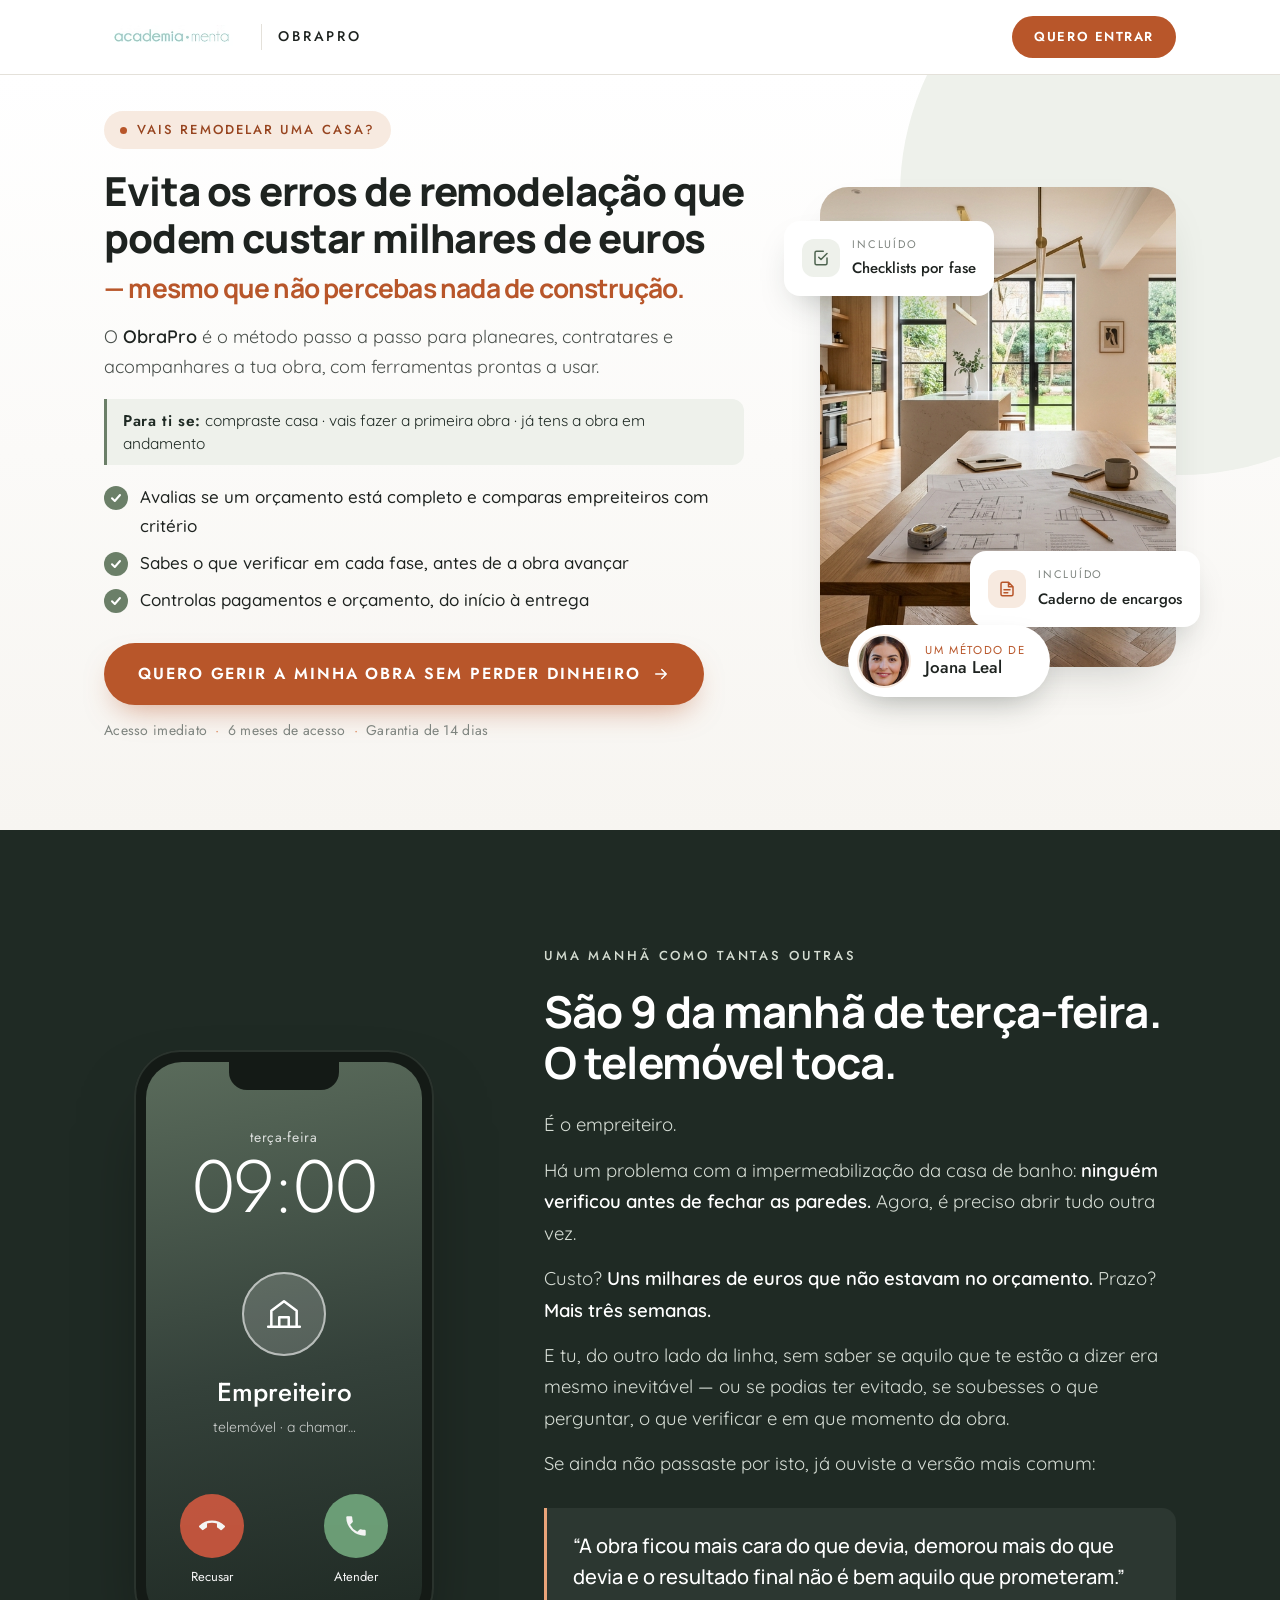
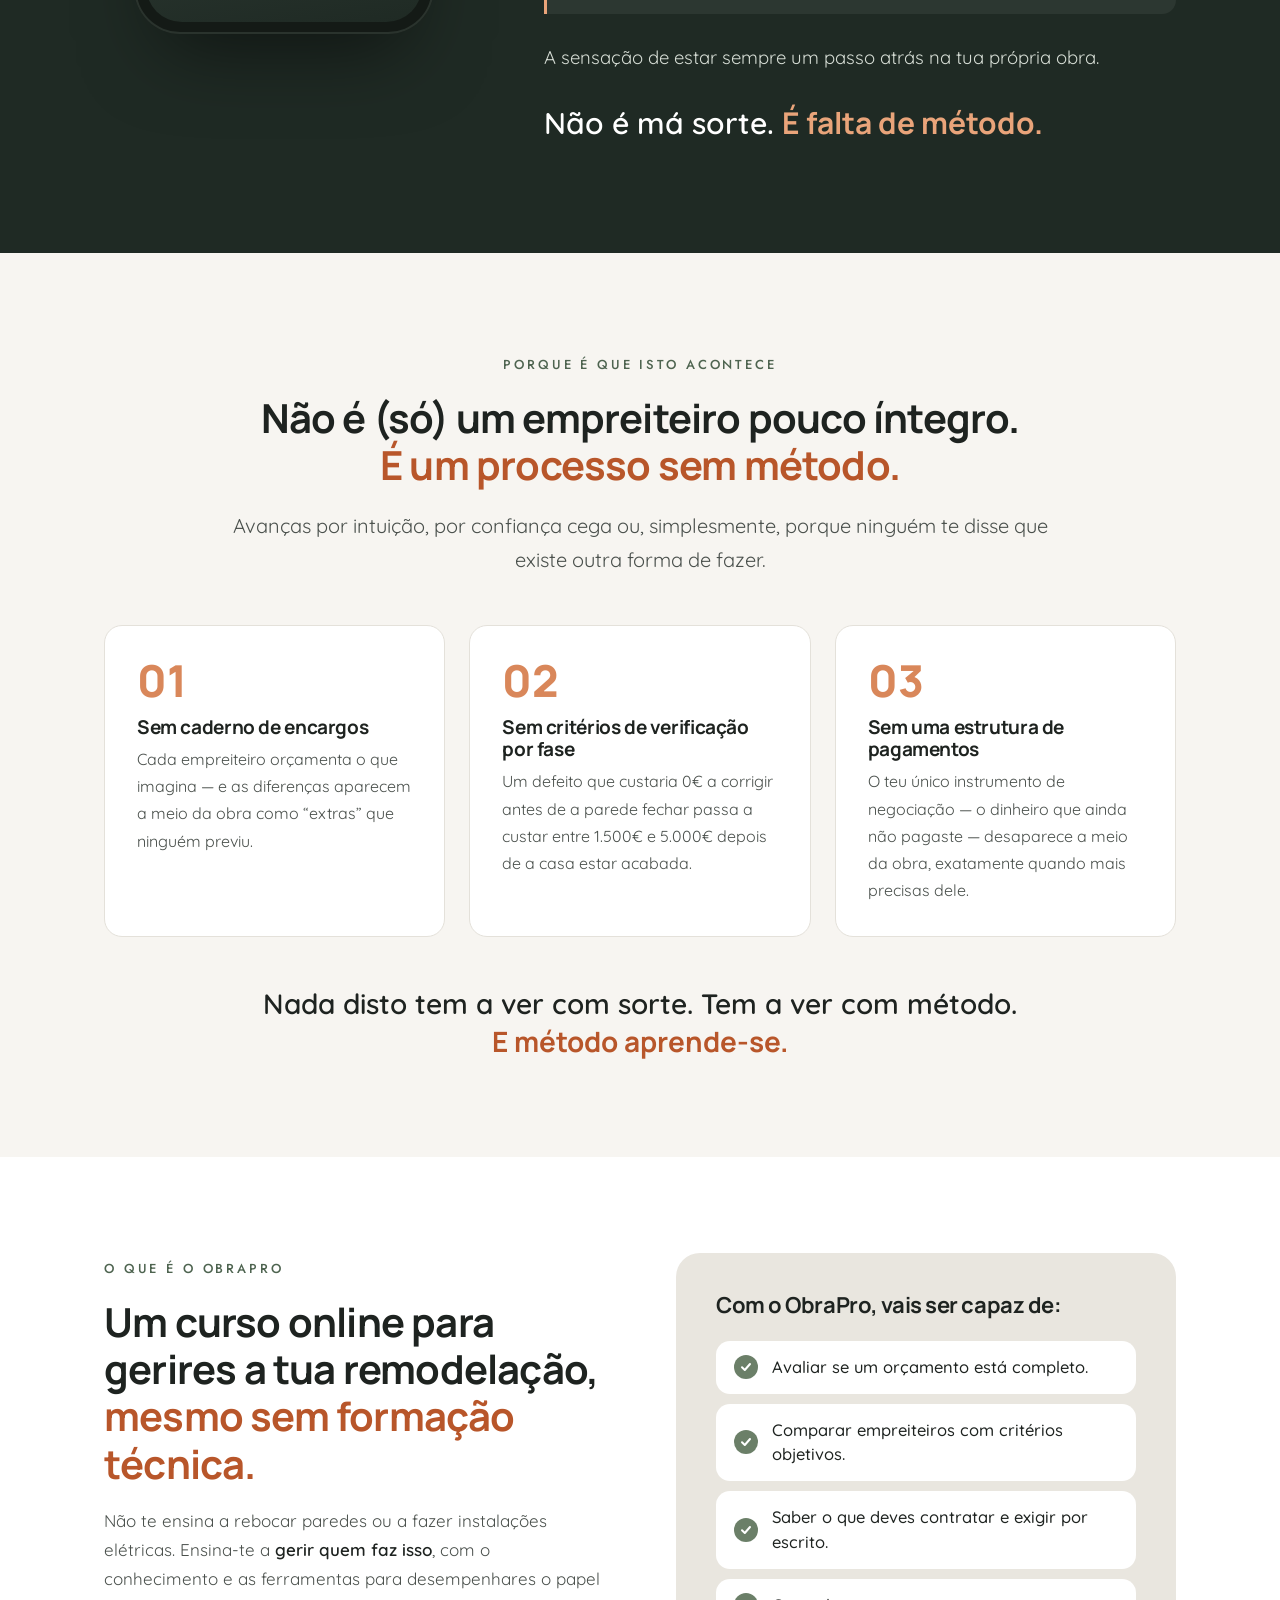
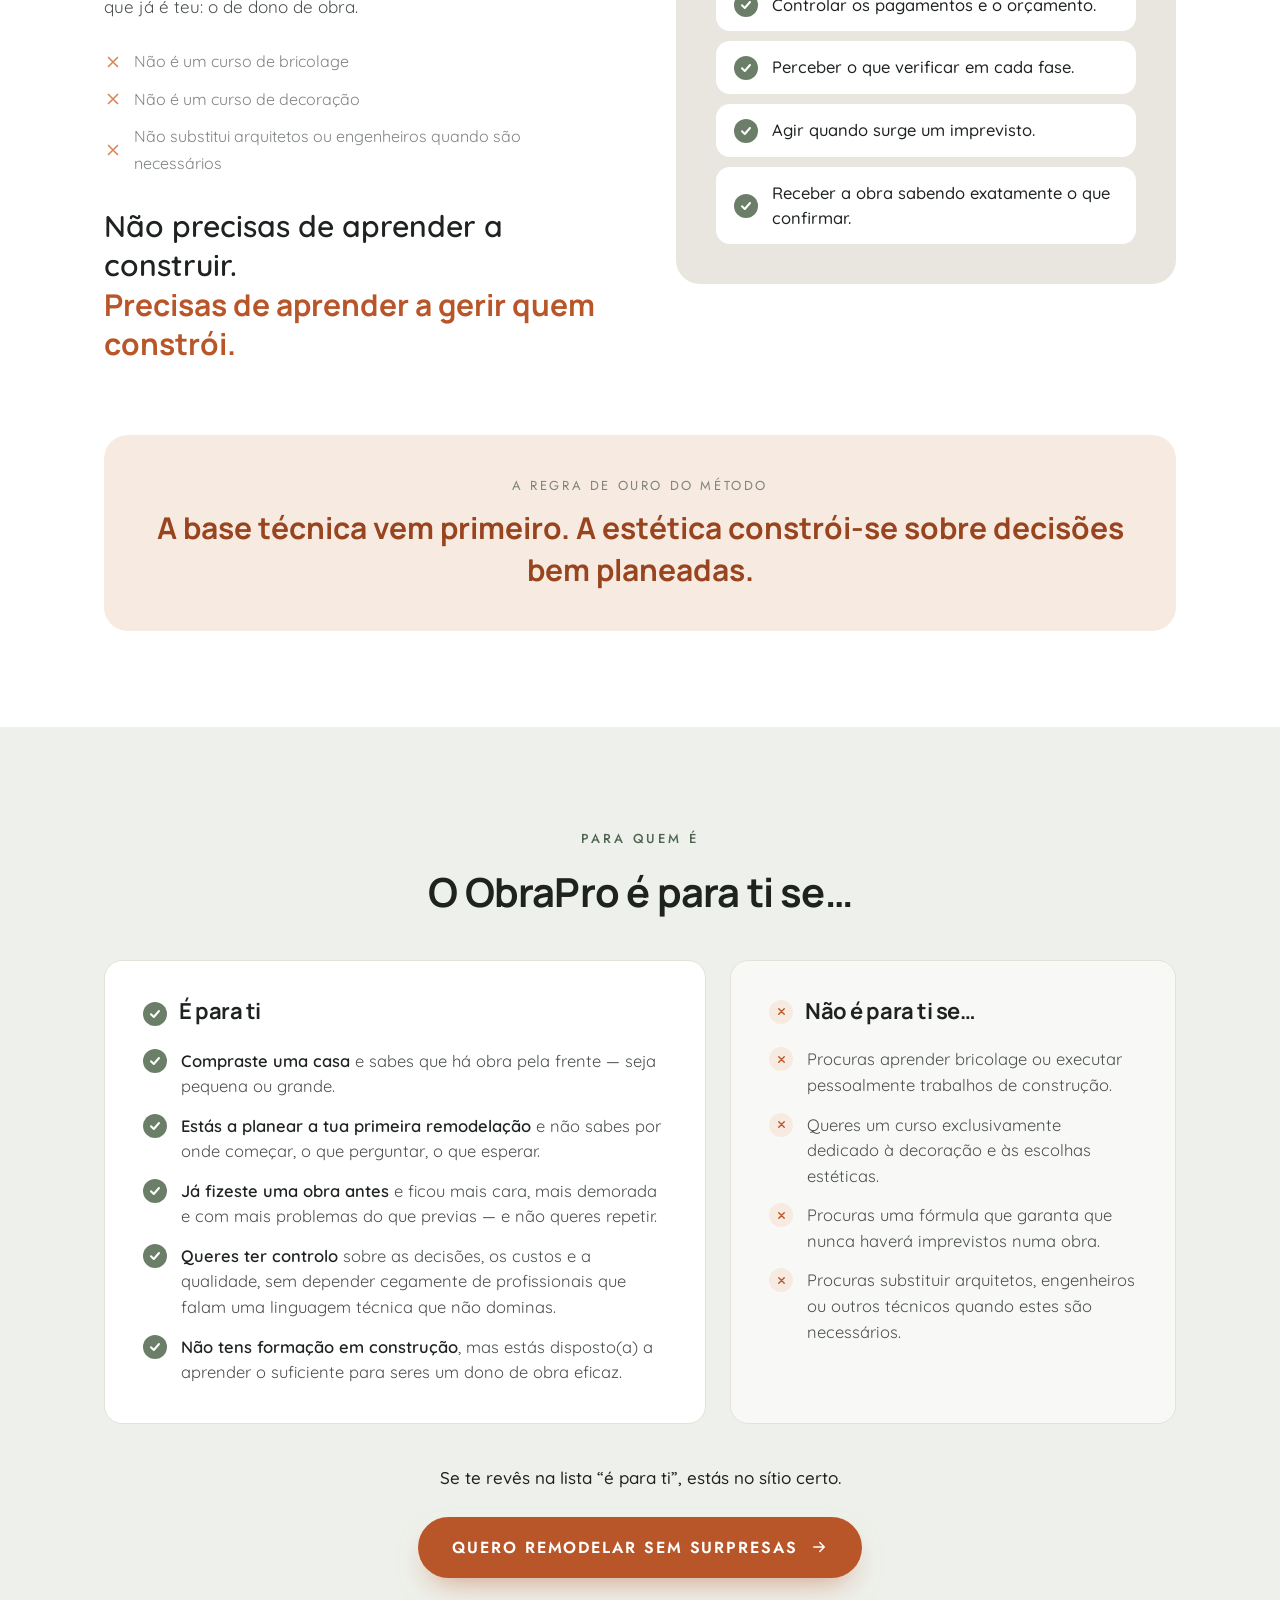
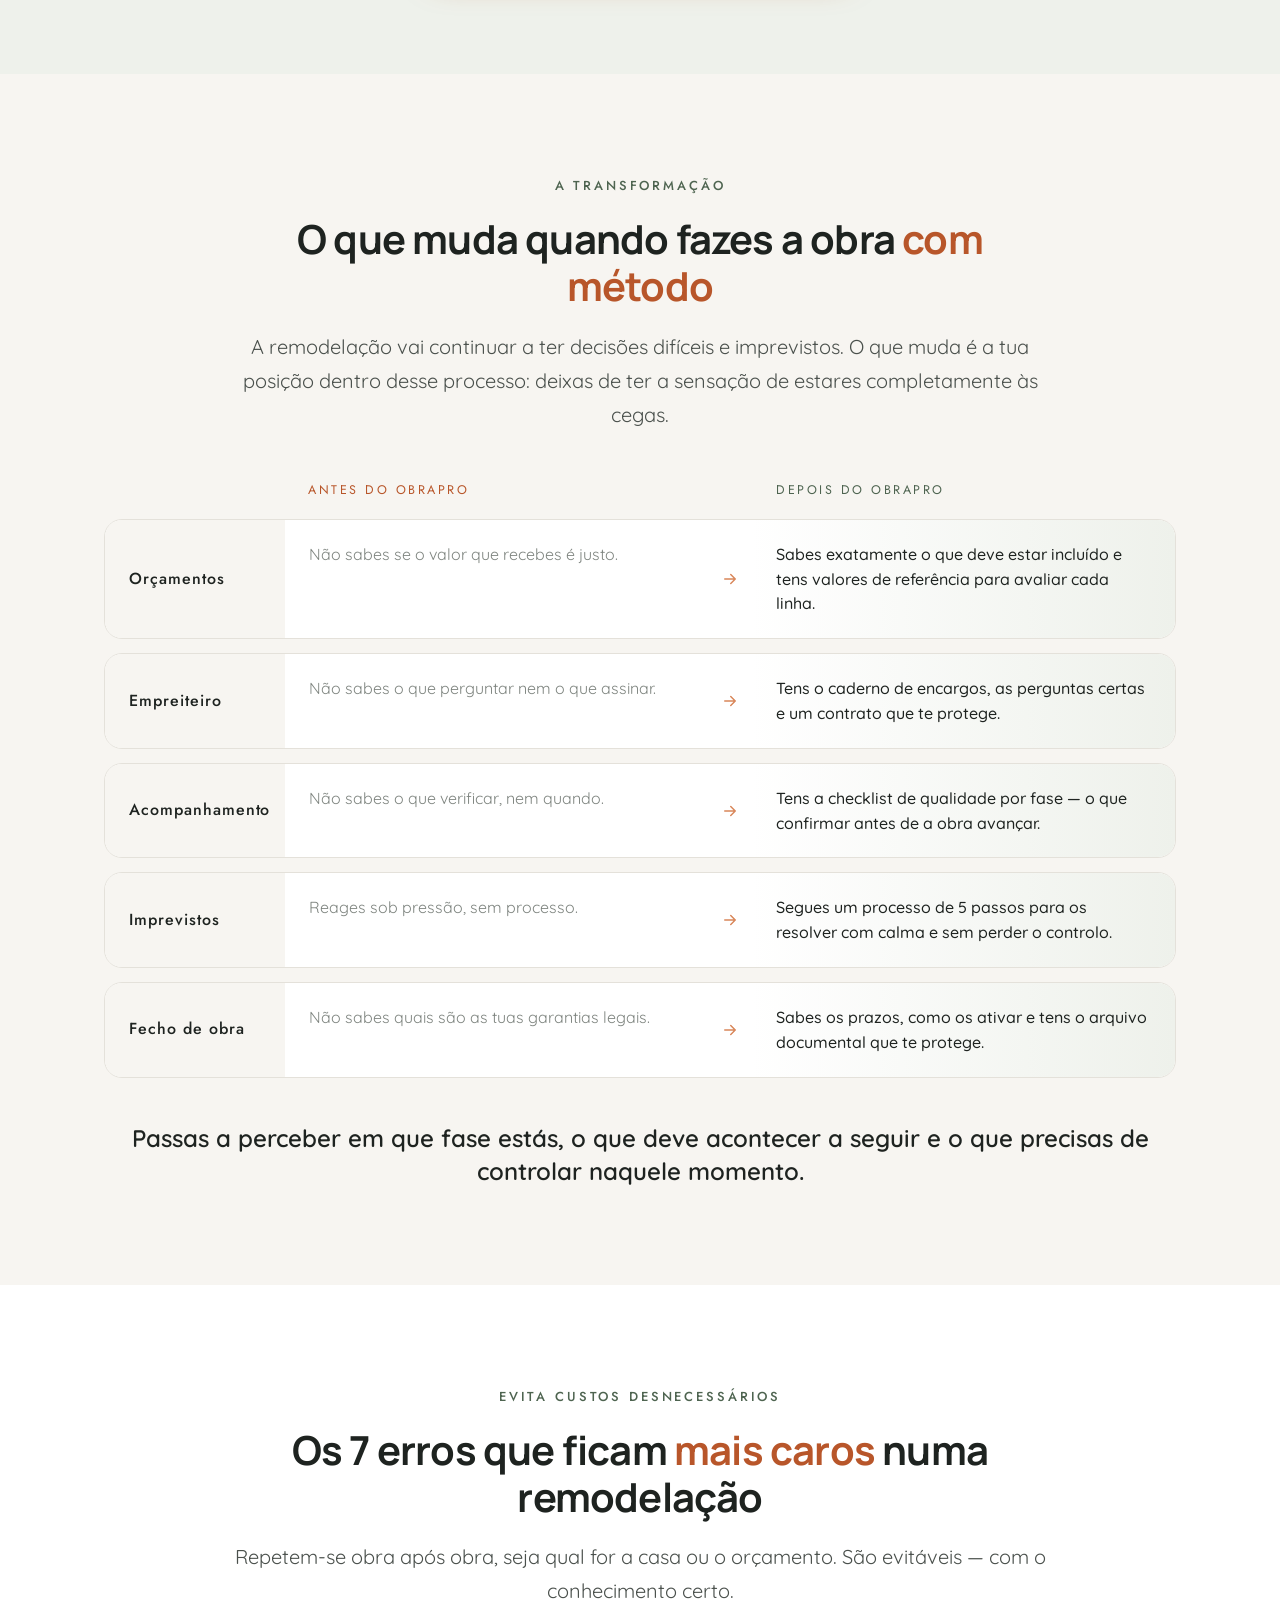
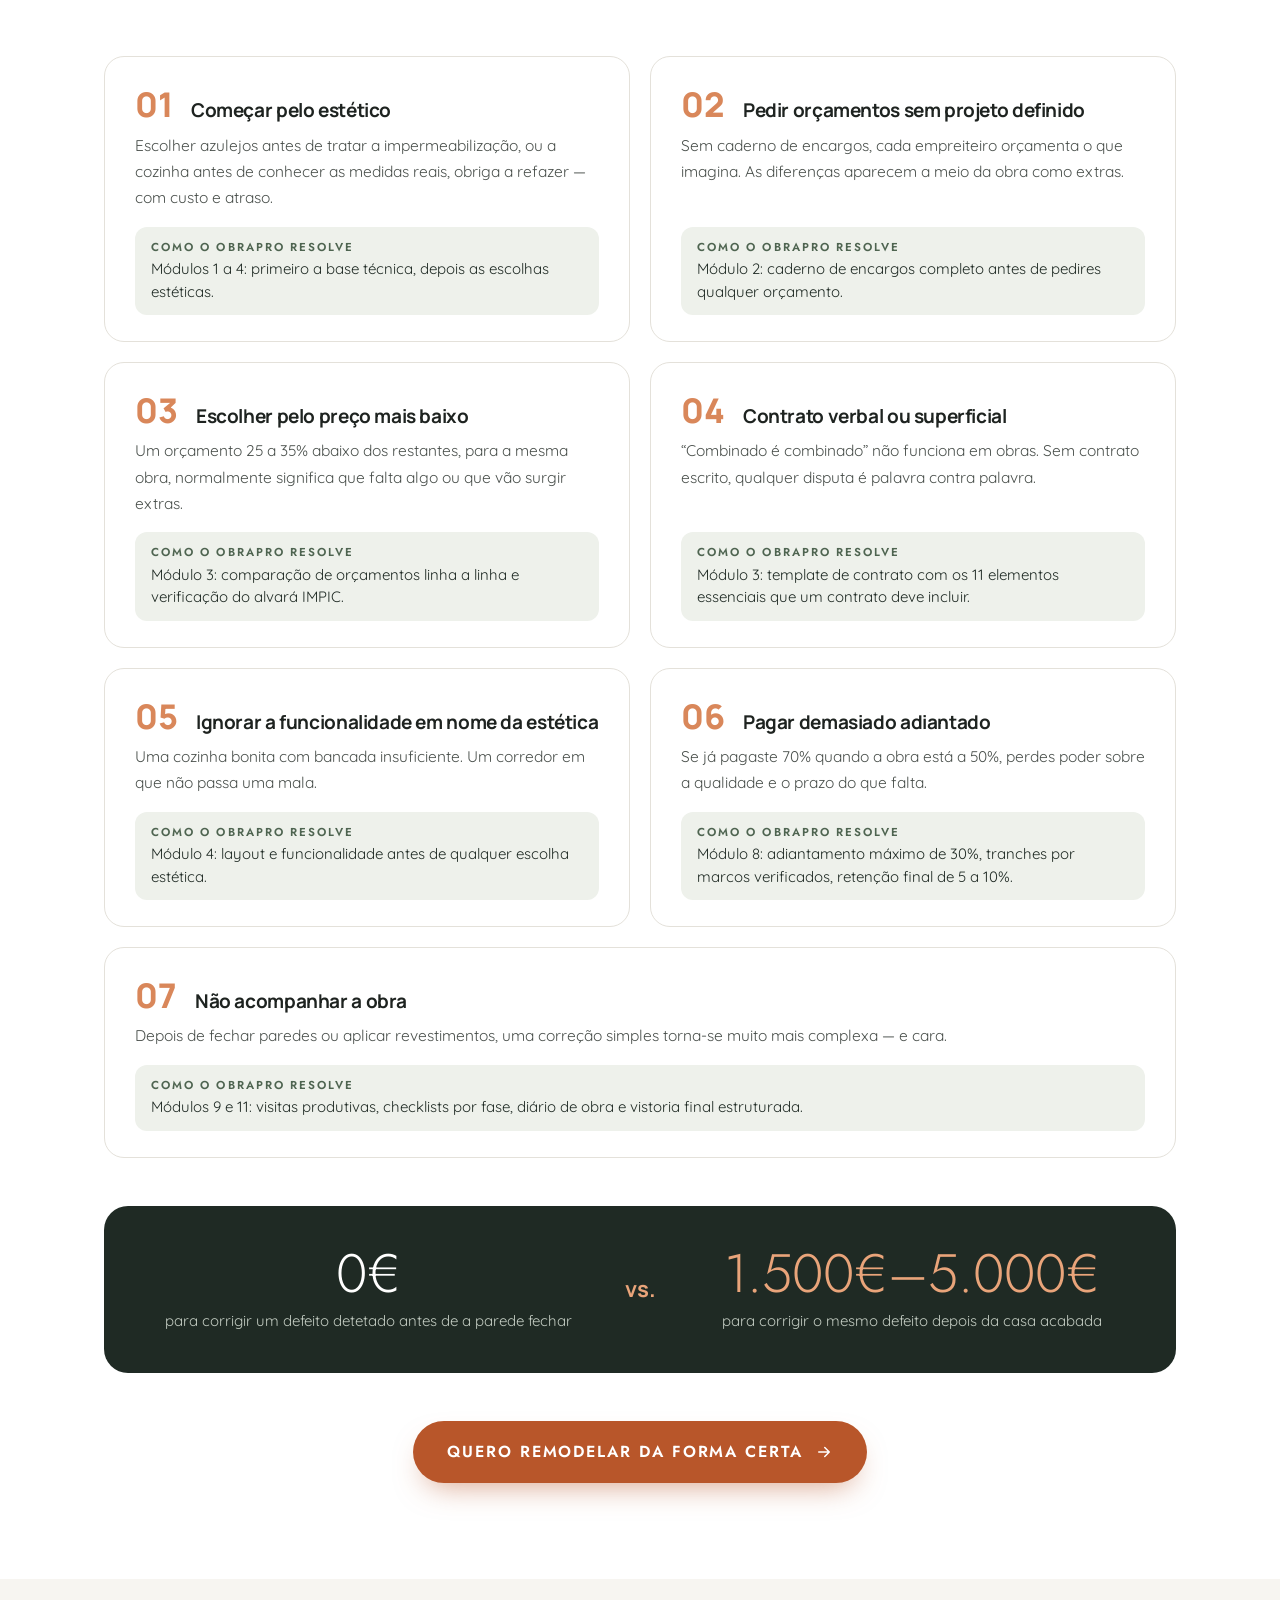
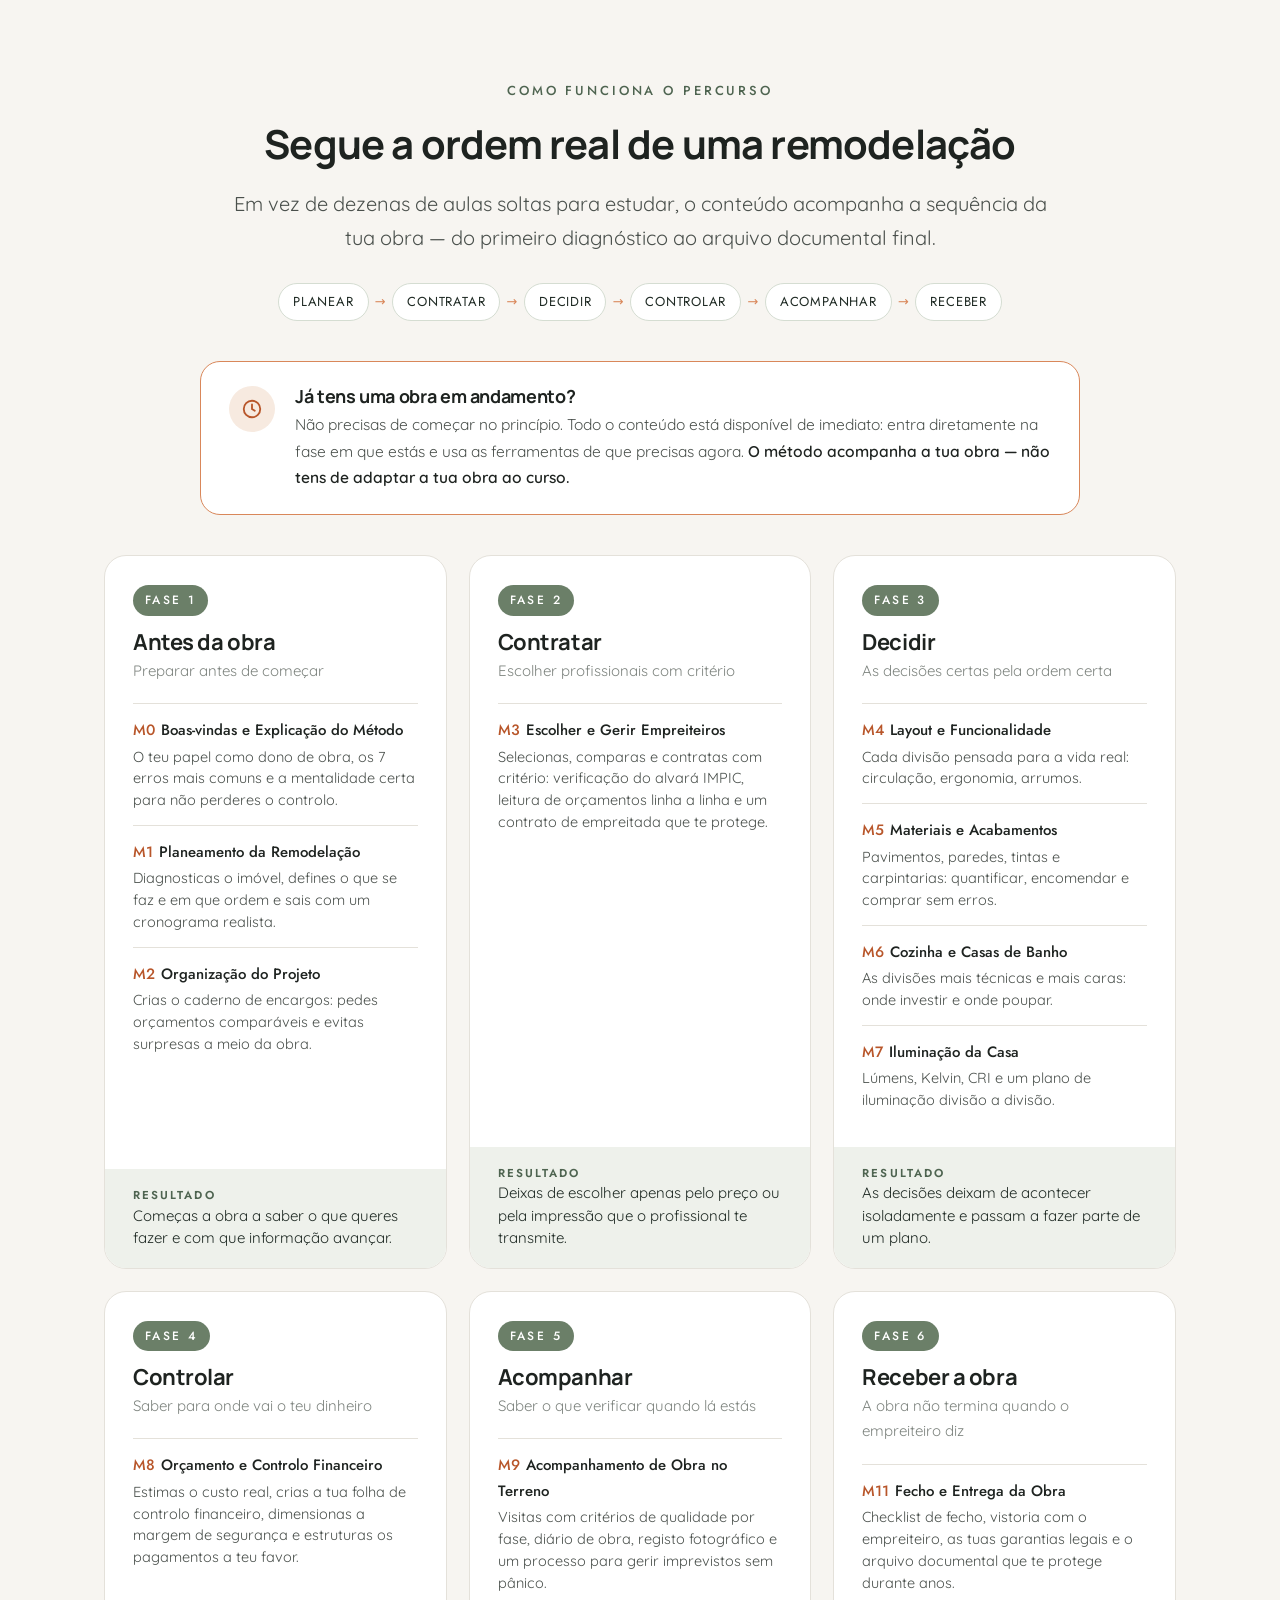
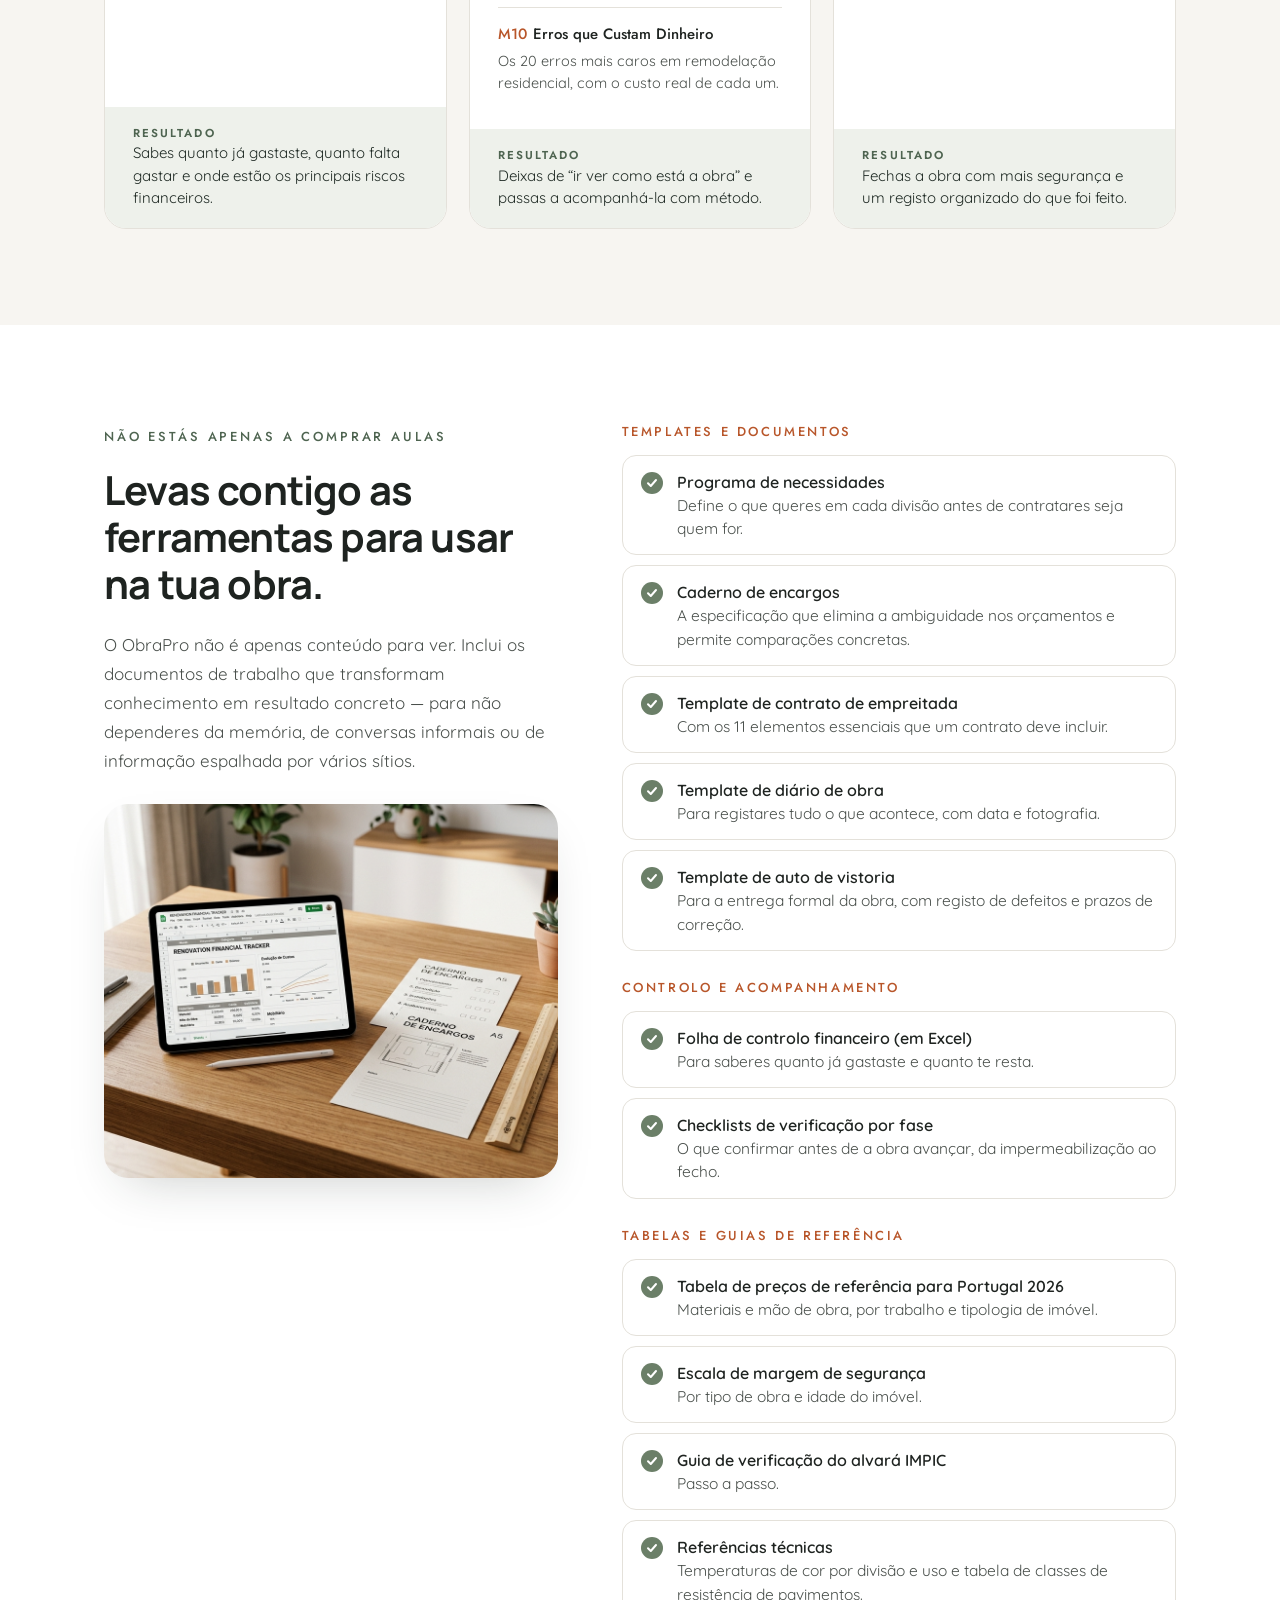
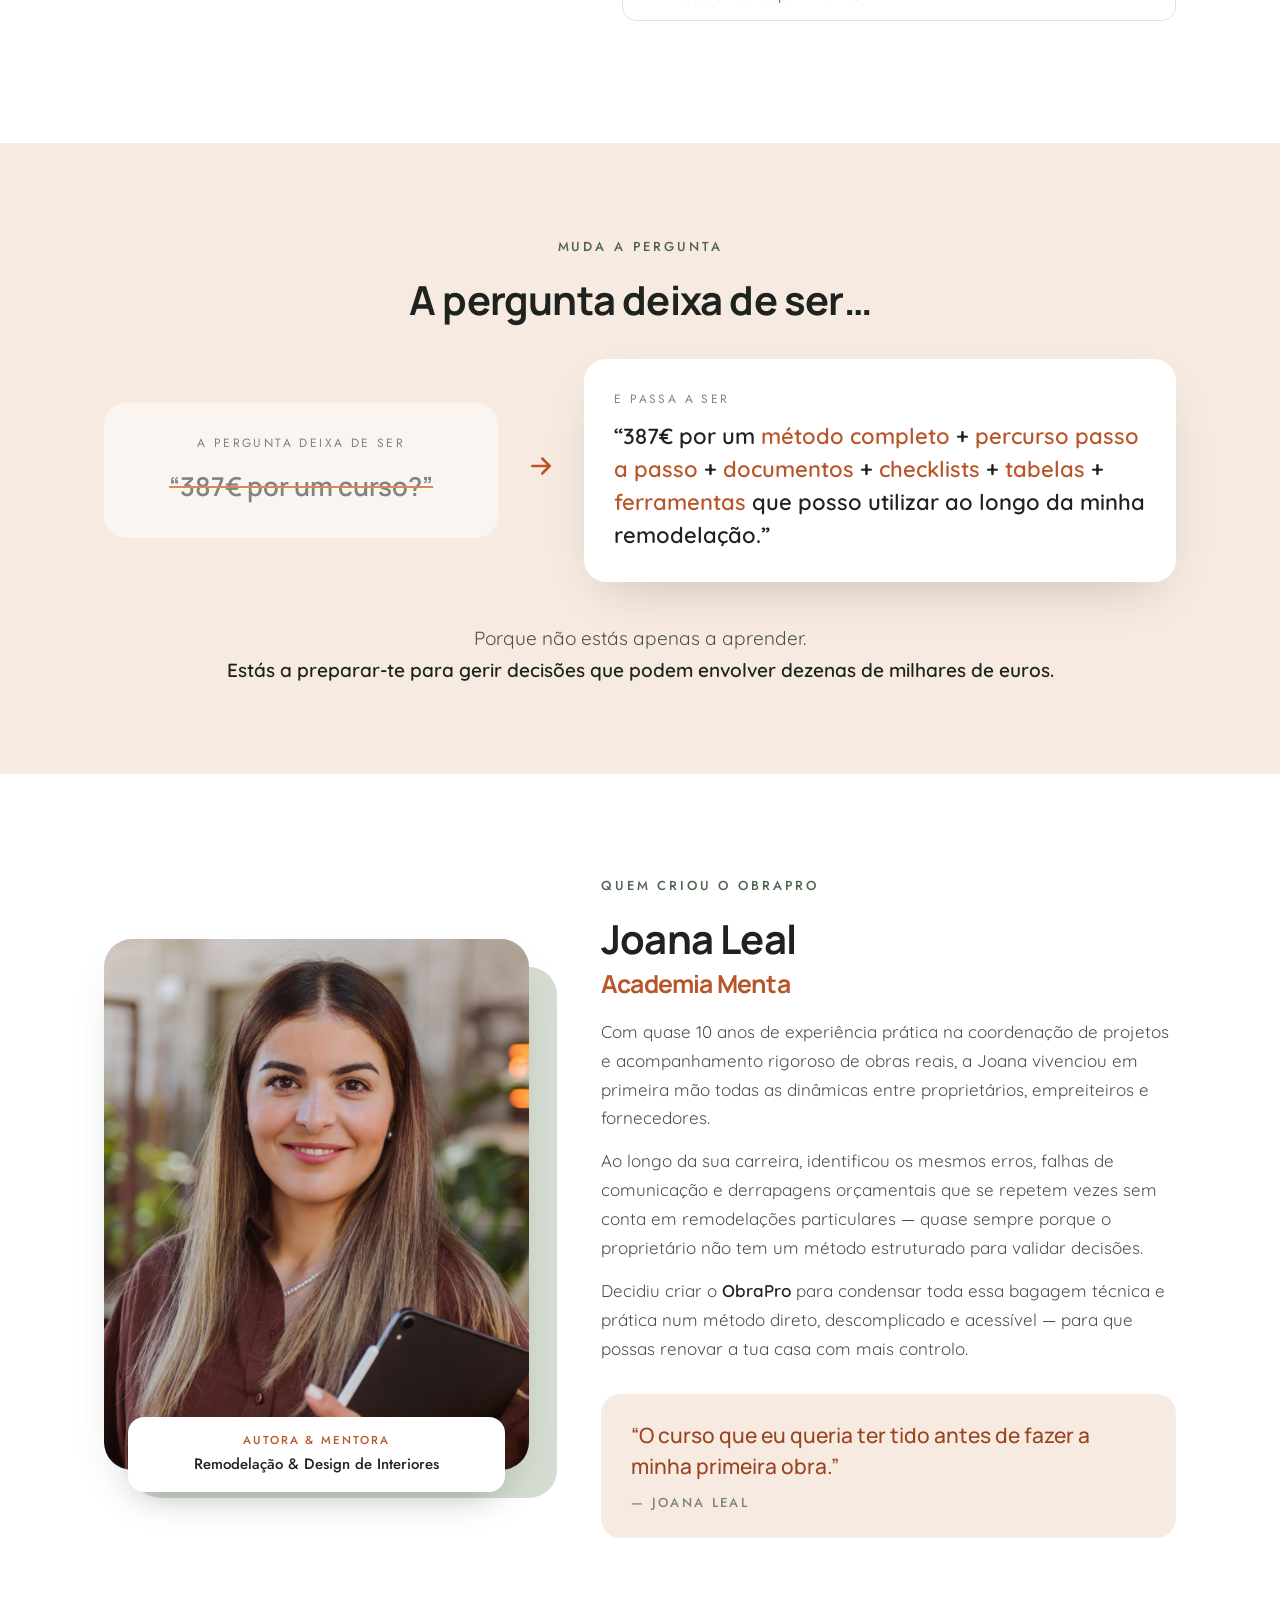
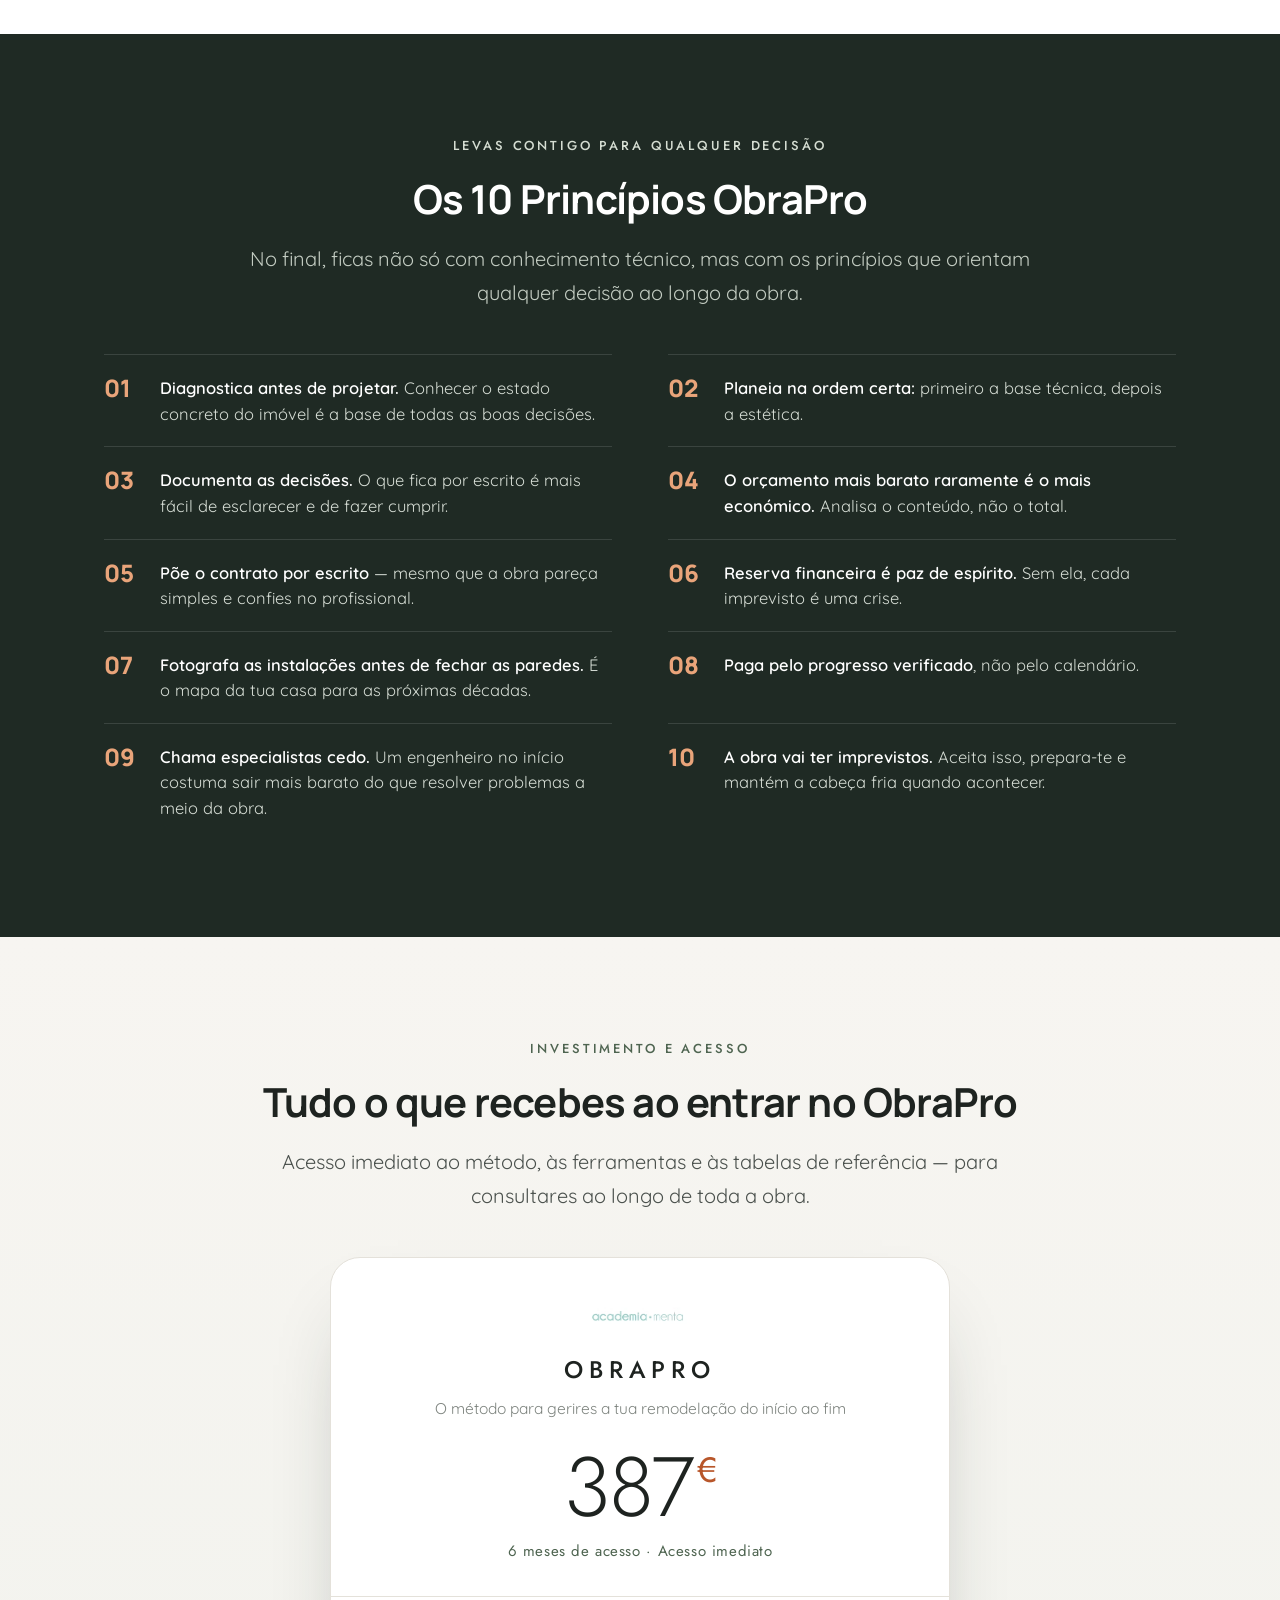
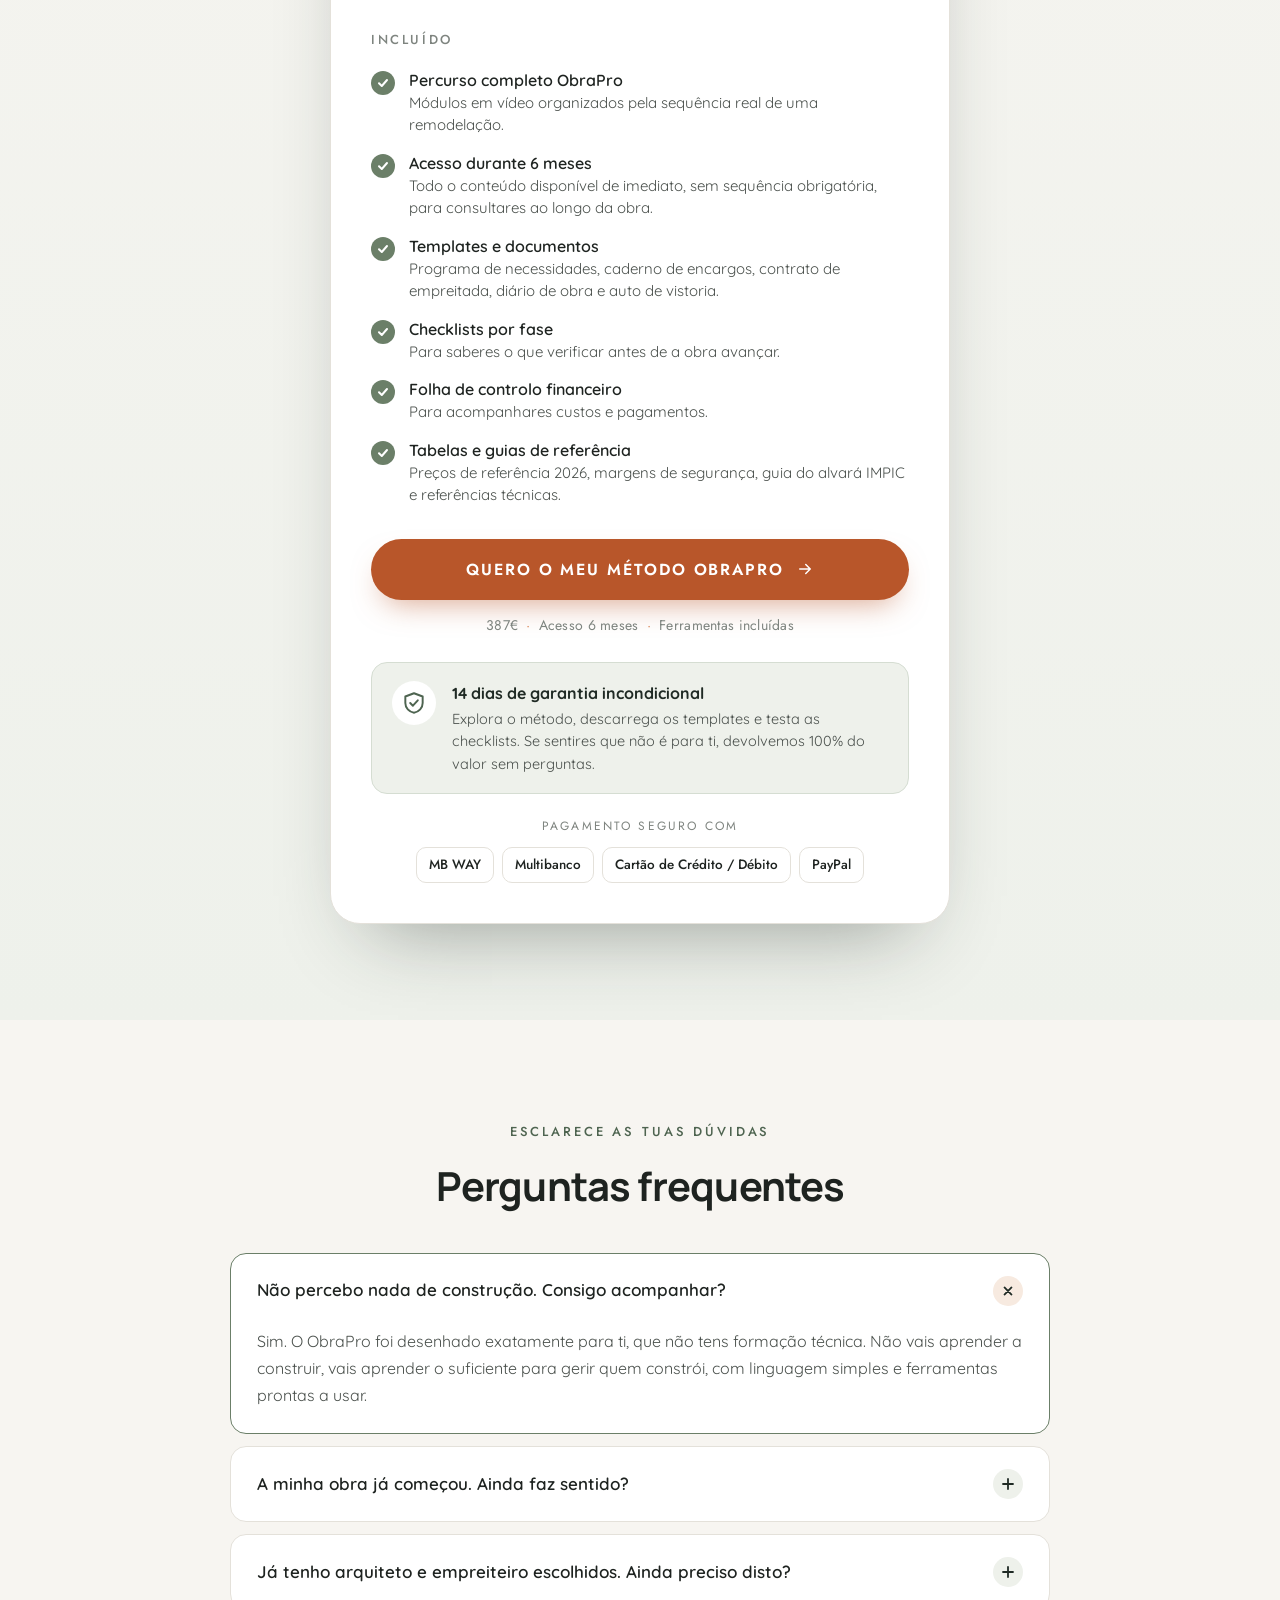
==== commit 1305dbfd: "Add files via upload" ====
--- a/index.html
+++ b/index.html
@@ -7,40 +7,41 @@
 <meta name="description" content="ObraPro: o método completo para gerires a tua remodelação — decisões, orçamento, profissionais e qualidade da obra — mesmo sem perceberes nada de construção. Por Joana Leal, Academia Menta.">
 <link rel="preconnect" href="https://fonts.googleapis.com">
 <link rel="preconnect" href="https://fonts.gstatic.com" crossorigin>
-<link href="https://fonts.googleapis.com/css2?family=Quicksand:wght@300;400;500;600;700&family=Playfair+Display:ital,wght@1,400;1,500&family=Jost:wght@400;500;600&display=swap" rel="stylesheet">
+<link href="https://fonts.googleapis.com/css2?family=Quicksand:wght@300;400;500;600;700&family=Manrope:wght@500;600;700;800&family=Jost:wght@400;500;600&display=swap" rel="stylesheet">
 <style>
 :root{
-  /* Cores da marca Academia Menta */
-  --sage:#92B4AF;
-  --sage-deep:#5E8C85;
-  --sage-ink:#35504C;
-  --mint:#C6E6DF;
-  --mint-soft:#E8F4F1;
-  --blush:#E6B8B8;
-  --blush-soft:#F7E6E6;
-  --rose:#DC9B9A;
-  --rose-deep:#BF6B6D;
-  --rose-deeper:#A65A5C;
-  --mist:#D9E4E8;
+  /* Paleta ObraPro: carvão, verde-floresta, laranja queimado, pedra */
+  --sage:#6B7F68;
+  --sage-deep:#4E6450;
+  --sage-ink:#1F2A24;
+  --mint:#D5DDD2;
+  --mint-soft:#EEF1EB;
+  --blush:#E9A47A;
+  --blush-soft:#F7EAE0;
+  --rose:#D9875A;
+  --rose-deep:#B8562A;
+  --rose-deeper:#97441F;
+  --mist:#E9E6DF;
   --paper:#FFFFFF;
-  --paper-2:#F9F9F9;
-  --ink:#3E4A48;
-  --text:#5B6563;
-  --muted:#8A9391;
-  --line:#E7ECEB;
+  --paper-2:#F7F5F1;
+  --ink:#1E2320;
+  --text:#4A504C;
+  --muted:#7E847F;
+  --line:#E4E1DA;
 
   --f-body:'Quicksand',system-ui,sans-serif;
-  --f-accent:'Playfair Display',Georgia,serif;
+  --f-accent:'Manrope',system-ui,sans-serif;
+  --f-head:'Manrope',system-ui,sans-serif;
   --f-ui:'Jost','Futura',system-ui,sans-serif;
 
   --wrap:1120px;
   --radius:18px;
-  --shadow:0 20px 50px -24px rgba(53,80,76,.28);
+  --shadow:0 20px 50px -24px rgba(31,42,36,.28);
 }
 *{box-sizing:border-box;margin:0;padding:0}
 html{scroll-behavior:smooth;-webkit-text-size-adjust:100%}
 body{background:var(--paper);color:var(--text);font-family:var(--f-body);font-size:17px;line-height:1.7;font-weight:400;overflow-x:hidden}
-img{max-width:100%;display:block}
+img{max-width:100%;height:auto;display:block}
 a{color:inherit}
 strong{color:var(--ink);font-weight:600}
 .wrap{max-width:var(--wrap);margin:0 auto;padding:0 24px}
@@ -51,17 +52,17 @@
 
 /* Tipografia */
 .kicker{font-family:var(--f-ui);font-size:13px;letter-spacing:.22em;text-transform:uppercase;color:var(--sage-deep);font-weight:500;display:inline-block;margin-bottom:18px}
-h1,h2,h3{color:var(--ink);font-weight:600;line-height:1.2;letter-spacing:-.01em}
-h1{font-size:clamp(29px,3.2vw,40px);font-weight:600}
+h1,h2,h3{font-family:var(--f-head);color:var(--ink);font-weight:700;line-height:1.18;letter-spacing:-.02em}
+h1{font-size:clamp(29px,3.2vw,40px);font-weight:800}
 h2{font-size:clamp(28px,3.4vw,40px);margin-bottom:20px}
 h3{font-size:21px;margin-bottom:8px}
-.accent{font-family:var(--f-accent);font-style:italic;font-weight:400;color:var(--rose-deep)}
+.accent{font-family:var(--f-accent);font-style:normal;font-weight:700;color:var(--rose-deep)}
 .lead{font-size:clamp(18px,1.6vw,20px);color:var(--text)}
 p+p{margin-top:14px}
 
 /* Botões */
-.btn{display:inline-flex;align-items:center;justify-content:center;gap:12px;font-family:var(--f-ui);font-weight:600;font-size:16px;letter-spacing:.12em;text-transform:uppercase;text-decoration:none;color:#fff;background:var(--rose-deep);padding:20px 34px;border-radius:999px;border:0;cursor:pointer;box-shadow:0 14px 30px -12px rgba(191,107,109,.6);transition:transform .2s ease,background .2s ease,box-shadow .2s ease;text-align:center;line-height:1.35}
-.btn:hover{background:var(--rose-deeper);transform:translateY(-2px);box-shadow:0 18px 34px -12px rgba(166,90,92,.65)}
+.btn{display:inline-flex;align-items:center;justify-content:center;gap:12px;font-family:var(--f-ui);font-weight:600;font-size:16px;letter-spacing:.12em;text-transform:uppercase;text-decoration:none;color:#fff;background:var(--rose-deep);padding:20px 34px;border-radius:999px;border:0;cursor:pointer;box-shadow:0 14px 30px -12px rgba(184,86,42,.55);transition:transform .2s ease,background .2s ease,box-shadow .2s ease;text-align:center;line-height:1.35}
+.btn:hover{background:var(--rose-deeper);transform:translateY(-2px);box-shadow:0 18px 34px -12px rgba(151,68,31,.6)}
 .btn svg{flex:none;transition:transform .2s}
 .btn:hover svg{transform:translateX(4px)}
 .btn-block{width:100%}
@@ -99,23 +100,23 @@
 .hero-media{position:relative}
 .hero-media .photo{border-radius:28px;overflow:hidden;box-shadow:var(--shadow);aspect-ratio:4/5.4}
 .hero-media .photo img{width:100%;height:100%;object-fit:cover;object-position:42% 50%}
-.float{position:absolute;background:#fff;border-radius:16px;padding:14px 18px;box-shadow:0 16px 36px -16px rgba(53,80,76,.35);display:flex;gap:12px;align-items:center;font-family:var(--f-ui)}
+.float{position:absolute;background:#fff;border-radius:16px;padding:14px 18px;box-shadow:0 16px 36px -16px rgba(31,42,36,.35);display:flex;gap:12px;align-items:center;font-family:var(--f-ui)}
 .float small{display:block;font-size:11px;letter-spacing:.16em;text-transform:uppercase;color:var(--muted)}
 .float b{font-weight:500;color:var(--ink);font-size:15px}
 .float .ic{width:38px;height:38px;border-radius:12px;display:grid;place-items:center;background:var(--mint-soft);flex:none}
 .float.f1{top:34px;left:-36px}
 .float.f2{bottom:40px;right:-24px}
 .float.f2 .ic{background:var(--blush-soft)}
-.by-joana{position:absolute;bottom:-30px;left:28px;display:flex;align-items:center;gap:14px;background:#fff;padding:9px 24px 9px 9px;border-radius:999px;box-shadow:0 14px 34px -14px rgba(53,80,76,.4);font-family:var(--f-ui);font-size:17px;font-weight:500;color:var(--ink);line-height:1.25}
-.by-joana img{width:54px;height:54px;border-radius:50%;object-fit:cover;object-position:50% 20%;border:2px solid var(--blush-soft)}
+.by-joana{position:absolute;bottom:-30px;left:28px;display:flex;align-items:center;gap:14px;background:#fff;padding:9px 24px 9px 9px;border-radius:999px;box-shadow:0 14px 34px -14px rgba(31,42,36,.4);font-family:var(--f-ui);font-size:17px;font-weight:500;color:var(--ink);line-height:1.25}
+.by-joana img{width:54px;height:54px;border-radius:50%;object-fit:cover;object-position:50% 50%;border:2px solid var(--blush-soft)}
 .by-joana small{display:block;font-size:11.5px;font-weight:400;color:var(--rose-deep);letter-spacing:.14em;text-transform:uppercase}
 
 /* STORY — o telefonema */
-.story{background:var(--sage-ink);color:#DDE8E6;padding:110px 0}
+.story{background:var(--sage-ink);color:#DCE2DA;padding:110px 0}
 .story .wrap{display:grid;grid-template-columns:360px 1fr;gap:80px;align-items:center}
-.phone{width:300px;margin:0 auto;border-radius:46px;background:#1E2B29;padding:12px;box-shadow:0 40px 80px -30px rgba(0,0,0,.55),inset 0 0 0 2px #2F3F3C}
-.phone-screen{border-radius:36px;overflow:hidden;background:linear-gradient(170deg,#6E8F8A 0%,#3F5C58 55%,#2C413E 100%);height:560px;display:flex;flex-direction:column;align-items:center;padding:24px 22px 34px;color:#fff;position:relative}
-.phone-notch{width:110px;height:28px;background:#1E2B29;border-radius:0 0 18px 18px;position:absolute;top:0;left:50%;transform:translateX(-50%)}
+.phone{width:300px;margin:0 auto;border-radius:46px;background:#141A16;padding:12px;box-shadow:0 40px 80px -30px rgba(0,0,0,.55),inset 0 0 0 2px #2A332D}
+.phone-screen{border-radius:36px;overflow:hidden;background:linear-gradient(170deg,#5A6B5B 0%,#34413A 55%,#1F2A24 100%);height:560px;display:flex;flex-direction:column;align-items:center;padding:24px 22px 34px;color:#fff;position:relative}
+.phone-notch{width:110px;height:28px;background:#141A16;border-radius:0 0 18px 18px;position:absolute;top:0;left:50%;transform:translateX(-50%)}
 .phone-day{font-family:var(--f-ui);font-size:14px;letter-spacing:.06em;opacity:.8;margin-top:40px}
 .phone-time{font-family:var(--f-ui);font-weight:300;font-size:74px;line-height:1;letter-spacing:-.02em}
 .caller{margin-top:48px;text-align:center}
@@ -128,14 +129,14 @@
 .phone-actions{margin-top:auto;display:flex;justify-content:space-between;width:100%;padding:0 12px}
 .pa{text-align:center;font-family:var(--f-ui);font-size:13px;opacity:.95}
 .pa span{width:64px;height:64px;border-radius:50%;display:grid;place-items:center;margin-bottom:8px}
-.pa.decline span{background:#D9706F}
-.pa.accept span{background:#7DB59A;animation:shake 2.2s ease-in-out infinite}
+.pa.decline span{background:#C8573F}
+.pa.accept span{background:#6FA37A;animation:shake 2.2s ease-in-out infinite}
 @keyframes shake{0%,70%,100%{transform:rotate(0)}74%{transform:rotate(-12deg)}78%{transform:rotate(12deg)}82%{transform:rotate(-10deg)}86%{transform:rotate(8deg)}90%{transform:rotate(0)}}
 .story-text .kicker{color:var(--mint)}
 .story-text h2{color:#fff;font-size:clamp(30px,3.6vw,44px)}
-.story-text p{font-size:18.5px;color:#D3E1DE}
+.story-text p{font-size:18.5px;color:#D6DDD5}
 .story-text strong{color:#fff}
-.story-quote{margin:28px 0;padding:22px 26px;border-left:3px solid var(--blush);background:rgba(255,255,255,.06);border-radius:0 14px 14px 0;font-family:var(--f-accent);font-style:italic;font-size:20px;line-height:1.55;color:#fff}
+.story-quote{margin:28px 0;padding:22px 26px;border-left:3px solid var(--blush);background:rgba(255,255,255,.06);border-radius:0 14px 14px 0;font-family:var(--f-accent);font-style:normal;font-size:20px;line-height:1.55;color:#fff}
 .story-punch{margin-top:30px;font-size:clamp(24px,2.6vw,30px)!important;color:#fff!important;font-weight:600;line-height:1.3}
 .story-punch .accent{color:var(--blush)}
 
@@ -143,7 +144,7 @@
 .why{background:var(--paper-2)}
 .why-grid{display:grid;grid-template-columns:repeat(3,1fr);gap:24px;margin-top:48px}
 .card{background:#fff;border:1px solid var(--line);border-radius:var(--radius);padding:32px}
-.why .card .num{font-family:var(--f-accent);font-style:italic;font-size:44px;color:var(--rose);line-height:1;margin-bottom:14px}
+.why .card .num{font-family:var(--f-accent);font-style:normal;font-size:44px;color:var(--rose);line-height:1;margin-bottom:14px}
 .why .card h3{font-size:19px}
 .why .card p{font-size:16px}
 .why-close{margin-top:48px;font-size:clamp(22px,2.4vw,28px);font-weight:600;color:var(--ink);line-height:1.35}
@@ -163,7 +164,7 @@
 .gap-list li b{flex:none;width:28px;height:28px;border-radius:50%;background:var(--blush-soft);color:var(--rose-deeper);font-family:var(--f-ui);font-weight:600;font-size:14px;display:grid;place-items:center}
 .gap-close{margin-top:24px;font-weight:600;color:var(--sage-ink);font-size:18px}
 .rule-banner{margin-top:72px;text-align:center;background:var(--blush-soft);border-radius:24px;padding:40px 28px}
-.rule-banner p{font-family:var(--f-accent);font-style:italic;font-size:clamp(22px,2.6vw,30px);color:var(--rose-deeper);line-height:1.4}
+.rule-banner p{font-family:var(--f-accent);font-style:normal;font-size:clamp(22px,2.6vw,30px);color:var(--rose-deeper);line-height:1.4}
 .rule-banner small{display:block;font-family:var(--f-ui);font-size:13px;letter-spacing:.2em;text-transform:uppercase;color:var(--muted);margin-bottom:10px}
 
 /* Para quem */
@@ -209,7 +210,7 @@
 .errors-grid{display:grid;grid-template-columns:repeat(2,1fr);gap:20px;margin-top:48px}
 .err{background:#fff;border:1px solid var(--line);border-radius:20px;padding:30px 30px 26px;display:flex;flex-direction:column}
 .err-top{display:flex;gap:18px;align-items:baseline;margin-bottom:10px}
-.err-n{font-family:var(--f-accent);font-style:italic;font-size:34px;color:var(--rose);line-height:1;flex:none}
+.err-n{font-family:var(--f-accent);font-style:normal;font-size:34px;color:var(--rose);line-height:1;flex:none}
 .err h3{font-size:19px;margin:0}
 .err p{font-size:15.5px}
 .err .fix{margin-top:auto;padding-top:16px}
@@ -218,8 +219,8 @@
 .err.wide{grid-column:1/-1}
 .cost-strip{margin-top:48px;background:var(--sage-ink);color:#fff;border-radius:24px;padding:40px;display:grid;grid-template-columns:1fr auto 1fr;gap:32px;align-items:center;text-align:center}
 .cost-strip .val{font-family:var(--f-ui);font-weight:300;font-size:clamp(36px,4.4vw,54px);line-height:1}
-.cost-strip .lbl{font-size:15px;color:#C8D8D5;margin-top:8px}
-.cost-strip .vs{font-family:var(--f-accent);font-style:italic;font-size:22px;color:var(--blush)}
+.cost-strip .lbl{font-size:15px;color:#C3CCC2;margin-top:8px}
+.cost-strip .vs{font-family:var(--f-accent);font-style:normal;font-size:22px;color:var(--blush)}
 .cost-strip .val.bad{color:var(--blush)}
 .center-cta{margin-top:48px;text-align:center}
 
@@ -264,7 +265,7 @@
 .q-old,.q-new{border-radius:22px;padding:30px}
 .q-old{background:rgba(255,255,255,.55);text-align:center}
 .q-old small,.q-new small{display:block;font-family:var(--f-ui);font-size:12px;letter-spacing:.2em;text-transform:uppercase;color:var(--muted);margin-bottom:10px}
-.q-old p{font-family:var(--f-accent);font-style:italic;font-size:26px;color:var(--muted);text-decoration:line-through;text-decoration-color:var(--rose);text-decoration-thickness:2px}
+.q-old p{font-family:var(--f-accent);font-style:normal;font-size:26px;color:var(--muted);text-decoration:line-through;text-decoration-color:var(--rose);text-decoration-thickness:2px}
 .q-new{background:#fff;box-shadow:var(--shadow)}
 .q-new p{font-size:clamp(19px,1.8vw,22px);font-weight:600;color:var(--ink);line-height:1.5}
 .q-new p em{font-style:normal;color:var(--rose-deep)}
@@ -273,30 +274,30 @@
 /* Joana */
 .joana .wrap{display:grid;grid-template-columns:.85fr 1.15fr;gap:72px;align-items:center}
 .joana-photo{position:relative}
-.joana-photo img{border-radius:28px;aspect-ratio:4/5;object-fit:cover;object-position:50% 30%;width:100%;box-shadow:var(--shadow)}
+.joana-photo img{border-radius:28px;aspect-ratio:4/5;object-fit:cover;object-position:50% 20%;width:100%;box-shadow:var(--shadow)}
 .joana-photo:before{content:"";position:absolute;inset:28px -28px -28px 28px;border-radius:28px;background:var(--mint);z-index:-1}
 .joana h2 .accent{display:block;font-size:.62em;margin-top:6px}
-.joana-badge{position:absolute;left:24px;right:24px;bottom:-22px;background:#fff;border-radius:16px;padding:14px 18px;text-align:center;box-shadow:0 16px 36px -16px rgba(53,80,76,.35);font-family:var(--f-ui);font-weight:500;color:var(--ink);font-size:15px}
+.joana-badge{position:absolute;left:24px;right:24px;bottom:-22px;background:#fff;border-radius:16px;padding:14px 18px;text-align:center;box-shadow:0 16px 36px -16px rgba(31,42,36,.35);font-family:var(--f-ui);font-weight:500;color:var(--ink);font-size:15px}
 .joana-badge small{display:block;font-size:11.5px;letter-spacing:.18em;text-transform:uppercase;color:var(--rose-deep);margin-bottom:2px}
-.joana-quote{margin-top:30px;padding:26px 30px;background:var(--blush-soft);border-radius:20px;font-family:var(--f-accent);font-style:italic;font-size:21px;line-height:1.5;color:var(--rose-deeper)}
+.joana-quote{margin-top:30px;padding:26px 30px;background:var(--blush-soft);border-radius:20px;font-family:var(--f-accent);font-style:normal;font-size:21px;line-height:1.5;color:var(--rose-deeper)}
 .joana-quote cite{display:block;margin-top:10px;font-family:var(--f-ui);font-style:normal;font-size:13px;letter-spacing:.18em;text-transform:uppercase;color:var(--muted)}
 
 /* Marcadores de conteúdo a preencher */
-.todo{border:2px dashed var(--rose);background:repeating-linear-gradient(135deg,#fff,#fff 12px,#FDF5F5 12px,#FDF5F5 24px);border-radius:16px;padding:22px 24px;color:var(--rose-deeper);font-size:15px;line-height:1.6}
+.todo{border:2px dashed var(--rose);background:repeating-linear-gradient(135deg,#fff,#fff 12px,#FBF3EC 12px,#FBF3EC 24px);border-radius:16px;padding:22px 24px;color:var(--rose-deeper);font-size:15px;line-height:1.6}
 .todo b{display:block;font-family:var(--f-ui);font-size:12px;letter-spacing:.2em;text-transform:uppercase;margin-bottom:6px;color:var(--rose-deeper)}
 
 /* Princípios */
-.principles{background:var(--sage-ink);color:#D3E1DE}
+.principles{background:var(--sage-ink);color:#D6DDD5}
 .principles h2{color:#fff}
 .principles .kicker{color:var(--mint)}
 .pr-grid{display:grid;grid-template-columns:repeat(2,1fr);gap:0 56px;margin-top:44px;counter-reset:pr}
 .pr{display:flex;gap:20px;padding:20px 0;border-top:1px solid rgba(255,255,255,.12);font-size:16.5px;line-height:1.55}
-.pr:before{counter-increment:pr;content:counter(pr,decimal-leading-zero);font-family:var(--f-accent);font-style:italic;color:var(--blush);font-size:24px;line-height:1.1;flex:none;width:36px}
+.pr:before{counter-increment:pr;content:counter(pr,decimal-leading-zero);font-family:var(--f-accent);font-style:normal;color:var(--blush);font-size:24px;line-height:1.1;flex:none;width:36px}
 .pr b{color:#fff;font-weight:600}
 
 /* Oferta */
 .offer{background:linear-gradient(180deg,var(--paper-2),var(--mint-soft))}
-.offer-card{max-width:620px;margin:44px auto 0;background:#fff;border-radius:30px;box-shadow:0 40px 80px -40px rgba(53,80,76,.45);overflow:hidden;border:1px solid var(--line)}
+.offer-card{max-width:620px;margin:44px auto 0;background:#fff;border-radius:30px;box-shadow:0 40px 80px -40px rgba(31,42,36,.45);overflow:hidden;border:1px solid var(--line)}
 .offer-top{padding:44px 40px 32px;text-align:center;border-bottom:1px solid var(--line)}
 .offer-top img{height:30px;width:auto;margin:0 auto 18px;mix-blend-mode:multiply}
 .offer-name{font-family:var(--f-ui);font-weight:500;letter-spacing:.24em;text-transform:uppercase;font-size:24px;color:var(--ink)}
@@ -337,13 +338,13 @@
 details .ans{padding:0 26px 24px;font-size:16px}
 
 /* Final */
-.final{background:var(--sage-ink);color:#D3E1DE;text-align:center;padding:110px 0}
+.final{background:var(--sage-ink);color:#D6DDD5;text-align:center;padding:110px 0}
 .final h2{color:#fff;font-size:clamp(30px,3.8vw,46px);max-width:820px;margin:0 auto 22px}
-.final .pre{font-size:18px;color:#B9CCC8}
+.final .pre{font-size:18px;color:#B5BFB3}
 .final-has{display:flex;flex-wrap:wrap;justify-content:center;gap:10px;margin:34px 0}
 .final-has span{border:1px solid rgba(255,255,255,.2);border-radius:999px;padding:9px 18px;font-size:15px;color:#fff}
-.final-trio{font-family:var(--f-accent);font-style:italic;font-size:clamp(20px,2.3vw,26px);color:var(--blush);margin:8px 0 40px}
-.final .cta-meta{color:#A9BFBB}
+.final-trio{font-family:var(--f-accent);font-style:normal;font-size:clamp(20px,2.3vw,26px);color:var(--blush);margin:8px 0 40px}
+.final .cta-meta{color:#A3AEA1}
 
 /* Rodapé (estilo do site Menta) */
 footer{background:var(--sage);color:#fff;padding:64px 0 36px}
@@ -352,10 +353,10 @@
 .foot-contact{font-size:18px;line-height:1.8}
 .foot-contact a{text-decoration:none}
 .foot-contact small{display:block;font-size:13px;opacity:.85;line-height:1.3}
-.foot-legal{margin-top:44px;text-align:center;font-family:var(--f-ui);font-size:13px;color:#4F6B67;font-weight:400}
+.foot-legal{margin-top:44px;text-align:center;font-family:var(--f-ui);font-size:13px;color:rgba(255,255,255,.72);font-weight:400}
 
 /* CTA fixa (mobile) */
-.sticky-cta{position:fixed;left:0;right:0;bottom:0;z-index:50;background:#fff;border-top:1px solid var(--line);padding:12px 16px calc(12px + env(safe-area-inset-bottom));display:none;align-items:center;gap:14px;box-shadow:0 -12px 30px -18px rgba(53,80,76,.4);transform:translateY(110%);transition:transform .3s ease}
+.sticky-cta{position:fixed;left:0;right:0;bottom:0;z-index:50;background:#fff;border-top:1px solid var(--line);padding:12px 16px calc(12px + env(safe-area-inset-bottom));display:none;align-items:center;gap:14px;box-shadow:0 -12px 30px -18px rgba(31,42,36,.4);transform:translateY(110%);transition:transform .3s ease}
 .sticky-cta.show{transform:none}
 .sticky-cta .p{font-family:var(--f-ui);line-height:1.2;flex:none}
 .sticky-cta .p b{display:block;font-weight:500;font-size:22px;color:var(--ink)}
@@ -367,6 +368,11 @@
   .header-cta{padding:10px 14px;font-size:11.5px;letter-spacing:.08em}
   .brand img{height:22px}
 }
+/* Pesos Manrope para destaques */
+.why .card .num,.err-n,.pr:before{font-weight:800}
+.story-quote,.joana-quote{font-weight:500}
+.rule-banner p,.final-trio,.cost-strip .vs{font-weight:700}
+.q-old p{font-weight:600}
 /* Revelação suave */
 .reveal{opacity:0;transform:translateY(18px);transition:opacity .7s ease,transform .7s ease}
 .reveal.in{opacity:1;transform:none}
@@ -475,15 +481,15 @@
     <div class="hero-media">
       <div class="photo"><img src="assets/hero_renovation.jpg" alt="Sala remodelada com plantas de obra, fita métrica e escalímetro sobre a mesa" width="1376" height="768"></div>
       <div class="float f1">
-        <span class="ic"><svg width="18" height="18" viewBox="0 0 24 24" fill="none"><path d="M9 11l3 3 8-8M20 12v7a2 2 0 0 1-2 2H6a2 2 0 0 1-2-2V5a2 2 0 0 1 2-2h9" stroke="#5E8C85" stroke-width="2" stroke-linecap="round" stroke-linejoin="round"/></svg></span>
+        <span class="ic"><svg width="18" height="18" viewBox="0 0 24 24" fill="none"><path d="M9 11l3 3 8-8M20 12v7a2 2 0 0 1-2 2H6a2 2 0 0 1-2-2V5a2 2 0 0 1 2-2h9" stroke="#4E6450" stroke-width="2" stroke-linecap="round" stroke-linejoin="round"/></svg></span>
         <span><small>Incluído</small><b>Checklists por fase</b></span>
       </div>
       <div class="float f2">
-        <span class="ic"><svg width="18" height="18" viewBox="0 0 24 24" fill="none"><path d="M14 3H6a2 2 0 0 0-2 2v14a2 2 0 0 0 2 2h12a2 2 0 0 0 2-2V9zM14 3v6h6M8 13h8M8 17h5" stroke="#BF6B6D" stroke-width="2" stroke-linecap="round" stroke-linejoin="round"/></svg></span>
+        <span class="ic"><svg width="18" height="18" viewBox="0 0 24 24" fill="none"><path d="M14 3H6a2 2 0 0 0-2 2v14a2 2 0 0 0 2 2h12a2 2 0 0 0 2-2V9zM14 3v6h6M8 13h8M8 17h5" stroke="#B8562A" stroke-width="2" stroke-linecap="round" stroke-linejoin="round"/></svg></span>
         <span><small>Incluído</small><b>Caderno de encargos</b></span>
       </div>
       <div class="by-joana">
-        <img src="assets/joana_leal_2.jpg" alt="Joana Leal" width="600" height="400">
+        <img src="assets/joana-avatar.jpg" alt="Joana Leal" width="180" height="180">
         <span><small>Um método de</small>Joana Leal</span>
       </div>
     </div>
@@ -562,9 +568,9 @@
       <h2>Um curso online para gerires a tua remodelação, <span class="accent">mesmo sem formação técnica.</span></h2>
       <p>Não te ensina a rebocar paredes ou a fazer instalações elétricas. Ensina-te a <strong>gerir quem faz isso</strong>, com o conhecimento e as ferramentas para desempenhares o papel que já é teu: o de dono de obra.</p>
       <div class="not-diy">
-        <div><svg width="18" height="18" viewBox="0 0 24 24" fill="none"><path d="M6 6l12 12M18 6 6 18" stroke="#DC9B9A" stroke-width="2.2" stroke-linecap="round"/></svg>Não é um curso de bricolage</div>
-        <div><svg width="18" height="18" viewBox="0 0 24 24" fill="none"><path d="M6 6l12 12M18 6 6 18" stroke="#DC9B9A" stroke-width="2.2" stroke-linecap="round"/></svg>Não é um curso de decoração</div>
-        <div><svg width="18" height="18" viewBox="0 0 24 24" fill="none"><path d="M6 6l12 12M18 6 6 18" stroke="#DC9B9A" stroke-width="2.2" stroke-linecap="round"/></svg>Não substitui arquitetos ou engenheiros quando são necessários</div>
+        <div><svg width="18" height="18" viewBox="0 0 24 24" fill="none"><path d="M6 6l12 12M18 6 6 18" stroke="#D9875A" stroke-width="2.2" stroke-linecap="round"/></svg>Não é um curso de bricolage</div>
+        <div><svg width="18" height="18" viewBox="0 0 24 24" fill="none"><path d="M6 6l12 12M18 6 6 18" stroke="#D9875A" stroke-width="2.2" stroke-linecap="round"/></svg>Não é um curso de decoração</div>
+        <div><svg width="18" height="18" viewBox="0 0 24 24" fill="none"><path d="M6 6l12 12M18 6 6 18" stroke="#D9875A" stroke-width="2.2" stroke-linecap="round"/></svg>Não substitui arquitetos ou engenheiros quando são necessários</div>
       </div>
       <p class="manifest">Não precisas de aprender a construir.<span class="accent">Precisas de aprender a gerir quem constrói.</span></p>
     </div>
@@ -609,12 +615,12 @@
         </ul>
       </div>
       <div class="card no reveal">
-        <h3><span class="x"><svg width="11" height="11" viewBox="0 0 24 24" fill="none"><path d="M6 6l12 12M18 6 6 18" stroke="#BF6B6D" stroke-width="3" stroke-linecap="round"/></svg></span>Não é para ti se…</h3>
+        <h3><span class="x"><svg width="11" height="11" viewBox="0 0 24 24" fill="none"><path d="M6 6l12 12M18 6 6 18" stroke="#B8562A" stroke-width="3" stroke-linecap="round"/></svg></span>Não é para ti se…</h3>
         <ul class="who-list">
-          <li><span class="x"><svg width="11" height="11" viewBox="0 0 24 24" fill="none"><path d="M6 6l12 12M18 6 6 18" stroke="#BF6B6D" stroke-width="3" stroke-linecap="round"/></svg></span>Procuras aprender bricolage ou executar pessoalmente trabalhos de construção.</li>
-          <li><span class="x"><svg width="11" height="11" viewBox="0 0 24 24" fill="none"><path d="M6 6l12 12M18 6 6 18" stroke="#BF6B6D" stroke-width="3" stroke-linecap="round"/></svg></span>Queres um curso exclusivamente dedicado à decoração e às escolhas estéticas.</li>
-          <li><span class="x"><svg width="11" height="11" viewBox="0 0 24 24" fill="none"><path d="M6 6l12 12M18 6 6 18" stroke="#BF6B6D" stroke-width="3" stroke-linecap="round"/></svg></span>Procuras uma fórmula que garanta que nunca haverá imprevistos numa obra.</li>
-          <li><span class="x"><svg width="11" height="11" viewBox="0 0 24 24" fill="none"><path d="M6 6l12 12M18 6 6 18" stroke="#BF6B6D" stroke-width="3" stroke-linecap="round"/></svg></span>Procuras substituir arquitetos, engenheiros ou outros técnicos quando estes são necessários.</li>
+          <li><span class="x"><svg width="11" height="11" viewBox="0 0 24 24" fill="none"><path d="M6 6l12 12M18 6 6 18" stroke="#B8562A" stroke-width="3" stroke-linecap="round"/></svg></span>Procuras aprender bricolage ou executar pessoalmente trabalhos de construção.</li>
+          <li><span class="x"><svg width="11" height="11" viewBox="0 0 24 24" fill="none"><path d="M6 6l12 12M18 6 6 18" stroke="#B8562A" stroke-width="3" stroke-linecap="round"/></svg></span>Queres um curso exclusivamente dedicado à decoração e às escolhas estéticas.</li>
+          <li><span class="x"><svg width="11" height="11" viewBox="0 0 24 24" fill="none"><path d="M6 6l12 12M18 6 6 18" stroke="#B8562A" stroke-width="3" stroke-linecap="round"/></svg></span>Procuras uma fórmula que garanta que nunca haverá imprevistos numa obra.</li>
+          <li><span class="x"><svg width="11" height="11" viewBox="0 0 24 24" fill="none"><path d="M6 6l12 12M18 6 6 18" stroke="#B8562A" stroke-width="3" stroke-linecap="round"/></svg></span>Procuras substituir arquitetos, engenheiros ou outros técnicos quando estes são necessários.</li>
         </ul>
       </div>
     </div>
@@ -636,11 +642,11 @@
     </div>
     <div class="ba-table">
       <div class="ba-head"><div></div><div class="b">Antes do ObraPro</div><div></div><div class="a">Depois do ObraPro</div></div>
-      <div class="ba-row reveal"><div class="ba-topic">Orçamentos</div><div class="ba-before">Não sabes se o valor que recebes é justo.</div><div class="ba-arrow"><svg width="18" height="18" viewBox="0 0 24 24" fill="none"><path d="M5 12h14M13 6l6 6-6 6" stroke="#DC9B9A" stroke-width="2" stroke-linecap="round" stroke-linejoin="round"/></svg></div><div class="ba-after">Sabes exatamente o que deve estar incluído e tens valores de referência para avaliar cada linha.</div></div>
-      <div class="ba-row reveal"><div class="ba-topic">Empreiteiro</div><div class="ba-before">Não sabes o que perguntar nem o que assinar.</div><div class="ba-arrow"><svg width="18" height="18" viewBox="0 0 24 24" fill="none"><path d="M5 12h14M13 6l6 6-6 6" stroke="#DC9B9A" stroke-width="2" stroke-linecap="round" stroke-linejoin="round"/></svg></div><div class="ba-after">Tens o caderno de encargos, as perguntas certas e um contrato que te protege.</div></div>
-      <div class="ba-row reveal"><div class="ba-topic">Acompanhamento</div><div class="ba-before">Não sabes o que verificar, nem quando.</div><div class="ba-arrow"><svg width="18" height="18" viewBox="0 0 24 24" fill="none"><path d="M5 12h14M13 6l6 6-6 6" stroke="#DC9B9A" stroke-width="2" stroke-linecap="round" stroke-linejoin="round"/></svg></div><div class="ba-after">Tens a checklist de qualidade por fase — o que confirmar antes de a obra avançar.</div></div>
-      <div class="ba-row reveal"><div class="ba-topic">Imprevistos</div><div class="ba-before">Reages sob pressão, sem processo.</div><div class="ba-arrow"><svg width="18" height="18" viewBox="0 0 24 24" fill="none"><path d="M5 12h14M13 6l6 6-6 6" stroke="#DC9B9A" stroke-width="2" stroke-linecap="round" stroke-linejoin="round"/></svg></div><div class="ba-after">Segues um processo de 5 passos para os resolver com calma e sem perder o controlo.</div></div>
-      <div class="ba-row reveal"><div class="ba-topic">Fecho de obra</div><div class="ba-before">Não sabes quais são as tuas garantias legais.</div><div class="ba-arrow"><svg width="18" height="18" viewBox="0 0 24 24" fill="none"><path d="M5 12h14M13 6l6 6-6 6" stroke="#DC9B9A" stroke-width="2" stroke-linecap="round" stroke-linejoin="round"/></svg></div><div class="ba-after">Sabes os prazos, como os ativar e tens o arquivo documental que te protege.</div></div>
+      <div class="ba-row reveal"><div class="ba-topic">Orçamentos</div><div class="ba-before">Não sabes se o valor que recebes é justo.</div><div class="ba-arrow"><svg width="18" height="18" viewBox="0 0 24 24" fill="none"><path d="M5 12h14M13 6l6 6-6 6" stroke="#D9875A" stroke-width="2" stroke-linecap="round" stroke-linejoin="round"/></svg></div><div class="ba-after">Sabes exatamente o que deve estar incluído e tens valores de referência para avaliar cada linha.</div></div>
+      <div class="ba-row reveal"><div class="ba-topic">Empreiteiro</div><div class="ba-before">Não sabes o que perguntar nem o que assinar.</div><div class="ba-arrow"><svg width="18" height="18" viewBox="0 0 24 24" fill="none"><path d="M5 12h14M13 6l6 6-6 6" stroke="#D9875A" stroke-width="2" stroke-linecap="round" stroke-linejoin="round"/></svg></div><div class="ba-after">Tens o caderno de encargos, as perguntas certas e um contrato que te protege.</div></div>
+      <div class="ba-row reveal"><div class="ba-topic">Acompanhamento</div><div class="ba-before">Não sabes o que verificar, nem quando.</div><div class="ba-arrow"><svg width="18" height="18" viewBox="0 0 24 24" fill="none"><path d="M5 12h14M13 6l6 6-6 6" stroke="#D9875A" stroke-width="2" stroke-linecap="round" stroke-linejoin="round"/></svg></div><div class="ba-after">Tens a checklist de qualidade por fase — o que confirmar antes de a obra avançar.</div></div>
+      <div class="ba-row reveal"><div class="ba-topic">Imprevistos</div><div class="ba-before">Reages sob pressão, sem processo.</div><div class="ba-arrow"><svg width="18" height="18" viewBox="0 0 24 24" fill="none"><path d="M5 12h14M13 6l6 6-6 6" stroke="#D9875A" stroke-width="2" stroke-linecap="round" stroke-linejoin="round"/></svg></div><div class="ba-after">Segues um processo de 5 passos para os resolver com calma e sem perder o controlo.</div></div>
+      <div class="ba-row reveal"><div class="ba-topic">Fecho de obra</div><div class="ba-before">Não sabes quais são as tuas garantias legais.</div><div class="ba-arrow"><svg width="18" height="18" viewBox="0 0 24 24" fill="none"><path d="M5 12h14M13 6l6 6-6 6" stroke="#D9875A" stroke-width="2" stroke-linecap="round" stroke-linejoin="round"/></svg></div><div class="ba-after">Sabes os prazos, como os ativar e tens o arquivo documental que te protege.</div></div>
     </div>
     <div class="ba-note reveal">
       <p>Passas a perceber em que fase estás, o que deve acontecer a seguir e o que precisas de controlar naquele momento.</p>
@@ -719,7 +725,7 @@
     </div>
 
     <div class="inprogress reveal">
-      <span class="ic"><svg width="22" height="22" viewBox="0 0 24 24" fill="none"><circle cx="12" cy="12" r="9" stroke="#BF6B6D" stroke-width="2"/><path d="M12 7v5l3 2" stroke="#BF6B6D" stroke-width="2" stroke-linecap="round"/></svg></span>
+      <span class="ic"><svg width="22" height="22" viewBox="0 0 24 24" fill="none"><circle cx="12" cy="12" r="9" stroke="#B8562A" stroke-width="2"/><path d="M12 7v5l3 2" stroke="#B8562A" stroke-width="2" stroke-linecap="round"/></svg></span>
       <div>
         <h3>Já tens uma obra em andamento?</h3>
         <p>Não precisas de começar no princípio. Todo o conteúdo está disponível de imediato: entra diretamente na fase em que estás e usa as ferramentas de que precisas agora. <strong>O método acompanha a tua obra — não tens de adaptar a tua obra ao curso.</strong></p>
@@ -829,7 +835,7 @@
     </div>
     <div class="reframe-grid reveal">
       <div class="q-old"><small>A pergunta deixa de ser</small><p>“387€ por um curso?”</p></div>
-      <div class="arrow"><svg width="30" height="30" viewBox="0 0 24 24" fill="none"><path d="M5 12h14M13 6l6 6-6 6" stroke="#BF6B6D" stroke-width="2" stroke-linecap="round" stroke-linejoin="round"/></svg></div>
+      <div class="arrow"><svg width="30" height="30" viewBox="0 0 24 24" fill="none"><path d="M5 12h14M13 6l6 6-6 6" stroke="#B8562A" stroke-width="2" stroke-linecap="round" stroke-linejoin="round"/></svg></div>
       <div class="q-new"><small>E passa a ser</small><p>“387€ por um <em>método completo</em> + <em>percurso passo a passo</em> + <em>documentos</em> + <em>checklists</em> + <em>tabelas</em> + <em>ferramentas</em> que posso utilizar ao longo da minha remodelação.”</p></div>
     </div>
     <p class="reframe-foot reveal">Porque não estás apenas a aprender.<br><strong>Estás a preparar-te para gerir decisões que podem envolver dezenas de milhares de euros.</strong></p>
@@ -840,7 +846,7 @@
 <section class="joana" id="joana">
   <div class="wrap">
     <div class="joana-photo reveal">
-      <img src="assets/joana_leal.jpg" alt="Joana Leal, criadora do ObraPro" width="800" height="1067">
+      <img src="assets/joana-bio.jpg" alt="Joana Leal, criadora do ObraPro" width="1040" height="1300">
       <div class="joana-badge"><small>Autora &amp; Mentora</small>Remodelação &amp; Design de Interiores</div>
     </div>
     <div class="reveal">
@@ -860,7 +866,7 @@
     <div class="narrow center reveal">
       <span class="kicker">Levas contigo para qualquer decisão</span>
       <h2>Os 10 Princípios ObraPro</h2>
-      <p class="lead" style="color:#C8D8D5">No final, ficas não só com conhecimento técnico, mas com os princípios que orientam qualquer decisão ao longo da obra.</p>
+      <p class="lead" style="color:#C3CCC2">No final, ficas não só com conhecimento técnico, mas com os princípios que orientam qualquer decisão ao longo da obra.</p>
     </div>
     <div class="pr-grid reveal">
       <div class="pr"><span><b>Diagnostica antes de projetar.</b> Conhecer o estado concreto do imóvel é a base de todas as boas decisões.</span></div>
@@ -911,7 +917,7 @@
           <svg width="18" height="18" viewBox="0 0 24 24" fill="none"><path d="M5 12h14M13 6l6 6-6 6" stroke="currentColor" stroke-width="2" stroke-linecap="round" stroke-linejoin="round"/></svg></a>
         <p class="cta-meta center"><span>387€</span> <span>Acesso 6 meses</span> <span>Ferramentas incluídas</span></p>
         <div class="guarantee">
-          <span class="g-ic"><svg width="26" height="26" viewBox="0 0 24 24" fill="none"><path d="M12 3 4 6v6c0 4.5 3.4 8.3 8 9 4.6-.7 8-4.5 8-9V6z" stroke="#5E8C85" stroke-width="1.8" stroke-linejoin="round"/><path d="m8.5 12 2.5 2.5 4.5-5" stroke="#5E8C85" stroke-width="1.8" stroke-linecap="round" stroke-linejoin="round"/></svg></span>
+          <span class="g-ic"><svg width="26" height="26" viewBox="0 0 24 24" fill="none"><path d="M12 3 4 6v6c0 4.5 3.4 8.3 8 9 4.6-.7 8-4.5 8-9V6z" stroke="#4E6450" stroke-width="1.8" stroke-linejoin="round"/><path d="m8.5 12 2.5 2.5 4.5-5" stroke="#4E6450" stroke-width="1.8" stroke-linecap="round" stroke-linejoin="round"/></svg></span>
           <div><b>14 dias de garantia incondicional</b>Explora o método, descarrega os templates e testa as checklists. Se sentires que não é para ti, devolvemos 100% do valor sem perguntas.</div>
         </div>
         <div class="pay">
@@ -932,39 +938,39 @@
     </div>
     <div class="faq-list">
       <details class="reveal" open>
-        <summary>Não percebo nada de construção. Consigo acompanhar?<span class="pm"><svg width="12" height="12" viewBox="0 0 12 12"><path d="M6 1v10M1 6h10" stroke="#35504C" stroke-width="1.8" stroke-linecap="round"/></svg></span></summary>
+        <summary>Não percebo nada de construção. Consigo acompanhar?<span class="pm"><svg width="12" height="12" viewBox="0 0 12 12"><path d="M6 1v10M1 6h10" stroke="#1F2A24" stroke-width="1.8" stroke-linecap="round"/></svg></span></summary>
         <div class="ans">Sim. O ObraPro foi desenhado exatamente para ti, que não tens formação técnica. Não vais aprender a construir, vais aprender o suficiente para gerir quem constrói, com linguagem simples e ferramentas prontas a usar.</div>
       </details>
       <details class="reveal">
-        <summary>A minha obra já começou. Ainda faz sentido?<span class="pm"><svg width="12" height="12" viewBox="0 0 12 12"><path d="M6 1v10M1 6h10" stroke="#35504C" stroke-width="1.8" stroke-linecap="round"/></svg></span></summary>
+        <summary>A minha obra já começou. Ainda faz sentido?<span class="pm"><svg width="12" height="12" viewBox="0 0 12 12"><path d="M6 1v10M1 6h10" stroke="#1F2A24" stroke-width="1.8" stroke-linecap="round"/></svg></span></summary>
         <div class="ans">Sim. Não precisas de seguir os módulos por ordem — todo o conteúdo está disponível de imediato. Se estás a pedir orçamentos, vais à contratação. Se já começaste a obra, vais ao acompanhamento. Se estás a escolher materiais, tens essa fase disponível. Se estás perto da entrega, tens o módulo de fecho e vistoria.</div>
       </details>
       <details class="reveal">
-        <summary>Já tenho arquiteto e empreiteiro escolhidos. Ainda preciso disto?<span class="pm"><svg width="12" height="12" viewBox="0 0 12 12"><path d="M6 1v10M1 6h10" stroke="#35504C" stroke-width="1.8" stroke-linecap="round"/></svg></span></summary>
+        <summary>Já tenho arquiteto e empreiteiro escolhidos. Ainda preciso disto?<span class="pm"><svg width="12" height="12" viewBox="0 0 12 12"><path d="M6 1v10M1 6h10" stroke="#1F2A24" stroke-width="1.8" stroke-linecap="round"/></svg></span></summary>
         <div class="ans">Ter uma boa equipa técnica não substitui teres tu o controlo do processo. O ObraPro ensina-te a fazer as perguntas certas, a verificar o que precisa de ser verificado e a proteger-te com contratos e registos — mesmo com os melhores profissionais ao teu lado.</div>
       </details>
       <details class="reveal">
-        <summary>Isto substitui um arquiteto ou engenheiro?<span class="pm"><svg width="12" height="12" viewBox="0 0 12 12"><path d="M6 1v10M1 6h10" stroke="#35504C" stroke-width="1.8" stroke-linecap="round"/></svg></span></summary>
+        <summary>Isto substitui um arquiteto ou engenheiro?<span class="pm"><svg width="12" height="12" viewBox="0 0 12 12"><path d="M6 1v10M1 6h10" stroke="#1F2A24" stroke-width="1.8" stroke-linecap="round"/></svg></span></summary>
         <div class="ans">Não, nem pretende substituir. Sempre que a intervenção exigir profissionais especializados, estes continuam a ser necessários. O ObraPro ensina-te exatamente quando e porquê contratar cada um e o que pedir quando o fazes.</div>
       </details>
       <details class="reveal">
-        <summary>Vou aprender a fazer a obra sozinho(a)?<span class="pm"><svg width="12" height="12" viewBox="0 0 12 12"><path d="M6 1v10M1 6h10" stroke="#35504C" stroke-width="1.8" stroke-linecap="round"/></svg></span></summary>
+        <summary>Vou aprender a fazer a obra sozinho(a)?<span class="pm"><svg width="12" height="12" viewBox="0 0 12 12"><path d="M6 1v10M1 6h10" stroke="#1F2A24" stroke-width="1.8" stroke-linecap="round"/></svg></span></summary>
         <div class="ans">Não. O ObraPro não é um curso de bricolage nem de execução de trabalhos de construção. Aprendes a gerir o processo e os profissionais que o executam.</div>
       </details>
       <details class="reveal">
-        <summary>Não tenho tempo para mais um curso.<span class="pm"><svg width="12" height="12" viewBox="0 0 12 12"><path d="M6 1v10M1 6h10" stroke="#35504C" stroke-width="1.8" stroke-linecap="round"/></svg></span></summary>
+        <summary>Não tenho tempo para mais um curso.<span class="pm"><svg width="12" height="12" viewBox="0 0 12 12"><path d="M6 1v10M1 6h10" stroke="#1F2A24" stroke-width="1.8" stroke-linecap="round"/></svg></span></summary>
         <div class="ans">O ObraPro não é para ver de fio a pavio antes de começares a obra. É para consultares fase a fase, à medida que a remodelação avança. Perguntas “Em que fase estou?” e depois consultas “O que preciso de saber agora?”.</div>
       </details>
       <details class="reveal">
-        <summary>Tenho de seguir tudo pela ordem apresentada?<span class="pm"><svg width="12" height="12" viewBox="0 0 12 12"><path d="M6 1v10M1 6h10" stroke="#35504C" stroke-width="1.8" stroke-linecap="round"/></svg></span></summary>
+        <summary>Tenho de seguir tudo pela ordem apresentada?<span class="pm"><svg width="12" height="12" viewBox="0 0 12 12"><path d="M6 1v10M1 6h10" stroke="#1F2A24" stroke-width="1.8" stroke-linecap="round"/></svg></span></summary>
         <div class="ans">A ordem representa o percurso recomendado se ainda vais começar. Mas, se a tua obra já está em andamento, podes usar o curso como ferramenta de consulta e avançar diretamente para a fase de que precisas.</div>
       </details>
       <details class="reveal">
-        <summary>E se sentir que o ObraPro não é para mim?<span class="pm"><svg width="12" height="12" viewBox="0 0 12 12"><path d="M6 1v10M1 6h10" stroke="#35504C" stroke-width="1.8" stroke-linecap="round"/></svg></span></summary>
+        <summary>E se sentir que o ObraPro não é para mim?<span class="pm"><svg width="12" height="12" viewBox="0 0 12 12"><path d="M6 1v10M1 6h10" stroke="#1F2A24" stroke-width="1.8" stroke-linecap="round"/></svg></span></summary>
         <div class="ans">Tens 14 dias de garantia incondicional. Explora o método, descarrega os templates e testa as checklists. Se sentires que não é para ti, devolvemos 100% do valor sem perguntas.</div>
       </details>
       <details class="reveal">
-        <summary>Durante quanto tempo tenho acesso?<span class="pm"><svg width="12" height="12" viewBox="0 0 12 12"><path d="M6 1v10M1 6h10" stroke="#35504C" stroke-width="1.8" stroke-linecap="round"/></svg></span></summary>
+        <summary>Durante quanto tempo tenho acesso?<span class="pm"><svg width="12" height="12" viewBox="0 0 12 12"><path d="M6 1v10M1 6h10" stroke="#1F2A24" stroke-width="1.8" stroke-linecap="round"/></svg></span></summary>
         <div class="ans">Durante <strong>6 meses</strong>, com todo o conteúdo e ferramentas disponíveis de imediato.</div>
       </details>
     </div>
@@ -993,7 +999,7 @@
 <footer>
   <div class="wrap">
     <div class="foot-grid">
-      <p class="foot-hello">fala comigo, estou pronta<br>para te receber ♡</p>
+      <p class="foot-hello">Tens dúvidas?<br>Fala connosco.</p>
       <div class="foot-contact">
         <a href="mailto:mentadesigncurso@gmail.com">mentadesigncurso@gmail.com</a><br>
         <a href="tel:+351913193548">+351 913 193 548</a>
